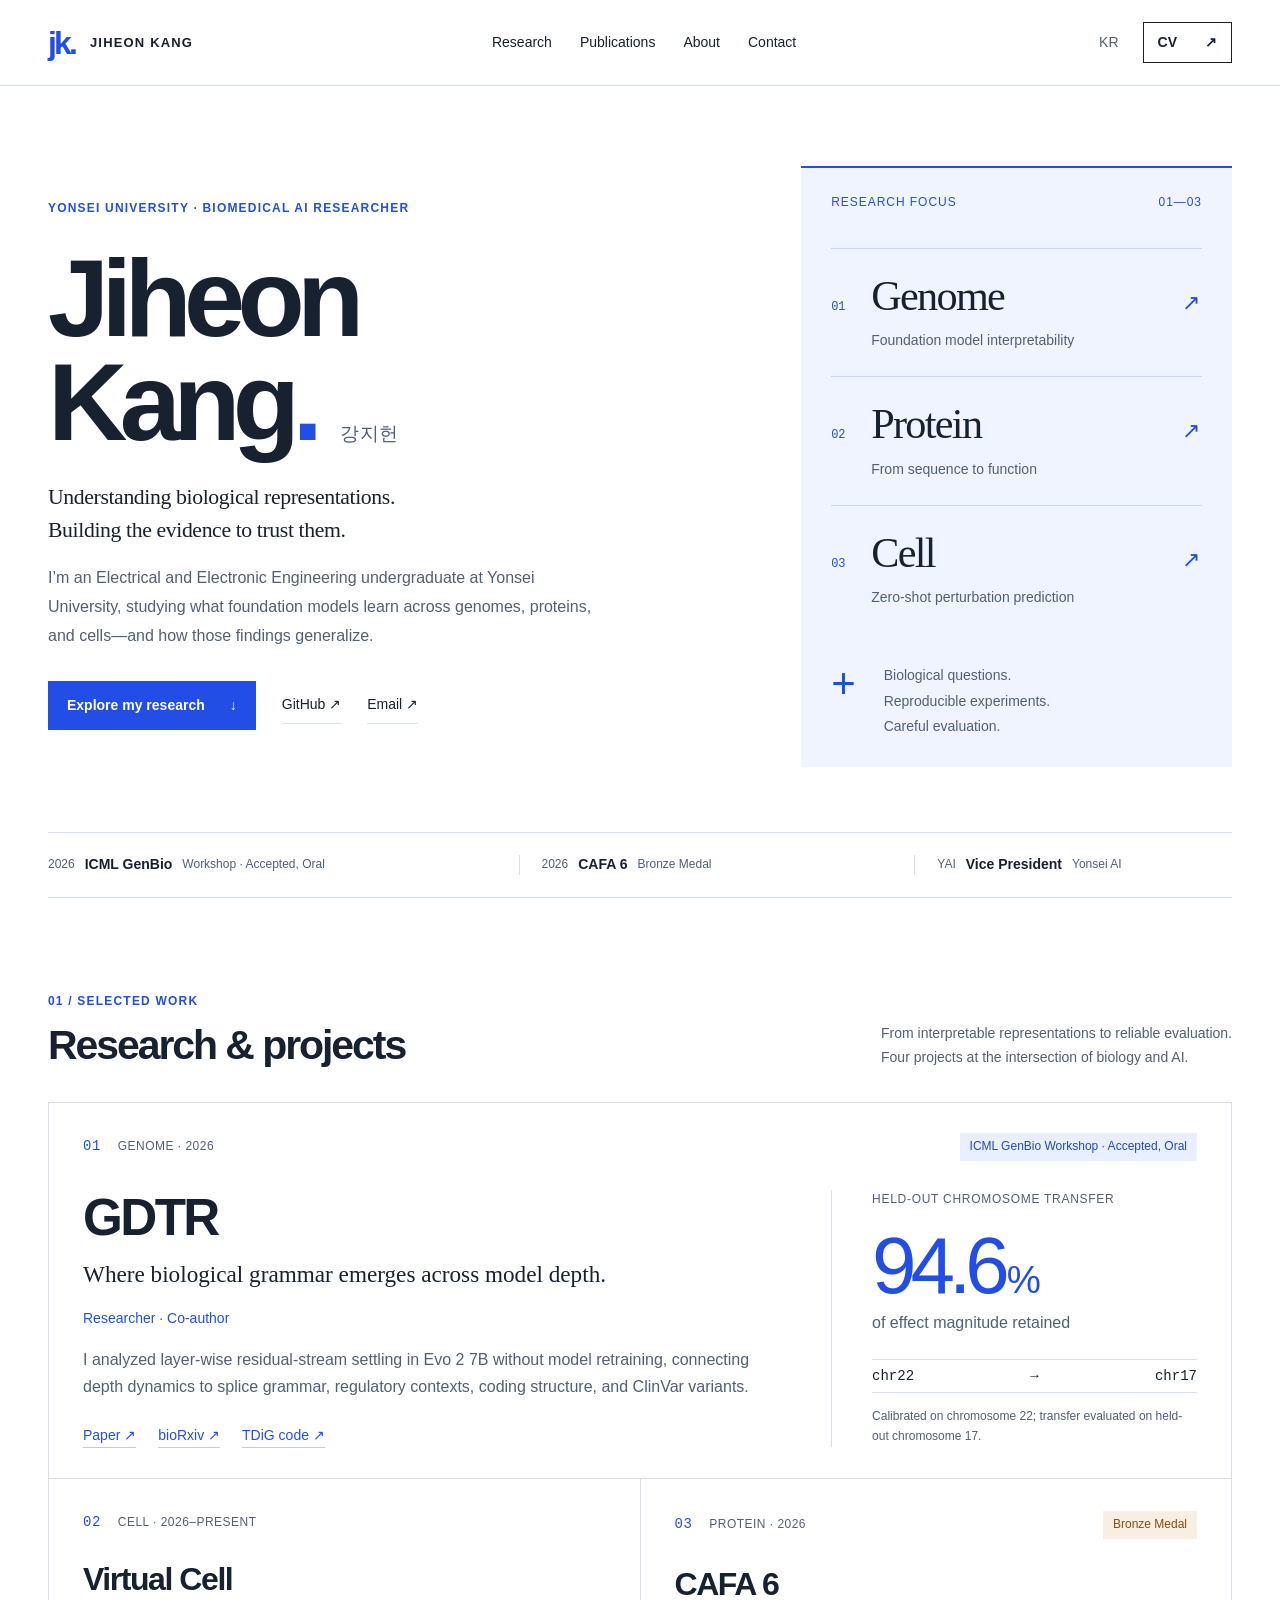
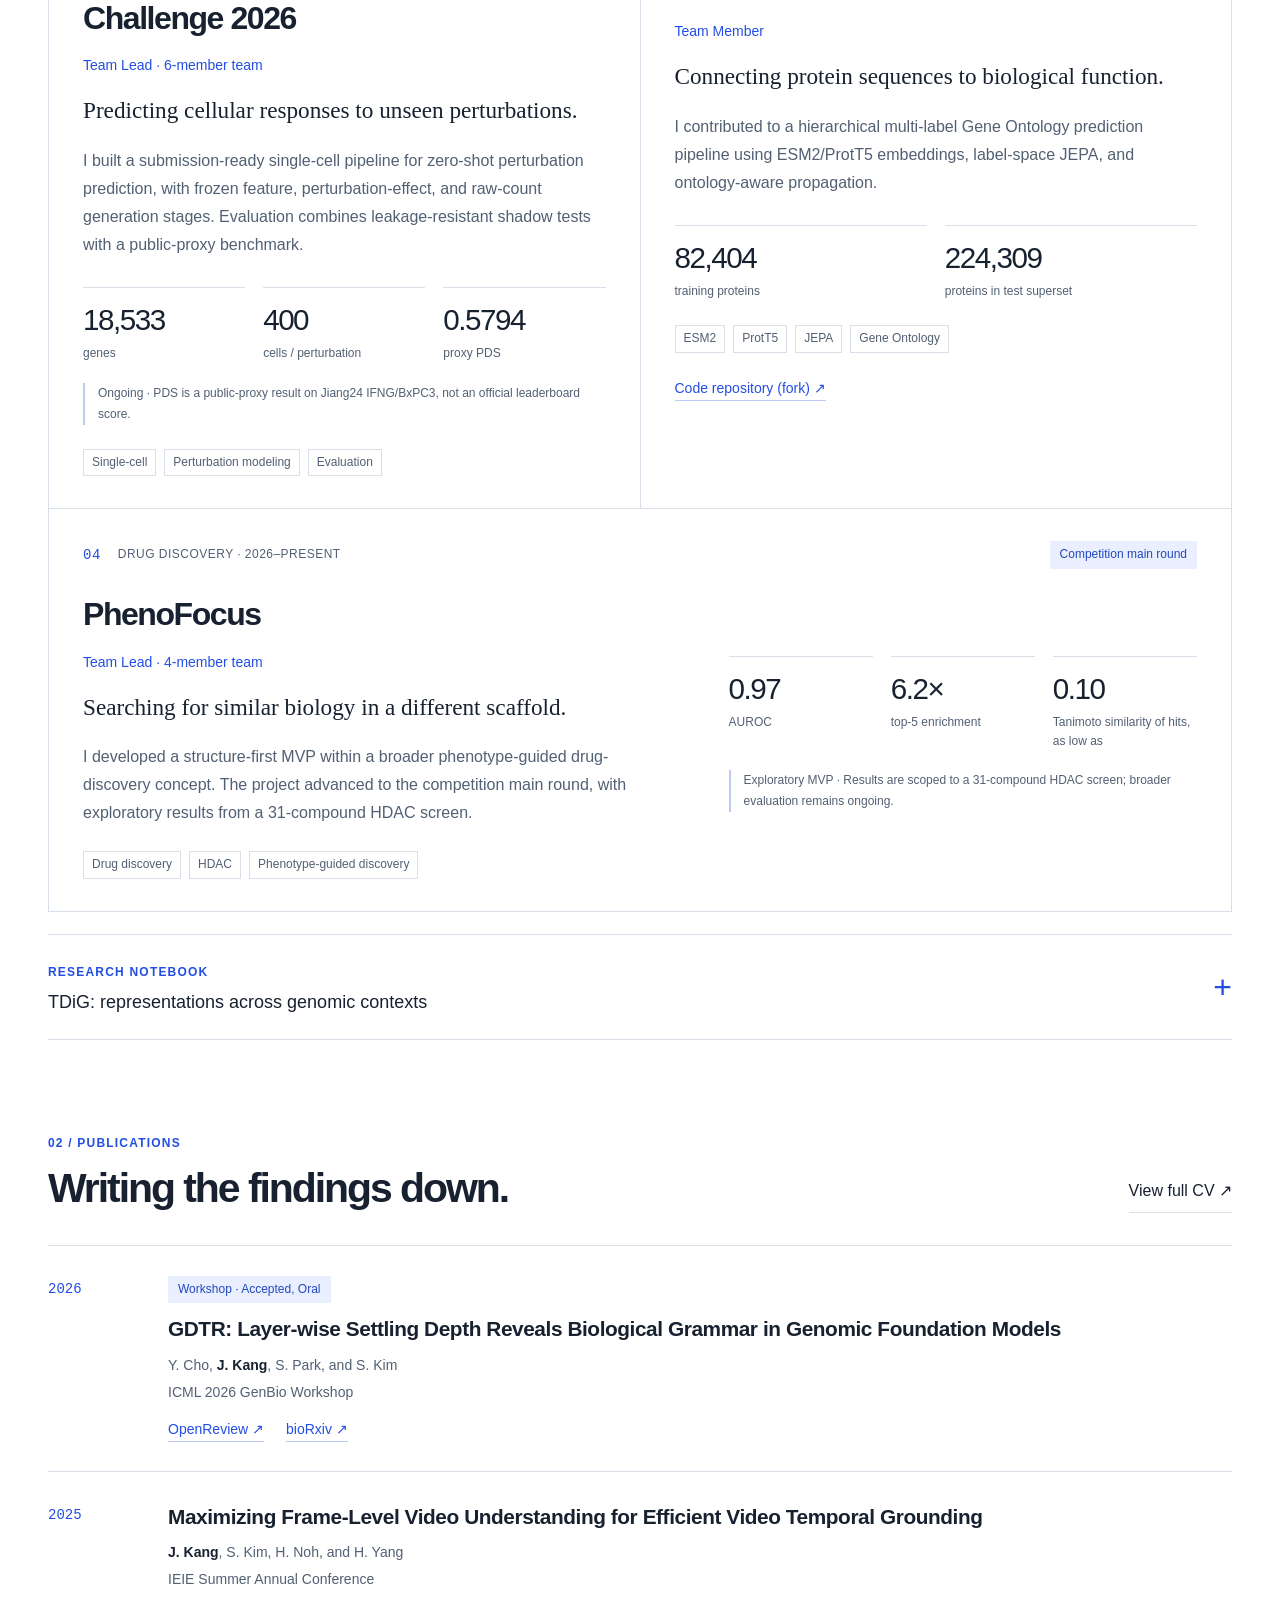
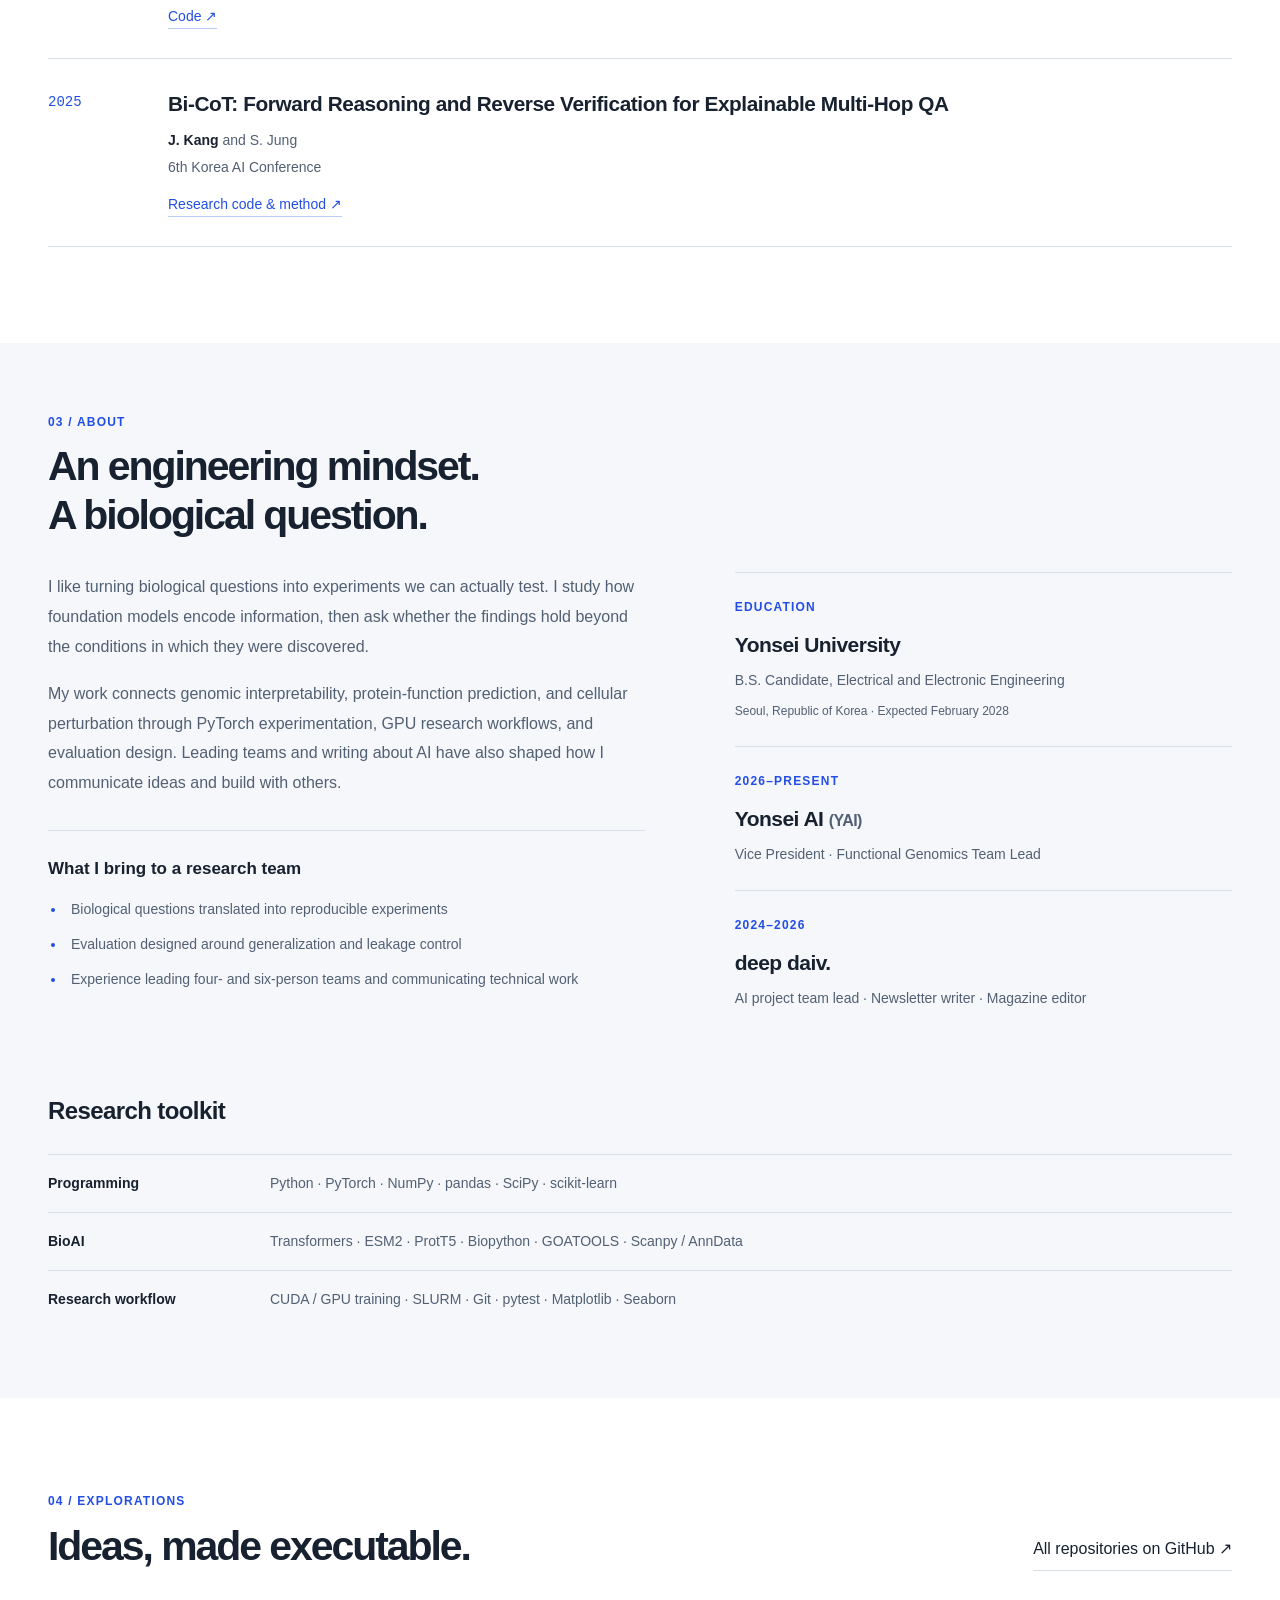
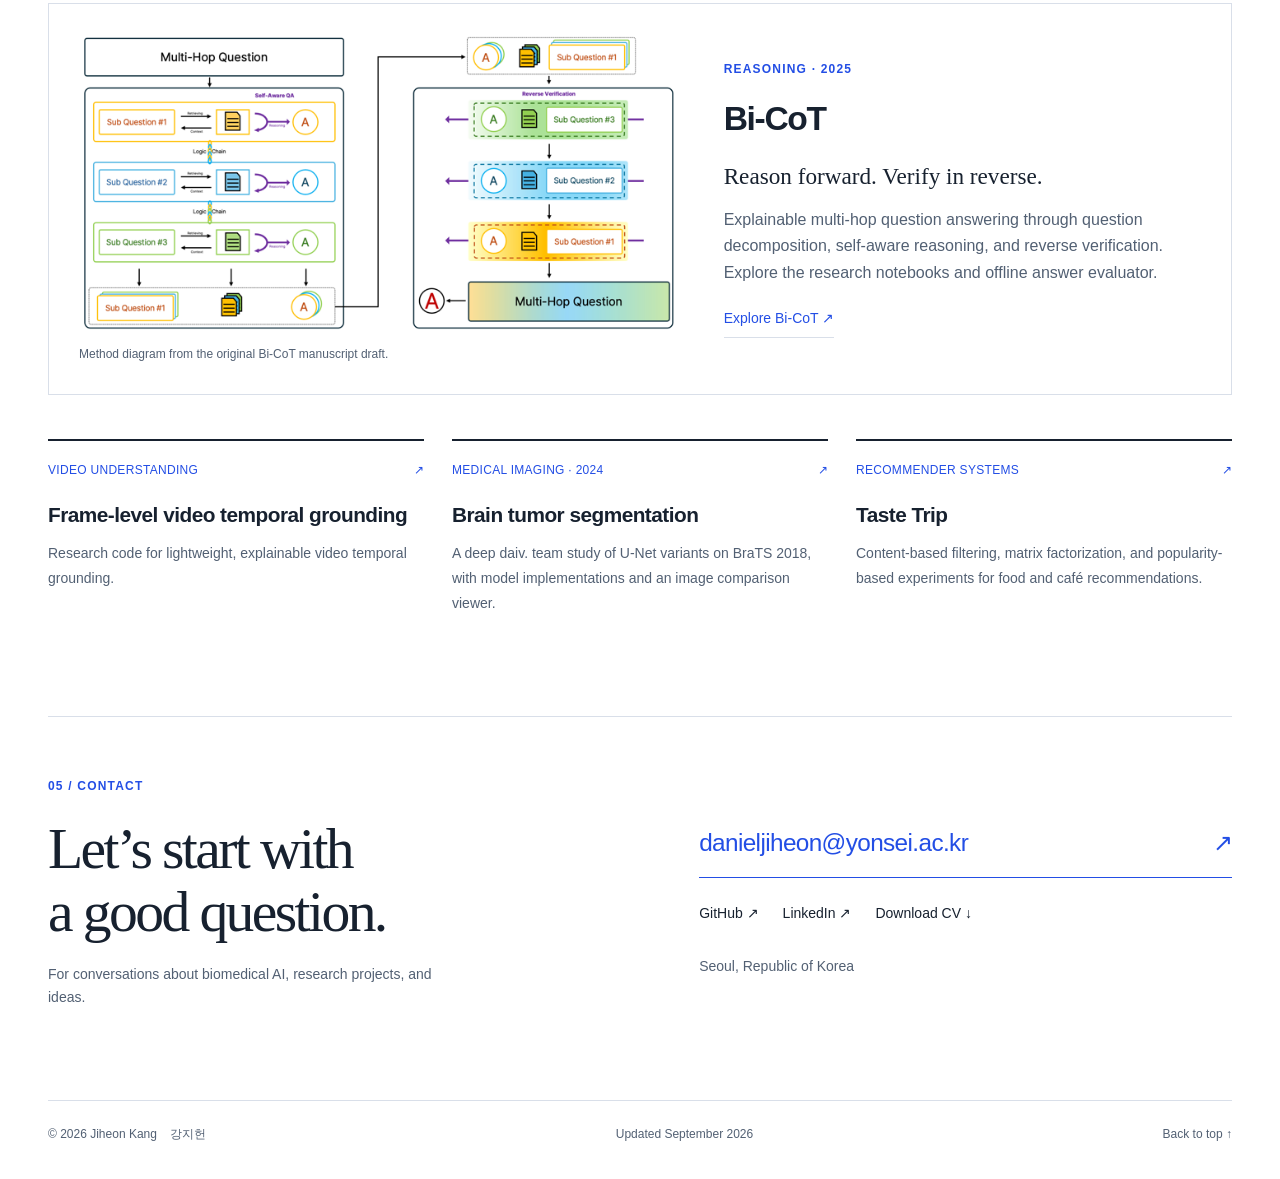
==== index.html @ 19ddbb09 "Publish bilingual biomedical AI research portfolio" ====
<!doctype html>
<html lang="en">
<head>
  <meta charset="utf-8">
  <meta name="viewport" content="width=device-width,initial-scale=1">
  <meta name="theme-color" content="#234ee5">
  <title>Jiheon Kang · Biomedical AI Researcher</title>
  <meta name="description" content="Jiheon Kang (강지헌), Yonsei University. Research in genomic foundation models, protein function prediction, single-cell perturbation, and biomedical AI.">
  <link rel="canonical" href="https://heoneyzi.github.io/">
  <meta property="og:type" content="website">
  <meta property="og:title" content="Jiheon Kang · Biomedical AI Researcher">
  <meta property="og:description" content="Understanding biological representations. Building the evidence to trust them. Research, publications, and projects by Jiheon Kang.">
  <meta property="og:url" content="https://heoneyzi.github.io/">
  <link rel="icon" type="image/svg+xml" href="favicon.svg">
  <link rel="stylesheet" href="styles.css">
  <script src="script.js" defer></script>
</head>
<body>
  <a class="skip-link" href="#main">Skip to content</a>
  <header class="site-header">
    <a class="brand" href="#top" aria-label="Jiheon Kang, back to top"><span class="brand-mark">jk.</span><span>JIHEON KANG</span></a>
    <nav aria-label="Main navigation"><a href="#research" data-ko="연구">Research</a><a href="#publications" data-ko="논문">Publications</a><a href="#about" data-ko="소개">About</a><a href="#contact" data-ko="연락">Contact</a></nav>
    <div class="header-actions"><button class="language-button" id="language-toggle" type="button" aria-label="한국어로 보기" hidden>KR</button><a class="cv-button" href="Jiheon_Kang_CV.pdf" target="_blank" rel="noopener" aria-label="Open curriculum vitae PDF">CV <span aria-hidden="true">↗</span></a></div>
  </header>
  <main id="main">
    <section class="hero wrap" id="top" aria-labelledby="hero-title">
      <div class="hero-copy">
        <p class="eyebrow" data-ko="연세대학교 · BIOMEDICAL AI 연구자">YONSEI UNIVERSITY · BIOMEDICAL AI RESEARCHER</p>
        <h1 id="hero-title">Jiheon<br><span>Kang<span class="blue-period">.</span></span><small lang="ko">강지헌</small></h1>
        <p class="hero-statement" data-ko="생물학적 표현을 이해하고,<br>평가로 근거를 쌓습니다.">Understanding biological representations.<br>Building the evidence to trust them.</p>
        <p class="hero-description" data-ko="연세대학교 전기전자공학부 학부생으로, 유전체·단백질·세포 파운데이션 모델이 무엇을 학습하고 어떻게 일반화하는지 연구합니다.">I’m an Electrical and Electronic Engineering undergraduate at Yonsei University, studying what foundation models learn across genomes, proteins, and cells—and how those findings generalize.</p>
        <div class="hero-links"><a class="primary-button" href="#research"><span data-ko="연구 살펴보기">Explore my research</span> <span aria-hidden="true">↓</span></a><a class="plain-link" href="https://github.com/heoneyzi" target="_blank" rel="noopener">GitHub <span aria-hidden="true">↗</span></a><a class="plain-link" href="mailto:danieljiheon@yonsei.ac.kr" data-ko="이메일 ↗">Email ↗</a></div>
      </div>
      <aside class="research-index" aria-label="Research focus">
        <div class="index-top"><span data-ko="연구 관심 분야">RESEARCH FOCUS</span><span>01—03</span></div>
        <a href="#gdtr" class="index-row"><span class="index-number">01</span><div><h2>Genome</h2><p data-ko="파운데이션 모델 해석">Foundation model interpretability</p></div><span class="index-arrow" aria-hidden="true">↗</span></a>
        <a href="#cafa" class="index-row"><span class="index-number">02</span><div><h2>Protein</h2><p data-ko="서열에서 기능으로">From sequence to function</p></div><span class="index-arrow" aria-hidden="true">↗</span></a>
        <a href="#vcc" class="index-row"><span class="index-number">03</span><div><h2>Cell</h2><p data-ko="제로샷 세포 교란 예측">Zero-shot perturbation prediction</p></div><span class="index-arrow" aria-hidden="true">↗</span></a>
        <div class="index-bottom"><span class="crosshair" aria-hidden="true">+</span><p data-ko="생물학적 질문.<br>재현 가능한 실험.<br>신중한 평가.">Biological questions.<br>Reproducible experiments.<br>Careful evaluation.</p></div>
      </aside>
    </section>
    <div class="highlights wrap" aria-label="Selected distinctions"><p><span>2026</span> <strong>ICML GenBio</strong> <span data-ko="워크숍 · Oral 채택">Workshop · Accepted, Oral</span></p><p><span>2026</span> <strong>CAFA 6</strong> <span data-ko="동메달">Bronze Medal</span></p><p><span>YAI</span> <strong data-ko="부회장">Vice President</strong> <span>Yonsei AI</span></p></div>
    <section class="section wrap" id="research" aria-labelledby="research-title">
      <div class="section-heading"><div><p class="eyebrow">01 / SELECTED WORK</p><h2 id="research-title" data-ko="연구와 프로젝트">Research &amp; projects</h2></div><p data-ko="해석 가능한 표현에서 신뢰할 수 있는 평가까지.<br>생물학과 AI를 연결하는 네 가지 프로젝트.">From interpretable representations to reliable evaluation.<br>Four projects at the intersection of biology and AI.</p></div>
      <article class="featured-project" id="gdtr">
        <div class="project-meta"><span class="project-number">01</span><span data-ko="유전체 · 2026">GENOME · 2026</span><span class="badge" data-ko="ICML GenBio 워크숍 · Oral 채택">ICML GenBio Workshop · Accepted, Oral</span></div>
        <div class="featured-body"><div><h3>GDTR</h3><p class="project-subtitle" data-ko="모델의 깊이에 따라 드러나는 생물학적 문법">Where biological grammar emerges across model depth.</p><p class="role" data-ko="연구자 · 공동저자">Researcher · Co-author</p><p data-ko="Evo 2 7B를 재학습하지 않고 레이어별 residual stream이 안정화되는 과정을 분석했습니다. 모델의 깊이에 따른 변화를 스플라이싱 문법, 조절 맥락, 코딩 구조, ClinVar 변이와 연결했습니다.">I analyzed layer-wise residual-stream settling in Evo 2 7B without model retraining, connecting depth dynamics to splice grammar, regulatory contexts, coding structure, and ClinVar variants.</p><div class="project-links"><a href="https://openreview.net/forum?id=Z9h1jiPbus" target="_blank" rel="noopener">Paper ↗</a><a href="https://www.biorxiv.org/content/10.64898/2026.07.14.738370v1" target="_blank" rel="noopener">bioRxiv ↗</a><a href="https://github.com/YAICON-8th-Think-Deep-in-Genome/TDiG" target="_blank" rel="noopener">TDiG code ↗</a></div></div><div class="feature-result"><span class="result-label" data-ko="염색체 간 전이 평가">HELD-OUT CHROMOSOME TRANSFER</span><strong>94.6<span>%</span></strong><p data-ko="효과 크기 유지율">of effect magnitude retained</p><div class="chromosome-transfer"><span>chr22</span><span aria-hidden="true">→</span><span>chr17</span></div><small data-ko="염색체 22에서 보정하고, 별도로 분리한 염색체 17에서 전이를 평가했습니다.">Calibrated on chromosome 22; transfer evaluated on held-out chromosome 17.</small></div></div>
      </article>
      <div class="project-grid">
<article class="project" id="vcc">
  <div class="project-meta"><span class="project-number">02</span><span data-ko="세포 · 2026–현재">CELL · 2026–PRESENT</span></div>
  <h3>Virtual Cell<br>Challenge 2026</h3><p class="role" data-ko="팀장 · 6인 팀">Team Lead · 6-member team</p>
  <p class="project-subtitle" data-ko="관측하지 않은 세포 교란에 대한 예측">Predicting cellular responses to unseen perturbations.</p>
  <p class="project-description" data-ko="제로샷 세포 교란 예측을 위한 제출 가능한 단일세포 파이프라인을 구축했습니다. 특징 추출, 교란 효과 추정, 원시 카운트 생성 단계를 고정하고, 데이터 누출을 막는 shadow 평가와 공개 프록시 벤치마크를 설계했습니다.">I built a submission-ready single-cell pipeline for zero-shot perturbation prediction, with frozen feature, perturbation-effect, and raw-count generation stages. Evaluation combines leakage-resistant shadow tests with a public-proxy benchmark.</p>
  <dl class="metrics"><div><dt>18,533</dt><dd data-ko="유전자">genes</dd></div><div><dt>400</dt><dd data-ko="교란당 세포 수">cells / perturbation</dd></div><div><dt>0.5794</dt><dd>proxy PDS</dd></div></dl>
  <p class="result-note" data-ko="진행 중 · PDS는 Jiang24 IFNG/BxPC3 공개 프록시 결과이며, 공식 리더보드 점수가 아닙니다.">Ongoing · PDS is a public-proxy result on Jiang24 IFNG/BxPC3, not an official leaderboard score.</p>
  <div class="tags"><span>Single-cell</span><span>Perturbation modeling</span><span>Evaluation</span></div>
</article>
<article class="project" id="cafa">
  <div class="project-meta"><span class="project-number">03</span><span data-ko="단백질 · 2026">PROTEIN · 2026</span><span class="badge bronze" data-ko="동메달">Bronze Medal</span></div>
  <h3>CAFA 6</h3><p class="role" data-ko="팀원">Team Member</p>
  <p class="project-subtitle" data-ko="단백질 서열을 생물학적 기능과 연결하기">Connecting protein sequences to biological function.</p>
  <p class="project-description" data-ko="계층적 다중 레이블 Gene Ontology 예측 파이프라인에 기여했습니다. ESM2·ProtT5 임베딩, 레이블 공간 JEPA, 온톨로지 구조를 고려한 전파를 활용했습니다.">I contributed to a hierarchical multi-label Gene Ontology prediction pipeline using ESM2/ProtT5 embeddings, label-space JEPA, and ontology-aware propagation.</p>
  <dl class="metrics two"><div><dt>82,404</dt><dd data-ko="학습 단백질">training proteins</dd></div><div><dt>224,309</dt><dd data-ko="테스트 상위집합 단백질">proteins in test superset</dd></div></dl>
  <div class="tags"><span>ESM2</span><span>ProtT5</span><span>JEPA</span><span>Gene Ontology</span></div>
  <div class="project-links"><a href="https://github.com/heoneyzi/CAFA6" target="_blank" rel="noopener" data-ko="코드 저장소 (fork) ↗">Code repository (fork) ↗</a></div>
</article>
<article class="project wide-project" id="phenofocus">
  <div class="project-meta"><span class="project-number">04</span><span data-ko="신약 탐색 · 2026–현재">DRUG DISCOVERY · 2026–PRESENT</span><span class="badge" data-ko="대회 본선 진출">Competition main round</span></div>
  <div class="wide-project-body"><div><h3>PhenoFocus</h3><p class="role" data-ko="팀장 · 4인 팀">Team Lead · 4-member team</p><p class="project-subtitle" data-ko="다른 분자 구조에서 유사한 생물학적 작용을 찾기">Searching for similar biology in a different scaffold.</p><p class="project-description" data-ko="표현형 기반 신약 탐색이라는 큰 목표 아래, 분자 구조를 먼저 활용하는 MVP를 개발했습니다. 31개 화합물의 HDAC 스크린에서 초기 탐색 성능을 평가하고 대회 본선에 진출했습니다.">I developed a structure-first MVP within a broader phenotype-guided drug-discovery concept. The project advanced to the competition main round, with exploratory results from a 31-compound HDAC screen.</p><div class="tags"><span>Drug discovery</span><span>HDAC</span><span>Phenotype-guided discovery</span></div></div><div><dl class="metrics"><div><dt>0.97</dt><dd>AUROC</dd></div><div><dt>6.2×</dt><dd data-ko="상위 5개 농축도">top-5 enrichment</dd></div><div><dt>0.10</dt><dd data-ko="히트의 최소 Tanimoto 유사도">Tanimoto similarity of hits, as low as</dd></div></dl><p class="result-note" data-ko="초기 MVP · 31개 화합물 HDAC 스크린 결과입니다. 더 큰 규모의 평가가 필요한 진행 중인 연구입니다.">Exploratory MVP · Results are scoped to a 31-compound HDAC screen; broader evaluation remains ongoing.</p></div></div>
</article>
</div>
<details class="research-note"><summary><span><span class="eyebrow">RESEARCH NOTEBOOK</span><strong data-ko="TDiG: 유전체 맥락을 구분하는 표현">TDiG: representations across genomic contexts</strong></span><span class="expand-label" aria-hidden="true">+</span></summary><div class="notebook-content"><figure><a href="gdtr-context-separation.png" target="_blank" rel="noopener" aria-label="Open full-size TDiG genomic context heatmap"><img lang="en" src="gdtr-context-separation.png" alt="TDiG chromosome 22 context-separation heatmap comparing splice donor, splice acceptor, coding exon, UTR, intron and intergenic contexts. Coding-exon versus intron Cohen’s d is −0.94." width="1350" height="1050" loading="lazy"></a><figcaption data-ko="TDiG 후속 분석 · chr22, 맥락별 10,000개 서브샘플. 17개 지표 셀에서 선택한 맥락 쌍별 Cohen’s d입니다.">TDiG follow-up analysis · chr22, 10,000 subsampled positions per context. Pairwise Cohen’s d selected across 17 metric cells.</figcaption></figure><div><h3 data-ko="하나의 지표에서 여러 관점으로">From one settling metric to multiple perspectives.</h3><p data-ko="GDTR 이후의 TDiG 연구는 residual stream 안정화를 여러 기하학적 관점에서 분석합니다. 그림은 유전체 맥락별 표현 차이를 보여주는 후속 탐색 결과입니다.">The TDiG follow-up extends GDTR’s settling-depth analysis to multiple geometric perspectives. This figure shows how genomic contexts differ across the resulting representations.</p><p class="result-note" data-ko="GDTR 논문의 94.6% 전이 결과와는 별도의 후속 분석입니다.">This follow-up figure is distinct from the GDTR paper’s 94.6% transfer result.</p><a class="plain-link" href="https://github.com/YAICON-8th-Think-Deep-in-Genome/TDiG" target="_blank" rel="noopener" data-ko="방법 및 코드 ↗">Methods &amp; code ↗</a></div></div></details>
    </section>
    <section class="section wrap" id="publications" aria-labelledby="publications-title">
<div class="section-heading"><div><p class="eyebrow">02 / PUBLICATIONS</p><h2 id="publications-title" data-ko="논문">Writing the findings down.</h2></div><a class="plain-link" href="Jiheon_Kang_CV.pdf" target="_blank" rel="noopener" data-ko="전체 CV 보기 ↗">View full CV ↗</a></div>
<ol class="publication-list">
<li><span class="publication-year">2026</span><div><span class="badge" data-ko="워크숍 · Oral 채택">Workshop · Accepted, Oral</span><h3 lang="en">GDTR: Layer-wise Settling Depth Reveals Biological Grammar in Genomic Foundation Models</h3><p class="authors">Y. Cho, <strong>J. Kang</strong>, S. Park, and S. Kim</p><p class="venue">ICML 2026 GenBio Workshop</p><div class="project-links"><a href="https://openreview.net/forum?id=Z9h1jiPbus" target="_blank" rel="noopener">OpenReview ↗</a><a href="https://www.biorxiv.org/content/10.64898/2026.07.14.738370v1" target="_blank" rel="noopener">bioRxiv ↗</a></div></div></li>
<li><span class="publication-year">2025</span><div><h3 lang="en">Maximizing Frame-Level Video Understanding for Efficient Video Temporal Grounding</h3><p class="authors"><strong>J. Kang</strong>, S. Kim, H. Noh, and H. Yang</p><p class="venue">IEIE Summer Annual Conference</p><div class="project-links"><a href="https://github.com/heoneyzi/Frame_based_Training_Free-Video_Temporal_Grounding" target="_blank" rel="noopener" data-ko="코드 ↗">Code ↗</a></div></div></li>
<li><span class="publication-year">2025</span><div><h3 lang="en">Bi-CoT: Forward Reasoning and Reverse Verification for Explainable Multi-Hop QA</h3><p class="authors"><strong>J. Kang</strong> and S. Jung</p><p class="venue">6th Korea AI Conference</p><div class="project-links"><a href="https://github.com/heoneyzi/Bi-CoT" target="_blank" rel="noopener" data-ko="연구 코드 및 방법 ↗">Research code &amp; method ↗</a></div></div></li>
</ol></section>
<section class="about-band" id="about" aria-labelledby="about-title"><div class="wrap">
<div class="section-heading"><div><p class="eyebrow">03 / ABOUT</p><h2 id="about-title" data-ko="질문에서 실험으로,<br>실험에서 근거로.">An engineering mindset.<br>A biological question.</h2></div></div>
<div class="about-grid"><div class="about-narrative"><p data-ko="저는 생물학적 질문을 실험 가능한 형태로 바꾸는 일에 관심이 있습니다. 모델이 잘 작동하는지뿐 아니라, 무엇을 표현하고 어떤 조건에서 결과가 유지되는지 살펴봅니다.">I like turning biological questions into experiments we can actually test. I study how foundation models encode information, then ask whether the findings hold beyond the conditions in which they were discovered.</p><p data-ko="유전체 모델 해석, 단백질 기능 예측, 세포 교란 모델링을 연결하며 PyTorch 실험과 GPU 연구 환경, 평가 설계를 함께 다룹니다. 연구팀을 이끌고 AI 콘텐츠를 쓰는 경험은 아이디어를 동료들과 명확하게 공유하는 힘이 되었습니다.">My work connects genomic interpretability, protein-function prediction, and cellular perturbation through PyTorch experimentation, GPU research workflows, and evaluation design. Leading teams and writing about AI have also shaped how I communicate ideas and build with others.</p><div class="personal-pr"><h3 data-ko="함께 연구할 때의 강점">What I bring to a research team</h3><ul><li data-ko="생물학적 질문을 재현 가능한 실험으로 구체화">Biological questions translated into reproducible experiments</li><li data-ko="일반화와 데이터 누출을 고려한 평가 설계">Evaluation designed around generalization and leakage control</li><li data-ko="4인·6인 프로젝트팀 리딩과 기술 커뮤니케이션 경험">Experience leading four- and six-person teams and communicating technical work</li></ul></div></div>
<div class="experience"><article><span class="eyebrow">EDUCATION</span><h3 data-ko="연세대학교">Yonsei University</h3><p data-ko="전기전자공학 학사과정">B.S. Candidate, Electrical and Electronic Engineering</p><p class="entry-meta" data-ko="서울, 대한민국 · 2028년 2월 졸업 예정">Seoul, Republic of Korea · Expected February 2028</p></article><article><span class="eyebrow">2026–PRESENT</span><h3>Yonsei AI <span>(YAI)</span></h3><p data-ko="부회장 · Functional Genomics 팀장">Vice President · Functional Genomics Team Lead</p></article><article><span class="eyebrow">2024–2026</span><h3>deep daiv.</h3><p data-ko="AI 프로젝트 팀장 · 뉴스레터 필진 · 매거진 에디터">AI project team lead · Newsletter writer · Magazine editor</p></article></div></div>
<div class="skills"><h3 data-ko="연구에 사용하는 도구">Research toolkit</h3><div class="skill-row"><h4>Programming</h4><p>Python · PyTorch · NumPy · pandas · SciPy · scikit-learn</p></div><div class="skill-row"><h4>BioAI</h4><p>Transformers · ESM2 · ProtT5 · Biopython · GOATOOLS · Scanpy / AnnData</p></div><div class="skill-row"><h4 data-ko="연구 워크플로">Research workflow</h4><p>CUDA / GPU training · SLURM · Git · pytest · Matplotlib · Seaborn</p></div></div>
</div></section>
<section class="section wrap" id="code" aria-labelledby="code-title"><div class="section-heading"><div><p class="eyebrow">04 / EXPLORATIONS</p><h2 id="code-title" data-ko="연구를 코드로 남깁니다.">Ideas, made executable.</h2></div><a class="plain-link" href="https://github.com/heoneyzi?tab=repositories" target="_blank" rel="noopener" data-ko="GitHub 저장소 전체 보기 ↗">All repositories on GitHub ↗</a></div><article class="reasoning-feature"><figure><img src="bi-cot-pipeline.png" width="725" height="362" loading="lazy" alt="Bi-CoT pipeline: a multi-hop question is decomposed into subquestions, processed with self-aware forward reasoning, then checked in reverse order to produce the final answer." lang="en"><figcaption data-ko="원본 Bi-CoT 논문 초안의 연구 흐름도">Method diagram from the original Bi-CoT manuscript draft.</figcaption></figure><div><p class="eyebrow">REASONING · 2025</p><h3>Bi-CoT</h3><p class="project-subtitle" data-ko="앞으로 추론하고, 거꾸로 검증하기.">Reason forward. Verify in reverse.</p><p data-ko="복잡한 질문을 나누고, 각 단계의 답과 근거를 다시 살피는 설명 가능한 다중 홉 질의응답 연구입니다. 실제 실험 노트북과 오프라인 답변 평가기를 제공합니다.">Explainable multi-hop question answering through question decomposition, self-aware reasoning, and reverse verification. Explore the research notebooks and offline answer evaluator.</p><a class="plain-link" href="https://github.com/heoneyzi/Bi-CoT" target="_blank" rel="noopener" data-ko="Bi-CoT 살펴보기 ↗">Explore Bi-CoT ↗</a></div></article><div class="code-grid"><a class="code-item" href="https://github.com/heoneyzi/Frame_based_Training_Free-Video_Temporal_Grounding" target="_blank" rel="noopener"><span>VIDEO UNDERSTANDING <span aria-hidden="true">↗</span></span><h3>Frame-level video temporal grounding</h3><p data-ko="가볍고 설명 가능한 비디오 구간 탐색을 위한 연구 코드.">Research code for lightweight, explainable video temporal grounding.</p></a><a class="code-item" href="https://github.com/heoneyzi/reinforcing_material" target="_blank" rel="noopener"><span>MEDICAL IMAGING · 2024 <span aria-hidden="true">↗</span></span><h3>Brain tumor segmentation</h3><p data-ko="deep daiv. 보강재 팀의 BraTS 2018 기반 U-Net 변형 비교 연구. 모델 구현과 이미지 비교 데모를 살펴볼 수 있습니다.">A deep daiv. team study of U-Net variants on BraTS 2018, with model implementations and an image comparison viewer.</p></a><a class="code-item" href="https://github.com/heoneyzi/Taste_Trip_Recommender-System" target="_blank" rel="noopener"><span>RECOMMENDER SYSTEMS <span aria-hidden="true">↗</span></span><h3>Taste Trip</h3><p data-ko="음식점과 카페 추천을 위한 콘텐츠 기반 필터링, 행렬 분해, 인기도 기반 추천 실험입니다.">Content-based filtering, matrix factorization, and popularity-based experiments for food and café recommendations.</p></a></div></section>
<section class="contact-section wrap" id="contact" aria-labelledby="contact-title"><div><p class="eyebrow">05 / CONTACT</p><h2 id="contact-title" data-ko="좋은 질문으로<br>연결되고 싶습니다.">Let’s start with<br>a good question.</h2><p data-ko="Biomedical AI 연구, 프로젝트, 아이디어에 관해 편하게 연락해 주세요.">For conversations about biomedical AI, research projects, and ideas.</p></div><div class="contact-details"><a class="contact-email" href="mailto:danieljiheon@yonsei.ac.kr">danieljiheon@yonsei.ac.kr <span aria-hidden="true">↗</span></a><div class="contact-socials"><a href="https://github.com/heoneyzi" target="_blank" rel="noopener">GitHub ↗</a><a href="https://www.linkedin.com/in/jiheonkang" target="_blank" rel="noopener">LinkedIn ↗</a><a href="Jiheon_Kang_CV.pdf" download data-ko="CV 다운로드 ↓">Download CV ↓</a></div><p data-ko="서울, 대한민국">Seoul, Republic of Korea</p></div></section>
    <footer class="wrap site-footer"><p>© 2026 Jiheon Kang <span lang="ko">강지헌</span></p><p data-ko="2026년 9월 업데이트">Updated September 2026</p><a href="#top" data-ko="맨 위로 ↑">Back to top ↑</a></footer>
  </main>
</body>
</html>
---- styles.css ----
:root{--ink:#17212f;--muted:#526073;--blue:#234ee5;--line:#d9dfe9;--wash:#f0f4ff;--paper:#fff;--serif:Georgia,'Times New Roman',serif;--sans:Inter,-apple-system,BlinkMacSystemFont,'Segoe UI','Apple SD Gothic Neo','Noto Sans KR',Arial,sans-serif}
*{box-sizing:border-box}html{scroll-behavior:smooth;scroll-padding-top:100px}body{margin:0;background:var(--paper);color:var(--ink);font-family:var(--sans);font-size:16px;line-height:1.65;-webkit-font-smoothing:antialiased}a{color:inherit;text-decoration:none}button{font:inherit}a,button{-webkit-tap-highlight-color:transparent}a:focus-visible,button:focus-visible,summary:focus-visible{outline:3px solid var(--blue);outline-offset:5px}a:hover{color:var(--blue)}p,h1,h2,h3,h4,figure{margin:0}button,a{touch-action:manipulation}.wrap{max-width:1240px;width:calc(100% - 96px);margin-inline:auto}.skip-link{position:fixed;top:-100px;left:20px;background:var(--ink);color:white;padding:12px 20px;z-index:100}.skip-link:focus{top:12px}.site-header{min-height:86px;padding:16px 48px;display:flex;align-items:center;justify-content:space-between;gap:28px;border-bottom:1px solid var(--line);background:rgba(255,255,255,.96);position:sticky;top:0;z-index:20}.brand{display:flex;gap:15px;align-items:center;font-size:13px;font-weight:750;letter-spacing:.09em}.brand-mark{font-size:32px;color:var(--blue);line-height:1;font-weight:800;letter-spacing:-.09em}.site-header nav{display:flex;gap:28px;font-size:14px}.header-actions{display:flex;gap:20px;align-items:center}.language-button{border:0;background:none;padding:10px 4px;color:var(--muted);font-size:14px;cursor:pointer}.cv-button{display:flex;gap:28px;align-items:center;border:1px solid var(--ink);padding:8px 14px;font-size:14px;font-weight:600}.cv-button:hover{background:var(--blue);border-color:var(--blue);color:white}.hero{display:grid;grid-template-columns:1.25fr .8fr;gap:80px;padding-block:76px 65px;align-items:center}.eyebrow{font-size:12px;letter-spacing:.1em;font-weight:700;color:var(--blue);line-height:1.6}.hero h1{font-size:clamp(5rem,8.6vw,8rem);line-height:.94;letter-spacing:-.07em;font-weight:650;margin-block:28px;position:relative;max-width:600px}.hero h1>span{display:inline-block}.hero h1 small{font-size:19px;font-weight:450;letter-spacing:.03em;margin-left:25px;display:inline-block;color:var(--muted)}.blue-period{color:var(--blue)}.hero-statement{font-family:var(--serif);font-size:clamp(1.2rem,1.7vw,1.5rem);line-height:1.5;letter-spacing:-.018em}.hero-description{color:var(--muted);margin-top:18px;max-width:560px;line-height:1.8}.hero-links{display:flex;align-items:center;gap:26px;margin-top:30px;flex-wrap:wrap;font-size:14px}.primary-button{display:inline-flex;align-items:center;gap:25px;background:var(--blue);color:white;padding:13px 19px;font-weight:550}.primary-button:hover{background:#163aba;color:white}.plain-link{border-bottom:1px solid var(--line);padding-block:7px}.research-index{background:var(--wash);padding:25px 30px 28px;align-self:stretch;display:flex;flex-direction:column;margin-top:4px;border-top:2px solid var(--blue)}.index-top{display:flex;justify-content:space-between;font-size:12px;letter-spacing:.08em;color:var(--blue);padding-bottom:35px}.index-row{display:grid;grid-template-columns:25px 1fr 20px;gap:15px;align-items:baseline;border-top:1px solid #cdd7f3;padding-block:24px}.index-number{font-size:12px;color:var(--blue);font-family:monospace}.index-row h2{font-family:var(--serif);font-weight:400;font-size:clamp(2.2rem,3.3vw,3rem);line-height:1.1;letter-spacing:-.04em}.index-row p{font-size:14px;color:var(--muted);margin-top:10px}.index-arrow{color:var(--blue);font-size:22px}.index-bottom{display:flex;gap:28px;align-items:flex-start;margin-top:auto;padding-top:30px;color:var(--muted);font-size:14px;line-height:1.8}.crosshair{color:var(--blue);font-weight:300;font-size:42px;line-height:1}.highlights{display:grid;grid-template-columns:1.2fr 1fr .85fr;border-block:1px solid var(--line);padding-block:22px;gap:22px}.highlights p{font-size:12px;display:flex;gap:10px;align-items:center;flex-wrap:wrap;line-height:1.4}.highlights strong{font-size:14px;font-weight:650}.highlights span{color:var(--muted)}.highlights p+ p{border-left:1px solid var(--line);padding-left:22px}.section{padding-top:94px;scroll-margin-top:5px}.section-heading{display:flex;justify-content:space-between;align-items:end;gap:30px;margin-bottom:32px}.section-heading h2{font-size:clamp(2rem,3.2vw,2.7rem);font-weight:550;letter-spacing:-.05em;line-height:1.2;margin-top:10px}.section-heading>p{max-width:460px;color:var(--muted);font-size:14px;line-height:1.7}.featured-project{border:1px solid var(--line);padding:30px 34px}.project-meta{display:flex;align-items:center;gap:17px;color:var(--muted);font-size:12px;letter-spacing:.04em;flex-wrap:wrap}.project-number{color:var(--blue);font-family:monospace;font-size:14px}.badge{display:inline-block;background:#e9efff;color:#2349bb;padding:4px 10px;font-size:12px;letter-spacing:0}.project-meta .badge{margin-left:auto}.featured-body{display:grid;grid-template-columns:1.4fr .75fr;gap:65px;margin-top:28px}.featured-body h3{font-size:3.2rem;font-weight:550;letter-spacing:-.05em;line-height:1.15}.project-subtitle{font-family:var(--serif);font-size:1.45rem;line-height:1.4;margin-top:10px}.role{font-size:14px!important;color:var(--blue)!important;margin-block:17px!important}.featured-body p:not(.project-subtitle):not(.role){color:var(--muted)}.project-links{display:flex;flex-wrap:wrap;gap:22px;font-size:14px;margin-top:24px;color:var(--blue)}.project-links a{border-bottom:1px solid #bbcaf6}.feature-result{border-left:1px solid var(--line);padding-left:40px;align-self:center}.result-label{font-size:12px;letter-spacing:.06em;color:var(--muted);display:block}.feature-result>strong{display:block;font-size:5rem;color:var(--blue);font-weight:450;letter-spacing:-.075em;line-height:1.1;margin-top:12px}.feature-result>strong span{font-size:.48em;padding-left:3px}.chromosome-transfer{display:flex;justify-content:space-between;border-block:1px solid var(--line);margin-block:23px 13px;padding-block:8px;font:14px monospace}.feature-result small{display:block;font-size:12px;color:var(--muted);line-height:1.7}.site-footer{margin-top:90px;border-top:1px solid var(--line);padding-block:24px 35px;display:flex;justify-content:space-between;gap:20px;font-size:12px;color:var(--muted)}.site-footer span{padding-left:10px}
@media(min-width:1500px){.hero{padding-block:90px 80px}}@media(max-width:1100px){.hero{gap:40px}.wrap{width:calc(100% - 64px)}.site-header{padding-inline:32px}.highlights{grid-template-columns:1fr 1fr 1fr}.featured-body{gap:35px}.feature-result{padding-left:25px}}@media(max-width:800px){.hero{grid-template-columns:1fr;gap:40px;padding-top:48px}.hero h1{font-size:6rem}.research-index{margin-top:0}.index-top{padding-bottom:18px}.index-row{padding-block:20px}.index-bottom{padding-top:20px}.site-header{flex-wrap:wrap;gap:14px;padding-block:12px}.site-header nav{order:3;width:100%;justify-content:space-between;gap:10px}.site-header .brand{margin-right:auto}.header-actions{gap:15px}.highlights{grid-template-columns:1fr}.highlights p+p{border-left:0;padding-left:0}.section{padding-top:64px}.section-heading{display:block}.section-heading>p{margin-top:16px}.featured-body{grid-template-columns:1fr}.feature-result{border-left:0;padding-left:0;border-top:1px solid var(--line);padding-top:26px}.feature-result>strong{font-size:4.5rem}.project-meta .badge{margin-left:0}.site-footer{flex-wrap:wrap}.hero-description{max-width:100%}}@media(max-width:480px){.wrap{width:calc(100% - 40px)}.site-header{padding-inline:20px}.brand{font-size:12px;gap:12px}.cv-button{gap:14px}.hero h1{font-size:5.6rem}.hero h1 small{font-size:17px;margin-left:18px}.hero-links{gap:20px}.research-index{padding-inline:22px}.index-row{gap:10px}.index-row h2{font-size:2.6rem}.featured-project{padding:24px 22px}.project-meta{gap:10px}.site-footer{margin-top:65px}.hero .eyebrow{font-size:12px;letter-spacing:.04em}.hero-statement{font-size:1.25rem}.section-heading h2{font-size:2rem}}
@media(prefers-reduced-motion:reduce){html{scroll-behavior:auto}*,*::before,*::after{transition:none!important;animation:none!important}}
.project-grid{display:grid;grid-template-columns:1fr 1fr;border-left:1px solid var(--line)}.project{border-right:1px solid var(--line);border-bottom:1px solid var(--line);padding:32px 34px;min-width:0}.project h3{font-size:2rem;line-height:1.2;font-weight:550;letter-spacing:-.045em;margin-top:26px}.project-description{color:var(--muted);margin-top:20px;line-height:1.75}.metrics{display:grid;grid-template-columns:repeat(3,minmax(0,1fr));gap:18px;margin:28px 0 0}.metrics.two{grid-template-columns:1fr 1fr}.metrics>div{border-top:1px solid var(--line);padding-top:14px}.metrics dt{font-size:1.85rem;line-height:1.2;letter-spacing:-.05em;color:var(--ink)}.metrics dd{margin:7px 0 0;font-size:12px;line-height:1.55;color:var(--muted)}.result-note{font-size:12px;line-height:1.75;color:var(--muted);margin-top:20px;padding-left:13px;border-left:2px solid #bfcbec}.tags{display:flex;flex-wrap:wrap;gap:8px;margin-top:24px}.tags span{font-size:12px;color:var(--muted);padding:3px 8px;border:1px solid var(--line)}.bronze{background:#f8eee1;color:#815011}.wide-project{grid-column:1/-1}.wide-project-body{display:grid;grid-template-columns:1.25fr 1fr;gap:60px;align-items:center}.wide-project-body .metrics{margin-top:20px}.research-note{margin-top:22px;border-block:1px solid var(--line)}.research-note summary{display:flex;align-items:center;justify-content:space-between;gap:24px;padding:23px 0;cursor:pointer;list-style:none}.research-note summary::-webkit-details-marker{display:none}.research-note summary strong{display:block;font-size:18px;line-height:1.5;font-weight:500;margin-top:5px}.expand-label{font-size:32px;color:var(--blue);font-weight:300}.research-note[open] .expand-label{transform:rotate(45deg)}.notebook-content{display:grid;grid-template-columns:1.35fr 1fr;align-items:center;gap:45px;padding:16px 0 34px}.notebook-content img{width:100%;height:auto;display:block}.notebook-content h3{font-size:1.65rem;line-height:1.4;font-weight:500;letter-spacing:-.035em;margin-bottom:20px}.notebook-content p{color:var(--muted);margin-bottom:20px}.notebook-content figcaption{font-size:12px;color:var(--muted);line-height:1.65;margin-top:14px}.publication-list{list-style:none;padding:0;margin:0}.publication-list li{display:grid;grid-template-columns:90px 1fr;gap:30px;border-top:1px solid var(--line);padding:29px 0}.publication-list li:last-child{border-bottom:1px solid var(--line)}.publication-year{color:var(--blue);font-family:monospace;font-size:14px;padding-top:3px}.publication-list h3{font-size:1.3rem;font-weight:550;line-height:1.5;letter-spacing:-.02em;max-width:950px}.publication-list .badge{margin-bottom:10px}.authors{font-size:14px;margin-top:9px;color:var(--muted)}.authors strong{color:var(--ink);font-weight:650}.venue{font-size:14px;color:var(--muted);margin-top:4px}.publication-list .project-links{margin-top:14px}.about-band{background:#f5f7fb;margin-top:96px;padding:70px 0}.about-grid{display:grid;grid-template-columns:1.2fr 1fr;gap:90px}.about-narrative>p{color:var(--muted);line-height:1.85}.about-narrative>p+p{margin-top:18px}.personal-pr{margin-top:32px;padding-top:24px;border-top:1px solid var(--line)}.personal-pr h3{font-size:17px;font-weight:600}.personal-pr ul{padding-left:18px;margin:15px 0 0}.personal-pr li{padding-left:5px;margin-bottom:12px;color:var(--muted);font-size:14px}.personal-pr li::marker{color:var(--blue)}.experience article{border-top:1px solid var(--line);padding:20px 0 24px}.experience h3{font-size:21px;font-weight:550;letter-spacing:-.025em;margin-top:8px}.experience h3 span{font-size:16px;color:var(--muted)}.experience article>p{font-size:14px;color:var(--muted);margin-top:7px}.experience article .entry-meta{font-size:12px;margin-top:10px}.skills{margin-top:56px}.skills>h3{font-size:24px;font-weight:550;letter-spacing:-.025em;margin-bottom:24px}.skill-row{display:grid;grid-template-columns:200px 1fr;gap:22px;padding:17px 0;border-top:1px solid var(--line)}.skill-row h4{font-size:14px;font-weight:600}.skill-row p{font-size:14px;color:var(--muted)}.code-grid{display:grid;grid-template-columns:repeat(3,minmax(0,1fr));gap:28px}.code-item{border-top:2px solid var(--ink);padding-top:20px}.code-item>span{display:flex;justify-content:space-between;color:var(--blue);font-size:12px;letter-spacing:.025em}.code-item h3{font-size:1.3rem;font-weight:550;letter-spacing:-.025em;line-height:1.4;margin-top:19px}.code-item p{font-size:14px;color:var(--muted);line-height:1.8;margin-top:12px}.code-item:hover{border-color:var(--blue)}.contact-section{display:grid;grid-template-columns:1.1fr 1fr;gap:65px;align-items:center;margin-top:100px;padding:60px 0 0;border-top:1px solid var(--line)}.contact-section h2{font-family:var(--serif);font-size:clamp(2.5rem,4.5vw,4rem);font-weight:400;line-height:1.1;letter-spacing:-.045em;margin:20px 0}.contact-section>div>p:not(.eyebrow){font-size:14px;max-width:400px;color:var(--muted)}.contact-email{display:flex;align-items:baseline;justify-content:space-between;gap:10px;color:var(--blue);font-size:clamp(1rem,1.9vw,1.55rem);letter-spacing:-.025em;border-bottom:1px solid var(--blue);padding-block:14px;overflow-wrap:anywhere}.contact-socials{display:flex;flex-wrap:wrap;gap:24px;font-size:14px;padding-block:24px 30px}.phone{font-size:14px;color:var(--muted)}html[lang=ko] .hero-statement,html[lang=ko] .contact-section h2,html[lang=ko] .project-subtitle{font-family:var(--sans);word-break:keep-all}html[lang=ko] h2,html[lang=ko] h3{word-break:keep-all}html[lang=ko] .hero-statement{line-height:1.6}html[lang=ko] .hero-description,html[lang=ko] .project-description{word-break:keep-all}
@media(max-width:1100px){.wide-project-body{gap:30px}.about-grid{gap:50px}.contact-section{gap:40px}.metrics{gap:12px}.metrics dt{font-size:1.65rem}}
@media(max-width:800px){.project-grid{grid-template-columns:1fr}.wide-project-body,.notebook-content,.about-grid,.contact-section{grid-template-columns:1fr;gap:30px}.wide-project-body .metrics{margin-top:0}.code-grid{grid-template-columns:1fr;gap:28px}.about-band{margin-top:64px;padding-block:50px}.skill-row{grid-template-columns:1fr;gap:6px}.publication-list li{grid-template-columns:50px 1fr;gap:15px}.contact-section{margin-top:64px;padding-top:44px}.contact-email{font-size:1.4rem}.project h3{margin-top:22px}.notebook-content{padding-top:0}.experience{margin-top:10px}.code-item h3{margin-top:12px}}
@media(max-width:480px){.project{padding:25px 22px}.metrics{gap:12px}.metrics dt{font-size:1.45rem}.publication-list li{grid-template-columns:1fr;gap:10px}.publication-list h3{font-size:1.1rem}.contact-email{font-size:1.16rem}.research-note summary strong{font-size:16px}.project h3{font-size:1.85rem}.project-subtitle{font-size:1.3rem}.contact-socials{gap:18px}.result-note{font-size:12px}.skills{margin-top:35px}.highlights p{gap:8px}}
@media(max-width:350px){.wrap{width:calc(100% - 32px)}.hero h1{font-size:4.5rem}.hero h1 small{font-size:14px}.hero-links{gap:14px}.hero-links .primary-button{width:100%;justify-content:space-between}.metrics{grid-template-columns:1fr}.metrics>div{display:grid;grid-template-columns:90px 1fr;gap:10px}.metrics.two{grid-template-columns:1fr}.contact-email{font-size:1rem}.site-header nav{font-size:13px}}
@media print{.site-header,.hero-links,.language-button,.site-footer>a,.research-note{display:none}.wrap{width:100%;max-width:none}.hero{padding-block:0 25px;grid-template-columns:1.2fr .8fr;gap:30px}.hero h1{font-size:4rem}.section{padding-top:30px}.section-heading h2{font-size:1.8rem}.about-band{margin-top:30px;padding:25px 0}.contact-section{margin-top:30px;padding-top:25px}.site-footer{margin-top:30px}.project,.featured-project,.publication-list li,.experience article{break-inside:avoid}a{color:inherit}.hero-description,.project-description{font-size:14px}body{-webkit-print-color-adjust:exact;print-color-adjust:exact}.project-meta,.tags,.result-note{font-size:12px}}
.reasoning-feature{display:grid;grid-template-columns:1.25fr 1fr;gap:48px;align-items:center;margin:0 0 44px;padding:30px;border:1px solid var(--line)}.reasoning-feature img{display:block;width:100%;height:auto}.reasoning-feature figcaption{font-size:12px;color:var(--muted);margin-top:14px;line-height:1.6}.reasoning-feature h3{font-size:2.1rem;font-weight:550;letter-spacing:-.04em;margin-top:12px}.reasoning-feature p:not(.eyebrow){margin-block:14px;color:var(--muted)}.reasoning-feature .project-subtitle{color:var(--ink)!important}.reasoning-feature .plain-link{display:inline-block;font-size:14px;color:var(--blue)}@media(max-width:800px){.reasoning-feature{grid-template-columns:1fr;gap:25px;padding:24px 20px}}
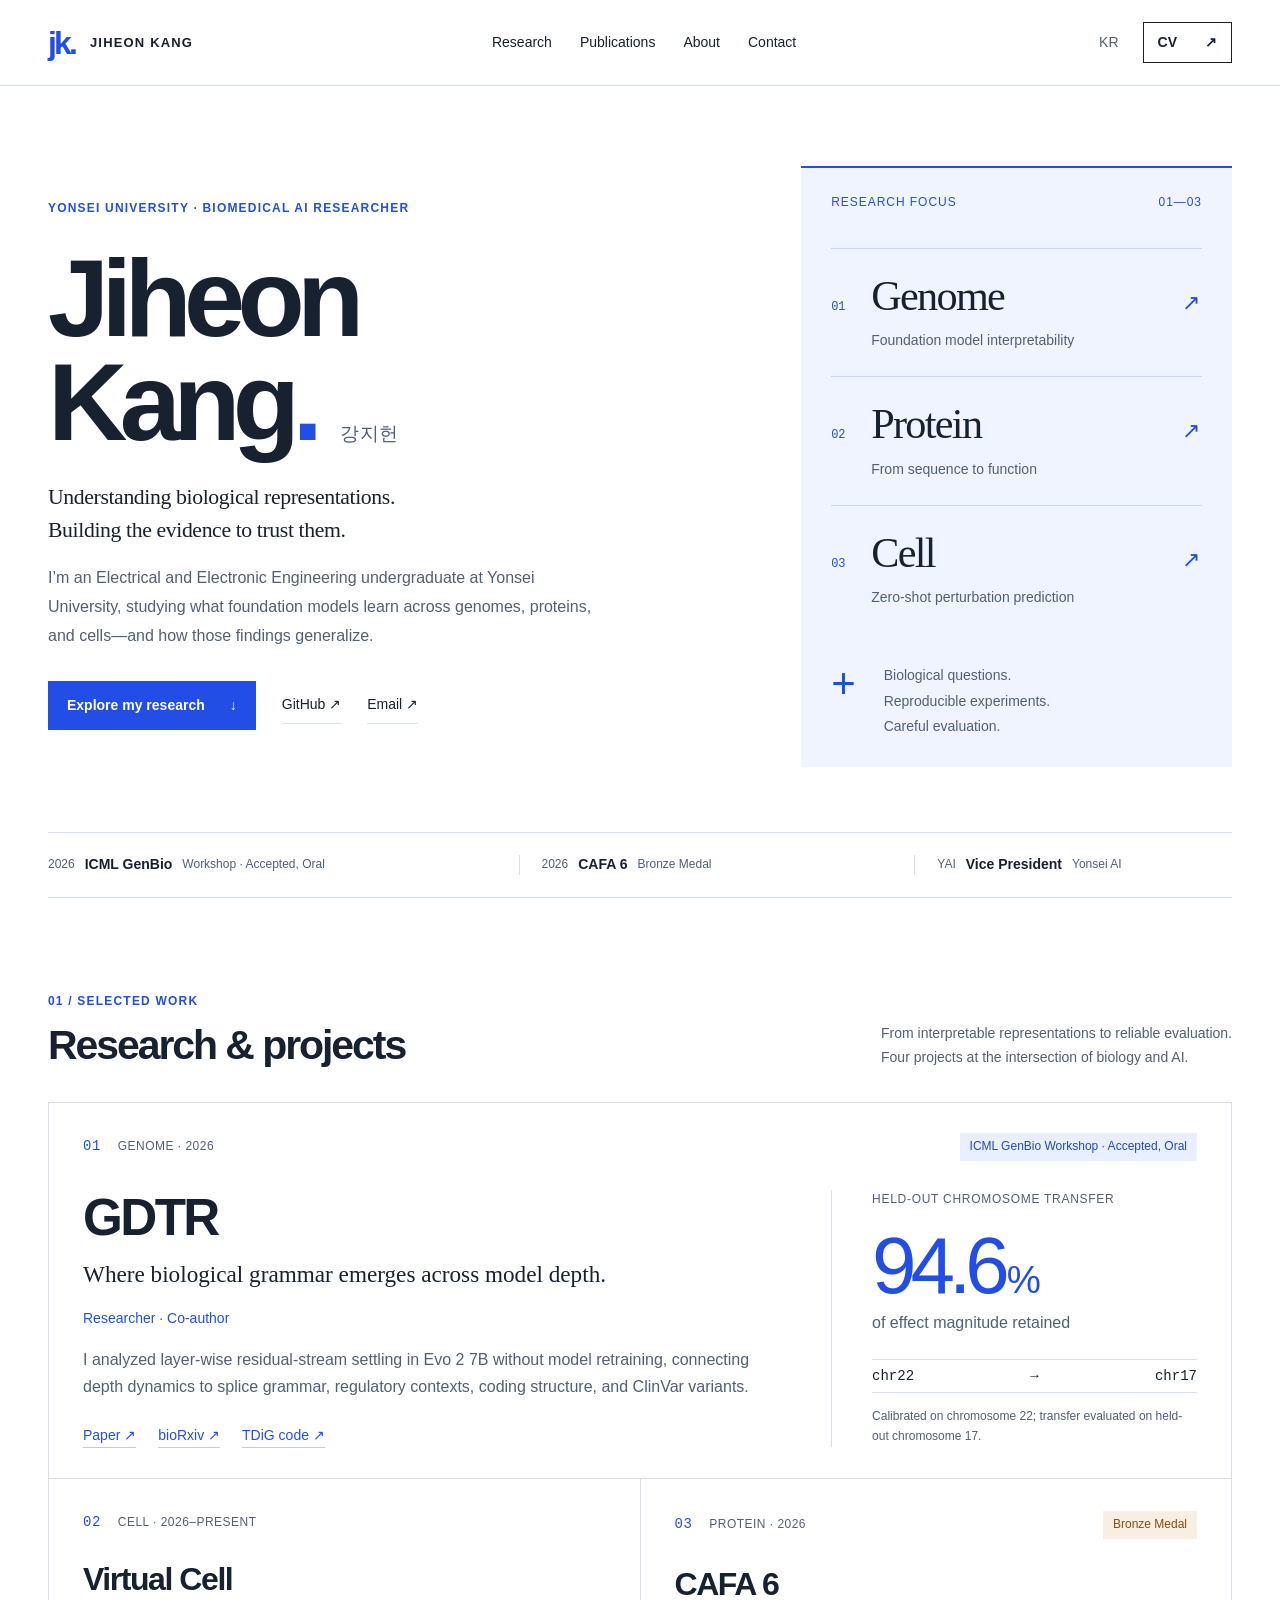
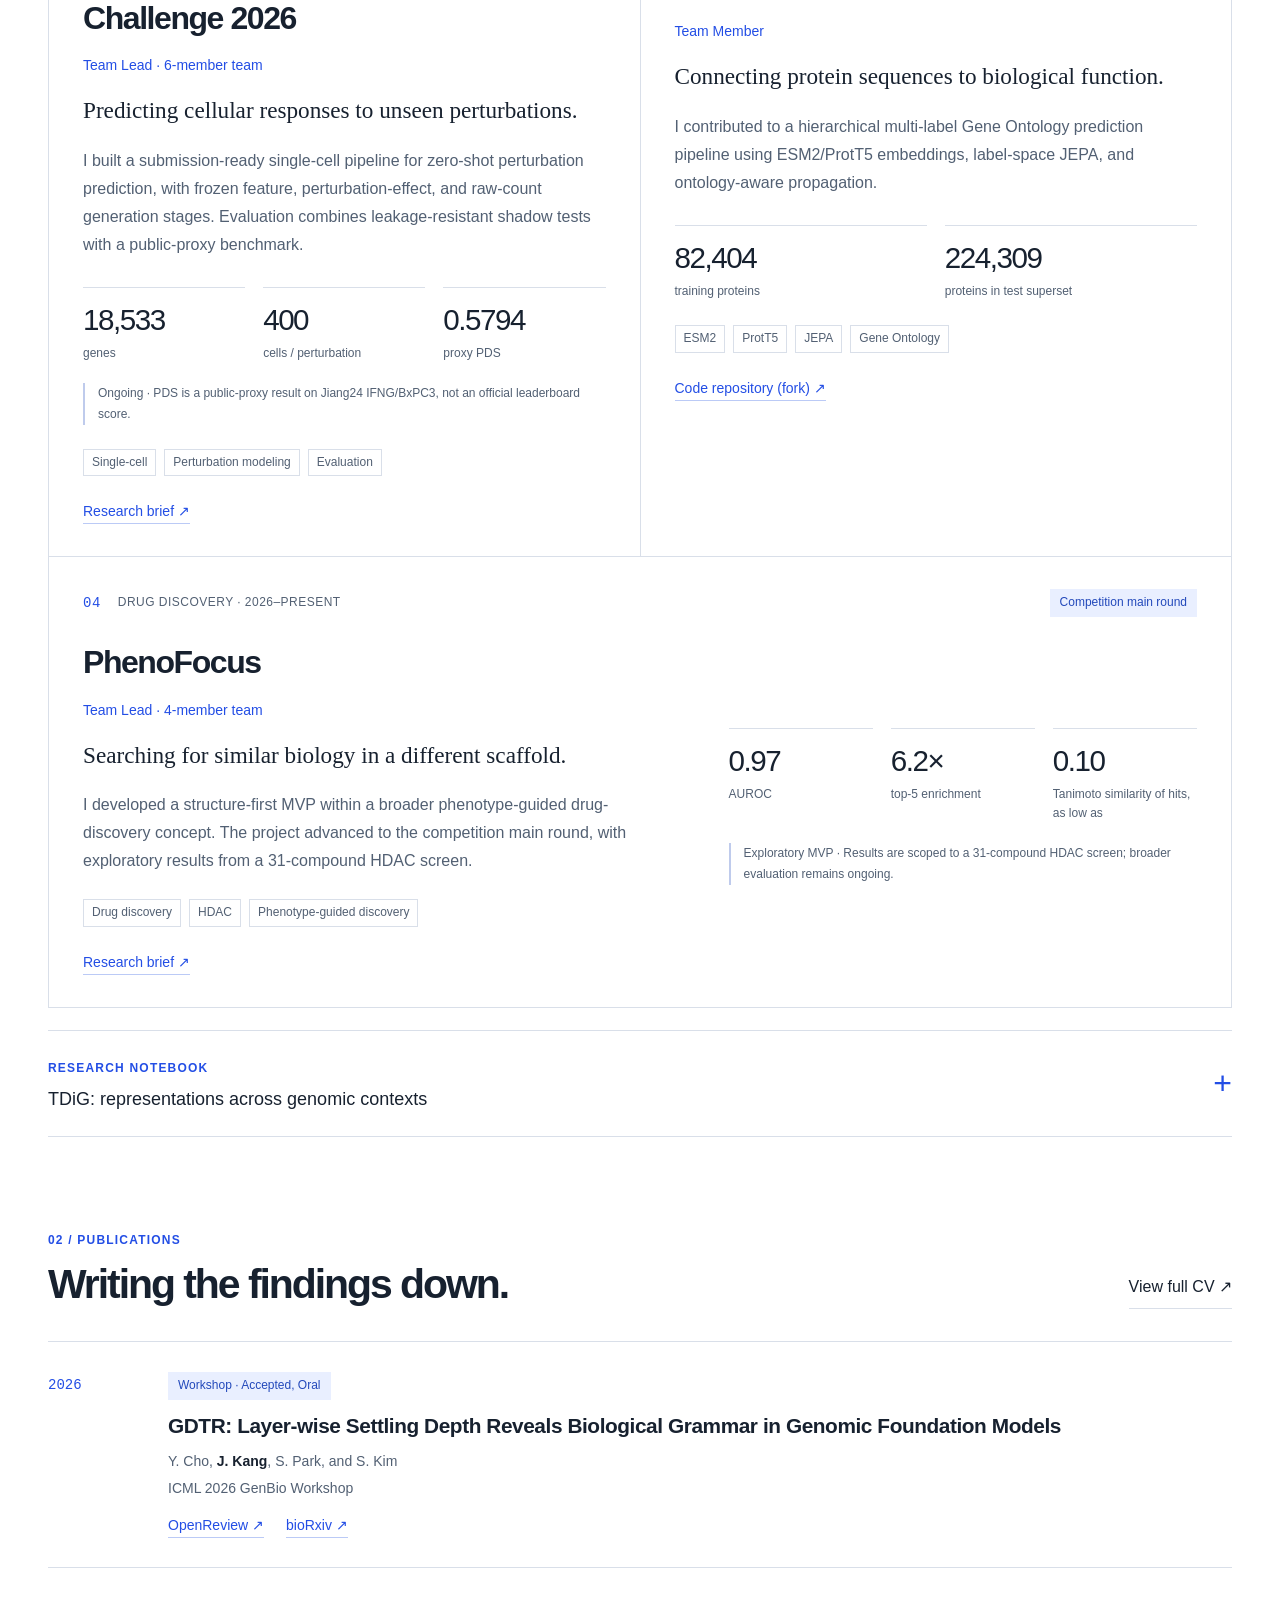
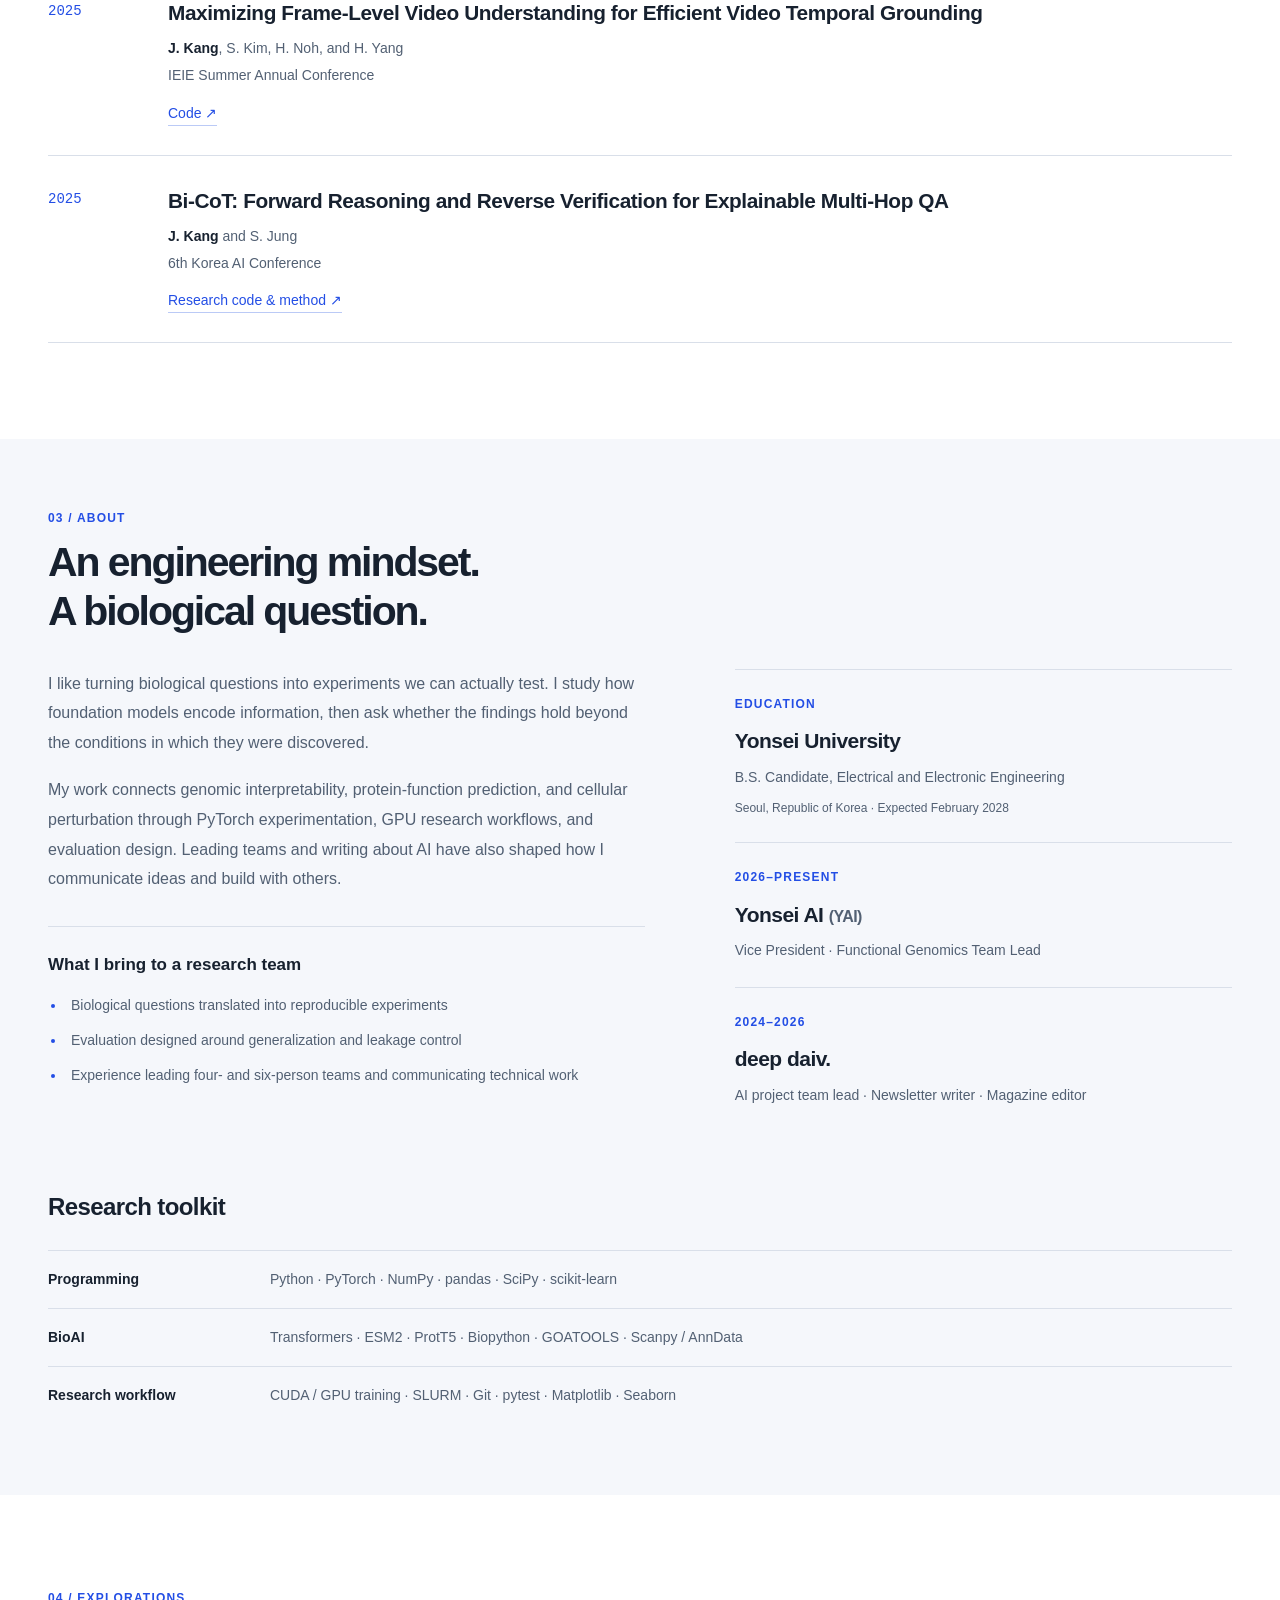
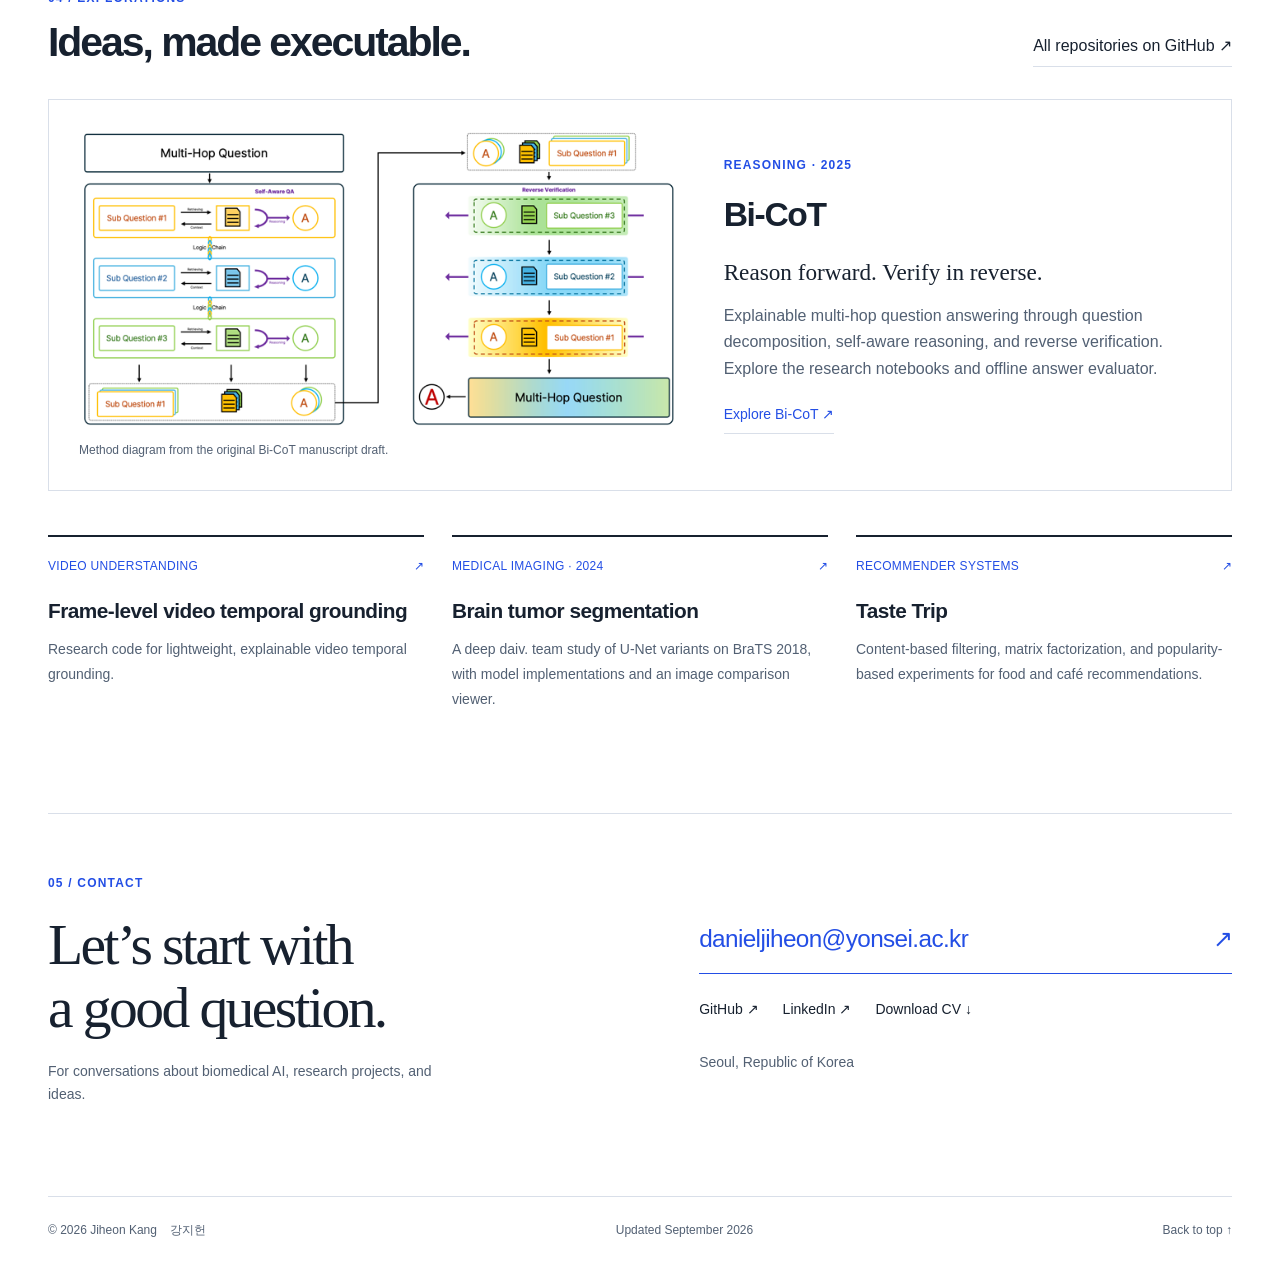
==== commit fb66dd59: "Connect completed project repositories and research briefs" ====
--- a/index.html
+++ b/index.html
@@ -55,6 +55,7 @@
   <dl class="metrics"><div><dt>18,533</dt><dd data-ko="유전자">genes</dd></div><div><dt>400</dt><dd data-ko="교란당 세포 수">cells / perturbation</dd></div><div><dt>0.5794</dt><dd>proxy PDS</dd></div></dl>
   <p class="result-note" data-ko="진행 중 · PDS는 Jiang24 IFNG/BxPC3 공개 프록시 결과이며, 공식 리더보드 점수가 아닙니다.">Ongoing · PDS is a public-proxy result on Jiang24 IFNG/BxPC3, not an official leaderboard score.</p>
   <div class="tags"><span>Single-cell</span><span>Perturbation modeling</span><span>Evaluation</span></div>
+  <div class="project-links"><a href="https://github.com/heoneyzi/Virtual-Cell-Challenge-2026" target="_blank" rel="noopener" data-ko="연구 개요 ↗">Research brief ↗</a></div>
 </article>
 <article class="project" id="cafa">
   <div class="project-meta"><span class="project-number">03</span><span data-ko="단백질 · 2026">PROTEIN · 2026</span><span class="badge bronze" data-ko="동메달">Bronze Medal</span></div>
@@ -67,7 +68,7 @@
 </article>
 <article class="project wide-project" id="phenofocus">
   <div class="project-meta"><span class="project-number">04</span><span data-ko="신약 탐색 · 2026–현재">DRUG DISCOVERY · 2026–PRESENT</span><span class="badge" data-ko="대회 본선 진출">Competition main round</span></div>
-  <div class="wide-project-body"><div><h3>PhenoFocus</h3><p class="role" data-ko="팀장 · 4인 팀">Team Lead · 4-member team</p><p class="project-subtitle" data-ko="다른 분자 구조에서 유사한 생물학적 작용을 찾기">Searching for similar biology in a different scaffold.</p><p class="project-description" data-ko="표현형 기반 신약 탐색이라는 큰 목표 아래, 분자 구조를 먼저 활용하는 MVP를 개발했습니다. 31개 화합물의 HDAC 스크린에서 초기 탐색 성능을 평가하고 대회 본선에 진출했습니다.">I developed a structure-first MVP within a broader phenotype-guided drug-discovery concept. The project advanced to the competition main round, with exploratory results from a 31-compound HDAC screen.</p><div class="tags"><span>Drug discovery</span><span>HDAC</span><span>Phenotype-guided discovery</span></div></div><div><dl class="metrics"><div><dt>0.97</dt><dd>AUROC</dd></div><div><dt>6.2×</dt><dd data-ko="상위 5개 농축도">top-5 enrichment</dd></div><div><dt>0.10</dt><dd data-ko="히트의 최소 Tanimoto 유사도">Tanimoto similarity of hits, as low as</dd></div></dl><p class="result-note" data-ko="초기 MVP · 31개 화합물 HDAC 스크린 결과입니다. 더 큰 규모의 평가가 필요한 진행 중인 연구입니다.">Exploratory MVP · Results are scoped to a 31-compound HDAC screen; broader evaluation remains ongoing.</p></div></div>
+  <div class="wide-project-body"><div><h3>PhenoFocus</h3><p class="role" data-ko="팀장 · 4인 팀">Team Lead · 4-member team</p><p class="project-subtitle" data-ko="다른 분자 구조에서 유사한 생물학적 작용을 찾기">Searching for similar biology in a different scaffold.</p><p class="project-description" data-ko="표현형 기반 신약 탐색이라는 큰 목표 아래, 분자 구조를 먼저 활용하는 MVP를 개발했습니다. 31개 화합물의 HDAC 스크린에서 초기 탐색 성능을 평가하고 대회 본선에 진출했습니다.">I developed a structure-first MVP within a broader phenotype-guided drug-discovery concept. The project advanced to the competition main round, with exploratory results from a 31-compound HDAC screen.</p><div class="tags"><span>Drug discovery</span><span>HDAC</span><span>Phenotype-guided discovery</span></div><div class="project-links"><a href="https://github.com/heoneyzi/PhenoFocus" target="_blank" rel="noopener" data-ko="연구 개요 ↗">Research brief ↗</a></div></div><div><dl class="metrics"><div><dt>0.97</dt><dd>AUROC</dd></div><div><dt>6.2×</dt><dd data-ko="상위 5개 농축도">top-5 enrichment</dd></div><div><dt>0.10</dt><dd data-ko="히트의 최소 Tanimoto 유사도">Tanimoto similarity of hits, as low as</dd></div></dl><p class="result-note" data-ko="초기 MVP · 31개 화합물 HDAC 스크린 결과입니다. 더 큰 규모의 평가가 필요한 진행 중인 연구입니다.">Exploratory MVP · Results are scoped to a 31-compound HDAC screen; broader evaluation remains ongoing.</p></div></div>
 </article>
 </div>
 <details class="research-note"><summary><span><span class="eyebrow">RESEARCH NOTEBOOK</span><strong data-ko="TDiG: 유전체 맥락을 구분하는 표현">TDiG: representations across genomic contexts</strong></span><span class="expand-label" aria-hidden="true">+</span></summary><div class="notebook-content"><figure><a href="gdtr-context-separation.png" target="_blank" rel="noopener" aria-label="Open full-size TDiG genomic context heatmap"><img lang="en" src="gdtr-context-separation.png" alt="TDiG chromosome 22 context-separation heatmap comparing splice donor, splice acceptor, coding exon, UTR, intron and intergenic contexts. Coding-exon versus intron Cohen’s d is −0.94." width="1350" height="1050" loading="lazy"></a><figcaption data-ko="TDiG 후속 분석 · chr22, 맥락별 10,000개 서브샘플. 17개 지표 셀에서 선택한 맥락 쌍별 Cohen’s d입니다.">TDiG follow-up analysis · chr22, 10,000 subsampled positions per context. Pairwise Cohen’s d selected across 17 metric cells.</figcaption></figure><div><h3 data-ko="하나의 지표에서 여러 관점으로">From one settling metric to multiple perspectives.</h3><p data-ko="GDTR 이후의 TDiG 연구는 residual stream 안정화를 여러 기하학적 관점에서 분석합니다. 그림은 유전체 맥락별 표현 차이를 보여주는 후속 탐색 결과입니다.">The TDiG follow-up extends GDTR’s settling-depth analysis to multiple geometric perspectives. This figure shows how genomic contexts differ across the resulting representations.</p><p class="result-note" data-ko="GDTR 논문의 94.6% 전이 결과와는 별도의 후속 분석입니다.">This follow-up figure is distinct from the GDTR paper’s 94.6% transfer result.</p><a class="plain-link" href="https://github.com/YAICON-8th-Think-Deep-in-Genome/TDiG" target="_blank" rel="noopener" data-ko="방법 및 코드 ↗">Methods &amp; code ↗</a></div></div></details>
@@ -85,7 +86,7 @@
 <div class="experience"><article><span class="eyebrow">EDUCATION</span><h3 data-ko="연세대학교">Yonsei University</h3><p data-ko="전기전자공학 학사과정">B.S. Candidate, Electrical and Electronic Engineering</p><p class="entry-meta" data-ko="서울, 대한민국 · 2028년 2월 졸업 예정">Seoul, Republic of Korea · Expected February 2028</p></article><article><span class="eyebrow">2026–PRESENT</span><h3>Yonsei AI <span>(YAI)</span></h3><p data-ko="부회장 · Functional Genomics 팀장">Vice President · Functional Genomics Team Lead</p></article><article><span class="eyebrow">2024–2026</span><h3>deep daiv.</h3><p data-ko="AI 프로젝트 팀장 · 뉴스레터 필진 · 매거진 에디터">AI project team lead · Newsletter writer · Magazine editor</p></article></div></div>
 <div class="skills"><h3 data-ko="연구에 사용하는 도구">Research toolkit</h3><div class="skill-row"><h4>Programming</h4><p>Python · PyTorch · NumPy · pandas · SciPy · scikit-learn</p></div><div class="skill-row"><h4>BioAI</h4><p>Transformers · ESM2 · ProtT5 · Biopython · GOATOOLS · Scanpy / AnnData</p></div><div class="skill-row"><h4 data-ko="연구 워크플로">Research workflow</h4><p>CUDA / GPU training · SLURM · Git · pytest · Matplotlib · Seaborn</p></div></div>
 </div></section>
-<section class="section wrap" id="code" aria-labelledby="code-title"><div class="section-heading"><div><p class="eyebrow">04 / EXPLORATIONS</p><h2 id="code-title" data-ko="연구를 코드로 남깁니다.">Ideas, made executable.</h2></div><a class="plain-link" href="https://github.com/heoneyzi?tab=repositories" target="_blank" rel="noopener" data-ko="GitHub 저장소 전체 보기 ↗">All repositories on GitHub ↗</a></div><article class="reasoning-feature"><figure><img src="bi-cot-pipeline.png" width="725" height="362" loading="lazy" alt="Bi-CoT pipeline: a multi-hop question is decomposed into subquestions, processed with self-aware forward reasoning, then checked in reverse order to produce the final answer." lang="en"><figcaption data-ko="원본 Bi-CoT 논문 초안의 연구 흐름도">Method diagram from the original Bi-CoT manuscript draft.</figcaption></figure><div><p class="eyebrow">REASONING · 2025</p><h3>Bi-CoT</h3><p class="project-subtitle" data-ko="앞으로 추론하고, 거꾸로 검증하기.">Reason forward. Verify in reverse.</p><p data-ko="복잡한 질문을 나누고, 각 단계의 답과 근거를 다시 살피는 설명 가능한 다중 홉 질의응답 연구입니다. 실제 실험 노트북과 오프라인 답변 평가기를 제공합니다.">Explainable multi-hop question answering through question decomposition, self-aware reasoning, and reverse verification. Explore the research notebooks and offline answer evaluator.</p><a class="plain-link" href="https://github.com/heoneyzi/Bi-CoT" target="_blank" rel="noopener" data-ko="Bi-CoT 살펴보기 ↗">Explore Bi-CoT ↗</a></div></article><div class="code-grid"><a class="code-item" href="https://github.com/heoneyzi/Frame_based_Training_Free-Video_Temporal_Grounding" target="_blank" rel="noopener"><span>VIDEO UNDERSTANDING <span aria-hidden="true">↗</span></span><h3>Frame-level video temporal grounding</h3><p data-ko="가볍고 설명 가능한 비디오 구간 탐색을 위한 연구 코드.">Research code for lightweight, explainable video temporal grounding.</p></a><a class="code-item" href="https://github.com/heoneyzi/reinforcing_material" target="_blank" rel="noopener"><span>MEDICAL IMAGING · 2024 <span aria-hidden="true">↗</span></span><h3>Brain tumor segmentation</h3><p data-ko="deep daiv. 보강재 팀의 BraTS 2018 기반 U-Net 변형 비교 연구. 모델 구현과 이미지 비교 데모를 살펴볼 수 있습니다.">A deep daiv. team study of U-Net variants on BraTS 2018, with model implementations and an image comparison viewer.</p></a><a class="code-item" href="https://github.com/heoneyzi/Taste_Trip_Recommender-System" target="_blank" rel="noopener"><span>RECOMMENDER SYSTEMS <span aria-hidden="true">↗</span></span><h3>Taste Trip</h3><p data-ko="음식점과 카페 추천을 위한 콘텐츠 기반 필터링, 행렬 분해, 인기도 기반 추천 실험입니다.">Content-based filtering, matrix factorization, and popularity-based experiments for food and café recommendations.</p></a></div></section>
+<section class="section wrap" id="code" aria-labelledby="code-title"><div class="section-heading"><div><p class="eyebrow">04 / EXPLORATIONS</p><h2 id="code-title" data-ko="연구를 코드로 남깁니다.">Ideas, made executable.</h2></div><a class="plain-link" href="https://github.com/heoneyzi?tab=repositories" target="_blank" rel="noopener" data-ko="GitHub 저장소 전체 보기 ↗">All repositories on GitHub ↗</a></div><article class="reasoning-feature"><figure><img src="bi-cot-pipeline.png" width="725" height="361" loading="lazy" alt="Bi-CoT pipeline: a multi-hop question is decomposed into subquestions, processed with self-aware forward reasoning, then checked in reverse order to produce the final answer." lang="en"><figcaption data-ko="원본 Bi-CoT 논문 초안의 연구 흐름도">Method diagram from the original Bi-CoT manuscript draft.</figcaption></figure><div><p class="eyebrow">REASONING · 2025</p><h3>Bi-CoT</h3><p class="project-subtitle" data-ko="앞으로 추론하고, 거꾸로 검증하기.">Reason forward. Verify in reverse.</p><p data-ko="복잡한 질문을 나누고, 각 단계의 답과 근거를 다시 살피는 설명 가능한 다중 홉 질의응답 연구입니다. 실제 실험 노트북과 오프라인 답변 평가기를 제공합니다.">Explainable multi-hop question answering through question decomposition, self-aware reasoning, and reverse verification. Explore the research notebooks and offline answer evaluator.</p><a class="plain-link" href="https://github.com/heoneyzi/Bi-CoT" target="_blank" rel="noopener" data-ko="Bi-CoT 살펴보기 ↗">Explore Bi-CoT ↗</a></div></article><div class="code-grid"><a class="code-item" href="https://github.com/heoneyzi/Frame_based_Training_Free-Video_Temporal_Grounding" target="_blank" rel="noopener"><span>VIDEO UNDERSTANDING <span aria-hidden="true">↗</span></span><h3>Frame-level video temporal grounding</h3><p data-ko="가볍고 설명 가능한 비디오 구간 탐색을 위한 연구 코드.">Research code for lightweight, explainable video temporal grounding.</p></a><a class="code-item" href="https://github.com/heoneyzi/reinforcing_material" target="_blank" rel="noopener"><span>MEDICAL IMAGING · 2024 <span aria-hidden="true">↗</span></span><h3>Brain tumor segmentation</h3><p data-ko="deep daiv. 보강재 팀의 BraTS 2018 기반 U-Net 변형 비교 연구. 모델 구현과 이미지 비교 데모를 살펴볼 수 있습니다.">A deep daiv. team study of U-Net variants on BraTS 2018, with model implementations and an image comparison viewer.</p></a><a class="code-item" href="https://github.com/heoneyzi/Taste_Trip_Recommender-System" target="_blank" rel="noopener"><span>RECOMMENDER SYSTEMS <span aria-hidden="true">↗</span></span><h3>Taste Trip</h3><p data-ko="음식점과 카페 추천을 위한 콘텐츠 기반 필터링, 행렬 분해, 인기도 기반 추천 실험입니다.">Content-based filtering, matrix factorization, and popularity-based experiments for food and café recommendations.</p></a></div></section>
 <section class="contact-section wrap" id="contact" aria-labelledby="contact-title"><div><p class="eyebrow">05 / CONTACT</p><h2 id="contact-title" data-ko="좋은 질문으로<br>연결되고 싶습니다.">Let’s start with<br>a good question.</h2><p data-ko="Biomedical AI 연구, 프로젝트, 아이디어에 관해 편하게 연락해 주세요.">For conversations about biomedical AI, research projects, and ideas.</p></div><div class="contact-details"><a class="contact-email" href="mailto:danieljiheon@yonsei.ac.kr">danieljiheon@yonsei.ac.kr <span aria-hidden="true">↗</span></a><div class="contact-socials"><a href="https://github.com/heoneyzi" target="_blank" rel="noopener">GitHub ↗</a><a href="https://www.linkedin.com/in/jiheonkang" target="_blank" rel="noopener">LinkedIn ↗</a><a href="Jiheon_Kang_CV.pdf" download data-ko="CV 다운로드 ↓">Download CV ↓</a></div><p data-ko="서울, 대한민국">Seoul, Republic of Korea</p></div></section>
     <footer class="wrap site-footer"><p>© 2026 Jiheon Kang <span lang="ko">강지헌</span></p><p data-ko="2026년 9월 업데이트">Updated September 2026</p><a href="#top" data-ko="맨 위로 ↑">Back to top ↑</a></footer>
   </main>
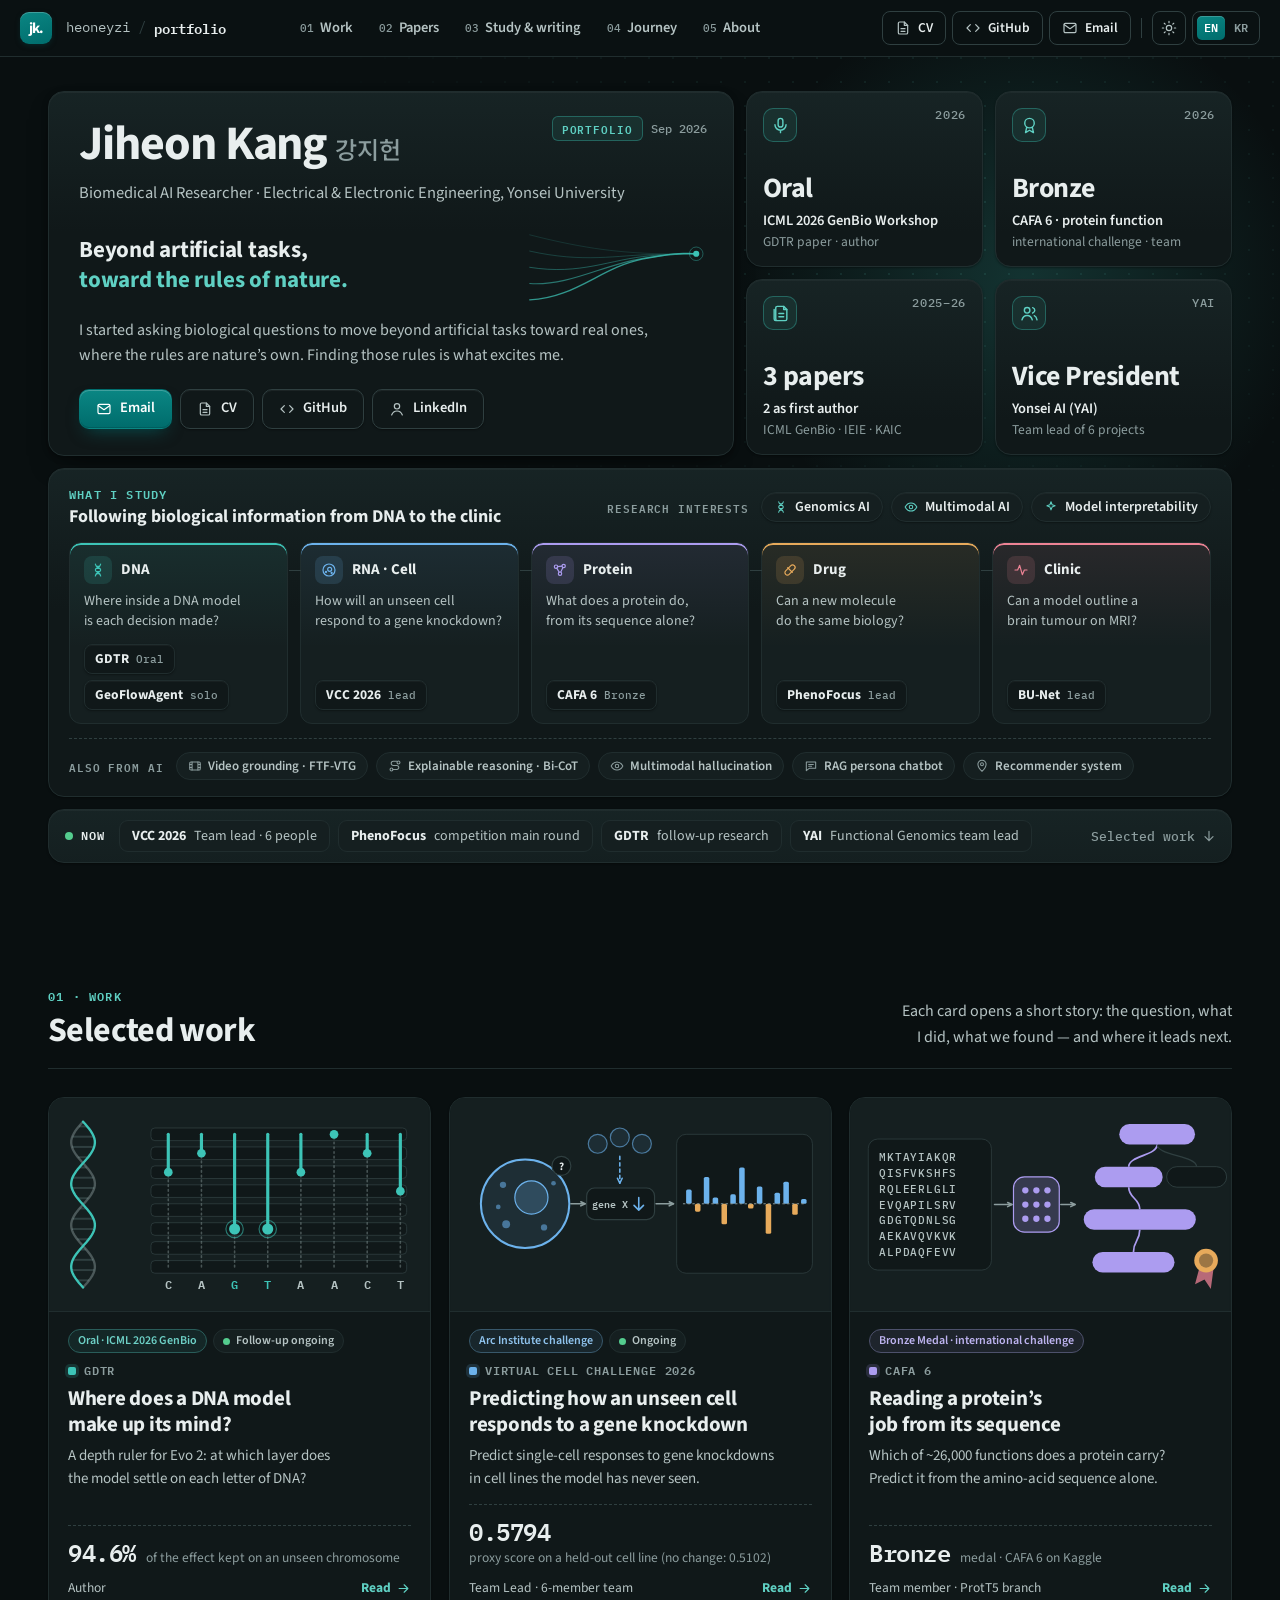
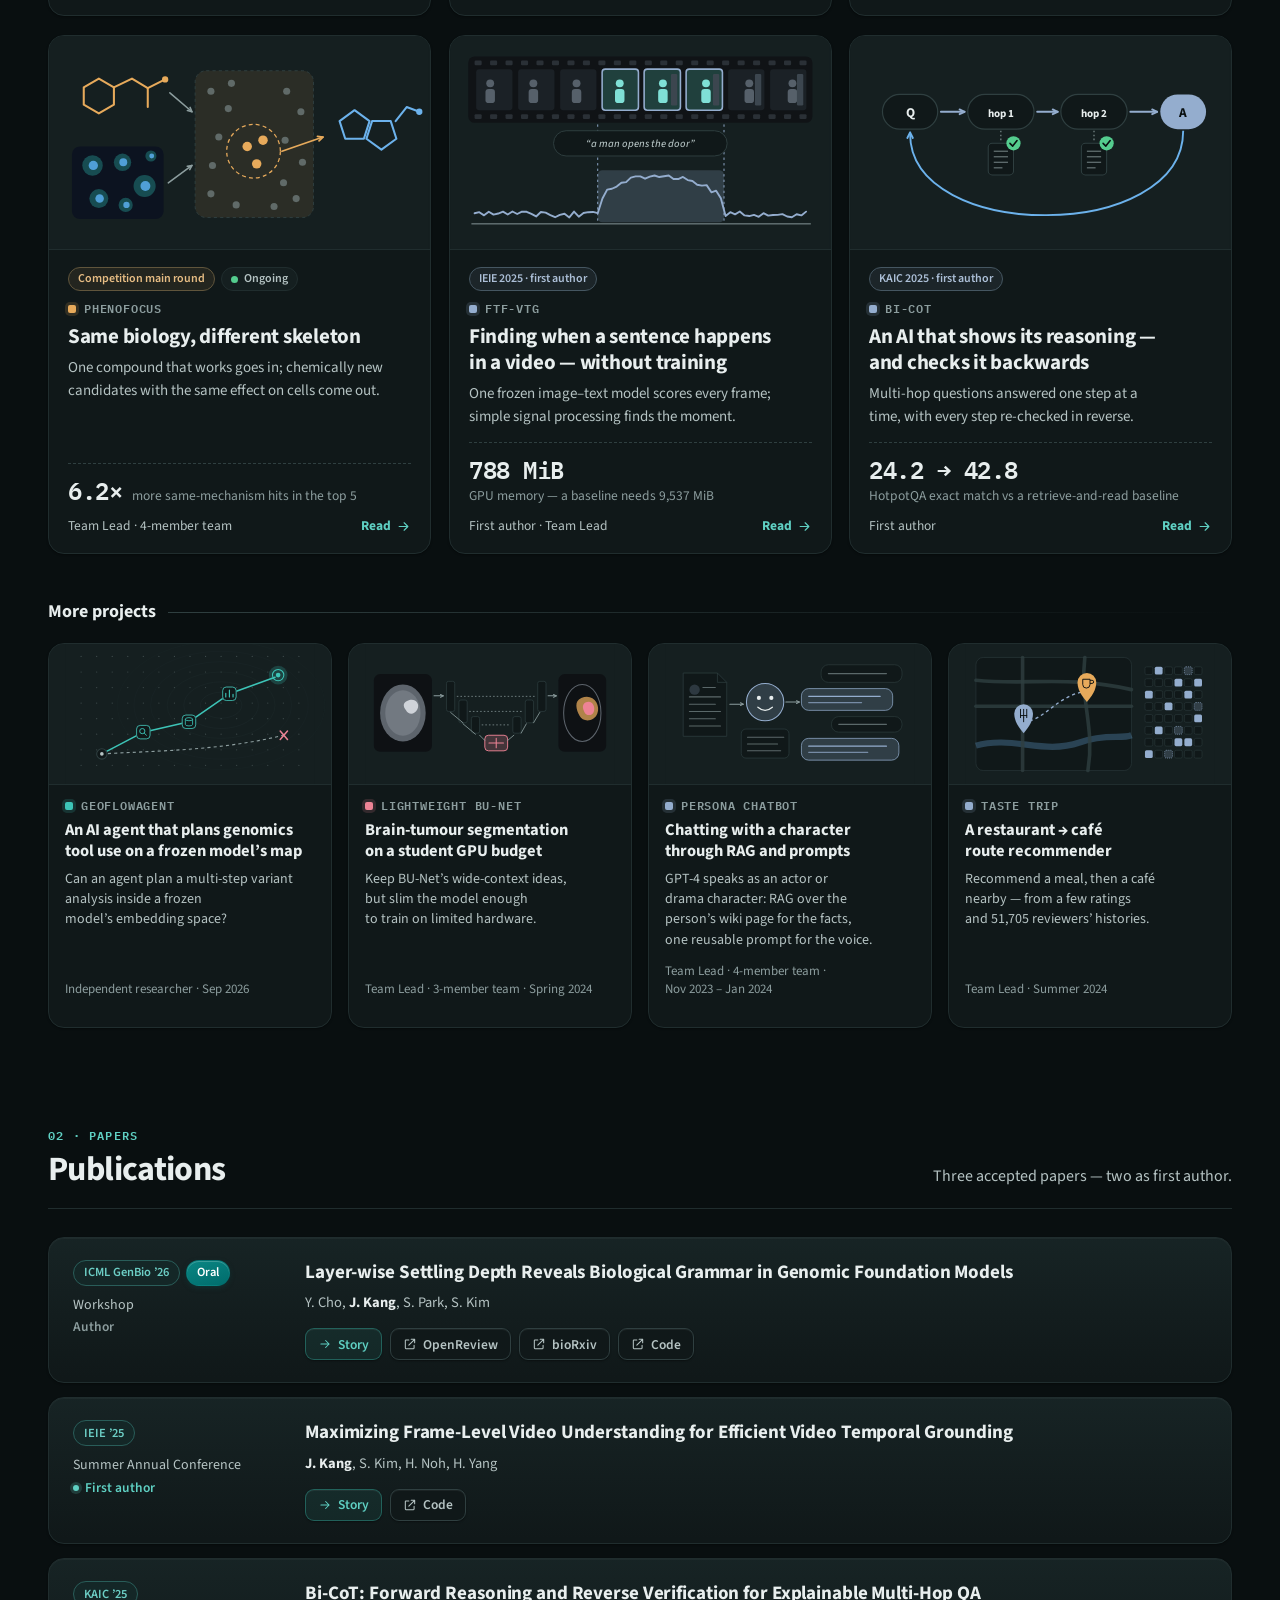
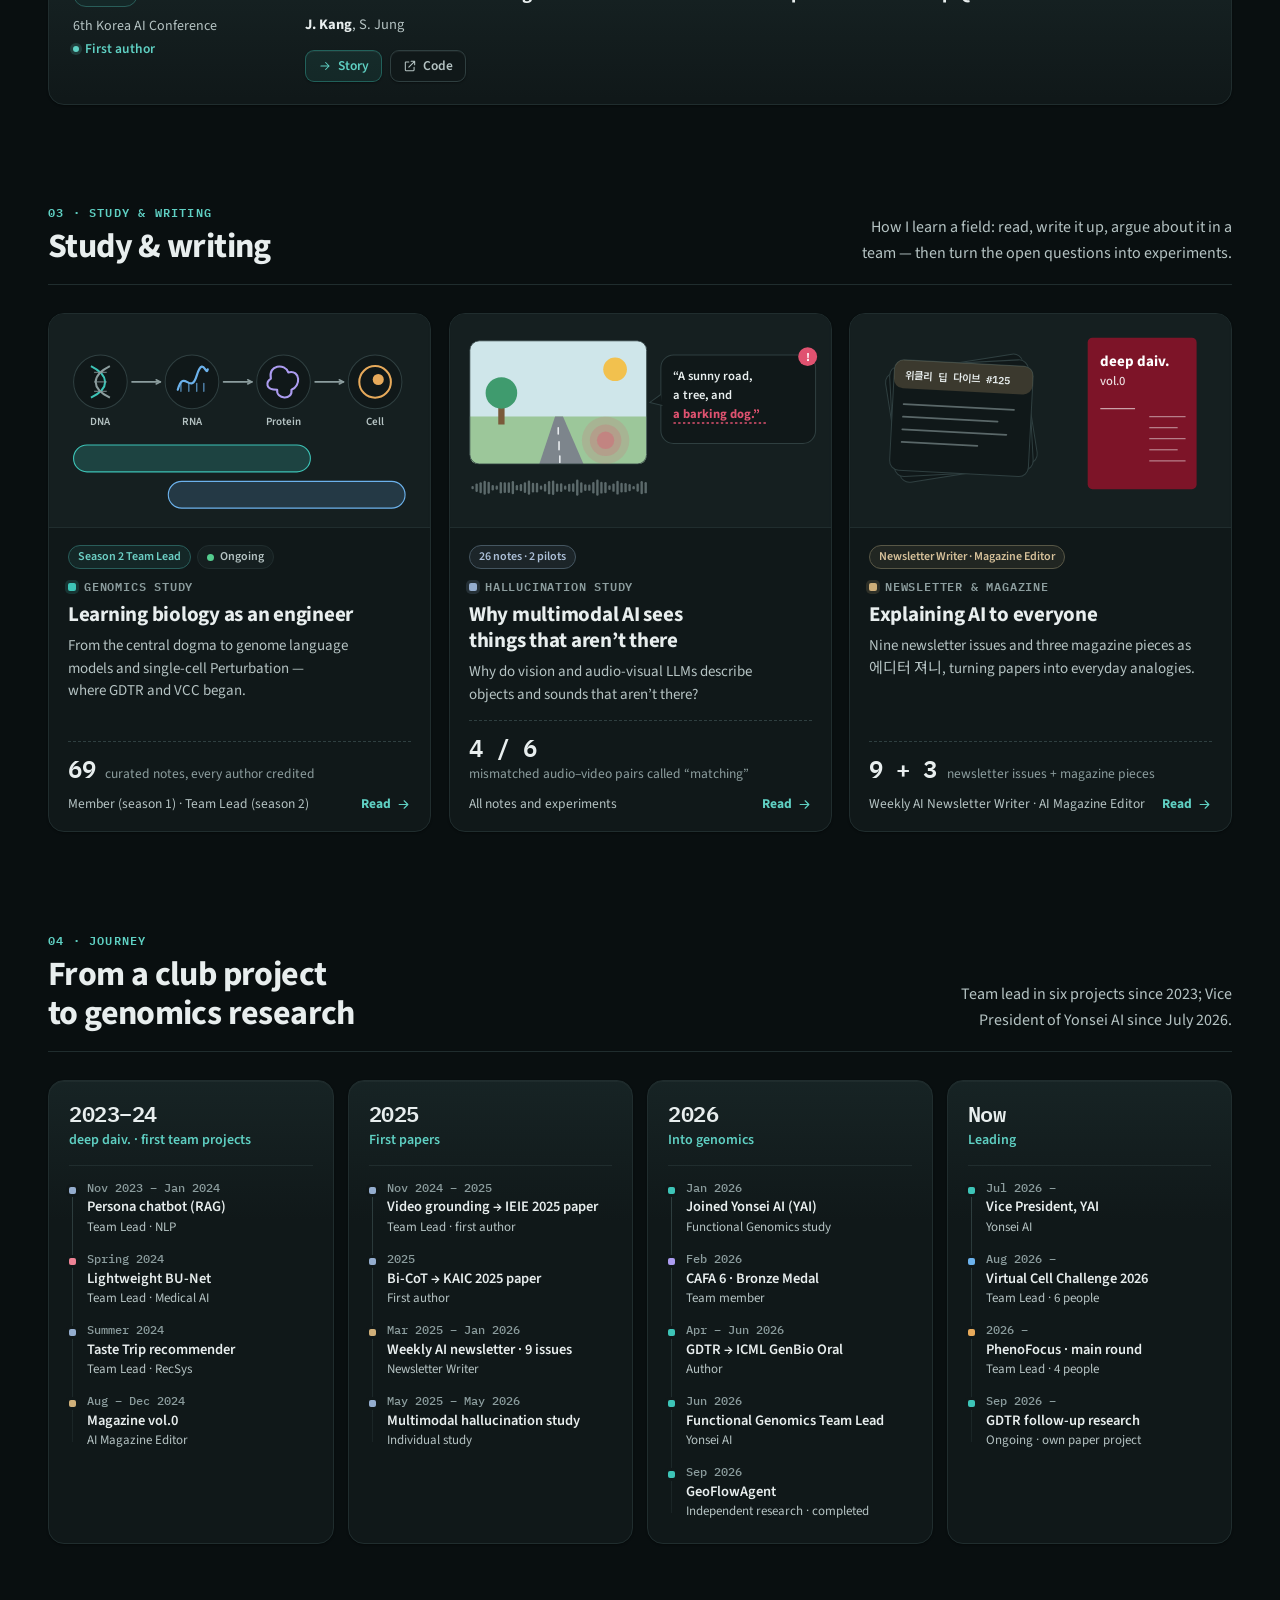
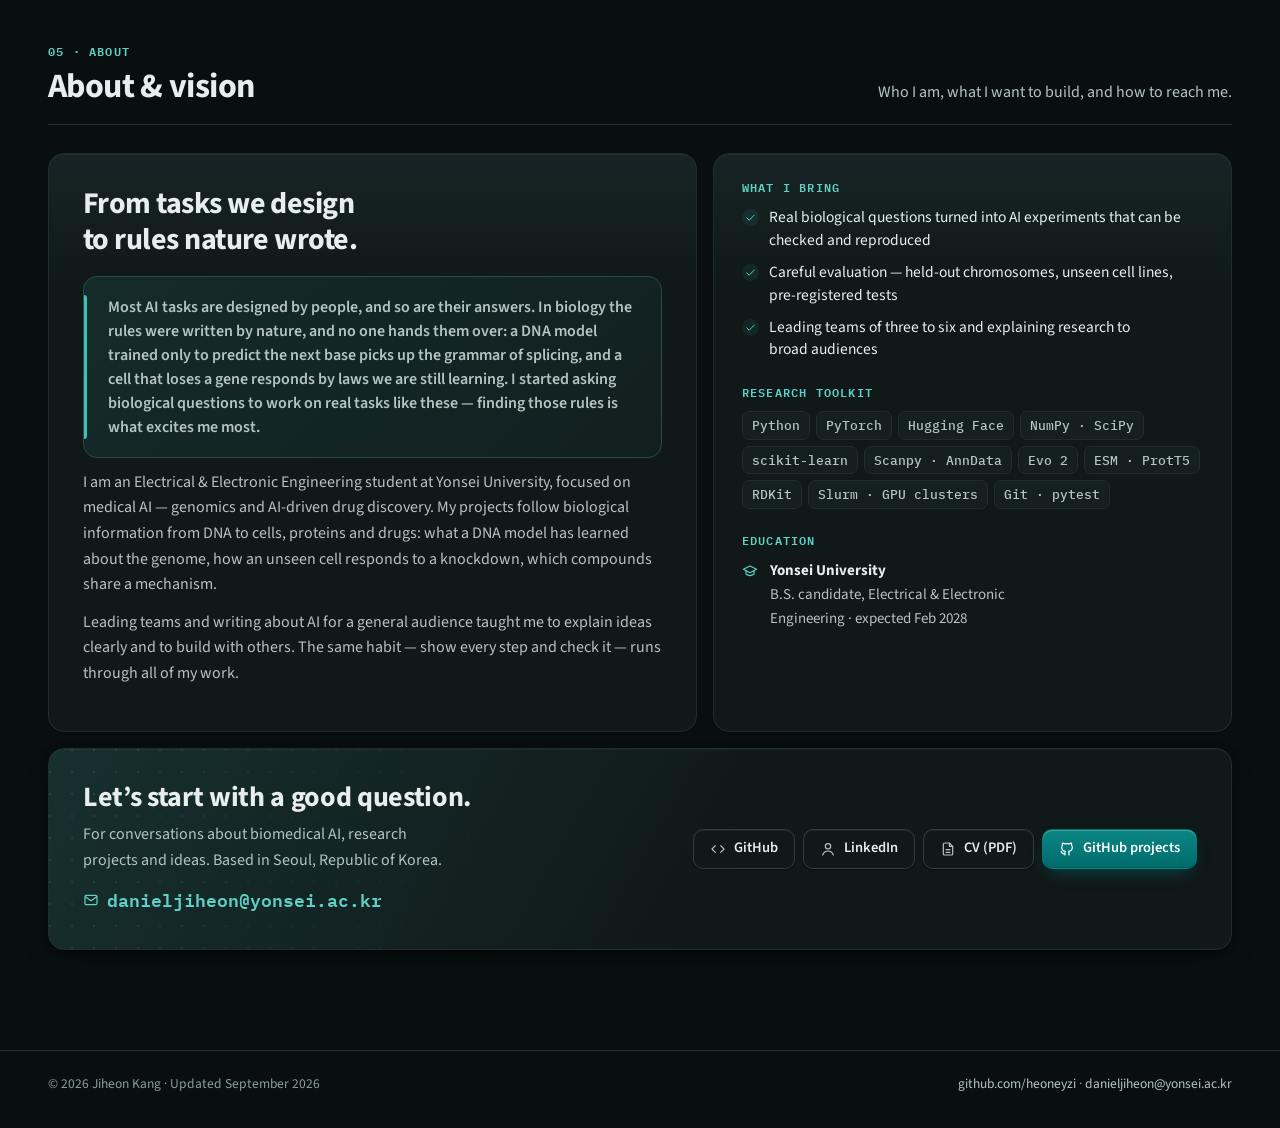
==== commit 535c7f1a: "Publish reviewed source files and experiment documentation" ====
--- a/index.html
+++ b/index.html
@@ -1,94 +1,347 @@
 <!doctype html>
-<html lang="en">
+<html lang="en" data-theme="dark">
 <head>
-  <meta charset="utf-8">
-  <meta name="viewport" content="width=device-width,initial-scale=1">
-  <meta name="theme-color" content="#234ee5">
-  <title>Jiheon Kang · Biomedical AI Researcher</title>
-  <meta name="description" content="Jiheon Kang (강지헌), Yonsei University. Research in genomic foundation models, protein function prediction, single-cell perturbation, and biomedical AI.">
-  <link rel="canonical" href="https://heoneyzi.github.io/">
-  <meta property="og:type" content="website">
-  <meta property="og:title" content="Jiheon Kang · Biomedical AI Researcher">
-  <meta property="og:description" content="Understanding biological representations. Building the evidence to trust them. Research, publications, and projects by Jiheon Kang.">
-  <meta property="og:url" content="https://heoneyzi.github.io/">
-  <link rel="icon" type="image/svg+xml" href="favicon.svg">
-  <link rel="stylesheet" href="styles.css">
-  <script src="script.js" defer></script>
+<meta charset="utf-8">
+<meta name="viewport" content="width=device-width,initial-scale=1">
+<title>Jiheon Kang · Biomedical AI Researcher</title>
+<meta name="title-ko" content="강지헌 · Biomedical AI 연구자">
+<meta name="description" content="Jiheon Kang (강지헌), Yonsei University — moving beyond artificial AI tasks toward real ones: finding nature’s rules in DNA, cells and proteins. Papers, projects and study notes.">
+<meta name="theme-color" content="#0b1011">
+<meta name="color-scheme" content="dark light">
+<link rel="canonical" href="https://heoneyzi.github.io/">
+<meta property="og:type" content="website">
+<meta property="og:title" content="Jiheon Kang · Biomedical AI Researcher">
+<meta property="og:description" content="Jiheon Kang (강지헌), Yonsei University — moving beyond artificial AI tasks toward real ones: finding nature’s rules in DNA, cells and proteins. Papers, projects and study notes.">
+<meta property="og:url" content="https://heoneyzi.github.io/">
+<meta property="og:image" content="https://heoneyzi.github.io/assets/og.png">
+<meta name="twitter:card" content="summary_large_image">
+<link rel="icon" type="image/svg+xml" href="favicon.svg">
+<link rel="preconnect" href="https://fonts.googleapis.com">
+<link rel="preconnect" href="https://fonts.gstatic.com" crossorigin>
+<link rel="stylesheet" href="https://fonts.googleapis.com/css2?family=Source+Sans+3:ital,wght@0,400;0,500;0,600;0,700;1,400&family=IBM+Plex+Mono:wght@400;500;600&family=Noto+Sans+KR:wght@400;500;700&display=swap">
+<link rel="stylesheet" href="assets/site.css">
+<script>(function(){try{var t=localStorage.getItem('hz-theme');if(t==='light'){document.documentElement.setAttribute('data-theme','light');}}catch(e){}})();</script>
+<script src="assets/site.js" defer></script>
 </head>
 <body>
-  <a class="skip-link" href="#main">Skip to content</a>
-  <header class="site-header">
-    <a class="brand" href="#top" aria-label="Jiheon Kang, back to top"><span class="brand-mark">jk.</span><span>JIHEON KANG</span></a>
-    <nav aria-label="Main navigation"><a href="#research" data-ko="연구">Research</a><a href="#publications" data-ko="논문">Publications</a><a href="#about" data-ko="소개">About</a><a href="#contact" data-ko="연락">Contact</a></nav>
-    <div class="header-actions"><button class="language-button" id="language-toggle" type="button" aria-label="한국어로 보기" hidden>KR</button><a class="cv-button" href="Jiheon_Kang_CV.pdf" target="_blank" rel="noopener" aria-label="Open curriculum vitae PDF">CV <span aria-hidden="true">↗</span></a></div>
-  </header>
-  <main id="main">
-    <section class="hero wrap" id="top" aria-labelledby="hero-title">
-      <div class="hero-copy">
-        <p class="eyebrow" data-ko="연세대학교 · BIOMEDICAL AI 연구자">YONSEI UNIVERSITY · BIOMEDICAL AI RESEARCHER</p>
-        <h1 id="hero-title">Jiheon<br><span>Kang<span class="blue-period">.</span></span><small lang="ko">강지헌</small></h1>
-        <p class="hero-statement" data-ko="생물학적 표현을 이해하고,<br>평가로 근거를 쌓습니다.">Understanding biological representations.<br>Building the evidence to trust them.</p>
-        <p class="hero-description" data-ko="연세대학교 전기전자공학부 학부생으로, 유전체·단백질·세포 파운데이션 모델이 무엇을 학습하고 어떻게 일반화하는지 연구합니다.">I’m an Electrical and Electronic Engineering undergraduate at Yonsei University, studying what foundation models learn across genomes, proteins, and cells—and how those findings generalize.</p>
-        <div class="hero-links"><a class="primary-button" href="#research"><span data-ko="연구 살펴보기">Explore my research</span> <span aria-hidden="true">↓</span></a><a class="plain-link" href="https://github.com/heoneyzi" target="_blank" rel="noopener">GitHub <span aria-hidden="true">↗</span></a><a class="plain-link" href="mailto:danieljiheon@yonsei.ac.kr" data-ko="이메일 ↗">Email ↗</a></div>
-      </div>
-      <aside class="research-index" aria-label="Research focus">
-        <div class="index-top"><span data-ko="연구 관심 분야">RESEARCH FOCUS</span><span>01—03</span></div>
-        <a href="#gdtr" class="index-row"><span class="index-number">01</span><div><h2>Genome</h2><p data-ko="파운데이션 모델 해석">Foundation model interpretability</p></div><span class="index-arrow" aria-hidden="true">↗</span></a>
-        <a href="#cafa" class="index-row"><span class="index-number">02</span><div><h2>Protein</h2><p data-ko="서열에서 기능으로">From sequence to function</p></div><span class="index-arrow" aria-hidden="true">↗</span></a>
-        <a href="#vcc" class="index-row"><span class="index-number">03</span><div><h2>Cell</h2><p data-ko="제로샷 세포 교란 예측">Zero-shot perturbation prediction</p></div><span class="index-arrow" aria-hidden="true">↗</span></a>
-        <div class="index-bottom"><span class="crosshair" aria-hidden="true">+</span><p data-ko="생물학적 질문.<br>재현 가능한 실험.<br>신중한 평가.">Biological questions.<br>Reproducible experiments.<br>Careful evaluation.</p></div>
-      </aside>
-    </section>
-    <div class="highlights wrap" aria-label="Selected distinctions"><p><span>2026</span> <strong>ICML GenBio</strong> <span data-ko="워크숍 · Oral 채택">Workshop · Accepted, Oral</span></p><p><span>2026</span> <strong>CAFA 6</strong> <span data-ko="동메달">Bronze Medal</span></p><p><span>YAI</span> <strong data-ko="부회장">Vice President</strong> <span>Yonsei AI</span></p></div>
-    <section class="section wrap" id="research" aria-labelledby="research-title">
-      <div class="section-heading"><div><p class="eyebrow">01 / SELECTED WORK</p><h2 id="research-title" data-ko="연구와 프로젝트">Research &amp; projects</h2></div><p data-ko="해석 가능한 표현에서 신뢰할 수 있는 평가까지.<br>생물학과 AI를 연결하는 네 가지 프로젝트.">From interpretable representations to reliable evaluation.<br>Four projects at the intersection of biology and AI.</p></div>
-      <article class="featured-project" id="gdtr">
-        <div class="project-meta"><span class="project-number">01</span><span data-ko="유전체 · 2026">GENOME · 2026</span><span class="badge" data-ko="ICML GenBio 워크숍 · Oral 채택">ICML GenBio Workshop · Accepted, Oral</span></div>
-        <div class="featured-body"><div><h3>GDTR</h3><p class="project-subtitle" data-ko="모델의 깊이에 따라 드러나는 생물학적 문법">Where biological grammar emerges across model depth.</p><p class="role" data-ko="연구자 · 공동저자">Researcher · Co-author</p><p data-ko="Evo 2 7B를 재학습하지 않고 레이어별 residual stream이 안정화되는 과정을 분석했습니다. 모델의 깊이에 따른 변화를 스플라이싱 문법, 조절 맥락, 코딩 구조, ClinVar 변이와 연결했습니다.">I analyzed layer-wise residual-stream settling in Evo 2 7B without model retraining, connecting depth dynamics to splice grammar, regulatory contexts, coding structure, and ClinVar variants.</p><div class="project-links"><a href="https://openreview.net/forum?id=Z9h1jiPbus" target="_blank" rel="noopener">Paper ↗</a><a href="https://www.biorxiv.org/content/10.64898/2026.07.14.738370v1" target="_blank" rel="noopener">bioRxiv ↗</a><a href="https://github.com/YAICON-8th-Think-Deep-in-Genome/TDiG" target="_blank" rel="noopener">TDiG code ↗</a></div></div><div class="feature-result"><span class="result-label" data-ko="염색체 간 전이 평가">HELD-OUT CHROMOSOME TRANSFER</span><strong>94.6<span>%</span></strong><p data-ko="효과 크기 유지율">of effect magnitude retained</p><div class="chromosome-transfer"><span>chr22</span><span aria-hidden="true">→</span><span>chr17</span></div><small data-ko="염색체 22에서 보정하고, 별도로 분리한 염색체 17에서 전이를 평가했습니다.">Calibrated on chromosome 22; transfer evaluated on held-out chromosome 17.</small></div></div>
-      </article>
-      <div class="project-grid">
-<article class="project" id="vcc">
-  <div class="project-meta"><span class="project-number">02</span><span data-ko="세포 · 2026–현재">CELL · 2026–PRESENT</span></div>
-  <h3>Virtual Cell<br>Challenge 2026</h3><p class="role" data-ko="팀장 · 6인 팀">Team Lead · 6-member team</p>
-  <p class="project-subtitle" data-ko="관측하지 않은 세포 교란에 대한 예측">Predicting cellular responses to unseen perturbations.</p>
-  <p class="project-description" data-ko="제로샷 세포 교란 예측을 위한 제출 가능한 단일세포 파이프라인을 구축했습니다. 특징 추출, 교란 효과 추정, 원시 카운트 생성 단계를 고정하고, 데이터 누출을 막는 shadow 평가와 공개 프록시 벤치마크를 설계했습니다.">I built a submission-ready single-cell pipeline for zero-shot perturbation prediction, with frozen feature, perturbation-effect, and raw-count generation stages. Evaluation combines leakage-resistant shadow tests with a public-proxy benchmark.</p>
-  <dl class="metrics"><div><dt>18,533</dt><dd data-ko="유전자">genes</dd></div><div><dt>400</dt><dd data-ko="교란당 세포 수">cells / perturbation</dd></div><div><dt>0.5794</dt><dd>proxy PDS</dd></div></dl>
-  <p class="result-note" data-ko="진행 중 · PDS는 Jiang24 IFNG/BxPC3 공개 프록시 결과이며, 공식 리더보드 점수가 아닙니다.">Ongoing · PDS is a public-proxy result on Jiang24 IFNG/BxPC3, not an official leaderboard score.</p>
-  <div class="tags"><span>Single-cell</span><span>Perturbation modeling</span><span>Evaluation</span></div>
-  <div class="project-links"><a href="https://github.com/heoneyzi/Virtual-Cell-Challenge-2026" target="_blank" rel="noopener" data-ko="연구 개요 ↗">Research brief ↗</a></div>
-</article>
-<article class="project" id="cafa">
-  <div class="project-meta"><span class="project-number">03</span><span data-ko="단백질 · 2026">PROTEIN · 2026</span><span class="badge bronze" data-ko="동메달">Bronze Medal</span></div>
-  <h3>CAFA 6</h3><p class="role" data-ko="팀원">Team Member</p>
-  <p class="project-subtitle" data-ko="단백질 서열을 생물학적 기능과 연결하기">Connecting protein sequences to biological function.</p>
-  <p class="project-description" data-ko="계층적 다중 레이블 Gene Ontology 예측 파이프라인에 기여했습니다. ESM2·ProtT5 임베딩, 레이블 공간 JEPA, 온톨로지 구조를 고려한 전파를 활용했습니다.">I contributed to a hierarchical multi-label Gene Ontology prediction pipeline using ESM2/ProtT5 embeddings, label-space JEPA, and ontology-aware propagation.</p>
-  <dl class="metrics two"><div><dt>82,404</dt><dd data-ko="학습 단백질">training proteins</dd></div><div><dt>224,309</dt><dd data-ko="테스트 상위집합 단백질">proteins in test superset</dd></div></dl>
-  <div class="tags"><span>ESM2</span><span>ProtT5</span><span>JEPA</span><span>Gene Ontology</span></div>
-  <div class="project-links"><a href="https://github.com/heoneyzi/CAFA6" target="_blank" rel="noopener" data-ko="코드 저장소 (fork) ↗">Code repository (fork) ↗</a></div>
-</article>
-<article class="project wide-project" id="phenofocus">
-  <div class="project-meta"><span class="project-number">04</span><span data-ko="신약 탐색 · 2026–현재">DRUG DISCOVERY · 2026–PRESENT</span><span class="badge" data-ko="대회 본선 진출">Competition main round</span></div>
-  <div class="wide-project-body"><div><h3>PhenoFocus</h3><p class="role" data-ko="팀장 · 4인 팀">Team Lead · 4-member team</p><p class="project-subtitle" data-ko="다른 분자 구조에서 유사한 생물학적 작용을 찾기">Searching for similar biology in a different scaffold.</p><p class="project-description" data-ko="표현형 기반 신약 탐색이라는 큰 목표 아래, 분자 구조를 먼저 활용하는 MVP를 개발했습니다. 31개 화합물의 HDAC 스크린에서 초기 탐색 성능을 평가하고 대회 본선에 진출했습니다.">I developed a structure-first MVP within a broader phenotype-guided drug-discovery concept. The project advanced to the competition main round, with exploratory results from a 31-compound HDAC screen.</p><div class="tags"><span>Drug discovery</span><span>HDAC</span><span>Phenotype-guided discovery</span></div><div class="project-links"><a href="https://github.com/heoneyzi/PhenoFocus" target="_blank" rel="noopener" data-ko="연구 개요 ↗">Research brief ↗</a></div></div><div><dl class="metrics"><div><dt>0.97</dt><dd>AUROC</dd></div><div><dt>6.2×</dt><dd data-ko="상위 5개 농축도">top-5 enrichment</dd></div><div><dt>0.10</dt><dd data-ko="히트의 최소 Tanimoto 유사도">Tanimoto similarity of hits, as low as</dd></div></dl><p class="result-note" data-ko="초기 MVP · 31개 화합물 HDAC 스크린 결과입니다. 더 큰 규모의 평가가 필요한 진행 중인 연구입니다.">Exploratory MVP · Results are scoped to a 31-compound HDAC screen; broader evaluation remains ongoing.</p></div></div>
-</article>
-</div>
-<details class="research-note"><summary><span><span class="eyebrow">RESEARCH NOTEBOOK</span><strong data-ko="TDiG: 유전체 맥락을 구분하는 표현">TDiG: representations across genomic contexts</strong></span><span class="expand-label" aria-hidden="true">+</span></summary><div class="notebook-content"><figure><a href="gdtr-context-separation.png" target="_blank" rel="noopener" aria-label="Open full-size TDiG genomic context heatmap"><img lang="en" src="gdtr-context-separation.png" alt="TDiG chromosome 22 context-separation heatmap comparing splice donor, splice acceptor, coding exon, UTR, intron and intergenic contexts. Coding-exon versus intron Cohen’s d is −0.94." width="1350" height="1050" loading="lazy"></a><figcaption data-ko="TDiG 후속 분석 · chr22, 맥락별 10,000개 서브샘플. 17개 지표 셀에서 선택한 맥락 쌍별 Cohen’s d입니다.">TDiG follow-up analysis · chr22, 10,000 subsampled positions per context. Pairwise Cohen’s d selected across 17 metric cells.</figcaption></figure><div><h3 data-ko="하나의 지표에서 여러 관점으로">From one settling metric to multiple perspectives.</h3><p data-ko="GDTR 이후의 TDiG 연구는 residual stream 안정화를 여러 기하학적 관점에서 분석합니다. 그림은 유전체 맥락별 표현 차이를 보여주는 후속 탐색 결과입니다.">The TDiG follow-up extends GDTR’s settling-depth analysis to multiple geometric perspectives. This figure shows how genomic contexts differ across the resulting representations.</p><p class="result-note" data-ko="GDTR 논문의 94.6% 전이 결과와는 별도의 후속 분석입니다.">This follow-up figure is distinct from the GDTR paper’s 94.6% transfer result.</p><a class="plain-link" href="https://github.com/YAICON-8th-Think-Deep-in-Genome/TDiG" target="_blank" rel="noopener" data-ko="방법 및 코드 ↗">Methods &amp; code ↗</a></div></div></details>
-    </section>
-    <section class="section wrap" id="publications" aria-labelledby="publications-title">
-<div class="section-heading"><div><p class="eyebrow">02 / PUBLICATIONS</p><h2 id="publications-title" data-ko="논문">Writing the findings down.</h2></div><a class="plain-link" href="Jiheon_Kang_CV.pdf" target="_blank" rel="noopener" data-ko="전체 CV 보기 ↗">View full CV ↗</a></div>
-<ol class="publication-list">
-<li><span class="publication-year">2026</span><div><span class="badge" data-ko="워크숍 · Oral 채택">Workshop · Accepted, Oral</span><h3 lang="en">GDTR: Layer-wise Settling Depth Reveals Biological Grammar in Genomic Foundation Models</h3><p class="authors">Y. Cho, <strong>J. Kang</strong>, S. Park, and S. Kim</p><p class="venue">ICML 2026 GenBio Workshop</p><div class="project-links"><a href="https://openreview.net/forum?id=Z9h1jiPbus" target="_blank" rel="noopener">OpenReview ↗</a><a href="https://www.biorxiv.org/content/10.64898/2026.07.14.738370v1" target="_blank" rel="noopener">bioRxiv ↗</a></div></div></li>
-<li><span class="publication-year">2025</span><div><h3 lang="en">Maximizing Frame-Level Video Understanding for Efficient Video Temporal Grounding</h3><p class="authors"><strong>J. Kang</strong>, S. Kim, H. Noh, and H. Yang</p><p class="venue">IEIE Summer Annual Conference</p><div class="project-links"><a href="https://github.com/heoneyzi/Frame_based_Training_Free-Video_Temporal_Grounding" target="_blank" rel="noopener" data-ko="코드 ↗">Code ↗</a></div></div></li>
-<li><span class="publication-year">2025</span><div><h3 lang="en">Bi-CoT: Forward Reasoning and Reverse Verification for Explainable Multi-Hop QA</h3><p class="authors"><strong>J. Kang</strong> and S. Jung</p><p class="venue">6th Korea AI Conference</p><div class="project-links"><a href="https://github.com/heoneyzi/Bi-CoT" target="_blank" rel="noopener" data-ko="연구 코드 및 방법 ↗">Research code &amp; method ↗</a></div></div></li>
-</ol></section>
-<section class="about-band" id="about" aria-labelledby="about-title"><div class="wrap">
-<div class="section-heading"><div><p class="eyebrow">03 / ABOUT</p><h2 id="about-title" data-ko="질문에서 실험으로,<br>실험에서 근거로.">An engineering mindset.<br>A biological question.</h2></div></div>
-<div class="about-grid"><div class="about-narrative"><p data-ko="저는 생물학적 질문을 실험 가능한 형태로 바꾸는 일에 관심이 있습니다. 모델이 잘 작동하는지뿐 아니라, 무엇을 표현하고 어떤 조건에서 결과가 유지되는지 살펴봅니다.">I like turning biological questions into experiments we can actually test. I study how foundation models encode information, then ask whether the findings hold beyond the conditions in which they were discovered.</p><p data-ko="유전체 모델 해석, 단백질 기능 예측, 세포 교란 모델링을 연결하며 PyTorch 실험과 GPU 연구 환경, 평가 설계를 함께 다룹니다. 연구팀을 이끌고 AI 콘텐츠를 쓰는 경험은 아이디어를 동료들과 명확하게 공유하는 힘이 되었습니다.">My work connects genomic interpretability, protein-function prediction, and cellular perturbation through PyTorch experimentation, GPU research workflows, and evaluation design. Leading teams and writing about AI have also shaped how I communicate ideas and build with others.</p><div class="personal-pr"><h3 data-ko="함께 연구할 때의 강점">What I bring to a research team</h3><ul><li data-ko="생물학적 질문을 재현 가능한 실험으로 구체화">Biological questions translated into reproducible experiments</li><li data-ko="일반화와 데이터 누출을 고려한 평가 설계">Evaluation designed around generalization and leakage control</li><li data-ko="4인·6인 프로젝트팀 리딩과 기술 커뮤니케이션 경험">Experience leading four- and six-person teams and communicating technical work</li></ul></div></div>
-<div class="experience"><article><span class="eyebrow">EDUCATION</span><h3 data-ko="연세대학교">Yonsei University</h3><p data-ko="전기전자공학 학사과정">B.S. Candidate, Electrical and Electronic Engineering</p><p class="entry-meta" data-ko="서울, 대한민국 · 2028년 2월 졸업 예정">Seoul, Republic of Korea · Expected February 2028</p></article><article><span class="eyebrow">2026–PRESENT</span><h3>Yonsei AI <span>(YAI)</span></h3><p data-ko="부회장 · Functional Genomics 팀장">Vice President · Functional Genomics Team Lead</p></article><article><span class="eyebrow">2024–2026</span><h3>deep daiv.</h3><p data-ko="AI 프로젝트 팀장 · 뉴스레터 필진 · 매거진 에디터">AI project team lead · Newsletter writer · Magazine editor</p></article></div></div>
-<div class="skills"><h3 data-ko="연구에 사용하는 도구">Research toolkit</h3><div class="skill-row"><h4>Programming</h4><p>Python · PyTorch · NumPy · pandas · SciPy · scikit-learn</p></div><div class="skill-row"><h4>BioAI</h4><p>Transformers · ESM2 · ProtT5 · Biopython · GOATOOLS · Scanpy / AnnData</p></div><div class="skill-row"><h4 data-ko="연구 워크플로">Research workflow</h4><p>CUDA / GPU training · SLURM · Git · pytest · Matplotlib · Seaborn</p></div></div>
-</div></section>
-<section class="section wrap" id="code" aria-labelledby="code-title"><div class="section-heading"><div><p class="eyebrow">04 / EXPLORATIONS</p><h2 id="code-title" data-ko="연구를 코드로 남깁니다.">Ideas, made executable.</h2></div><a class="plain-link" href="https://github.com/heoneyzi?tab=repositories" target="_blank" rel="noopener" data-ko="GitHub 저장소 전체 보기 ↗">All repositories on GitHub ↗</a></div><article class="reasoning-feature"><figure><img src="bi-cot-pipeline.png" width="725" height="361" loading="lazy" alt="Bi-CoT pipeline: a multi-hop question is decomposed into subquestions, processed with self-aware forward reasoning, then checked in reverse order to produce the final answer." lang="en"><figcaption data-ko="원본 Bi-CoT 논문 초안의 연구 흐름도">Method diagram from the original Bi-CoT manuscript draft.</figcaption></figure><div><p class="eyebrow">REASONING · 2025</p><h3>Bi-CoT</h3><p class="project-subtitle" data-ko="앞으로 추론하고, 거꾸로 검증하기.">Reason forward. Verify in reverse.</p><p data-ko="복잡한 질문을 나누고, 각 단계의 답과 근거를 다시 살피는 설명 가능한 다중 홉 질의응답 연구입니다. 실제 실험 노트북과 오프라인 답변 평가기를 제공합니다.">Explainable multi-hop question answering through question decomposition, self-aware reasoning, and reverse verification. Explore the research notebooks and offline answer evaluator.</p><a class="plain-link" href="https://github.com/heoneyzi/Bi-CoT" target="_blank" rel="noopener" data-ko="Bi-CoT 살펴보기 ↗">Explore Bi-CoT ↗</a></div></article><div class="code-grid"><a class="code-item" href="https://github.com/heoneyzi/Frame_based_Training_Free-Video_Temporal_Grounding" target="_blank" rel="noopener"><span>VIDEO UNDERSTANDING <span aria-hidden="true">↗</span></span><h3>Frame-level video temporal grounding</h3><p data-ko="가볍고 설명 가능한 비디오 구간 탐색을 위한 연구 코드.">Research code for lightweight, explainable video temporal grounding.</p></a><a class="code-item" href="https://github.com/heoneyzi/reinforcing_material" target="_blank" rel="noopener"><span>MEDICAL IMAGING · 2024 <span aria-hidden="true">↗</span></span><h3>Brain tumor segmentation</h3><p data-ko="deep daiv. 보강재 팀의 BraTS 2018 기반 U-Net 변형 비교 연구. 모델 구현과 이미지 비교 데모를 살펴볼 수 있습니다.">A deep daiv. team study of U-Net variants on BraTS 2018, with model implementations and an image comparison viewer.</p></a><a class="code-item" href="https://github.com/heoneyzi/Taste_Trip_Recommender-System" target="_blank" rel="noopener"><span>RECOMMENDER SYSTEMS <span aria-hidden="true">↗</span></span><h3>Taste Trip</h3><p data-ko="음식점과 카페 추천을 위한 콘텐츠 기반 필터링, 행렬 분해, 인기도 기반 추천 실험입니다.">Content-based filtering, matrix factorization, and popularity-based experiments for food and café recommendations.</p></a></div></section>
-<section class="contact-section wrap" id="contact" aria-labelledby="contact-title"><div><p class="eyebrow">05 / CONTACT</p><h2 id="contact-title" data-ko="좋은 질문으로<br>연결되고 싶습니다.">Let’s start with<br>a good question.</h2><p data-ko="Biomedical AI 연구, 프로젝트, 아이디어에 관해 편하게 연락해 주세요.">For conversations about biomedical AI, research projects, and ideas.</p></div><div class="contact-details"><a class="contact-email" href="mailto:danieljiheon@yonsei.ac.kr">danieljiheon@yonsei.ac.kr <span aria-hidden="true">↗</span></a><div class="contact-socials"><a href="https://github.com/heoneyzi" target="_blank" rel="noopener">GitHub ↗</a><a href="https://www.linkedin.com/in/jiheonkang" target="_blank" rel="noopener">LinkedIn ↗</a><a href="Jiheon_Kang_CV.pdf" download data-ko="CV 다운로드 ↓">Download CV ↓</a></div><p data-ko="서울, 대한민국">Seoul, Republic of Korea</p></div></section>
-    <footer class="wrap site-footer"><p>© 2026 Jiheon Kang <span lang="ko">강지헌</span></p><p data-ko="2026년 9월 업데이트">Updated September 2026</p><a href="#top" data-ko="맨 위로 ↑">Back to top ↑</a></footer>
-  </main>
+<a class="skip" href="#main" data-ko="본문으로 건너뛰기">Skip to content</a>
+<svg class="sprite" aria-hidden="true" focusable="false" xmlns="http://www.w3.org/2000/svg"><symbol id="i-mail" viewBox="0 0 24 24" fill="none" stroke="currentColor" stroke-width="1.8" stroke-linecap="round" stroke-linejoin="round"><rect x="3" y="5" width="18" height="14" rx="2"/><path d="m3.5 7 8.5 6 8.5-6"/></symbol><symbol id="i-file" viewBox="0 0 24 24" fill="none" stroke="currentColor" stroke-width="1.8" stroke-linecap="round" stroke-linejoin="round"><path d="M14 3H7a2 2 0 0 0-2 2v14a2 2 0 0 0 2 2h10a2 2 0 0 0 2-2V8z"/><path d="M14 3v5h5M9 13h6M9 17h6"/></symbol><symbol id="i-code" viewBox="0 0 24 24" fill="none" stroke="currentColor" stroke-width="1.8" stroke-linecap="round" stroke-linejoin="round"><path d="m8 7-5 5 5 5M16 7l5 5-5 5"/></symbol><symbol id="i-user" viewBox="0 0 24 24" fill="none" stroke="currentColor" stroke-width="1.8" stroke-linecap="round" stroke-linejoin="round"><circle cx="12" cy="8" r="4"/><path d="M4 21c1.5-4 4.5-6 8-6s6.5 2 8 6"/></symbol><symbol id="i-sun" viewBox="0 0 24 24" fill="none" stroke="currentColor" stroke-width="1.8" stroke-linecap="round" stroke-linejoin="round"><circle cx="12" cy="12" r="4"/><path d="M12 2v2M12 20v2M4.9 4.9l1.4 1.4M17.7 17.7l1.4 1.4M2 12h2M20 12h2M4.9 19.1l1.4-1.4M17.7 6.3l1.4-1.4"/></symbol><symbol id="i-moon" viewBox="0 0 24 24" fill="none" stroke="currentColor" stroke-width="1.8" stroke-linecap="round" stroke-linejoin="round"><path d="M20 14.5A8 8 0 1 1 9.5 4a6.5 6.5 0 0 0 10.5 10.5z"/></symbol><symbol id="i-arrow" viewBox="0 0 24 24" fill="none" stroke="currentColor" stroke-width="1.8" stroke-linecap="round" stroke-linejoin="round"><path d="M5 12h14M13 6l6 6-6 6"/></symbol><symbol id="i-ext" viewBox="0 0 24 24" fill="none" stroke="currentColor" stroke-width="1.8" stroke-linecap="round" stroke-linejoin="round"><path d="M14 4h6v6M10 14 20 4M19 14v5a1 1 0 0 1-1 1H5a1 1 0 0 1-1-1V6a1 1 0 0 1 1-1h5"/></symbol><symbol id="i-mic" viewBox="0 0 24 24" fill="none" stroke="currentColor" stroke-width="1.8" stroke-linecap="round" stroke-linejoin="round"><rect x="9" y="3" width="6" height="11" rx="3"/><path d="M5 11a7 7 0 0 0 14 0M12 18v3"/></symbol><symbol id="i-medal" viewBox="0 0 24 24" fill="none" stroke="currentColor" stroke-width="1.8" stroke-linecap="round" stroke-linejoin="round"><circle cx="12" cy="9" r="6"/><path d="m8.5 14-1.5 7 5-3 5 3-1.5-7"/></symbol><symbol id="i-papers" viewBox="0 0 24 24" fill="none" stroke="currentColor" stroke-width="1.8" stroke-linecap="round" stroke-linejoin="round"><path d="M8 3h8l4 4v12a2 2 0 0 1-2 2H8a2 2 0 0 1-2-2V5a2 2 0 0 1 2-2z"/><path d="M16 3v4h4M4 7v12a2 2 0 0 0 2 2M10 12h6M10 16h6"/></symbol><symbol id="i-users" viewBox="0 0 24 24" fill="none" stroke="currentColor" stroke-width="1.8" stroke-linecap="round" stroke-linejoin="round"><circle cx="9" cy="8" r="3.5"/><path d="M2.5 20c.9-3.4 3.3-5.5 6.5-5.5s5.6 2.1 6.5 5.5M16 4.6a3.5 3.5 0 0 1 0 6.8M18 14.8c1.8.8 3 2.6 3.5 5.2"/></symbol><symbol id="i-dna" viewBox="0 0 24 24" fill="none" stroke="currentColor" stroke-width="1.8" stroke-linecap="round" stroke-linejoin="round"><path d="M8 3c0 5 8 5 8 9s-8 4-8 9M16 3c0 5-8 5-8 9s8 4 8 9M9.5 6.5h5M10 9.5h4M10 14.5h4M9.5 17.5h5"/></symbol><symbol id="i-cell" viewBox="0 0 24 24" fill="none" stroke="currentColor" stroke-width="1.8" stroke-linecap="round" stroke-linejoin="round"><circle cx="12" cy="12" r="9"/><circle cx="13" cy="11" r="3"/><circle cx="7.5" cy="15" r=".8"/><circle cx="16" cy="16.5" r=".8"/></symbol><symbol id="i-protein" viewBox="0 0 24 24" fill="none" stroke="currentColor" stroke-width="1.8" stroke-linecap="round" stroke-linejoin="round"><circle cx="6" cy="7" r="2.5"/><circle cx="17.5" cy="6" r="2.5"/><circle cx="12" cy="17.5" r="2.5"/><path d="M8.4 6.8 15 6.2M7.1 9.2l3.7 6M16.4 8.3 13.2 15"/></symbol><symbol id="i-pill" viewBox="0 0 24 24" fill="none" stroke="currentColor" stroke-width="1.8" stroke-linecap="round" stroke-linejoin="round"><rect x="2.8" y="8.3" width="18.4" height="7.4" rx="3.7" transform="rotate(-45 12 12)"/><path d="m8.6 8.6 6.8 6.8"/></symbol><symbol id="i-pulse" viewBox="0 0 24 24" fill="none" stroke="currentColor" stroke-width="1.8" stroke-linecap="round" stroke-linejoin="round"><path d="M3 12h4l3-7 4 14 3-7h4"/></symbol><symbol id="i-film" viewBox="0 0 24 24" fill="none" stroke="currentColor" stroke-width="1.8" stroke-linecap="round" stroke-linejoin="round"><rect x="3" y="5" width="18" height="14" rx="2"/><path d="M7 5v14M17 5v14M3 9.5h4M3 14.5h4M17 9.5h4M17 14.5h4"/></symbol><symbol id="i-route" viewBox="0 0 24 24" fill="none" stroke="currentColor" stroke-width="1.8" stroke-linecap="round" stroke-linejoin="round"><circle cx="6" cy="18" r="2.5"/><circle cx="18" cy="6" r="2.5"/><path d="M8.5 18H15a3.5 3.5 0 0 0 0-7H9a3.5 3.5 0 0 1 0-7h6.5"/></symbol><symbol id="i-compass" viewBox="0 0 24 24" fill="none" stroke="currentColor" stroke-width="1.8" stroke-linecap="round" stroke-linejoin="round"><circle cx="12" cy="12" r="9"/><path d="m15.5 8.5-2 5-5 2 2-5z"/></symbol><symbol id="i-chat" viewBox="0 0 24 24" fill="none" stroke="currentColor" stroke-width="1.8" stroke-linecap="round" stroke-linejoin="round"><path d="M4 5h16v11H9l-5 4z"/><path d="M8 9.5h8M8 12.5h5"/></symbol><symbol id="i-pin" viewBox="0 0 24 24" fill="none" stroke="currentColor" stroke-width="1.8" stroke-linecap="round" stroke-linejoin="round"><path d="M12 21s7-6.2 7-12a7 7 0 1 0-14 0c0 5.8 7 12 7 12z"/><circle cx="12" cy="9" r="2.5"/></symbol><symbol id="i-book" viewBox="0 0 24 24" fill="none" stroke="currentColor" stroke-width="1.8" stroke-linecap="round" stroke-linejoin="round"><path d="M3 5h6a3 3 0 0 1 3 3v12a2 2 0 0 0-2-2H3zM21 5h-6a3 3 0 0 0-3 3v12a2 2 0 0 1 2-2h7z"/></symbol><symbol id="i-eye" viewBox="0 0 24 24" fill="none" stroke="currentColor" stroke-width="1.8" stroke-linecap="round" stroke-linejoin="round"><path d="M2 12s3.5-7 10-7 10 7 10 7-3.5 7-10 7S2 12 2 12z"/><circle cx="12" cy="12" r="3"/></symbol><symbol id="i-pen" viewBox="0 0 24 24" fill="none" stroke="currentColor" stroke-width="1.8" stroke-linecap="round" stroke-linejoin="round"><path d="M4 20h4L19 9a2.8 2.8 0 0 0-4-4L4 16z"/><path d="m13.5 6.5 4 4"/></symbol><symbol id="i-check" viewBox="0 0 24 24" fill="none" stroke="currentColor" stroke-width="1.8" stroke-linecap="round" stroke-linejoin="round"><path d="m5 12.5 4.5 4.5L19 7.5"/></symbol><symbol id="i-cap" viewBox="0 0 24 24" fill="none" stroke="currentColor" stroke-width="1.8" stroke-linecap="round" stroke-linejoin="round"><path d="M2 9.5 12 4.5l10 5-10 5z"/><path d="M6 11.5v5c3.5 2.7 8.5 2.7 12 0v-5"/></symbol><symbol id="i-info" viewBox="0 0 24 24" fill="none" stroke="currentColor" stroke-width="1.8" stroke-linecap="round" stroke-linejoin="round"><circle cx="12" cy="12" r="9"/><path d="M12 11v6M12 7.5v.5"/></symbol><symbol id="i-down" viewBox="0 0 24 24" fill="none" stroke="currentColor" stroke-width="1.8" stroke-linecap="round" stroke-linejoin="round"><path d="M12 5v14M6 13l6 6 6-6"/></symbol><symbol id="i-spark" viewBox="0 0 24 24" fill="none" stroke="currentColor" stroke-width="1.8" stroke-linecap="round" stroke-linejoin="round"><path d="M12 3l1.9 5.1L19 10l-5.1 1.9L12 17l-1.9-5.1L5 10l5.1-1.9z"/></symbol><symbol id="i-github" viewBox="0 0 24 24" fill="none" stroke="currentColor" stroke-width="1.8" stroke-linecap="round" stroke-linejoin="round"><path d="M9 19c-4.3 1.4-4.3-2.5-6-3m12 5v-3.5c0-1 .1-1.4-.5-2 2.8-.3 5.5-1.4 5.5-6a4.6 4.6 0 0 0-1.3-3.2 4.2 4.2 0 0 0-.1-3.2s-1.1-.3-3.5 1.3a12.3 12.3 0 0 0-6.2 0C6.5 2.8 5.4 3.1 5.4 3.1a4.2 4.2 0 0 0-.1 3.2A4.6 4.6 0 0 0 4 9.5c0 4.6 2.7 5.7 5.5 6-.6.6-.6 1.2-.5 2V21"/></symbol></svg>
+<header class="topbar">
+  <div class="tb-row">
+    <a class="brand" href="index.html" aria-label="Jiheon Kang — home" data-ko-aria="강지헌 — 홈"><span class="brand-mark">jk.</span></a>
+    <div class="crumbs"><a href="index.html">heoneyzi</a><span class="sep">/</span><span aria-current="page" data-ko="포트폴리오">portfolio</span></div>
+    <nav class="nav" aria-label="Sections" data-ko-aria="섹션"><a href="#work"><span class="n">01</span><span data-ko="연구·프로젝트">Work</span></a><a href="#papers"><span class="n">02</span><span data-ko="논문">Papers</span></a><a href="#study"><span class="n">03</span><span data-ko="공부·글">Study & writing</span></a><a href="#journey"><span class="n">04</span><span data-ko="걸어온 길">Journey</span></a><a href="#about"><span class="n">05</span><span data-ko="소개">About</span></a></nav>
+    <div class="tb-right">
+      <a class="tb-btn" href="Jiheon_Kang_CV.pdf" target="_blank" rel="noopener" aria-label="CV (PDF)"><svg class="ic" aria-hidden="true"><use href="#i-file"/></svg><span class="t">CV</span></a>
+      <a class="tb-btn" href="https://github.com/heoneyzi" target="_blank" rel="noopener" aria-label="GitHub"><svg class="ic" aria-hidden="true"><use href="#i-code"/></svg><span class="t">GitHub</span></a>
+      <a class="tb-btn" href="mailto:danieljiheon@yonsei.ac.kr" aria-label="Email" data-ko-aria="이메일"><svg class="ic" aria-hidden="true"><use href="#i-mail"/></svg><span class="t" data-ko="이메일">Email</span></a>
+      <span class="tb-sep" aria-hidden="true"></span>
+      <button class="ib theme-btn" type="button" data-theme-toggle data-l-light="Switch to light theme" data-l-dark="Switch to dark theme" aria-label="Switch to light theme"><svg class="ic i-sun" aria-hidden="true"><use href="#i-sun"/></svg><svg class="ic i-moon" aria-hidden="true"><use href="#i-moon"/></svg></button>
+      <button class="lang-btn" type="button" data-lang-toggle aria-label="한국어로 보기" aria-pressed="false"><span class="l-en">EN</span><span class="l-ko">KR</span></button>
+    </div>
+  </div>
+  <nav class="nav-strip" aria-label="Sections" data-ko-aria="섹션"><a href="#work"><span class="n">01</span><span data-ko="연구·프로젝트">Work</span></a><a href="#papers"><span class="n">02</span><span data-ko="논문">Papers</span></a><a href="#study"><span class="n">03</span><span data-ko="공부·글">Study & writing</span></a><a href="#journey"><span class="n">04</span><span data-ko="걸어온 길">Journey</span></a><a href="#about"><span class="n">05</span><span data-ko="소개">About</span></a></nav>
+</header>
+<main id="main">
+<section class="cover" id="top" aria-labelledby="hero-name">
+<div class="wrap cover-grid">
+  <div class="card id-card">
+    <p class="id-stamp"><span class="pill" data-ko="포트폴리오">Portfolio</span><span data-ko="2026.09">Sep 2026</span></p>
+    <h1 id="hero-name">Jiheon Kang<span class="h1-ko" lang="ko">강지헌</span></h1>
+    <p class="id-role" data-ko="Biomedical AI 연구자 · 연세대학교 전기전자공학부">Biomedical AI Researcher · Electrical &amp; Electronic Engineering, Yonsei University</p>
+    <div class="id-tagrow">
+      <p class="id-tag" data-ko="인공적인 과제를 넘어,&lt;br&gt;&lt;em&gt;자연의 규칙을 찾아서.&lt;/em&gt;">Beyond artificial tasks,<br><em>toward the rules of nature.</em></p>
+      <svg class="id-deco" viewBox="0 0 260 120" aria-hidden="true" focusable="false">
+<g fill="none" stroke-linecap="round">
+<path d="M4 112 C 70 110 110 64 170 52 S 230 44 250 44" stroke="var(--accent)" stroke-width="2" opacity=".75"/>
+<path d="M4 88 C 64 92 116 58 176 50 S 232 44 250 44" stroke="var(--accent)" stroke-width="1.6" opacity=".55"/>
+<path d="M4 64 C 80 76 122 52 182 47 S 236 44 250 44" stroke="var(--accent)" stroke-width="1.4" opacity=".42"/>
+<path d="M4 40 C 84 58 132 46 188 45 S 238 44 250 44" stroke="var(--accent)" stroke-width="1.2" opacity=".3"/>
+<path d="M4 16 C 90 38 140 42 194 44 S 240 44 250 44" stroke="var(--accent)" stroke-width="1.1" opacity=".22"/>
+</g>
+<circle class="halo" cx="250" cy="44" r="10" fill="none" stroke="var(--accent)" stroke-width="1.3" opacity=".45"/>
+<circle cx="250" cy="44" r="4.5" fill="var(--accent)"/>
+</svg>
+    </div>
+    <p class="id-intro" data-ko="인공적인 과제에서 벗어나 자연의 규칙을 찾는 진짜 과제로 나아가고 싶어 생물학의 질문을 시작했습니다. 그 규칙을 찾아가는 일에 가장 큰 흥미를 느낍니다.">I started asking biological questions to move beyond artificial tasks toward real ones, where the rules are nature’s own. Finding those rules is what excites me.</p>
+    <div class="id-links">
+      <a class="btn btn-primary" href="mailto:danieljiheon@yonsei.ac.kr"><svg class="ic" aria-hidden="true"><use href="#i-mail"/></svg><span data-ko="이메일">Email</span></a>
+      <a class="btn" href="Jiheon_Kang_CV.pdf" target="_blank" rel="noopener"><svg class="ic" aria-hidden="true"><use href="#i-file"/></svg><span>CV</span></a>
+      <a class="btn" href="https://github.com/heoneyzi" target="_blank" rel="noopener"><svg class="ic" aria-hidden="true"><use href="#i-code"/></svg><span>GitHub</span></a>
+      <a class="btn" href="https://www.linkedin.com/in/jiheonkang" target="_blank" rel="noopener"><svg class="ic" aria-hidden="true"><use href="#i-user"/></svg><span>LinkedIn</span></a>
+    </div>
+  </div>
+  <div class="hl-grid"><a class="card hl tilt" data-tilt href="projects/gdtr.html">
+  <div class="hl-top"><span class="hl-ic"><svg class="ic" aria-hidden="true"><use href="#i-mic"/></svg></span><span class="hl-ctx">2026</span></div>
+  <p class="hl-v" data-ko="Oral">Oral</p>
+  <div class="hl-foot"><p class="hl-l" data-ko="ICML 2026 GenBio 워크숍">ICML 2026 GenBio Workshop</p><p class="hl-s" data-ko="GDTR 논문 · 저자">GDTR paper · author</p></div>
+  <svg class="ic hl-go" aria-hidden="true"><use href="#i-arrow"/></svg>
+</a><a class="card hl tilt" data-tilt href="projects/cafa6.html">
+  <div class="hl-top"><span class="hl-ic"><svg class="ic" aria-hidden="true"><use href="#i-medal"/></svg></span><span class="hl-ctx">2026</span></div>
+  <p class="hl-v" data-ko="동메달">Bronze</p>
+  <div class="hl-foot"><p class="hl-l" data-ko="CAFA 6 · 단백질 기능 예측">CAFA 6 · protein function</p><p class="hl-s" data-ko="국제 대회 · 팀">international challenge · team</p></div>
+  <svg class="ic hl-go" aria-hidden="true"><use href="#i-arrow"/></svg>
+</a><a class="card hl tilt" data-tilt href="#papers">
+  <div class="hl-top"><span class="hl-ic"><svg class="ic" aria-hidden="true"><use href="#i-papers"/></svg></span><span class="hl-ctx">2025–26</span></div>
+  <p class="hl-v" data-ko="논문 3편">3 papers</p>
+  <div class="hl-foot"><p class="hl-l" data-ko="제1저자 2편">2 as first author</p><p class="hl-s" data-ko="ICML GenBio · IEIE · KAIC">ICML GenBio · IEIE · KAIC</p></div>
+  <svg class="ic hl-go" aria-hidden="true"><use href="#i-arrow"/></svg>
+</a><a class="card hl tilt" data-tilt href="#journey">
+  <div class="hl-top"><span class="hl-ic"><svg class="ic" aria-hidden="true"><use href="#i-users"/></svg></span><span class="hl-ctx">YAI</span></div>
+  <p class="hl-v" data-ko="부회장">Vice President</p>
+  <div class="hl-foot"><p class="hl-l" data-ko="Yonsei AI (YAI)">Yonsei AI (YAI)</p><p class="hl-s" data-ko="프로젝트 팀장 6회">Team lead of 6 projects</p></div>
+  <svg class="ic hl-go" aria-hidden="true"><use href="#i-arrow"/></svg>
+</a></div>
+  <div class="card map-card">
+    <div class="map-head">
+      <div><p class="eyebrow" data-ko="연구 지도">What I study</p><h2 data-ko="DNA에서 임상까지, 생물학 정보의 흐름을 따라갑니다">Following biological information from DNA to the clinic</h2></div>
+      <div class="interests"><span class="lbl" data-ko="연구 관심사">Research interests</span><div class="chips"><span class="chip"><svg class="ic" aria-hidden="true"><use href="#i-dna"/></svg><span data-ko="유전체 AI">Genomics AI</span></span><span class="chip"><svg class="ic" aria-hidden="true"><use href="#i-eye"/></svg><span data-ko="멀티모달 AI">Multimodal AI</span></span><span class="chip"><svg class="ic" aria-hidden="true"><use href="#i-spark"/></svg><span data-ko="모델 해석">Model interpretability</span></span></div></div>
+    </div>
+    <ol class="stages"><li class="stage lift dom-dna">
+  <div class="st-top"><span class="st-ic"><svg class="ic" aria-hidden="true"><use href="#i-dna"/></svg></span><span class="st-name" data-ko="DNA">DNA</span></div>
+  <p class="st-q" data-ko="DNA 모델 안 어디에서 판단이 이뤄질까?">Where inside a DNA model is each decision made?</p>
+  <div class="st-links"><a class="st-link" href="projects/gdtr.html"><span>GDTR</span><small data-ko="Oral">Oral</small></a><a class="st-link" href="projects/geoflowagent.html"><span>GeoFlowAgent</span><small data-ko="개인">solo</small></a></div>
+</li><li class="stage lift dom-cell">
+  <div class="st-top"><span class="st-ic"><svg class="ic" aria-hidden="true"><use href="#i-cell"/></svg></span><span class="st-name" data-ko="RNA · 세포">RNA · Cell</span></div>
+  <p class="st-q" data-ko="처음 보는 세포는 유전자 억제에 어떻게 반응할까?">How will an unseen cell respond to a gene knockdown?</p>
+  <div class="st-links"><a class="st-link" href="projects/vcc2026.html"><span>VCC 2026</span><small data-ko="팀장">lead</small></a></div>
+</li><li class="stage lift dom-protein">
+  <div class="st-top"><span class="st-ic"><svg class="ic" aria-hidden="true"><use href="#i-protein"/></svg></span><span class="st-name" data-ko="단백질">Protein</span></div>
+  <p class="st-q" data-ko="서열만 보고 단백질의 기능을 알 수 있을까?">What does a protein do, from its sequence alone?</p>
+  <div class="st-links"><a class="st-link" href="projects/cafa6.html"><span>CAFA 6</span><small data-ko="동메달">Bronze</small></a></div>
+</li><li class="stage lift dom-drug">
+  <div class="st-top"><span class="st-ic"><svg class="ic" aria-hidden="true"><use href="#i-pill"/></svg></span><span class="st-name" data-ko="약물">Drug</span></div>
+  <p class="st-q" data-ko="구조가 다른 분자로 같은 효과를 낼 수 있을까?">Can a new molecule do the same biology?</p>
+  <div class="st-links"><a class="st-link" href="projects/phenofocus.html"><span>PhenoFocus</span><small data-ko="팀장">lead</small></a></div>
+</li><li class="stage lift dom-clinic">
+  <div class="st-top"><span class="st-ic"><svg class="ic" aria-hidden="true"><use href="#i-pulse"/></svg></span><span class="st-name" data-ko="임상">Clinic</span></div>
+  <p class="st-q" data-ko="MRI에서 뇌종양을 자동으로 그려 낼 수 있을까?">Can a model outline a brain tumour on MRI?</p>
+  <div class="st-links"><a class="st-link" href="projects/bu-net.html"><span>BU-Net</span><small data-ko="팀장">lead</small></a></div>
+</li></ol>
+    <div class="also"><span class="lbl" data-ko="AI 쪽 경험">Also from AI</span><div class="chips"><a href="projects/ftf-vtg.html"><svg class="ic" aria-hidden="true"><use href="#i-film"/></svg><span data-ko="비디오 그라운딩 · &lt;span class=&quot;nw&quot;&gt;FTF-VTG&lt;/span&gt;">Video grounding · <span class="nw">FTF-VTG</span></span></a><a href="projects/bi-cot.html"><svg class="ic" aria-hidden="true"><use href="#i-route"/></svg><span data-ko="설명 가능한 추론 · &lt;span class=&quot;nw&quot;&gt;Bi-CoT&lt;/span&gt;">Explainable reasoning · <span class="nw">Bi-CoT</span></span></a><a href="projects/hallucination.html"><svg class="ic" aria-hidden="true"><use href="#i-eye"/></svg><span data-ko="멀티모달 환각">Multimodal hallucination</span></a><a href="projects/persona-chatbot.html"><svg class="ic" aria-hidden="true"><use href="#i-chat"/></svg><span data-ko="RAG 페르소나 챗봇">RAG persona chatbot</span></a><a href="projects/taste-trip.html"><svg class="ic" aria-hidden="true"><use href="#i-pin"/></svg><span data-ko="추천 시스템">Recommender system</span></a></div></div>
+  </div>
+  <div class="card now-bar">
+    <span class="now-h" data-ko="지금">Now</span>
+    <ul class="now-items"><li><a href="projects/vcc2026.html"><b>VCC 2026</b><span data-ko="팀장 · 6인 팀">Team lead · 6 people</span></a></li><li><a href="projects/phenofocus.html"><b>PhenoFocus</b><span data-ko="대회 본선 진행 중">competition main round</span></a></li><li><a href="projects/gdtr.html"><b>GDTR</b><span data-ko="후속 연구 중"><span class="nw">follow-up</span> research</span></a></li><li><a href="projects/genomics-study.html"><b>YAI</b><span data-ko="Functional Genomics 팀장">Functional Genomics team lead</span></a></li></ul>
+    <a class="scroll-cue" href="#work"><span data-ko="대표 작업">Selected work</span><svg class="ic" aria-hidden="true"><use href="#i-down"/></svg></a>
+  </div>
+</div>
+</section>
+<section class="section" id="work" aria-labelledby="work-h">
+<div class="wrap">
+<header class="sec-head">
+  <div><p class="eyebrow">01 · <span data-ko="연구·프로젝트">Work</span></p><h2 data-ko="대표 작업" id="work-h">Selected work</h2></div>
+  <p data-ko="카드를 누르면 짧은 이야기가 열립니다. 질문, 한 일, 결과, 그리고 다음 방향까지.">Each card opens a short story: the question, what I did, what we found — and where it leads next.</p>
+</header>
+<div class="work-grid"><a class="card wcard tilt dom-dna" data-tilt href="projects/gdtr.html">
+  <div class="thumb"><svg class="ill" viewBox="0 0 480 270" role="img" aria-label="Layer stack of a DNA model: each DNA letter settles at a different depth; splice-site letters settle earlier." data-ko-aria="DNA 모델의 층: 글자마다 정착하는 깊이가 다르고, 스플라이스 자리는 더 일찍 정착합니다." preserveAspectRatio="xMidYMid meet" xmlns="http://www.w3.org/2000/svg"><rect class="i-bg" x="0" y="0" width="480" height="270"/><line x1="47.3" y1="36" x2="36.7" y2="36" class="i-ln" stroke-width="2.5"/><line x1="55.6" y1="49" x2="28.4" y2="49" class="i-ln" stroke-width="2.5"/><line x1="56.1" y1="62" x2="27.9" y2="62" class="i-ln" stroke-width="2.5"/><line x1="48.5" y1="75" x2="35.5" y2="75" class="i-ln" stroke-width="2.5"/><line x1="37.2" y1="88" x2="46.8" y2="88" class="i-ln" stroke-width="2.5"/><line x1="28.6" y1="101" x2="55.4" y2="101" class="i-ln" stroke-width="2.5"/><line x1="27.7" y1="114" x2="56.3" y2="114" class="i-ln" stroke-width="2.5"/><line x1="35.1" y1="127" x2="48.9" y2="127" class="i-ln" stroke-width="2.5"/><line x1="46.4" y1="140" x2="37.6" y2="140" class="i-ln" stroke-width="2.5"/><line x1="55.2" y1="153" x2="28.8" y2="153" class="i-ln" stroke-width="2.5"/><line x1="56.4" y1="166" x2="27.6" y2="166" class="i-ln" stroke-width="2.5"/><line x1="49.3" y1="179" x2="34.7" y2="179" class="i-ln" stroke-width="2.5"/><line x1="38.0" y1="192" x2="46.0" y2="192" class="i-ln" stroke-width="2.5"/><line x1="29.0" y1="205" x2="55.0" y2="205" class="i-ln" stroke-width="2.5"/><line x1="27.5" y1="218" x2="56.5" y2="218" class="i-ln" stroke-width="2.5"/><line x1="34.3" y1="231" x2="49.7" y2="231" class="i-ln" stroke-width="2.5"/><polyline points="42.0,30 39.3,33 36.7,36 34.3,39 32.1,42 30.3,45 28.8,48 27.7,51 27.1,54 27.0,57 27.4,60 28.2,63 29.5,66 31.2,69 33.2,72 35.5,75 38.0,78 40.7,81 43.3,84 46.0,87 48.5,90 50.8,93 52.8,96 54.5,99 55.8,102 56.6,105 57.0,108 56.9,111 56.3,114 55.2,117 53.7,120 51.9,123 49.7,126 47.3,129 44.7,132 42.0,135 39.3,138 36.7,141 34.3,144 32.1,147 30.3,150 28.8,153 27.7,156 27.1,159 27.0,162 27.4,165 28.2,168 29.5,171 31.2,174 33.2,177 35.5,180 38.0,183 40.7,186 43.3,189 46.0,192 48.5,195 50.8,198 52.8,201 54.5,204 55.8,207 56.6,210 57.0,213 56.9,216 56.3,219 55.2,222 53.7,225 51.9,228 49.7,231 47.3,234 44.7,237 42.0,240" class="i-ln2 i-dim" stroke-width="3" stroke-linecap="round"/><polyline points="42.0,30 44.7,33 47.3,36 49.7,39 51.9,42 53.7,45 55.2,48 56.3,51 56.9,54 57.0,57 56.6,60 55.8,63 54.5,66 52.8,69 50.8,72 48.5,75 46.0,78 43.3,81 40.7,84 38.0,87 35.5,90 33.2,93 31.2,96 29.5,99 28.2,102 27.4,105 27.0,108 27.1,111 27.7,114 28.8,117 30.3,120 32.1,123 34.3,126 36.7,129 39.3,132 42.0,135 44.7,138 47.3,141 49.7,144 51.9,147 53.7,150 55.2,153 56.3,156 56.9,159 57.0,162 56.6,165 55.8,168 54.5,171 52.8,174 50.8,177 48.5,180 46.0,183 43.3,186 40.7,189 38.0,192 35.5,195 33.2,198 31.2,201 29.5,204 28.2,207 27.4,210 27.0,213 27.1,216 27.7,219 28.8,222 30.3,225 32.1,228 34.3,231 36.7,234 39.3,237 42.0,240" class="i-accs" stroke-width="3" stroke-linecap="round"/><rect x="128" y="206" width="324" height="16" rx="5" class="i-box" stroke-width="1"/><rect x="128" y="182" width="324" height="16" rx="5" class="i-box" stroke-width="1"/><rect x="128" y="158" width="324" height="16" rx="5" class="i-box" stroke-width="1"/><rect x="128" y="134" width="324" height="16" rx="5" class="i-box" stroke-width="1"/><rect x="128" y="110" width="324" height="16" rx="5" class="i-box" stroke-width="1"/><rect x="128" y="86" width="324" height="16" rx="5" class="i-box" stroke-width="1"/><rect x="128" y="62" width="324" height="16" rx="5" class="i-box" stroke-width="1"/><rect x="128" y="38" width="324" height="16" rx="5" class="i-box" stroke-width="1"/><text x="120" y="50" class="t-s lbl" text-anchor="end" data-ko="32층">layer 32</text><text x="120" y="218" class="t-s lbl" text-anchor="end" data-ko="1층">layer 1</text><line x1="150" y1="214" x2="150" y2="94" class="i-ln2 i-dim" stroke-width="2" stroke-dasharray="2 4" stroke-linecap="round"/><line x1="150" y1="94" x2="150" y2="46" class="i-accs" stroke-width="4" stroke-linecap="round"/><circle cx="150" cy="94" r="5.5" class="i-acc"/><text x="150" y="242" class="t-m" text-anchor="middle" style="font-size:15px;font-weight:600">C</text><line x1="192" y1="214" x2="192" y2="70" class="i-ln2 i-dim" stroke-width="2" stroke-dasharray="2 4" stroke-linecap="round"/><line x1="192" y1="70" x2="192" y2="46" class="i-accs" stroke-width="4" stroke-linecap="round"/><circle cx="192" cy="70" r="5.5" class="i-acc"/><text x="192" y="242" class="t-m" text-anchor="middle" style="font-size:15px;font-weight:600">A</text><line x1="234" y1="214" x2="234" y2="166" class="i-ln2 i-dim" stroke-width="2" stroke-dasharray="2 4" stroke-linecap="round"/><line x1="234" y1="166" x2="234" y2="46" class="i-accs" stroke-width="4" stroke-linecap="round"/><circle cx="234" cy="166" r="7" class="i-acc"/><circle cx="234" cy="166" r="11" class="i-accs" stroke-width="1.5" opacity=".55"/><text x="234" y="242" class="t-m t-acc" text-anchor="middle" style="font-size:15px;font-weight:600">G</text><line x1="276" y1="214" x2="276" y2="166" class="i-ln2 i-dim" stroke-width="2" stroke-dasharray="2 4" stroke-linecap="round"/><line x1="276" y1="166" x2="276" y2="46" class="i-accs" stroke-width="4" stroke-linecap="round"/><circle cx="276" cy="166" r="7" class="i-acc"/><circle cx="276" cy="166" r="11" class="i-accs" stroke-width="1.5" opacity=".55"/><text x="276" y="242" class="t-m t-acc" text-anchor="middle" style="font-size:15px;font-weight:600">T</text><line x1="318" y1="214" x2="318" y2="94" class="i-ln2 i-dim" stroke-width="2" stroke-dasharray="2 4" stroke-linecap="round"/><line x1="318" y1="94" x2="318" y2="46" class="i-accs" stroke-width="4" stroke-linecap="round"/><circle cx="318" cy="94" r="5.5" class="i-acc"/><text x="318" y="242" class="t-m" text-anchor="middle" style="font-size:15px;font-weight:600">A</text><line x1="360" y1="214" x2="360" y2="46" class="i-ln2 i-dim" stroke-width="2" stroke-dasharray="2 4" stroke-linecap="round"/><line x1="360" y1="46" x2="360" y2="46" class="i-accs" stroke-width="4" stroke-linecap="round"/><circle cx="360" cy="46" r="5.5" class="i-acc"/><text x="360" y="242" class="t-m" text-anchor="middle" style="font-size:15px;font-weight:600">A</text><line x1="402" y1="214" x2="402" y2="70" class="i-ln2 i-dim" stroke-width="2" stroke-dasharray="2 4" stroke-linecap="round"/><line x1="402" y1="70" x2="402" y2="46" class="i-accs" stroke-width="4" stroke-linecap="round"/><circle cx="402" cy="70" r="5.5" class="i-acc"/><text x="402" y="242" class="t-m" text-anchor="middle" style="font-size:15px;font-weight:600">C</text><line x1="444" y1="214" x2="444" y2="118" class="i-ln2 i-dim" stroke-width="2" stroke-dasharray="2 4" stroke-linecap="round"/><line x1="444" y1="118" x2="444" y2="46" class="i-accs" stroke-width="4" stroke-linecap="round"/><circle cx="444" cy="118" r="5.5" class="i-acc"/><text x="444" y="242" class="t-m" text-anchor="middle" style="font-size:15px;font-weight:600">T</text><path d="M226 249 L226 255 L284 255 L284 249" class="i-accs lbl" stroke-width="1.5" fill="none"/><text x="292" y="264" class="t-s t-acc lbl" text-anchor="start" data-ko="스플라이스 자리는 일찍 정착">splice site settles early</text></svg></div>
+  <div class="w-body">
+    <div class="w-meta"><span class="badge b-acc" data-ko="ICML 2026 GenBio · Oral">Oral · ICML 2026 GenBio</span><span class="badge b-live" data-ko="후속 연구 중"><span class="nw">Follow-up</span> ongoing</span></div>
+    <p class="w-kicker"><span class="dot"></span>GDTR</p>
+    <h3 data-ko="DNA 모델은 어디서 판단을 내릴까?">Where does a DNA model make up its mind?</h3>
+    <p class="w-q" data-ko="Evo 2가 DNA 글자마다 몇 번째 층에서 판단을 끝내는지 재는 “깊이 자”.">A depth ruler for Evo 2: at which layer does the model settle on each letter of DNA?</p>
+    <div class="w-res"><div class="w-res-inner"><span class="w-v">94.6%</span><span class="w-l" data-ko="처음 보는 염색체에서도 유지된 효과">of the effect kept on an unseen chromosome</span></div></div>
+    <div class="w-foot"><span data-ko="저자">Author</span><span class="go"><span data-ko="자세히">Read</span><svg class="ic" aria-hidden="true"><use href="#i-arrow"/></svg></span></div>
+  </div>
+</a><a class="card wcard tilt dom-cell" data-tilt href="projects/vcc2026.html">
+  <div class="thumb"><svg class="ill" viewBox="0 0 480 270" role="img" aria-label="An unseen cell line, a gene knock-down, effects borrowed from other cell lines, and the predicted expression response." data-ko-aria="처음 보는 세포주, 유전자 억제, 다른 세포주에서 빌려 온 효과, 그리고 예측한 발현 반응." preserveAspectRatio="xMidYMid meet" xmlns="http://www.w3.org/2000/svg"><rect class="i-bg" x="0" y="0" width="480" height="270"/><circle cx="186" cy="58" r="12" class="i-soft2"/><circle cx="186" cy="58" r="12" class="i-accs" stroke-width="1.5" opacity=".6"/><circle cx="214" cy="50" r="12" class="i-soft2"/><circle cx="214" cy="50" r="12" class="i-accs" stroke-width="1.5" opacity=".6"/><circle cx="242" cy="58" r="12" class="i-soft2"/><circle cx="242" cy="58" r="12" class="i-accs" stroke-width="1.5" opacity=".6"/><text x="214" y="28" class="t-s lbl" text-anchor="middle" data-ko="다른 세포주에서 측정된 효과">measured in other cell lines</text><line x1="214" y1="74" x2="214.0" y2="108.0" class="i-accs" stroke-width="2" stroke-linecap="round" stroke-dasharray="4 4"/><path d="M211.0 101.7 L214.0 108.0 L217.0 101.7" class="i-accs" stroke-width="2" stroke-linecap="round" stroke-linejoin="round" fill="none"/><circle cx="94" cy="134" r="56" class="i-soft2"/><circle cx="94" cy="134" r="56" class="i-accs" stroke-width="2.5"/><circle cx="102" cy="126" r="21" class="i-soft"/><circle cx="102" cy="126" r="21" class="i-accs" stroke-width="1.5"/><circle cx="66" cy="110" r="4" class="i-acc" opacity=".55"/><circle cx="70" cy="160" r="5" class="i-acc" opacity=".55"/><circle cx="118" cy="164" r="4" class="i-acc" opacity=".55"/><circle cx="60" cy="138" r="3" class="i-acc" opacity=".55"/><circle cx="130" cy="108" r="3" class="i-acc" opacity=".55"/><circle cx="140" cy="86" r="12" class="i-box" stroke-width="1.5"/><text x="140" y="91" class="t-b" text-anchor="middle" style="font-size:14px">?</text><text x="94" y="214" class="t-s lbl" text-anchor="middle" data-ko="처음 보는 세포주">unseen cell line</text><line x1="152" y1="134" x2="170.0" y2="134.0" class="i-ln2" stroke-width="2" stroke-linecap="round"/><path d="M164.6 136.6 L170.0 134.0 L164.6 131.4" class="i-ln2" stroke-width="2" stroke-linecap="round" stroke-linejoin="round" fill="none"/><rect x="172" y="114" width="86" height="40" rx="10" class="i-box" stroke-width="1.5"/><text x="201" y="139" class="t-m" text-anchor="middle" style="font-size:13px;font-weight:600">gene X</text><path d="M238 126 L238 142 M232 136 L238 142 L244 136" class="i-accs" stroke-width="2" fill="none" stroke-linecap="round" stroke-linejoin="round"/><text x="215" y="172" class="t-s lbl" text-anchor="middle" data-ko="유전자 억제">knock down</text><line x1="260" y1="134" x2="282.0" y2="134.0" class="i-ln2" stroke-width="2" stroke-linecap="round"/><path d="M276.6 136.6 L282.0 134.0 L276.6 131.4" class="i-ln2" stroke-width="2" stroke-linecap="round" stroke-linejoin="round" fill="none"/><rect x="286" y="46" width="172" height="176" rx="12" class="i-box" stroke-width="1"/><rect x="298.0" y="116" width="7" height="18" rx="2" class="i-acc"/><rect x="309.2" y="134" width="7" height="10" rx="2" class="i-c3"/><rect x="320.4" y="100" width="7" height="34" rx="2" class="i-acc"/><rect x="331.6" y="126" width="7" height="8" rx="2" class="i-acc"/><rect x="342.8" y="134" width="7" height="26" rx="2" class="i-c3"/><rect x="354.0" y="122" width="7" height="12" rx="2" class="i-acc"/><rect x="365.2" y="88" width="7" height="46" rx="2" class="i-acc"/><rect x="376.4" y="134" width="7" height="6" rx="2" class="i-c3"/><rect x="387.6" y="112" width="7" height="22" rx="2" class="i-acc"/><rect x="398.8" y="134" width="7" height="38" rx="2" class="i-c3"/><rect x="410.0" y="120" width="7" height="14" rx="2" class="i-acc"/><rect x="421.2" y="106" width="7" height="28" rx="2" class="i-acc"/><rect x="432.4" y="134" width="7" height="14" rx="2" class="i-c3"/><rect x="443.6" y="128" width="7" height="6" rx="2" class="i-acc"/><line x1="294" y1="134" x2="450" y2="134" class="i-ln2" stroke-width="1.2" stroke-dasharray="3 3"/><text x="298" y="68" class="t-s lbl" text-anchor="start" data-ko="예측한 반응">predicted response</text><text x="372" y="244" class="t-s lbl" text-anchor="middle" data-ko="세포 400개 × 유전자 18,533개">400 cells × 18,533 genes</text></svg></div>
+  <div class="w-body">
+    <div class="w-meta"><span class="badge b-acc" data-ko="Arc Institute 챌린지">Arc Institute challenge</span><span class="badge b-live" data-ko="진행 중">Ongoing</span></div>
+    <p class="w-kicker"><span class="dot"></span>Virtual Cell Challenge 2026</p>
+    <h3 data-ko="처음 보는 세포가 유전자 억제에 어떻게 반응할지 예측하기">Predicting how an unseen cell responds to a gene knockdown</h3>
+    <p class="w-q" data-ko="한 번도 보지 못한 세포주에서 유전자를 억제했을 때 세포 하나하나의 반응을 예측합니다.">Predict <span class="nw">single-cell</span> responses to gene knockdowns in cell lines the model has never seen.</p>
+    <div class="w-res"><div class="w-res-inner"><span class="w-v">0.5794</span><span class="w-l" data-ko="보지 않은 세포주의 대리 점수 (변화 없음: 0.5102)">proxy score on a <span class="nw">held-out</span> cell line (no change: 0.5102)</span></div></div>
+    <div class="w-foot"><span data-ko="팀장 · 6인 팀">Team Lead · <span class="nw">6-member</span> team</span><span class="go"><span data-ko="자세히">Read</span><svg class="ic" aria-hidden="true"><use href="#i-arrow"/></svg></span></div>
+  </div>
+</a><a class="card wcard tilt dom-protein" data-tilt href="projects/cafa6.html">
+  <div class="thumb"><svg class="ill" viewBox="0 0 480 270" role="img" aria-label="A protein sequence goes into a protein language model, which predicts Gene Ontology functions along the ontology tree." data-ko-aria="단백질 서열을 단백질 언어모델에 넣어, 온톨로지 트리를 따라 Gene Ontology 기능을 예측합니다." preserveAspectRatio="xMidYMid meet" xmlns="http://www.w3.org/2000/svg"><rect class="i-bg" x="0" y="0" width="480" height="270"/><rect x="22" y="52" width="156" height="166" rx="12" class="i-box" stroke-width="1"/><text x="36" y="80" class="t-m" style="font-size:14px;letter-spacing:1px">MKTAYIAKQR</text><text x="36" y="100" class="t-m" style="font-size:14px;letter-spacing:1px">QISFVKSHFS</text><text x="36" y="120" class="t-m" style="font-size:14px;letter-spacing:1px">RQLEERLGLI</text><text x="36" y="140" class="t-m" style="font-size:14px;letter-spacing:1px">EVQAPILSRV</text><text x="36" y="160" class="t-m" style="font-size:14px;letter-spacing:1px">GDGTQDNLSG</text><text x="36" y="180" class="t-m" style="font-size:14px;letter-spacing:1px">AEKAVQVKVK</text><text x="36" y="200" class="t-m" style="font-size:14px;letter-spacing:1px">ALPDAQFEVV</text><text x="100" y="240" class="t-s lbl" text-anchor="middle" data-ko="아미노산 서열">amino-acid sequence</text><line x1="182" y1="135" x2="204.0" y2="135.0" class="i-ln2" stroke-width="2" stroke-linecap="round"/><path d="M198.6 137.6 L204.0 135.0 L198.6 132.4" class="i-ln2" stroke-width="2" stroke-linecap="round" stroke-linejoin="round" fill="none"/><rect x="206" y="100" width="58" height="70" rx="14" class="i-soft"/><rect x="206" y="100" width="58" height="70" rx="14" class="i-accs" stroke-width="1.5"/><circle cx="221" cy="117" r="4" class="i-acc"/><circle cx="235" cy="117" r="4" class="i-acc"/><circle cx="249" cy="117" r="4" class="i-acc"/><circle cx="221" cy="135" r="4" class="i-acc"/><circle cx="235" cy="135" r="4" class="i-acc"/><circle cx="249" cy="135" r="4" class="i-acc"/><circle cx="221" cy="153" r="4" class="i-acc"/><circle cx="235" cy="153" r="4" class="i-acc"/><circle cx="249" cy="153" r="4" class="i-acc"/><text x="235" y="190" class="t-s lbl" text-anchor="middle" data-ko="단백질 LM">protein LM</text><line x1="266" y1="135" x2="284.0" y2="135.0" class="i-ln2" stroke-width="2" stroke-linecap="round"/><path d="M278.6 137.6 L284.0 135.0 L278.6 132.4" class="i-ln2" stroke-width="2" stroke-linecap="round" stroke-linejoin="round" fill="none"/><path d="M388 59 C388 73.0 352 73.0 352 87" class="i-accs" stroke-width="2.2" fill="none"/><path d="M388 59 C388 73.0 438 73.0 438 87" class="i-ln" stroke-width="1.5" fill="none"/><path d="M352 113 C352 127.0 366 127.0 366 141" class="i-accs" stroke-width="2.2" fill="none"/><path d="M366 167 C366 181.0 358 181.0 358 195" class="i-accs" stroke-width="2.2" fill="none"/><rect x="340.0" y="33" width="96" height="26" rx="13" class="i-acc"/><text x="388" y="50.5" class="t-s lbl" text-anchor="middle" style="font-weight:700;fill:var(--bg)" data-ko="기능">function</text><rect x="309.0" y="87" width="86" height="26" rx="13" class="i-acc"/><text x="352" y="104.5" class="t-s lbl" text-anchor="middle" style="font-weight:700;fill:var(--bg)" data-ko="결합">binding</text><rect x="400.0" y="87" width="76" height="26" rx="13" class="i-box" stroke-width="1.2"/><text x="438" y="104.5" class="t-s lbl" text-anchor="middle" data-ko="촉매">catalysis</text><rect x="295.0" y="141" width="142" height="26" rx="13" class="i-acc"/><text x="366" y="158.5" class="t-s lbl" text-anchor="middle" style="font-weight:700;fill:var(--bg)" data-ko="핵산 결합">nucleic acid binding</text><rect x="306.0" y="195" width="104" height="26" rx="13" class="i-acc"/><text x="358" y="212.5" class="t-s lbl" text-anchor="middle" style="font-weight:700;fill:var(--bg)" data-ko="DNA 결합">DNA binding</text><path d="M444 206 L436 236 L448 230 L456 242 L460 212 Z" class="i-c4" opacity=".75"/><circle cx="450" cy="206" r="15" class="i-c3"/><circle cx="450" cy="206" r="9" class="i-box" stroke-width="0" opacity=".35"/></svg></div>
+  <div class="w-body">
+    <div class="w-meta"><span class="badge b-acc" data-ko="동메달 · 국제 대회">Bronze Medal · international challenge</span></div>
+    <p class="w-kicker"><span class="dot"></span>CAFA 6</p>
+    <h3 data-ko="서열만 보고 단백질이 하는 일 알아맞히기">Reading a protein’s job from its sequence</h3>
+    <p class="w-q" data-ko="단백질이 약 26,000개 기능 중 무엇을 가졌는지, 아미노산 서열만으로 예측합니다.">Which of ~26,000 functions does a protein carry? Predict it from the <span class="nw">amino-acid</span> sequence alone.</p>
+    <div class="w-res"><div class="w-res-inner"><span class="w-v" data-ko="동메달">Bronze</span><span class="w-l" data-ko="Kaggle CAFA 6">medal · CAFA 6 on Kaggle</span></div></div>
+    <div class="w-foot"><span data-ko="팀원 · ProtT5 담당">Team member · ProtT5 branch</span><span class="go"><span data-ko="자세히">Read</span><svg class="ic" aria-hidden="true"><use href="#i-arrow"/></svg></span></div>
+  </div>
+</a><a class="card wcard tilt dom-drug" data-tilt href="projects/phenofocus.html">
+  <div class="thumb"><svg class="ill" viewBox="0 0 480 270" role="img" aria-label="One active compound and cell images map into a learned biology space; a neighbour with a different chemical skeleton is retrieved." data-ko-aria="효과가 확인된 화합물과 세포 이미지를 학습된 생물학 공간에 놓고, 골격이 다른 이웃 화합물을 찾아냅니다." preserveAspectRatio="xMidYMid meet" xmlns="http://www.w3.org/2000/svg"><rect class="i-bg" x="0" y="0" width="480" height="270"/><polygon points="81.1,87.0 62.0,98.0 42.9,87.0 42.9,65.0 62.0,54.0 81.1,65.0" class="i-accs" stroke-width="2.6" fill="none" stroke-linejoin="round"/><polyline points="81,65 104,54 124,66 146,55" class="i-accs" stroke-width="2.6" fill="none" stroke-linecap="round" stroke-linejoin="round"/><line x1="124" y1="66" x2="124" y2="90" class="i-accs" stroke-width="2.6" stroke-linecap="round"/><circle cx="146" cy="55" r="4" class="i-acc"/><text x="86" y="122" class="t-s lbl" text-anchor="middle" data-ko="효과가 확인된 화합물">one hit</text><rect x="28" y="140" width="116" height="92" rx="10" style="fill:#0c1320"/><circle cx="54" cy="164" r="13" style="fill:#2eb8ae" opacity=".35"/><circle cx="55" cy="164" r="5.9" style="fill:#57a9e6" opacity=".9"/><circle cx="92" cy="160" r="11" style="fill:#2eb8ae" opacity=".35"/><circle cx="93" cy="160" r="5.0" style="fill:#57a9e6" opacity=".9"/><circle cx="120" cy="190" r="14" style="fill:#2eb8ae" opacity=".35"/><circle cx="121" cy="190" r="6.3" style="fill:#57a9e6" opacity=".9"/><circle cx="62" cy="206" r="12" style="fill:#2eb8ae" opacity=".35"/><circle cx="63" cy="206" r="5.4" style="fill:#57a9e6" opacity=".9"/><circle cx="96" cy="214" r="9" style="fill:#2eb8ae" opacity=".35"/><circle cx="97" cy="214" r="4.0" style="fill:#57a9e6" opacity=".9"/><circle cx="128" cy="152" r="7" style="fill:#2eb8ae" opacity=".35"/><circle cx="129" cy="152" r="3.1" style="fill:#57a9e6" opacity=".9"/><text x="86" y="252" class="t-s lbl" text-anchor="middle" data-ko="세포 이미지">cell images</text><line x1="152" y1="72" x2="180.0" y2="96.0" class="i-ln2" stroke-width="2" stroke-linecap="round"/><path d="M174.2 94.5 L180.0 96.0 L177.6 90.5" class="i-ln2" stroke-width="2" stroke-linecap="round" stroke-linejoin="round" fill="none"/><line x1="150" y1="186" x2="180.0" y2="164.0" class="i-ln2" stroke-width="2" stroke-linecap="round"/><path d="M177.2 169.3 L180.0 164.0 L174.1 165.1" class="i-ln2" stroke-width="2" stroke-linecap="round" stroke-linejoin="round" fill="none"/><rect x="184" y="44" width="150" height="186" rx="14" class="i-soft2"/><rect x="184" y="44" width="150" height="186" rx="14" class="i-ln" stroke-width="1.2" stroke-dasharray="4 4"/><circle cx="204" cy="70" r="4.5" class="i-ink" opacity=".55"/><circle cx="226" cy="92" r="4.5" class="i-ink" opacity=".55"/><circle cx="300" cy="70" r="4.5" class="i-ink" opacity=".55"/><circle cx="318" cy="96" r="4.5" class="i-ink" opacity=".55"/><circle cx="214" cy="128" r="4.5" class="i-ink" opacity=".55"/><circle cx="298" cy="132" r="4.5" class="i-ink" opacity=".55"/><circle cx="204" cy="200" r="4.5" class="i-ink" opacity=".55"/><circle cx="236" cy="214" r="4.5" class="i-ink" opacity=".55"/><circle cx="312" cy="206" r="4.5" class="i-ink" opacity=".55"/><circle cx="284" cy="216" r="4.5" class="i-ink" opacity=".55"/><circle cx="320" cy="160" r="4.5" class="i-ink" opacity=".55"/><circle cx="206" cy="164" r="4.5" class="i-ink" opacity=".55"/><circle cx="296" cy="186" r="4.5" class="i-ink" opacity=".55"/><circle cx="230" cy="60" r="4.5" class="i-ink" opacity=".55"/><circle cx="258" cy="146" r="34" class="i-accs" stroke-width="1.6" stroke-dasharray="5 4"/><circle cx="250" cy="140" r="6" class="i-acc"/><circle cx="270" cy="132" r="6" class="i-acc"/><circle cx="262" cy="162" r="6" class="i-acc"/><text x="259" y="36" class="t-s lbl" text-anchor="middle" data-ko="학습된 생물학 공간">learned biology space</text><line x1="294" y1="146" x2="346.0" y2="128.0" class="i-accs" stroke-width="2.2" stroke-linecap="round"/><path d="M341.0 132.9 L346.0 128.0 L339.0 127.2" class="i-accs" stroke-width="2.2" stroke-linecap="round" stroke-linejoin="round" fill="none"/><polygon points="386.0,94.0 405.0,107.8 397.8,130.2 374.2,130.2 367.0,107.8" class="i-c2s" stroke-width="2.6" fill="none" stroke-linejoin="round"/><polygon points="431.8,107.8 439.0,130.2 420.0,144.0 401.0,130.2 408.2,107.8" class="i-c2s" stroke-width="2.6" fill="none" stroke-linejoin="round"/><polyline points="438,108 452,90 468,96" class="i-c2s" stroke-width="2.6" fill="none" stroke-linecap="round" stroke-linejoin="round"/><circle cx="468" cy="96" r="4" class="i-c2"/><text x="412" y="170" class="t-s lbl" text-anchor="middle" data-ko="다른 골격,">new skeleton,</text><text x="412" y="187" class="t-s t-acc lbl" text-anchor="middle" data-ko="같은 작용">same biology</text></svg></div>
+  <div class="w-body">
+    <div class="w-meta"><span class="badge b-acc" data-ko="대회 본선 진출">Competition main round</span><span class="badge b-live" data-ko="진행 중">Ongoing</span></div>
+    <p class="w-kicker"><span class="dot"></span>PhenoFocus</p>
+    <h3 data-ko="같은 작용, 다른 골격">Same biology, different skeleton</h3>
+    <p class="w-q" data-ko="효과가 확인된 화합물 하나를 넣으면, 세포에 같은 효과를 내지만 구조가 다른 후보를 찾아 줍니다.">One compound that works goes in; chemically new candidates with the same effect on cells come out.</p>
+    <div class="w-res"><div class="w-res-inner"><span class="w-v">6.2×</span><span class="w-l" data-ko="상위 5개 안의 같은 작용 후보 농축">more <span class="nw">same-mechanism</span> hits in the top 5</span></div></div>
+    <div class="w-foot"><span data-ko="팀장 · 4인 팀">Team Lead · <span class="nw">4-member</span> team</span><span class="go"><span data-ko="자세히">Read</span><svg class="ic" aria-hidden="true"><use href="#i-arrow"/></svg></span></div>
+  </div>
+</a><a class="card wcard tilt dom-ai" data-tilt href="projects/ftf-vtg.html">
+  <div class="thumb"><svg class="ill" viewBox="0 0 480 270" role="img" aria-label="Video frames scored against the sentence; the similarity curve rises and falls around the described moment." data-ko-aria="문장과 영상 프레임의 유사도 곡선이 설명된 장면 앞뒤로 오르내립니다." preserveAspectRatio="xMidYMid meet" xmlns="http://www.w3.org/2000/svg"><rect class="i-bg" x="0" y="0" width="480" height="270"/><rect x="22" y="26" width="436" height="84" rx="8" style="fill:#101316"/><rect x="30.0" y="31" width="9" height="6" rx="1.5" style="fill:#2a3036"/><rect x="30.0" y="99" width="9" height="6" rx="1.5" style="fill:#2a3036"/><rect x="49.6" y="31" width="9" height="6" rx="1.5" style="fill:#2a3036"/><rect x="49.6" y="99" width="9" height="6" rx="1.5" style="fill:#2a3036"/><rect x="69.2" y="31" width="9" height="6" rx="1.5" style="fill:#2a3036"/><rect x="69.2" y="99" width="9" height="6" rx="1.5" style="fill:#2a3036"/><rect x="88.8" y="31" width="9" height="6" rx="1.5" style="fill:#2a3036"/><rect x="88.8" y="99" width="9" height="6" rx="1.5" style="fill:#2a3036"/><rect x="108.4" y="31" width="9" height="6" rx="1.5" style="fill:#2a3036"/><rect x="108.4" y="99" width="9" height="6" rx="1.5" style="fill:#2a3036"/><rect x="128.0" y="31" width="9" height="6" rx="1.5" style="fill:#2a3036"/><rect x="128.0" y="99" width="9" height="6" rx="1.5" style="fill:#2a3036"/><rect x="147.6" y="31" width="9" height="6" rx="1.5" style="fill:#2a3036"/><rect x="147.6" y="99" width="9" height="6" rx="1.5" style="fill:#2a3036"/><rect x="167.2" y="31" width="9" height="6" rx="1.5" style="fill:#2a3036"/><rect x="167.2" y="99" width="9" height="6" rx="1.5" style="fill:#2a3036"/><rect x="186.8" y="31" width="9" height="6" rx="1.5" style="fill:#2a3036"/><rect x="186.8" y="99" width="9" height="6" rx="1.5" style="fill:#2a3036"/><rect x="206.4" y="31" width="9" height="6" rx="1.5" style="fill:#2a3036"/><rect x="206.4" y="99" width="9" height="6" rx="1.5" style="fill:#2a3036"/><rect x="226.0" y="31" width="9" height="6" rx="1.5" style="fill:#2a3036"/><rect x="226.0" y="99" width="9" height="6" rx="1.5" style="fill:#2a3036"/><rect x="245.6" y="31" width="9" height="6" rx="1.5" style="fill:#2a3036"/><rect x="245.6" y="99" width="9" height="6" rx="1.5" style="fill:#2a3036"/><rect x="265.2" y="31" width="9" height="6" rx="1.5" style="fill:#2a3036"/><rect x="265.2" y="99" width="9" height="6" rx="1.5" style="fill:#2a3036"/><rect x="284.8" y="31" width="9" height="6" rx="1.5" style="fill:#2a3036"/><rect x="284.8" y="99" width="9" height="6" rx="1.5" style="fill:#2a3036"/><rect x="304.4" y="31" width="9" height="6" rx="1.5" style="fill:#2a3036"/><rect x="304.4" y="99" width="9" height="6" rx="1.5" style="fill:#2a3036"/><rect x="324.0" y="31" width="9" height="6" rx="1.5" style="fill:#2a3036"/><rect x="324.0" y="99" width="9" height="6" rx="1.5" style="fill:#2a3036"/><rect x="343.6" y="31" width="9" height="6" rx="1.5" style="fill:#2a3036"/><rect x="343.6" y="99" width="9" height="6" rx="1.5" style="fill:#2a3036"/><rect x="363.2" y="31" width="9" height="6" rx="1.5" style="fill:#2a3036"/><rect x="363.2" y="99" width="9" height="6" rx="1.5" style="fill:#2a3036"/><rect x="382.8" y="31" width="9" height="6" rx="1.5" style="fill:#2a3036"/><rect x="382.8" y="99" width="9" height="6" rx="1.5" style="fill:#2a3036"/><rect x="402.4" y="31" width="9" height="6" rx="1.5" style="fill:#2a3036"/><rect x="402.4" y="99" width="9" height="6" rx="1.5" style="fill:#2a3036"/><rect x="422.0" y="31" width="9" height="6" rx="1.5" style="fill:#2a3036"/><rect x="422.0" y="99" width="9" height="6" rx="1.5" style="fill:#2a3036"/><rect x="441.6" y="31" width="9" height="6" rx="1.5" style="fill:#2a3036"/><rect x="441.6" y="99" width="9" height="6" rx="1.5" style="fill:#2a3036"/><rect x="32.0" y="42" width="46" height="52" rx="4" style="fill:#1b2126"/><circle cx="49.8" cy="60" r="5" style="fill:#56606a"/><rect x="43.8" y="67" width="12" height="18" rx="4" style="fill:#56606a"/><rect x="85.2" y="42" width="46" height="52" rx="4" style="fill:#1b2126"/><circle cx="104.5" cy="60" r="5" style="fill:#56606a"/><rect x="98.5" y="67" width="12" height="18" rx="4" style="fill:#56606a"/><rect x="138.4" y="42" width="46" height="52" rx="4" style="fill:#1b2126"/><circle cx="159.2" cy="60" r="5" style="fill:#56606a"/><rect x="153.2" y="67" width="12" height="18" rx="4" style="fill:#56606a"/><rect x="191.6" y="42" width="46" height="52" rx="4" style="fill:#20403d"/><circle cx="213.9" cy="60" r="5" style="fill:#7fe0d6"/><rect x="207.9" y="67" width="12" height="18" rx="4" style="fill:#7fe0d6"/><rect x="191.6" y="42" width="46" height="52" rx="4" class="i-accs" stroke-width="2"/><rect x="244.8" y="42" width="46" height="52" rx="4" style="fill:#20403d"/><circle cx="268.6" cy="60" r="5" style="fill:#7fe0d6"/><rect x="262.6" y="67" width="12" height="18" rx="4" style="fill:#7fe0d6"/><rect x="278.8" y="48" width="8" height="40" rx="1.5" style="fill:#3c464f"/><rect x="244.8" y="42" width="46" height="52" rx="4" class="i-accs" stroke-width="2"/><rect x="298.0" y="42" width="46" height="52" rx="4" style="fill:#20403d"/><circle cx="323.2" cy="60" r="5" style="fill:#7fe0d6"/><rect x="317.2" y="67" width="12" height="18" rx="4" style="fill:#7fe0d6"/><rect x="332.0" y="48" width="8" height="40" rx="1.5" style="fill:#3c464f"/><rect x="298.0" y="42" width="46" height="52" rx="4" class="i-accs" stroke-width="2"/><rect x="351.2" y="42" width="46" height="52" rx="4" style="fill:#1b2126"/><circle cx="378.0" cy="60" r="5" style="fill:#56606a"/><rect x="372.0" y="67" width="12" height="18" rx="4" style="fill:#56606a"/><rect x="385.2" y="48" width="8" height="40" rx="1.5" style="fill:#3c464f"/><rect x="404.4" y="42" width="46" height="52" rx="4" style="fill:#1b2126"/><circle cx="432.7" cy="60" r="5" style="fill:#56606a"/><rect x="426.7" y="67" width="12" height="18" rx="4" style="fill:#56606a"/><rect x="438.4" y="48" width="8" height="40" rx="1.5" style="fill:#3c464f"/><line x1="186" y1="112" x2="186" y2="238" class="i-accs" stroke-width="1.2" stroke-dasharray="3 4"/><line x1="346" y1="112" x2="346" y2="238" class="i-accs" stroke-width="1.2" stroke-dasharray="3 4"/><rect x="130" y="120" width="220" height="32" rx="16" class="i-box" stroke-width="1.2"/><text x="240" y="141" class="t-s" text-anchor="middle" data-ko="“남자가 문을 연다”" style="font-style:italic;font-size:13.5px;fill:var(--text-2)">“a man opens the door”</text><rect x="186" y="170" width="160" height="66" rx="6" class="i-soft"/><polyline points="30,224.6 36,223.2 42,227.2 48,222.6 54,226.3 60,224.9 66,222.5 72,226.1 78,222.3 84,225.5 90,222.6 96,222.7 102,225.4 108,228.6 114,223.0 120,223.8 126,227.0 132,229.6 138,226.6 144,225.2 150,229.8 156,222.4 162,228.9 168,224.3 174,223.2 180,222.9 186,224.5 192,205.8 198,194.6 204,193.5 210,190.7 216,185.9 222,185.1 228,179.4 234,177.9 240,177.9 246,180.8 252,178.1 258,176.7 264,178.7 270,177.7 276,176.7 282,181.2 288,181.2 294,178.6 300,182.5 306,183.7 312,188.4 318,189.6 324,188.9 330,198.0 336,195.9 342,205.6 348,228.1 354,223.2 360,225.9 366,222.3 372,227.3 378,228.1 384,226.6 390,229.0 396,224.5 402,227.6 408,226.8 414,226.6 420,225.6 426,228.7 432,229.6 438,225.8 444,227.3 450,222.5" class="i-accs" stroke-width="2.4" stroke-linejoin="round" stroke-linecap="round"/><line x1="26" y1="238" x2="456" y2="238" class="i-ln2" stroke-width="1.2"/><text x="266" y="218" class="t-s t-acc lbl" text-anchor="middle" data-ko="찾아낸 순간">predicted moment</text><text x="30" y="256" class="t-s lbl" text-anchor="start" data-ko="프레임별 유사도">frame-by-frame similarity</text><text x="456" y="256" class="t-s lbl" text-anchor="end" data-ko="시간 →">time →</text></svg></div>
+  <div class="w-body">
+    <div class="w-meta"><span class="badge b-acc" data-ko="IEIE 2025 · 제1저자">IEIE 2025 · first author</span></div>
+    <p class="w-kicker"><span class="dot"></span>FTF-VTG</p>
+    <h3 data-ko="학습 없이 영상 속 문장이 가리키는 순간 찾기">Finding when a sentence happens in a video — without training</h3>
+    <p class="w-q" data-ko="고정된 이미지-텍스트 모델 하나로 프레임마다 점수를 매기고, 간단한 신호 처리로 그 순간을 찾습니다.">One frozen image–text model scores every frame; simple signal processing finds the moment.</p>
+    <div class="w-res"><div class="w-res-inner"><span class="w-v">788 MiB</span><span class="w-l" data-ko="GPU 메모리 (비교 방법 9,537 MiB)">GPU memory — a baseline needs 9,537 MiB</span></div></div>
+    <div class="w-foot"><span data-ko="제1저자 · 팀장">First author · Team Lead</span><span class="go"><span data-ko="자세히">Read</span><svg class="ic" aria-hidden="true"><use href="#i-arrow"/></svg></span></div>
+  </div>
+</a><a class="card wcard tilt dom-ai" data-tilt href="projects/bi-cot.html">
+  <div class="thumb"><svg class="ill" viewBox="0 0 480 270" role="img" aria-label="A question is answered hop by hop with evidence checks, then the chain is verified backwards from the answer." data-ko-aria="질문을 단계별로 근거를 확인하며 풀고, 마지막에 답에서 질문 쪽으로 거꾸로 검증합니다." preserveAspectRatio="xMidYMid meet" xmlns="http://www.w3.org/2000/svg"><rect class="i-bg" x="0" y="0" width="480" height="270"/><rect x="40" y="74" width="70" height="44" rx="22" class="i-box" stroke-width="1.5"/><text x="75.0" y="102" class="t-b" text-anchor="middle" style="font-size:17px">Q</text><rect x="148" y="74" width="84" height="44" rx="22" class="i-box" stroke-width="1.5"/><text x="190.0" y="102" class="t-b" text-anchor="middle" style="font-size:14px">hop 1</text><rect x="266" y="74" width="84" height="44" rx="22" class="i-box" stroke-width="1.5"/><text x="308.0" y="102" class="t-b" text-anchor="middle" style="font-size:14px">hop 2</text><rect x="392" y="74" width="58" height="44" rx="22" class="i-acc"/><text x="421.0" y="102" class="t-b" text-anchor="middle" style="fill:var(--bg);font-size:17px">A</text><line x1="114" y1="96" x2="144.0" y2="96.0" class="i-accs" stroke-width="2.4" stroke-linecap="round"/><path d="M137.7 99.0 L144.0 96.0 L137.7 93.0" class="i-accs" stroke-width="2.4" stroke-linecap="round" stroke-linejoin="round" fill="none"/><line x1="236" y1="96" x2="262.0" y2="96.0" class="i-accs" stroke-width="2.4" stroke-linecap="round"/><path d="M255.7 99.0 L262.0 96.0 L255.7 93.0" class="i-accs" stroke-width="2.4" stroke-linecap="round" stroke-linejoin="round" fill="none"/><line x1="354" y1="96" x2="388.0" y2="96.0" class="i-accs" stroke-width="2.4" stroke-linecap="round"/><path d="M381.7 99.0 L388.0 96.0 L381.7 93.0" class="i-accs" stroke-width="2.4" stroke-linecap="round" stroke-linejoin="round" fill="none"/><text x="246" y="56" class="t-s t-acc lbl" text-anchor="middle" data-ko="한 단계씩 앞으로 추론">reason forwards, step by step</text><rect x="174" y="136" width="32" height="40" rx="5" class="i-box" stroke-width="1.3"/><line x1="181" y1="146" x2="199" y2="146" class="i-ln2" stroke-width="1.5" opacity=".7"/><line x1="181" y1="153" x2="199" y2="153" class="i-ln2" stroke-width="1.5" opacity=".7"/><line x1="181" y1="160" x2="199" y2="160" class="i-ln2" stroke-width="1.5" opacity=".7"/><line x1="181" y1="167" x2="192" y2="167" class="i-ln2" stroke-width="1.5" opacity=".7"/><circle cx="206" cy="136" r="9" style="fill:var(--good)"/><path d="M201.5 136 L205 139.5 L210.5 132.5" style="stroke:var(--bg);stroke-width:2;fill:none;stroke-linecap:round;stroke-linejoin:round"/><line x1="190" y1="120" x2="190" y2="134" class="i-ln2" stroke-width="1.3" stroke-dasharray="2 3"/><rect x="292" y="136" width="32" height="40" rx="5" class="i-box" stroke-width="1.3"/><line x1="299" y1="146" x2="317" y2="146" class="i-ln2" stroke-width="1.5" opacity=".7"/><line x1="299" y1="153" x2="317" y2="153" class="i-ln2" stroke-width="1.5" opacity=".7"/><line x1="299" y1="160" x2="317" y2="160" class="i-ln2" stroke-width="1.5" opacity=".7"/><line x1="299" y1="167" x2="310" y2="167" class="i-ln2" stroke-width="1.5" opacity=".7"/><circle cx="324" cy="136" r="9" style="fill:var(--good)"/><path d="M319.5 136 L323 139.5 L328.5 132.5" style="stroke:var(--bg);stroke-width:2;fill:none;stroke-linecap:round;stroke-linejoin:round"/><line x1="308" y1="120" x2="308" y2="134" class="i-ln2" stroke-width="1.3" stroke-dasharray="2 3"/><text x="249" y="196" class="t-s lbl" text-anchor="middle" data-ko="단계마다 근거 확인">evidence checked at every step</text><path d="M421 120 C 421 262, 75 262, 75 124" class="i-c2s" stroke-width="2.4" fill="none"/><path d="M78.5 129.2 L75 122 L71.5 129.2" class="i-c2s" stroke-width="2.4" stroke-linecap="round" stroke-linejoin="round" fill="none"/><text x="248" y="262" class="t-s lbl" text-anchor="middle" data-ko="거꾸로 검증" style="fill:var(--c-cell)">verify backwards</text></svg></div>
+  <div class="w-body">
+    <div class="w-meta"><span class="badge b-acc" data-ko="KAIC 2025 · 제1저자">KAIC 2025 · first author</span></div>
+    <p class="w-kicker"><span class="dot"></span>Bi-CoT</p>
+    <h3 data-ko="추론 과정을 보여 주고, 거꾸로 검증하는 AI">An AI that shows its reasoning — and checks it backwards</h3>
+    <p class="w-q" data-ko="여러 단계를 거쳐야 하는 질문을 한 단계씩 풀고, 각 단계를 거꾸로 다시 확인합니다."><span class="nw">Multi-hop</span> questions answered one step at a time, with every step <span class="nw">re-checked</span> in reverse.</p>
+    <div class="w-res"><div class="w-res-inner"><span class="w-v">24.2 → 42.8</span><span class="w-l" data-ko="HotpotQA 정답 일치율, 기본 방법 대비">HotpotQA exact match vs a <span class="nw">retrieve-and-read</span> baseline</span></div></div>
+    <div class="w-foot"><span data-ko="제1저자">First author</span><span class="go"><span data-ko="자세히">Read</span><svg class="ic" aria-hidden="true"><use href="#i-arrow"/></svg></span></div>
+  </div>
+</a></div>
+<h3 class="sub-h" data-ko="다른 프로젝트">More projects</h3>
+<div class="more-grid"><a class="card mcard tilt dom-dna" data-tilt href="projects/geoflowagent.html">
+  <div class="thumb"><svg class="ill" viewBox="0 0 480 270" role="img" aria-label="A planner in an embedding map: the one-shot plan misses the goal; acting, observing and replanning reaches it." data-ko-aria="임베딩 지도 위의 계획: 한 번에 세운 계획은 목표를 놓치고, 실행·관찰·재계획은 목표에 닿습니다." preserveAspectRatio="xMidYMid meet" xmlns="http://www.w3.org/2000/svg"><rect class="i-bg" x="0" y="0" width="480" height="270"/><ellipse cx="300" cy="118" rx="40" ry="25" class="i-grid" opacity="0.90"/><ellipse cx="300" cy="118" rx="72" ry="45" class="i-grid" opacity="0.80"/><ellipse cx="300" cy="118" rx="104" ry="64" class="i-grid" opacity="0.70"/><ellipse cx="300" cy="118" rx="136" ry="84" class="i-grid" opacity="0.60"/><ellipse cx="300" cy="118" rx="168" ry="104" class="i-grid" opacity="0.50"/><ellipse cx="300" cy="118" rx="200" ry="124" class="i-grid" opacity="0.40"/><circle cx="30" cy="24" r="1.2" class="i-ink" opacity=".35"/><circle cx="30" cy="54" r="1.2" class="i-ink" opacity=".35"/><circle cx="30" cy="84" r="1.2" class="i-ink" opacity=".35"/><circle cx="30" cy="114" r="1.2" class="i-ink" opacity=".35"/><circle cx="30" cy="144" r="1.2" class="i-ink" opacity=".35"/><circle cx="30" cy="174" r="1.2" class="i-ink" opacity=".35"/><circle cx="30" cy="204" r="1.2" class="i-ink" opacity=".35"/><circle cx="30" cy="234" r="1.2" class="i-ink" opacity=".35"/><circle cx="60" cy="24" r="1.2" class="i-ink" opacity=".35"/><circle cx="60" cy="54" r="1.2" class="i-ink" opacity=".35"/><circle cx="60" cy="84" r="1.2" class="i-ink" opacity=".35"/><circle cx="60" cy="114" r="1.2" class="i-ink" opacity=".35"/><circle cx="60" cy="144" r="1.2" class="i-ink" opacity=".35"/><circle cx="60" cy="174" r="1.2" class="i-ink" opacity=".35"/><circle cx="60" cy="204" r="1.2" class="i-ink" opacity=".35"/><circle cx="60" cy="234" r="1.2" class="i-ink" opacity=".35"/><circle cx="90" cy="24" r="1.2" class="i-ink" opacity=".35"/><circle cx="90" cy="54" r="1.2" class="i-ink" opacity=".35"/><circle cx="90" cy="84" r="1.2" class="i-ink" opacity=".35"/><circle cx="90" cy="114" r="1.2" class="i-ink" opacity=".35"/><circle cx="90" cy="144" r="1.2" class="i-ink" opacity=".35"/><circle cx="90" cy="174" r="1.2" class="i-ink" opacity=".35"/><circle cx="90" cy="204" r="1.2" class="i-ink" opacity=".35"/><circle cx="90" cy="234" r="1.2" class="i-ink" opacity=".35"/><circle cx="120" cy="24" r="1.2" class="i-ink" opacity=".35"/><circle cx="120" cy="54" r="1.2" class="i-ink" opacity=".35"/><circle cx="120" cy="84" r="1.2" class="i-ink" opacity=".35"/><circle cx="120" cy="114" r="1.2" class="i-ink" opacity=".35"/><circle cx="120" cy="144" r="1.2" class="i-ink" opacity=".35"/><circle cx="120" cy="174" r="1.2" class="i-ink" opacity=".35"/><circle cx="120" cy="204" r="1.2" class="i-ink" opacity=".35"/><circle cx="120" cy="234" r="1.2" class="i-ink" opacity=".35"/><circle cx="150" cy="24" r="1.2" class="i-ink" opacity=".35"/><circle cx="150" cy="54" r="1.2" class="i-ink" opacity=".35"/><circle cx="150" cy="84" r="1.2" class="i-ink" opacity=".35"/><circle cx="150" cy="114" r="1.2" class="i-ink" opacity=".35"/><circle cx="150" cy="144" r="1.2" class="i-ink" opacity=".35"/><circle cx="150" cy="174" r="1.2" class="i-ink" opacity=".35"/><circle cx="150" cy="204" r="1.2" class="i-ink" opacity=".35"/><circle cx="150" cy="234" r="1.2" class="i-ink" opacity=".35"/><circle cx="180" cy="24" r="1.2" class="i-ink" opacity=".35"/><circle cx="180" cy="54" r="1.2" class="i-ink" opacity=".35"/><circle cx="180" cy="84" r="1.2" class="i-ink" opacity=".35"/><circle cx="180" cy="114" r="1.2" class="i-ink" opacity=".35"/><circle cx="180" cy="144" r="1.2" class="i-ink" opacity=".35"/><circle cx="180" cy="174" r="1.2" class="i-ink" opacity=".35"/><circle cx="180" cy="204" r="1.2" class="i-ink" opacity=".35"/><circle cx="180" cy="234" r="1.2" class="i-ink" opacity=".35"/><circle cx="210" cy="24" r="1.2" class="i-ink" opacity=".35"/><circle cx="210" cy="54" r="1.2" class="i-ink" opacity=".35"/><circle cx="210" cy="84" r="1.2" class="i-ink" opacity=".35"/><circle cx="210" cy="114" r="1.2" class="i-ink" opacity=".35"/><circle cx="210" cy="144" r="1.2" class="i-ink" opacity=".35"/><circle cx="210" cy="174" r="1.2" class="i-ink" opacity=".35"/><circle cx="210" cy="204" r="1.2" class="i-ink" opacity=".35"/><circle cx="210" cy="234" r="1.2" class="i-ink" opacity=".35"/><circle cx="240" cy="24" r="1.2" class="i-ink" opacity=".35"/><circle cx="240" cy="54" r="1.2" class="i-ink" opacity=".35"/><circle cx="240" cy="84" r="1.2" class="i-ink" opacity=".35"/><circle cx="240" cy="114" r="1.2" class="i-ink" opacity=".35"/><circle cx="240" cy="144" r="1.2" class="i-ink" opacity=".35"/><circle cx="240" cy="174" r="1.2" class="i-ink" opacity=".35"/><circle cx="240" cy="204" r="1.2" class="i-ink" opacity=".35"/><circle cx="240" cy="234" r="1.2" class="i-ink" opacity=".35"/><circle cx="270" cy="24" r="1.2" class="i-ink" opacity=".35"/><circle cx="270" cy="54" r="1.2" class="i-ink" opacity=".35"/><circle cx="270" cy="84" r="1.2" class="i-ink" opacity=".35"/><circle cx="270" cy="114" r="1.2" class="i-ink" opacity=".35"/><circle cx="270" cy="144" r="1.2" class="i-ink" opacity=".35"/><circle cx="270" cy="174" r="1.2" class="i-ink" opacity=".35"/><circle cx="270" cy="204" r="1.2" class="i-ink" opacity=".35"/><circle cx="270" cy="234" r="1.2" class="i-ink" opacity=".35"/><circle cx="300" cy="24" r="1.2" class="i-ink" opacity=".35"/><circle cx="300" cy="54" r="1.2" class="i-ink" opacity=".35"/><circle cx="300" cy="84" r="1.2" class="i-ink" opacity=".35"/><circle cx="300" cy="114" r="1.2" class="i-ink" opacity=".35"/><circle cx="300" cy="144" r="1.2" class="i-ink" opacity=".35"/><circle cx="300" cy="174" r="1.2" class="i-ink" opacity=".35"/><circle cx="300" cy="204" r="1.2" class="i-ink" opacity=".35"/><circle cx="300" cy="234" r="1.2" class="i-ink" opacity=".35"/><circle cx="330" cy="24" r="1.2" class="i-ink" opacity=".35"/><circle cx="330" cy="54" r="1.2" class="i-ink" opacity=".35"/><circle cx="330" cy="84" r="1.2" class="i-ink" opacity=".35"/><circle cx="330" cy="114" r="1.2" class="i-ink" opacity=".35"/><circle cx="330" cy="144" r="1.2" class="i-ink" opacity=".35"/><circle cx="330" cy="174" r="1.2" class="i-ink" opacity=".35"/><circle cx="330" cy="204" r="1.2" class="i-ink" opacity=".35"/><circle cx="330" cy="234" r="1.2" class="i-ink" opacity=".35"/><circle cx="360" cy="24" r="1.2" class="i-ink" opacity=".35"/><circle cx="360" cy="54" r="1.2" class="i-ink" opacity=".35"/><circle cx="360" cy="84" r="1.2" class="i-ink" opacity=".35"/><circle cx="360" cy="114" r="1.2" class="i-ink" opacity=".35"/><circle cx="360" cy="144" r="1.2" class="i-ink" opacity=".35"/><circle cx="360" cy="174" r="1.2" class="i-ink" opacity=".35"/><circle cx="360" cy="204" r="1.2" class="i-ink" opacity=".35"/><circle cx="360" cy="234" r="1.2" class="i-ink" opacity=".35"/><circle cx="390" cy="24" r="1.2" class="i-ink" opacity=".35"/><circle cx="390" cy="54" r="1.2" class="i-ink" opacity=".35"/><circle cx="390" cy="84" r="1.2" class="i-ink" opacity=".35"/><circle cx="390" cy="114" r="1.2" class="i-ink" opacity=".35"/><circle cx="390" cy="144" r="1.2" class="i-ink" opacity=".35"/><circle cx="390" cy="174" r="1.2" class="i-ink" opacity=".35"/><circle cx="390" cy="204" r="1.2" class="i-ink" opacity=".35"/><circle cx="390" cy="234" r="1.2" class="i-ink" opacity=".35"/><circle cx="420" cy="24" r="1.2" class="i-ink" opacity=".35"/><circle cx="420" cy="54" r="1.2" class="i-ink" opacity=".35"/><circle cx="420" cy="84" r="1.2" class="i-ink" opacity=".35"/><circle cx="420" cy="114" r="1.2" class="i-ink" opacity=".35"/><circle cx="420" cy="144" r="1.2" class="i-ink" opacity=".35"/><circle cx="420" cy="174" r="1.2" class="i-ink" opacity=".35"/><circle cx="420" cy="204" r="1.2" class="i-ink" opacity=".35"/><circle cx="420" cy="234" r="1.2" class="i-ink" opacity=".35"/><circle cx="450" cy="24" r="1.2" class="i-ink" opacity=".35"/><circle cx="450" cy="54" r="1.2" class="i-ink" opacity=".35"/><circle cx="450" cy="84" r="1.2" class="i-ink" opacity=".35"/><circle cx="450" cy="114" r="1.2" class="i-ink" opacity=".35"/><circle cx="450" cy="144" r="1.2" class="i-ink" opacity=".35"/><circle cx="450" cy="174" r="1.2" class="i-ink" opacity=".35"/><circle cx="450" cy="204" r="1.2" class="i-ink" opacity=".35"/><circle cx="450" cy="234" r="1.2" class="i-ink" opacity=".35"/><path d="M70 212 C 170 206 300 206 420 176" class="i-ln2" stroke-width="2.2" fill="none" stroke-dasharray="6 6"/><path d="M414 168 L428 184 M428 168 L414 184" class="i-c4s" stroke-width="3" stroke-linecap="round"/><text x="360" y="232" class="t-s lbl" text-anchor="middle" data-ko="한 번에 세운 계획">one-shot plan</text><path d="M70 212 L150 170 L238 150 L316 96 L404 64" class="i-accs" stroke-width="3" fill="none" stroke-linejoin="round" stroke-linecap="round"/><rect x="137" y="157" width="26" height="26" rx="7" class="i-box" stroke-width="1.5"/><rect x="137" y="157" width="26" height="26" rx="7" class="i-accs" stroke-width="1.5"/><rect x="225" y="137" width="26" height="26" rx="7" class="i-box" stroke-width="1.5"/><rect x="225" y="137" width="26" height="26" rx="7" class="i-accs" stroke-width="1.5"/><rect x="303" y="83" width="26" height="26" rx="7" class="i-box" stroke-width="1.5"/><rect x="303" y="83" width="26" height="26" rx="7" class="i-accs" stroke-width="1.5"/><circle cx="148" cy="168" r="5" class="i-accs" stroke-width="1.8"/><line x1="152" y1="172" x2="156" y2="176" class="i-accs" stroke-width="1.8" stroke-linecap="round"/><ellipse cx="238" cy="145" rx="7" ry="3" class="i-accs" stroke-width="1.6"/><path d="M231 145 V155 A7 3 0 0 0 245 155 V145" class="i-accs" stroke-width="1.6" fill="none"/><path d="M309 102 V95 M316 102 V89 M323 102 V97" class="i-accs" stroke-width="2.2" stroke-linecap="round"/><circle cx="70" cy="212" r="10" class="i-box" stroke-width="2"/><circle cx="70" cy="212" r="3.5" class="i-ink2"/><text x="70" y="242" class="t-s lbl" text-anchor="middle" data-ko="시작">start</text><circle cx="410" cy="60" r="18" class="i-soft"/><circle cx="410" cy="60" r="11" class="i-accs" stroke-width="2"/><circle cx="410" cy="60" r="4.5" class="i-acc"/><text x="440" y="36" class="t-s lbl" text-anchor="middle" data-ko="목표">goal</text><text x="196" y="128" class="t-s t-acc lbl" text-anchor="middle" data-ko="실행 → 관찰 → 재계획">act → observe → replan</text></svg></div>
+  <div class="m-body">
+    <p class="w-kicker"><span class="dot"></span>GeoFlowAgent</p>
+    <h3 data-ko="고정된 모델의 지도 위에서 유전체 도구 사용을 계획하는 AI 에이전트">An AI agent that plans genomics tool use on a frozen model’s map</h3>
+    <p class="m-q" data-ko="고정된 모델의 임베딩 공간 안에서 에이전트가 여러 단계의 변이 분석을 계획할 수 있을까?">Can an agent plan a <span class="nw">multi-step</span> variant analysis inside a frozen model’s embedding space?</p>
+    <p class="m-foot"><span data-ko="개인 연구자">Independent researcher</span> · <span data-ko="2026.09">Sep 2026</span></p>
+  </div>
+</a><a class="card mcard tilt dom-clinic" data-tilt href="projects/bu-net.html">
+  <div class="thumb"><svg class="ill" viewBox="0 0 480 270" role="img" aria-label="An MRI slice goes through a U-shaped network with a wide-context bottleneck and comes out as a coloured tumour mask." data-ko-aria="MRI 슬라이스가 넓은 맥락 블록을 가진 U자형 네트워크를 거쳐 색칠된 종양 마스크가 됩니다." preserveAspectRatio="xMidYMid meet" xmlns="http://www.w3.org/2000/svg"><rect class="i-bg" x="0" y="0" width="480" height="270"/><rect x="16" y="58" width="112" height="150" rx="12" style="fill:#0e1114"/><ellipse cx="72" cy="133" rx="44" ry="55" style="fill:#5d646c"/><ellipse cx="72" cy="133" rx="34" ry="44" style="fill:#7b828b" opacity=".7"/><path d="M80 110 C94 102 106 114 100 126 C94 138 82 136 78 128 C72 120 72 114 80 110 Z" style="fill:#d9dde2" opacity=".9"/><text x="72" y="230" class="t-s lbl" text-anchor="middle" data-ko="MRI 슬라이스">MRI slice</text><rect x="156" y="72" width="16" height="58" rx="4" class="i-box" stroke-width="1.4"/><rect x="180" y="108" width="16" height="44" rx="4" class="i-box" stroke-width="1.4"/><rect x="204" y="140" width="16" height="32" rx="4" class="i-box" stroke-width="1.4"/><rect x="284" y="140" width="16" height="32" rx="4" class="i-box" stroke-width="1.4"/><rect x="308" y="108" width="16" height="44" rx="4" class="i-box" stroke-width="1.4"/><rect x="332" y="72" width="16" height="58" rx="4" class="i-box" stroke-width="1.4"/><rect x="230" y="176" width="44" height="30" rx="7" class="i-soft"/><rect x="230" y="176" width="44" height="30" rx="7" class="i-accs" stroke-width="1.8"/><path d="M238 191 H266 M252 182 V200" class="i-accs" stroke-width="2" stroke-linecap="round"/><line x1="176" y1="101.0" x2="328" y2="101.0" class="i-ln2" stroke-width="1.4" stroke-dasharray="3 4"/><line x1="200" y1="130.0" x2="304" y2="130.0" class="i-ln2" stroke-width="1.4" stroke-dasharray="3 4"/><line x1="224" y1="156.0" x2="280" y2="156.0" class="i-ln2" stroke-width="1.4" stroke-dasharray="3 4"/><path d="M164 132 L188 152 M188 154 L212 174 M220 176 L230 186 M274 186 L286 176 M300 172 L310 154 M324 152 L336 132" class="i-ln2" stroke-width="1.6" stroke-linecap="round"/><text x="252" y="232" class="t-s lbl" text-anchor="middle" data-ko="U-Net + 넓은 맥락">U-Net + wide context</text><line x1="132" y1="100" x2="150.0" y2="100.0" class="i-ln2" stroke-width="2" stroke-linecap="round"/><path d="M144.6 102.6 L150.0 100.0 L144.6 97.4" class="i-ln2" stroke-width="2" stroke-linecap="round" stroke-linejoin="round" fill="none"/><line x1="352" y1="100" x2="368.0" y2="100.0" class="i-ln2" stroke-width="2" stroke-linecap="round"/><path d="M362.6 102.6 L368.0 100.0 L362.6 97.4" class="i-ln2" stroke-width="2" stroke-linecap="round" stroke-linejoin="round" fill="none"/><rect x="372" y="58" width="92" height="150" rx="12" style="fill:#0e1114"/><ellipse cx="418" cy="133" rx="36" ry="55" style="fill:none;stroke:#5d646c;stroke-width:2"/><path d="M416 104 C438 94 454 116 447 134 C440 152 418 150 413 139 C406 126 402 110 416 104 Z" class="i-c3" opacity=".75"/><path d="M424 113 C437 107 444 121 440 131 C436 140 424 138 422 131 C418 123 418 117 424 113 Z" class="i-c4"/><circle cx="431" cy="123" r="5.5" class="i-acc"/><text x="418" y="230" class="t-s lbl" text-anchor="middle" data-ko="종양 마스크">tumour mask</text></svg></div>
+  <div class="m-body">
+    <p class="w-kicker"><span class="dot"></span>Lightweight BU-Net</p>
+    <h3 data-ko="학생 GPU로 하는 뇌종양 분할"><span class="nw">Brain-tumour</span> segmentation on a student GPU budget</h3>
+    <p class="m-q" data-ko="BU-Net의 넓은 맥락 아이디어는 살리고, 제한된 장비에서도 학습할 수 있게 모델을 줄입니다.">Keep <span class="nw">BU-Net</span>’s <span class="nw">wide-context</span> ideas, but slim the model enough to train on limited hardware.</p>
+    <p class="m-foot"><span data-ko="팀장 · 3인 팀">Team Lead · <span class="nw">3-member</span> team</span> · <span data-ko="2024 봄">Spring 2024</span></p>
+  </div>
+</a><a class="card mcard tilt dom-ai" data-tilt href="projects/persona-chatbot.html">
+  <div class="thumb"><svg class="ill" viewBox="0 0 480 270" role="img" aria-label="A profile document and one reusable prompt let a general chat model answer in a character’s voice." data-ko-aria="프로필 문서와 재사용 프롬프트 하나로 범용 채팅 모델이 캐릭터의 말투로 답합니다." preserveAspectRatio="xMidYMid meet" xmlns="http://www.w3.org/2000/svg"><rect class="i-bg" x="0" y="0" width="480" height="270"/><path d="M34 56 H100 L118 74 V178 H34 Z" class="i-box" stroke-width="1.4"/><path d="M100 56 V74 H118" class="i-ln" stroke-width="1.4" fill="none"/><circle cx="56" cy="88" r="10" class="i-soft"/><line x1="72" y1="84" x2="96" y2="84" class="i-ln2" stroke-width="2" opacity=".6" stroke-linecap="round"/><line x1="46" y1="102" x2="106" y2="102" class="i-ln2" stroke-width="2" opacity=".6" stroke-linecap="round"/><line x1="46" y1="116" x2="96" y2="116" class="i-ln2" stroke-width="2" opacity=".6" stroke-linecap="round"/><line x1="46" y1="130" x2="106" y2="130" class="i-ln2" stroke-width="2" opacity=".6" stroke-linecap="round"/><line x1="46" y1="144" x2="96" y2="144" class="i-ln2" stroke-width="2" opacity=".6" stroke-linecap="round"/><line x1="46" y1="158" x2="106" y2="158" class="i-ln2" stroke-width="2" opacity=".6" stroke-linecap="round"/><text x="76" y="200" class="t-s lbl" text-anchor="middle" data-ko="프로필 문서">profile page</text><line x1="124" y1="116" x2="150.0" y2="116.0" class="i-ln2" stroke-width="2" stroke-linecap="round"/><path d="M144.6 118.6 L150.0 116.0 L144.6 113.4" class="i-ln2" stroke-width="2" stroke-linecap="round" stroke-linejoin="round" fill="none"/><circle cx="192" cy="112" r="36" class="i-soft"/><circle cx="192" cy="112" r="36" class="i-accs" stroke-width="2"/><circle cx="180" cy="104" r="4" class="i-inkt"/><circle cx="204" cy="104" r="4" class="i-inkt"/><path d="M178 122 Q192 134 206 122" style="stroke:var(--text);stroke-width:2.4;fill:none;stroke-linecap:round"/><rect x="146" y="164" width="92" height="56" rx="9" class="i-box" stroke-width="1.3"/><line x1="158" y1="180" x2="228" y2="180" class="i-ln2" stroke-width="2" opacity=".6" stroke-linecap="round"/><line x1="158" y1="193" x2="216" y2="193" class="i-ln2" stroke-width="2" opacity=".6" stroke-linecap="round"/><line x1="158" y1="206" x2="222" y2="206" class="i-ln2" stroke-width="2" opacity=".6" stroke-linecap="round"/><text x="192" y="240" class="t-s lbl" text-anchor="middle" data-ko="재사용 프롬프트">one reusable prompt</text><line x1="232" y1="112" x2="258.0" y2="112.0" class="i-ln2" stroke-width="2" stroke-linecap="round"/><path d="M252.6 114.6 L258.0 112.0 L252.6 109.4" class="i-ln2" stroke-width="2" stroke-linecap="round" stroke-linejoin="round" fill="none"/><rect x="300" y="40" width="156" height="34" rx="14" class="i-box" stroke-width="1.2"/><line x1="314" y1="57.0" x2="426" y2="57.0" class="i-ln2" stroke-width="2.2" opacity=".6" stroke-linecap="round"/><rect x="262" y="86" width="176" height="42" rx="14" class="i-soft"/><rect x="262" y="86" width="176" height="42" rx="14" class="i-accs" stroke-width="1.4"/><line x1="276" y1="101" x2="414" y2="101" class="i-accs" stroke-width="2.2" stroke-linecap="round"/><line x1="276" y1="113" x2="378" y2="113" class="i-accs" stroke-width="2.2" stroke-linecap="round" opacity=".7"/><rect x="320" y="140" width="136" height="30" rx="14" class="i-box" stroke-width="1.2"/><line x1="334" y1="155.0" x2="426" y2="155.0" class="i-ln2" stroke-width="2.2" opacity=".6" stroke-linecap="round"/><rect x="262" y="182" width="188" height="42" rx="14" class="i-soft"/><rect x="262" y="182" width="188" height="42" rx="14" class="i-accs" stroke-width="1.4"/><line x1="276" y1="197" x2="426" y2="197" class="i-accs" stroke-width="2.2" stroke-linecap="round"/><line x1="276" y1="209" x2="390" y2="209" class="i-accs" stroke-width="2.2" stroke-linecap="round" opacity=".7"/></svg></div>
+  <div class="m-body">
+    <p class="w-kicker"><span class="dot"></span>Persona chatbot</p>
+    <h3 data-ko="RAG와 프롬프트로 캐릭터와 대화하기">Chatting with a character through RAG and prompts</h3>
+    <p class="m-q" data-ko="GPT-4가 배우나 드라마 캐릭터처럼 말합니다. 사실은 인물 위키 문서의 RAG 검색으로, 말투는 재사용 가능한 프롬프트 하나로."><span class="nw">GPT-4</span> speaks as an actor or drama character: RAG over the person’s wiki page for the facts, one reusable prompt for the voice.</p>
+    <p class="m-foot"><span data-ko="팀장 · 4인 팀">Team Lead · <span class="nw">4-member</span> team</span> · <span data-ko="2023.11 – 2024.01">Nov 2023 – Jan 2024</span></p>
+  </div>
+</a><a class="card mcard tilt dom-ai" data-tilt href="projects/taste-trip.html">
+  <div class="thumb"><svg class="ill" viewBox="0 0 480 270" role="img" aria-label="A map with a restaurant pin and a café pin joined by a route, next to a sparse user-by-place rating grid." data-ko-aria="식당과 카페 핀을 잇는 동선 지도와, 듬성듬성 채워진 사용자 × 장소 평점 행렬." preserveAspectRatio="xMidYMid meet" xmlns="http://www.w3.org/2000/svg"><rect class="i-bg" x="0" y="0" width="480" height="270"/><rect x="20" y="26" width="300" height="218" rx="14" class="i-box" stroke-width="1"/><path d="M20 196 C 90 176 150 214 220 190 C 270 172 300 184 320 176" class="i-c2s" stroke-width="12" opacity=".28" fill="none"/><path d="M20 120 H320" class="i-ln" stroke-width="7" fill="none" stroke-linecap="round" opacity=".8"/><path d="M110 26 V244" class="i-ln" stroke-width="7" fill="none" stroke-linecap="round" opacity=".8"/><path d="M20 70 C 120 80 200 60 320 88" class="i-ln" stroke-width="7" fill="none" stroke-linecap="round" opacity=".8"/><path d="M230 26 C 220 110 250 160 236 244" class="i-ln" stroke-width="7" fill="none" stroke-linecap="round" opacity=".8"/><path d="M112 150 C 150 150 180 96 232 92" class="i-accs" stroke-width="2.6" stroke-dasharray="6 6" fill="none"/><path d="M112 172 C96 154 94 142 94 134 A18 18 0 1 1 130 134 C130 142 128 154 112 172 Z" class="i-acc"/><path d="M106 126 V142 M112 126 V142 M118 126 V142 M106 138 H118 M112 142 V150" style="stroke:var(--bg);stroke-width:1.8;fill:none;stroke-linecap:round"/><path d="M234 112 C218 94 216 82 216 74 A18 18 0 1 1 252 74 C252 82 250 94 234 112 Z" class="i-c3"/><path d="M226 68 H240 V78 A7 7 0 0 1 226 78 Z M240 70 H244 A3 3 0 0 1 244 76 H240" style="stroke:var(--bg);stroke-width:1.8;fill:none;stroke-linejoin:round"/><text x="170" y="262" class="t-s lbl" text-anchor="middle" data-ko="식당 → 근처 카페">meal → café nearby</text><rect x="346" y="44" width="15" height="15" rx="3" class="i-box" stroke-width="1"/><rect x="365" y="44" width="15" height="15" rx="3" class="i-acc"/><rect x="384" y="44" width="15" height="15" rx="3" class="i-box" stroke-width="1"/><rect x="403" y="44" width="15" height="15" rx="3" class="i-box" stroke-width="1"/><rect x="422" y="44" width="15" height="15" rx="3" class="i-soft"/><rect x="422" y="44" width="15" height="15" rx="3" class="i-accs" stroke-width="1.2" stroke-dasharray="2 2"/><rect x="441" y="44" width="15" height="15" rx="3" class="i-box" stroke-width="1"/><rect x="346" y="67" width="15" height="15" rx="3" class="i-box" stroke-width="1"/><rect x="365" y="67" width="15" height="15" rx="3" class="i-box" stroke-width="1"/><rect x="384" y="67" width="15" height="15" rx="3" class="i-box" stroke-width="1"/><rect x="403" y="67" width="15" height="15" rx="3" class="i-acc"/><rect x="422" y="67" width="15" height="15" rx="3" class="i-box" stroke-width="1"/><rect x="441" y="67" width="15" height="15" rx="3" class="i-acc"/><rect x="346" y="90" width="15" height="15" rx="3" class="i-acc"/><rect x="365" y="90" width="15" height="15" rx="3" class="i-box" stroke-width="1"/><rect x="384" y="90" width="15" height="15" rx="3" class="i-box" stroke-width="1"/><rect x="403" y="90" width="15" height="15" rx="3" class="i-box" stroke-width="1"/><rect x="422" y="90" width="15" height="15" rx="3" class="i-acc"/><rect x="441" y="90" width="15" height="15" rx="3" class="i-box" stroke-width="1"/><rect x="346" y="113" width="15" height="15" rx="3" class="i-box" stroke-width="1"/><rect x="365" y="113" width="15" height="15" rx="3" class="i-box" stroke-width="1"/><rect x="384" y="113" width="15" height="15" rx="3" class="i-acc"/><rect x="403" y="113" width="15" height="15" rx="3" class="i-box" stroke-width="1"/><rect x="422" y="113" width="15" height="15" rx="3" class="i-box" stroke-width="1"/><rect x="441" y="113" width="15" height="15" rx="3" class="i-soft"/><rect x="441" y="113" width="15" height="15" rx="3" class="i-accs" stroke-width="1.2" stroke-dasharray="2 2"/><rect x="346" y="136" width="15" height="15" rx="3" class="i-box" stroke-width="1"/><rect x="365" y="136" width="15" height="15" rx="3" class="i-box" stroke-width="1"/><rect x="384" y="136" width="15" height="15" rx="3" class="i-box" stroke-width="1"/><rect x="403" y="136" width="15" height="15" rx="3" class="i-box" stroke-width="1"/><rect x="422" y="136" width="15" height="15" rx="3" class="i-box" stroke-width="1"/><rect x="441" y="136" width="15" height="15" rx="3" class="i-acc"/><rect x="346" y="159" width="15" height="15" rx="3" class="i-box" stroke-width="1"/><rect x="365" y="159" width="15" height="15" rx="3" class="i-acc"/><rect x="384" y="159" width="15" height="15" rx="3" class="i-box" stroke-width="1"/><rect x="403" y="159" width="15" height="15" rx="3" class="i-soft"/><rect x="403" y="159" width="15" height="15" rx="3" class="i-accs" stroke-width="1.2" stroke-dasharray="2 2"/><rect x="422" y="159" width="15" height="15" rx="3" class="i-box" stroke-width="1"/><rect x="441" y="159" width="15" height="15" rx="3" class="i-box" stroke-width="1"/><rect x="346" y="182" width="15" height="15" rx="3" class="i-box" stroke-width="1"/><rect x="365" y="182" width="15" height="15" rx="3" class="i-box" stroke-width="1"/><rect x="384" y="182" width="15" height="15" rx="3" class="i-box" stroke-width="1"/><rect x="403" y="182" width="15" height="15" rx="3" class="i-acc"/><rect x="422" y="182" width="15" height="15" rx="3" class="i-acc"/><rect x="441" y="182" width="15" height="15" rx="3" class="i-box" stroke-width="1"/><rect x="346" y="205" width="15" height="15" rx="3" class="i-acc"/><rect x="365" y="205" width="15" height="15" rx="3" class="i-box" stroke-width="1"/><rect x="384" y="205" width="15" height="15" rx="3" class="i-soft"/><rect x="384" y="205" width="15" height="15" rx="3" class="i-accs" stroke-width="1.2" stroke-dasharray="2 2"/><rect x="403" y="205" width="15" height="15" rx="3" class="i-box" stroke-width="1"/><rect x="422" y="205" width="15" height="15" rx="3" class="i-box" stroke-width="1"/><rect x="441" y="205" width="15" height="15" rx="3" class="i-box" stroke-width="1"/><text x="398" y="240" class="t-s lbl" text-anchor="middle" data-ko="사용자 × 장소">users × places</text></svg></div>
+  <div class="m-body">
+    <p class="w-kicker"><span class="dot"></span>Taste Trip</p>
+    <h3 data-ko="맛집에서 카페까지, 동선 추천">A restaurant → café route recommender</h3>
+    <p class="m-q" data-ko="평점 몇 개와 리뷰어 51,705명의 이력으로, 식당과 근처 카페를 이어서 추천합니다.">Recommend a meal, then a café nearby — from a few ratings and 51,705 reviewers’ histories.</p>
+    <p class="m-foot"><span data-ko="팀장">Team Lead</span> · <span data-ko="2024 여름">Summer 2024</span></p>
+  </div>
+</a></div>
+</div>
+</section>
+<section class="section" id="papers" aria-labelledby="papers-h">
+<div class="wrap">
+<header class="sec-head">
+  <div><p class="eyebrow">02 · <span data-ko="논문">Papers</span></p><h2 data-ko="논문" id="papers-h">Publications</h2></div>
+  <p data-ko="채택 논문 3편, 그중 2편은 제1저자입니다.">Three accepted papers — two as first author.</p>
+</header>
+<ol class="papers"><li class="card paper lift">
+  <div class="venue"><div class="v-badges"><span class="badge b-acc" data-ko="ICML GenBio ’26">ICML GenBio ’26</span><span class="badge b-solid" data-ko="Oral">Oral</span></div><span class="v-name" data-ko="워크숍">Workshop</span><span class="v-role" data-ko="저자">Author</span></div>
+  <div class="p-main"><h3><a href="projects/gdtr.html"><span class="nw">Layer-wise</span> Settling Depth Reveals Biological Grammar in Genomic Foundation Models</a></h3><p class="authors">Y. Cho, <b>J. Kang</b>, S. Park, S. Kim</p>
+  <div class="p-links"><a class="is-story" href="projects/gdtr.html"><svg class="ic" aria-hidden="true"><use href="#i-arrow"/></svg><span data-ko="소개">Story</span></a><a href="https://openreview.net/forum?id=Z9h1jiPbus" target="_blank" rel="noopener"><svg class="ic" aria-hidden="true"><use href="#i-ext"/></svg><span>OpenReview</span></a><a href="https://www.biorxiv.org/content/10.64898/2026.07.14.738370v1" target="_blank" rel="noopener"><svg class="ic" aria-hidden="true"><use href="#i-ext"/></svg><span>bioRxiv</span></a><a href="https://github.com/YAICON-8th-Think-Deep-in-Genome/TDiG" target="_blank" rel="noopener"><svg class="ic" aria-hidden="true"><use href="#i-ext"/></svg><span>Code</span></a></div></div>
+</li><li class="card paper lift">
+  <div class="venue"><div class="v-badges"><span class="badge b-acc" data-ko="IEIE ’25">IEIE ’25</span></div><span class="v-name" data-ko="하계종합학술대회">Summer Annual Conference</span><span class="v-role is-first" data-ko="제1저자">First author</span></div>
+  <div class="p-main"><h3><a href="projects/ftf-vtg.html">Maximizing <span class="nw">Frame-Level</span> Video Understanding for Efficient Video Temporal Grounding</a></h3><p class="authors"><b>J. Kang</b>, S. Kim, H. Noh, H. Yang</p>
+  <div class="p-links"><a class="is-story" href="projects/ftf-vtg.html"><svg class="ic" aria-hidden="true"><use href="#i-arrow"/></svg><span data-ko="소개">Story</span></a><a href="https://github.com/heoneyzi/Paper/tree/main/FTFVTG/code" target="_blank" rel="noopener"><svg class="ic" aria-hidden="true"><use href="#i-ext"/></svg><span>Code</span></a></div></div>
+</li><li class="card paper lift">
+  <div class="venue"><div class="v-badges"><span class="badge b-acc" data-ko="KAIC ’25">KAIC ’25</span></div><span class="v-name" data-ko="제6회 한국인공지능학술대회">6th Korea AI Conference</span><span class="v-role is-first" data-ko="제1저자">First author</span></div>
+  <div class="p-main"><h3><a href="projects/bi-cot.html"><span class="nw">Bi-CoT</span>: Forward Reasoning and Reverse Verification for Explainable <span class="nw">Multi-Hop</span> QA</a></h3><p class="authors"><b>J. Kang</b>, S. Jung</p>
+  <div class="p-links"><a class="is-story" href="projects/bi-cot.html"><svg class="ic" aria-hidden="true"><use href="#i-arrow"/></svg><span data-ko="소개">Story</span></a><a href="https://github.com/heoneyzi/Paper/tree/main/Bi-CoT/code" target="_blank" rel="noopener"><svg class="ic" aria-hidden="true"><use href="#i-ext"/></svg><span>Code</span></a></div></div>
+</li></ol>
+</div>
+</section>
+<section class="section" id="study" aria-labelledby="study-h">
+<div class="wrap">
+<header class="sec-head">
+  <div><p class="eyebrow">03 · <span data-ko="공부·글">Study & writing</span></p><h2 data-ko="공부와 글" id="study-h">Study &amp; writing</h2></div>
+  <p data-ko="새 분야는 이렇게 익힙니다. 논문을 읽고, 정리하고, 팀에서 토론한 뒤, 남은 질문을 실험으로 옮깁니다.">How I learn a field: read, write it up, argue about it in a team — then turn the open questions into experiments.</p>
+</header>
+<div class="study-grid"><a class="card wcard tilt dom-dna" data-tilt href="projects/genomics-study.html">
+  <div class="thumb"><svg class="ill" viewBox="0 0 480 270" role="img" aria-label="The central dogma — DNA, RNA, protein, cell — with the two study seasons spanning it." data-ko-aria="센트럴 도그마(DNA, RNA, 단백질, 세포)와 이를 나눠 다룬 두 공부 시즌." preserveAspectRatio="xMidYMid meet" xmlns="http://www.w3.org/2000/svg"><rect class="i-bg" x="0" y="0" width="480" height="270"/><circle cx="64" cy="86" r="34" class="i-box" stroke-width="1.3"/><circle cx="180" cy="86" r="34" class="i-box" stroke-width="1.3"/><circle cx="296" cy="86" r="34" class="i-box" stroke-width="1.3"/><circle cx="412" cy="86" r="34" class="i-box" stroke-width="1.3"/><line x1="104" y1="86" x2="140.0" y2="86.0" class="i-ln2" stroke-width="2" stroke-linecap="round"/><path d="M134.6 88.6 L140.0 86.0 L134.6 83.4" class="i-ln2" stroke-width="2" stroke-linecap="round" stroke-linejoin="round" fill="none"/><line x1="220" y1="86" x2="256.0" y2="86.0" class="i-ln2" stroke-width="2" stroke-linecap="round"/><path d="M250.6 88.6 L256.0 86.0 L250.6 83.4" class="i-ln2" stroke-width="2" stroke-linecap="round" stroke-linejoin="round" fill="none"/><line x1="336" y1="86" x2="372.0" y2="86.0" class="i-ln2" stroke-width="2" stroke-linecap="round"/><path d="M366.6 88.6 L372.0 86.0 L366.6 83.4" class="i-ln2" stroke-width="2" stroke-linecap="round" stroke-linejoin="round" fill="none"/><path d="M52 66 C76 78 76 94 52 106" class="i-accs" stroke-width="2.6" fill="none"/><path d="M76 66 C52 78 52 94 76 106" class="i-ln2" stroke-width="2.6" fill="none"/><line x1="56" y1="74" x2="72" y2="74" class="i-ln2" stroke-width="1.6" opacity=".7"/><line x1="56" y1="86" x2="72" y2="86" class="i-ln2" stroke-width="1.6" opacity=".7"/><line x1="56" y1="98" x2="72" y2="98" class="i-ln2" stroke-width="1.6" opacity=".7"/><path d="M162 96 C170 68 178 104 186 78 S198 80 200 70" class="i-c2s" stroke-width="2.8" fill="none" stroke-linecap="round"/><line x1="166" y1="88" x2="166" y2="98" class="i-c2s" stroke-width="1.8" stroke-linecap="round" opacity=".7"/><line x1="176" y1="88" x2="176" y2="98" class="i-c2s" stroke-width="1.8" stroke-linecap="round" opacity=".7"/><line x1="186" y1="88" x2="186" y2="98" class="i-c2s" stroke-width="1.8" stroke-linecap="round" opacity=".7"/><line x1="195" y1="88" x2="195" y2="98" class="i-c2s" stroke-width="1.8" stroke-linecap="round" opacity=".7"/><path d="M280 82 C276 64 298 62 302 74 C318 70 318 92 306 96 C308 110 286 108 288 96 C272 96 274 86 280 82 Z" class="i-c5s" stroke-width="2.6" fill="none" stroke-linejoin="round"/><circle cx="412" cy="86" r="20" class="i-c3s" stroke-width="2.6"/><circle cx="416" cy="83" r="7" class="i-c3"/><text x="64" y="140" class="t-l" text-anchor="middle" data-ko="DNA" style="font-size:14px">DNA</text><text x="180" y="140" class="t-l" text-anchor="middle" data-ko="RNA" style="font-size:14px">RNA</text><text x="296" y="140" class="t-l" text-anchor="middle" data-ko="단백질" style="font-size:14px">Protein</text><text x="412" y="140" class="t-l" text-anchor="middle" data-ko="세포" style="font-size:14px">Cell</text><rect x="30" y="166" width="300" height="34" rx="17" class="i-soft"/><rect x="30" y="166" width="300" height="34" rx="17" class="i-accs" stroke-width="1.4"/><text x="46" y="188" class="t-s lbl" text-anchor="start" data-ko="시즌 1 · CAFA 6 · 유전체 LM" style="fill:var(--text);font-weight:600">Season 1 · CAFA 6 · genome LMs</text><rect x="150" y="212" width="300" height="34" rx="17" style="fill:color-mix(in srgb,var(--c-cell) 18%,transparent)"/><rect x="150" y="212" width="300" height="34" rx="17" class="i-c2s" stroke-width="1.4"/><text x="166" y="234" class="t-s lbl" text-anchor="start" data-ko="시즌 2 · Perturbation · VCC 2026" style="fill:var(--text);font-weight:600">Season 2 · Perturbation · VCC 2026</text></svg></div>
+  <div class="w-body">
+    <div class="w-meta"><span class="badge b-acc" data-ko="시즌 2 팀장">Season 2 Team Lead</span><span class="badge b-live" data-ko="진행 중">Ongoing</span></div>
+    <p class="w-kicker"><span class="dot"></span>Genomics study</p>
+    <h3 data-ko="공학도의 생물학 공부">Learning biology as an engineer</h3>
+    <p class="w-q" data-ko="센트럴 도그마에서 유전체 언어모델과 단일세포 Perturbation까지 — GDTR과 VCC가 시작된 곳.">From the central dogma to genome language models and <span class="nw">single-cell</span> Perturbation — where GDTR and VCC began.</p>
+    <div class="w-res"><div class="w-res-inner"><span class="w-v">69</span><span class="w-l" data-ko="작성자를 모두 밝혀 정리한 노트">curated notes, every author credited</span></div></div>
+    <div class="w-foot"><span data-ko="시즌 1 팀원 · 시즌 2 팀장">Member (season 1) · Team Lead (season 2)</span><span class="go"><span data-ko="자세히">Read</span><svg class="ic" aria-hidden="true"><use href="#i-arrow"/></svg></span></div>
+  </div>
+</a><a class="card wcard tilt dom-ai" data-tilt href="projects/hallucination.html">
+  <div class="thumb"><svg class="ill" viewBox="0 0 480 270" role="img" aria-label="A picture of a sunny road with a tree; the model’s caption adds a barking dog that is neither in the image nor in the audio." data-ko-aria="맑은 날의 길과 나무 사진인데, 모델의 설명에는 이미지에도 소리에도 없는 짖는 강아지가 등장합니다." preserveAspectRatio="xMidYMid meet" xmlns="http://www.w3.org/2000/svg"><rect class="i-bg" x="0" y="0" width="480" height="270"/><rect x="24" y="34" width="224" height="156" rx="12" style="fill:#cfe6ea"/><path d="M24 130 H248 V178 Q248 190 236 190 H36 Q24 190 24 178 Z" style="fill:#9cc79a"/><path d="M112 190 L132 130 H142 L168 190 Z" style="fill:#7d858c"/><path d="M136 144 V152 M137 162 V172 M138 180 V188" style="stroke:#e9edf0;stroke-width:2;stroke-linecap:round"/><circle cx="208" cy="70" r="15" style="fill:#f2c14e"/><rect x="60" y="112" width="8" height="28" style="fill:#7a5a3a"/><circle cx="64" cy="100" r="20" style="fill:#3f9b6e"/><rect x="24" y="34" width="224" height="156" rx="12" class="i-ln" stroke-width="1" fill="none"/><circle cx="196" cy="160" r="30" style="fill:#e05270;opacity:0.16"/><circle cx="196" cy="160" r="20" style="fill:#e05270;opacity:0.22"/><circle cx="196" cy="160" r="11" style="fill:#e05270;opacity:0.35"/><rect x="26.0" y="218.0" width="3" height="4.0" rx="1.5" class="i-ink" opacity=".6"/><rect x="31.1" y="214.6" width="3" height="10.8" rx="1.5" class="i-ink" opacity=".6"/><rect x="36.2" y="213.0" width="3" height="14.0" rx="1.5" class="i-ink" opacity=".6"/><rect x="41.3" y="211.2" width="3" height="17.7" rx="1.5" class="i-ink" opacity=".6"/><rect x="46.4" y="212.4" width="3" height="15.3" rx="1.5" class="i-ink" opacity=".6"/><rect x="51.5" y="216.5" width="3" height="7.0" rx="1.5" class="i-ink" opacity=".6"/><rect x="56.6" y="217.4" width="3" height="5.2" rx="1.5" class="i-ink" opacity=".6"/><rect x="61.7" y="212.7" width="3" height="14.6" rx="1.5" class="i-ink" opacity=".6"/><rect x="66.8" y="213.2" width="3" height="13.5" rx="1.5" class="i-ink" opacity=".6"/><rect x="71.9" y="213.3" width="3" height="13.5" rx="1.5" class="i-ink" opacity=".6"/><rect x="77.0" y="211.7" width="3" height="16.7" rx="1.5" class="i-ink" opacity=".6"/><rect x="82.1" y="216.6" width="3" height="6.8" rx="1.5" class="i-ink" opacity=".6"/><rect x="87.2" y="215.5" width="3" height="9.1" rx="1.5" class="i-ink" opacity=".6"/><rect x="92.3" y="213.3" width="3" height="13.4" rx="1.5" class="i-ink" opacity=".6"/><rect x="97.4" y="211.0" width="3" height="17.9" rx="1.5" class="i-ink" opacity=".6"/><rect x="102.5" y="213.9" width="3" height="12.1" rx="1.5" class="i-ink" opacity=".6"/><rect x="107.6" y="213.9" width="3" height="12.2" rx="1.5" class="i-ink" opacity=".6"/><rect x="112.7" y="217.4" width="3" height="5.2" rx="1.5" class="i-ink" opacity=".6"/><rect x="117.8" y="215.1" width="3" height="9.9" rx="1.5" class="i-ink" opacity=".6"/><rect x="122.9" y="211.5" width="3" height="17.0" rx="1.5" class="i-ink" opacity=".6"/><rect x="128.0" y="210.8" width="3" height="18.5" rx="1.5" class="i-ink" opacity=".6"/><rect x="133.1" y="214.6" width="3" height="10.7" rx="1.5" class="i-ink" opacity=".6"/><rect x="138.2" y="214.5" width="3" height="10.9" rx="1.5" class="i-ink" opacity=".6"/><rect x="143.3" y="217.4" width="3" height="5.1" rx="1.5" class="i-ink" opacity=".6"/><rect x="148.4" y="214.9" width="3" height="10.2" rx="1.5" class="i-ink" opacity=".6"/><rect x="153.5" y="214.5" width="3" height="11.0" rx="1.5" class="i-ink" opacity=".6"/><rect x="158.6" y="209.8" width="3" height="20.3" rx="1.5" class="i-ink" opacity=".6"/><rect x="163.7" y="213.3" width="3" height="13.3" rx="1.5" class="i-ink" opacity=".6"/><rect x="168.8" y="215.7" width="3" height="8.5" rx="1.5" class="i-ink" opacity=".6"/><rect x="173.9" y="216.0" width="3" height="8.0" rx="1.5" class="i-ink" opacity=".6"/><rect x="179.0" y="212.7" width="3" height="14.6" rx="1.5" class="i-ink" opacity=".6"/><rect x="184.1" y="209.6" width="3" height="20.7" rx="1.5" class="i-ink" opacity=".6"/><rect x="189.2" y="212.6" width="3" height="14.9" rx="1.5" class="i-ink" opacity=".6"/><rect x="194.3" y="212.9" width="3" height="14.2" rx="1.5" class="i-ink" opacity=".6"/><rect x="199.4" y="217.1" width="3" height="5.8" rx="1.5" class="i-ink" opacity=".6"/><rect x="204.5" y="214.6" width="3" height="10.7" rx="1.5" class="i-ink" opacity=".6"/><rect x="209.6" y="211.2" width="3" height="17.6" rx="1.5" class="i-ink" opacity=".6"/><rect x="214.7" y="213.9" width="3" height="12.2" rx="1.5" class="i-ink" opacity=".6"/><rect x="219.8" y="214.2" width="3" height="11.7" rx="1.5" class="i-ink" opacity=".6"/><rect x="224.9" y="215.5" width="3" height="8.9" rx="1.5" class="i-ink" opacity=".6"/><rect x="230.0" y="217.9" width="3" height="4.2" rx="1.5" class="i-ink" opacity=".6"/><rect x="235.1" y="214.8" width="3" height="10.3" rx="1.5" class="i-ink" opacity=".6"/><rect x="240.2" y="211.7" width="3" height="16.5" rx="1.5" class="i-ink" opacity=".6"/><rect x="245.3" y="212.8" width="3" height="14.4" rx="1.5" class="i-ink" opacity=".6"/><text x="136" y="252" class="t-s lbl" text-anchor="middle" data-ko="이미지 + 오디오 입력">image + audio in</text><rect x="266" y="52" width="196" height="112" rx="16" class="i-box" stroke-width="1.3"/><path d="M266 102 L252 112 L268 116" class="i-box" stroke-width="1.3"/><text x="282" y="84" class="t-l" text-anchor="start" data-ko="“맑은 날의 길," style="font-size:16px;fill:var(--text)">“A sunny road,</text><text x="282" y="108" class="t-l" text-anchor="start" data-ko="나무 한 그루," style="font-size:16px;fill:var(--text)">a tree, and</text><text x="282" y="132" class="t-l" text-anchor="start" data-ko="짖는 강아지.”" style="font-size:16px;fill:#e05270;font-weight:700">a barking dog.”</text><path d="M282 138 H400" style="stroke:#e05270;stroke-width:2;stroke-dasharray:3 3"/><circle cx="452" cy="54" r="12" style="fill:#e05270"/><text x="452" y="59.5" text-anchor="middle" style="font:700 15px var(--font);fill:#fff">!</text><text x="364" y="190" class="t-s lbl" text-anchor="middle" data-ko="사진에도 소리에도">no dog in the picture —</text><text x="364" y="207" class="t-s lbl" text-anchor="middle" data-ko="강아지는 없습니다">and no barking in the audio</text></svg></div>
+  <div class="w-body">
+    <div class="w-meta"><span class="badge b-acc" data-ko="노트 26편 · 파일럿 2개">26 notes · 2 pilots</span></div>
+    <p class="w-kicker"><span class="dot"></span>Hallucination study</p>
+    <h3 data-ko="멀티모달 AI는 왜 없는 것을 봤다고 할까">Why multimodal AI sees things that aren’t there</h3>
+    <p class="w-q" data-ko="비전·오디오-비디오 LLM은 왜 없는 물체와 소리를 말할까?">Why do vision and <span class="nw">audio-visual</span> LLMs describe objects and sounds that aren’t there?</p>
+    <div class="w-res"><div class="w-res-inner"><span class="w-v">4 / 6</span><span class="w-l" data-ko="“일치”라고 답한 불일치 오디오-비디오 쌍">mismatched audio–video pairs called “matching”</span></div></div>
+    <div class="w-foot"><span data-ko="노트와 실험 전체 작성">All notes and experiments</span><span class="go"><span data-ko="자세히">Read</span><svg class="ic" aria-hidden="true"><use href="#i-arrow"/></svg></span></div>
+  </div>
+</a><a class="card wcard tilt dom-write" data-tilt href="projects/writing.html">
+  <div class="thumb"><svg class="ill" viewBox="0 0 480 270" role="img" aria-label="A stack of newsletter issues and the red cover of deep daiv. magazine vol.0." data-ko-aria="뉴스레터 호들과 deep daiv. 매거진 vol.0의 빨간 표지." preserveAspectRatio="xMidYMid meet" xmlns="http://www.w3.org/2000/svg"><rect class="i-bg" x="0" y="0" width="480" height="270"/><g transform="rotate(-9 140 132)"><rect x="52" y="62" width="176" height="140" rx="12" class="i-box" stroke-width="1.3"/></g><g transform="rotate(-3 140 132)"><rect x="52" y="62" width="176" height="140" rx="12" class="i-box" stroke-width="1.3"/></g><g transform="rotate(3 140 132)"><rect x="52" y="62" width="176" height="140" rx="12" class="i-box" stroke-width="1.3"/><rect x="52" y="62" width="176" height="36" rx="12" class="i-soft"/><text x="66" y="86" class="t-m" style="font-size:13px;font-weight:600;fill:var(--text)">위클리 딥 다이브 #125</text><line x1="66" y1="118" x2="206" y2="118" class="i-ln2" stroke-width="2.2" opacity=".6" stroke-linecap="round"/><line x1="66" y1="134" x2="186" y2="134" class="i-ln2" stroke-width="2.2" opacity=".6" stroke-linecap="round"/><line x1="66" y1="150" x2="198" y2="150" class="i-ln2" stroke-width="2.2" opacity=".6" stroke-linecap="round"/><line x1="66" y1="166" x2="162" y2="166" class="i-ln2" stroke-width="2.2" opacity=".6" stroke-linecap="round"/></g><text x="140" y="246" class="t-s lbl" text-anchor="middle" data-ko="뉴스레터 9편">9 newsletter issues</text><rect x="300" y="30" width="138" height="192" rx="6" style="fill:#7d1428"/><text x="316" y="66" style="font:700 19px var(--font);fill:#fff">deep daiv.</text><text x="316" y="90" style="font:500 16px var(--font);fill:#fff;opacity:.85">vol.0</text><line x1="378" y1="130" x2="424" y2="130" style="stroke:#fff;stroke-width:1.6;opacity:.45"/><line x1="378" y1="144" x2="414" y2="144" style="stroke:#fff;stroke-width:1.6;opacity:.45"/><line x1="378" y1="158" x2="424" y2="158" style="stroke:#fff;stroke-width:1.6;opacity:.45"/><line x1="378" y1="172" x2="414" y2="172" style="stroke:#fff;stroke-width:1.6;opacity:.45"/><line x1="378" y1="186" x2="424" y2="186" style="stroke:#fff;stroke-width:1.6;opacity:.45"/><line x1="316" y1="120" x2="360" y2="120" style="stroke:#fff;stroke-width:1.6;opacity:.6"/><text x="369" y="246" class="t-s lbl" text-anchor="middle" data-ko="매거진 vol.0">magazine vol.0</text></svg></div>
+  <div class="w-body">
+    <div class="w-meta"><span class="badge b-acc" data-ko="뉴스레터 필진 · 매거진 에디터">Newsletter Writer · Magazine Editor</span></div>
+    <p class="w-kicker"><span class="dot"></span>Newsletter &amp; Magazine</p>
+    <h3 data-ko="모두를 위한 AI 글쓰기">Explaining AI to everyone</h3>
+    <p class="w-q" data-ko="“에디터 져니”로 쓴 뉴스레터 9편과 매거진 글 3편. 논문을 일상의 비유로 풀었습니다.">Nine newsletter issues and three magazine pieces as 에디터 져니, turning papers into everyday analogies.</p>
+    <div class="w-res"><div class="w-res-inner"><span class="w-v">9 + 3</span><span class="w-l" data-ko="뉴스레터 + 매거진 글">newsletter issues + magazine pieces</span></div></div>
+    <div class="w-foot"><span data-ko="주간 AI 뉴스레터 필진 · AI 매거진 에디터">Weekly AI Newsletter Writer · AI Magazine Editor</span><span class="go"><span data-ko="자세히">Read</span><svg class="ic" aria-hidden="true"><use href="#i-arrow"/></svg></span></div>
+  </div>
+</a></div>
+</div>
+</section>
+<section class="section" id="journey" aria-labelledby="journey-h">
+<div class="wrap">
+<header class="sec-head">
+  <div><p class="eyebrow">04 · <span data-ko="걸어온 길">Journey</span></p><h2 data-ko="동아리 프로젝트에서 유전체 연구까지" id="journey-h">From a club project to genomics research</h2></div>
+  <p data-ko="2023년부터 여섯 개 프로젝트의 팀장을 맡았고, 2026년 7월부터 Yonsei AI 부회장입니다.">Team lead in six projects since 2023; Vice President of Yonsei AI since July 2026.</p>
+</header>
+<div class="journey"><div class="card j-col"><h3><b>2023–24</b><span data-ko="deep daiv. · 첫 팀 프로젝트">deep daiv. · first team projects</span></h3><ul class="j-list"><li class="dom-ai"><span class="j-when" data-ko="2023.11 – 2024.01">Nov 2023 – Jan 2024</span><span class="j-what"><a href="projects/persona-chatbot.html" data-ko="페르소나 챗봇 (RAG)">Persona chatbot (RAG)</a></span><span class="j-role" data-ko="팀장 · NLP">Team Lead · NLP</span></li><li class="dom-clinic"><span class="j-when" data-ko="2024 봄">Spring 2024</span><span class="j-what"><a href="projects/bu-net.html" data-ko="경량 BU-Net">Lightweight BU-Net</a></span><span class="j-role" data-ko="팀장 · 의료 AI">Team Lead · Medical AI</span></li><li class="dom-ai"><span class="j-when" data-ko="2024 여름">Summer 2024</span><span class="j-what"><a href="projects/taste-trip.html" data-ko="Taste Trip 추천 시스템">Taste Trip recommender</a></span><span class="j-role" data-ko="팀장 · 추천 시스템">Team Lead · RecSys</span></li><li class="dom-write"><span class="j-when" data-ko="2024.08 – 12">Aug – Dec 2024</span><span class="j-what"><a href="projects/writing.html" data-ko="매거진 vol.0">Magazine vol.0</a></span><span class="j-role" data-ko="AI 매거진 에디터">AI Magazine Editor</span></li></ul></div><div class="card j-col"><h3><b>2025</b><span data-ko="첫 논문">First papers</span></h3><ul class="j-list"><li class="dom-ai"><span class="j-when" data-ko="2024.11 – 2025">Nov 2024 – 2025</span><span class="j-what"><a href="projects/ftf-vtg.html" data-ko="비디오 그라운딩 → IEIE 2025 논문">Video grounding → IEIE 2025 paper</a></span><span class="j-role" data-ko="팀장 · 제1저자">Team Lead · first author</span></li><li class="dom-ai"><span class="j-when" data-ko="2025">2025</span><span class="j-what"><a href="projects/bi-cot.html" data-ko="Bi-CoT → KAIC 2025 논문">Bi-CoT → KAIC 2025 paper</a></span><span class="j-role" data-ko="제1저자">First author</span></li><li class="dom-write"><span class="j-when" data-ko="2025.03 – 2026.01">Mar 2025 – Jan 2026</span><span class="j-what"><a href="projects/writing.html" data-ko="주간 AI 뉴스레터 · 9편">Weekly AI newsletter · 9 issues</a></span><span class="j-role" data-ko="뉴스레터 필진">Newsletter Writer</span></li><li class="dom-ai"><span class="j-when" data-ko="2025.05 – 2026.05">May 2025 – May 2026</span><span class="j-what"><a href="projects/hallucination.html" data-ko="멀티모달 환각 공부">Multimodal hallucination study</a></span><span class="j-role" data-ko="개인 공부">Individual study</span></li></ul></div><div class="card j-col"><h3><b>2026</b><span data-ko="유전체로">Into genomics</span></h3><ul class="j-list"><li class="dom-dna"><span class="j-when" data-ko="2026.01">Jan 2026</span><span class="j-what"><a href="projects/genomics-study.html" data-ko="Yonsei AI(YAI) 합류">Joined Yonsei AI (YAI)</a></span><span class="j-role" data-ko="Functional Genomics 스터디">Functional Genomics study</span></li><li class="dom-protein"><span class="j-when" data-ko="2026.02">Feb 2026</span><span class="j-what"><a href="projects/cafa6.html" data-ko="CAFA 6 · 동메달">CAFA 6 · Bronze Medal</a></span><span class="j-role" data-ko="팀원">Team member</span></li><li class="dom-dna"><span class="j-when" data-ko="2026.04 – 06">Apr – Jun 2026</span><span class="j-what"><a href="projects/gdtr.html" data-ko="GDTR → ICML GenBio Oral">GDTR → ICML GenBio Oral</a></span><span class="j-role" data-ko="저자">Author</span></li><li class="dom-dna"><span class="j-when" data-ko="2026.06">Jun 2026</span><span class="j-what"><a href="projects/genomics-study.html" data-ko="Functional Genomics 팀장">Functional Genomics Team Lead</a></span><span class="j-role" data-ko="Yonsei AI">Yonsei AI</span></li><li class="dom-dna"><span class="j-when" data-ko="2026.09">Sep 2026</span><span class="j-what"><a href="projects/geoflowagent.html" data-ko="GeoFlowAgent">GeoFlowAgent</a></span><span class="j-role" data-ko="개인 연구 · 완료">Independent research · completed</span></li></ul></div><div class="card j-col"><h3><b data-ko="지금">Now</b><span data-ko="이끄는 중">Leading</span></h3><ul class="j-list"><li class="dom-dna"><span class="j-when" data-ko="2026.07 –">Jul 2026 –</span><span class="j-what"><span data-ko="YAI 부회장">Vice President, YAI</span></span><span class="j-role" data-ko="Yonsei AI">Yonsei AI</span></li><li class="dom-cell"><span class="j-when" data-ko="2026.08 –">Aug 2026 –</span><span class="j-what"><a href="projects/vcc2026.html" data-ko="Virtual Cell Challenge 2026">Virtual Cell Challenge 2026</a></span><span class="j-role" data-ko="팀장 · 6인">Team Lead · 6 people</span></li><li class="dom-drug"><span class="j-when" data-ko="2026 –">2026 –</span><span class="j-what"><a href="projects/phenofocus.html" data-ko="PhenoFocus · 본선 진출">PhenoFocus · main round</a></span><span class="j-role" data-ko="팀장 · 4인">Team Lead · 4 people</span></li><li class="dom-dna"><span class="j-when" data-ko="2026.09 –">Sep 2026 –</span><span class="j-what"><a href="projects/gdtr.html" data-ko="GDTR 후속 연구">GDTR follow-up research</a></span><span class="j-role" data-ko="진행 중 · 개인 논문 프로젝트">Ongoing · own paper project</span></li></ul></div></div>
+</div>
+</section>
+<section class="section" id="about" aria-labelledby="about-h">
+<div class="wrap">
+<header class="sec-head">
+  <div><p class="eyebrow">05 · <span data-ko="소개">About</span></p><h2 data-ko="소개와 비전" id="about-h">About &amp; vision</h2></div>
+  <p data-ko="제가 누구인지, 무엇을 만들고 싶은지, 그리고 연락처.">Who I am, what I want to build, and how to reach me.</p>
+</header>
+<div class="about">
+  <div class="card vision-card">
+    <h3 data-ko="사람이 만든 과제에서,&lt;br&gt;자연이 쓴 규칙으로.">From tasks we design<br>to rules nature wrote.</h3>
+    <p class="vq" data-ko="대부분의 AI 과제는 사람이 설계하고, 정답도 사람이 정합니다. 생물학에서는 규칙을 자연이 썼고, 아무도 그 규칙을 미리 알려 주지 않습니다. 다음 염기만 맞히도록 학습한 DNA 모델이 유전자가 이어 붙는 문법을 스스로 익히고, 유전자를 잃은 세포는 아직 우리가 다 알지 못하는 법칙에 따라 반응합니다. 저는 이런 진짜 과제를 풀고 싶어 생물학의 질문을 시작했고, 그 규칙을 찾아가는 일에 가장 큰 흥미를 느낍니다.">Most AI tasks are designed by people, and so are their answers. In biology the rules were written by nature, and no one hands them over: a DNA model trained only to predict the next base picks up the grammar of splicing, and a cell that loses a gene responds by laws we are still learning. I started asking biological questions to work on real tasks like these — finding those rules is what excites me most.</p>
+    <p data-ko="연세대학교 전기전자공학부에서 공부하며 의료 AI, 특히 유전체와 AI 신약 개발에 집중하고 있습니다. DNA 모델이 유전체에 대해 무엇을 배웠는지, 처음 보는 세포가 유전자 억제에 어떻게 반응하는지, 어떤 화합물이 같은 작용 기전을 공유하는지처럼, DNA에서 세포·단백질·약물로 이어지는 생물학 정보의 흐름을 따라 프로젝트를 이어 왔습니다.">I am an Electrical &amp; Electronic Engineering student at Yonsei University, focused on medical AI — genomics and <span class="nw">AI-driven</span> drug discovery. My projects follow biological information from DNA to cells, proteins and drugs: what a DNA model has learned about the genome, how an unseen cell responds to a knockdown, which compounds share a mechanism.</p>
+    <p data-ko="팀을 이끌고 일반 독자를 위한 AI 글을 쓰면서, 아이디어를 명확하게 설명하고 함께 만드는 법을 배웠습니다. 모든 단계를 보여 주고 확인하는 습관이 제 모든 작업에 이어져 있습니다.">Leading teams and writing about AI for a general audience taught me to explain ideas clearly and to build with others. The same habit — show every step and check it — runs through all of my work.</p>
+  </div>
+  <div class="card side-card">
+    <h3 data-ko="함께 연구할 때의 강점">What I bring</h3>
+    <ul class="bring"><li><svg class="ic" aria-hidden="true"><use href="#i-check"/></svg><span data-ko="자연의 규칙을 묻는 생물학 질문을 검증 · 재현 가능한 AI 실험으로 설계">Real biological questions turned into AI experiments that can be checked and reproduced</span></li><li><svg class="ic" aria-hidden="true"><use href="#i-check"/></svg><span data-ko="꼼꼼한 평가 설계 — 보지 않은 염색체, 처음 보는 세포주, 사전등록한 테스트">Careful evaluation — <span class="nw">held-out</span> chromosomes, unseen cell lines, <span class="nw">pre-registered</span> tests</span></li><li><svg class="ic" aria-hidden="true"><use href="#i-check"/></svg><span data-ko="3–6인 팀을 이끌고, 연구를 누구나 이해할 수 있게 전달">Leading teams of three to six and explaining research to broad audiences</span></li></ul>
+    <h3 data-ko="연구 도구">Research toolkit</h3>
+    <ul class="kit"><li>Python</li><li>PyTorch</li><li>Hugging Face</li><li>NumPy · SciPy</li><li>scikit-learn</li><li>Scanpy · AnnData</li><li>Evo 2</li><li>ESM · ProtT5</li><li>RDKit</li><li>Slurm · GPU clusters</li><li>Git · pytest</li></ul>
+    <h3 data-ko="학력">Education</h3>
+    <div class="edu"><svg class="ic" aria-hidden="true"><use href="#i-cap"/></svg><div><b data-ko="연세대학교">Yonsei University</b><span data-ko="전기전자공학부 학사과정 · 2028년 2월 졸업 예정">B.S. candidate, Electrical &amp; Electronic Engineering · expected Feb 2028</span></div></div>
+  </div>
+</div>
+<div class="card contact" id="contact">
+  <div>
+    <h3 data-ko="좋은 질문으로 연결되고 싶습니다.">Let’s start with a good question.</h3>
+    <p data-ko="Biomedical AI 연구, 프로젝트, 아이디어에 관해 편하게 연락해 주세요. 서울, 대한민국.">For conversations about biomedical AI, research projects and ideas. Based in Seoul, Republic of Korea.</p>
+    <a class="mail" href="mailto:danieljiheon@yonsei.ac.kr"><svg class="ic" aria-hidden="true"><use href="#i-mail"/></svg>danieljiheon@yonsei.ac.kr</a>
+  </div>
+  <div class="c-links">
+    <a class="btn" href="https://github.com/heoneyzi" target="_blank" rel="noopener"><svg class="ic" aria-hidden="true"><use href="#i-code"/></svg><span>GitHub</span></a>
+    <a class="btn" href="https://www.linkedin.com/in/jiheonkang" target="_blank" rel="noopener"><svg class="ic" aria-hidden="true"><use href="#i-user"/></svg><span>LinkedIn</span></a>
+    <a class="btn" href="Jiheon_Kang_CV.pdf" target="_blank" rel="noopener"><svg class="ic" aria-hidden="true"><use href="#i-file"/></svg><span>CV (PDF)</span></a>
+    <a class="btn btn-primary" href="https://github.com/heoneyzi" target="_blank" rel="noopener"><svg class="ic" aria-hidden="true"><use href="#i-github"/></svg><span data-ko="GitHub 프로젝트">GitHub projects</span></a>
+  </div>
+</div>
+</div>
+</section>
+</main>
+<footer class="foot">
+  <div class="wrap">
+    <span>© 2026 Jiheon Kang · <span data-ko="2026년 9월 업데이트">Updated September 2026</span></span>
+    <span><a href="https://github.com/heoneyzi" target="_blank" rel="noopener">github.com/heoneyzi</a> · <a href="mailto:danieljiheon@yonsei.ac.kr">danieljiheon@yonsei.ac.kr</a></span>
+  </div>
+</footer>
 </body>
 </html>
--- a/assets/site.css
+++ b/assets/site.css
@@ -0,0 +1,594 @@
+/* heoneyzi.github.io — research portfolio.
+   Dark "research report" look, built around the CV teal #008080.
+   Plain CSS, no build step. Colours are tokens on :root; [data-theme="light"] swaps them.
+   Depth system: every card rests on --e1, lifts to --e3 on hover; link cards tilt toward the pointer (site.js). */
+
+/* ------------------------------------------------------------------ tokens (dark is the default) */
+:root{
+  --font:"Source Sans 3","Noto Sans KR",system-ui,-apple-system,"Segoe UI",Roboto,sans-serif;
+  --mono:"IBM Plex Mono","Noto Sans KR",ui-monospace,SFMono-Regular,Menlo,Consolas,monospace;
+  --tb-h:56px;
+  --r:16px;
+  --r-sm:10px;
+  --ease:cubic-bezier(.2,.8,.2,1);
+  color-scheme:dark;
+  --brand:#008080;
+  /* surfaces: teal-tinted near-blacks */
+  --bg:#090f10;--bg-2:#0c1314;--panel:#101819;--panel-2:#151f20;--hover:#1a2627;
+  --line:#202d2e;--line-2:#2f3f40;
+  --text:#e8eeee;--text-2:#b5c3c3;--text-3:#8c9d9e;
+  /* accent */
+  --accent:#3cc2b5;--accent-text:#5fd0c3;--accent-ink:#ffffff;
+  --accent-soft:rgba(60,194,181,.09);--accent-line:rgba(60,194,181,.36);--accent-glow:rgba(60,194,181,.20);
+  --btn-hi:#0a8683;--btn-lo:#006c6c;
+  --good:#54cc8e;--warn:#eeb154;
+  /* domain colours: DNA · cell · protein · drug · clinic · AI · writing (one lightness, one chroma) */
+  --c-dna:#3dc4b7;--c-cell:#6cb2ec;--c-protein:#ac9cf0;--c-drug:#e7aa5b;--c-clinic:#ed8395;--c-ai:#94adce;--c-write:#cfaf79;
+  /* depth */
+  --e1:inset 0 1px 0 rgba(255,255,255,.035),0 1px 2px rgba(0,0,0,.35);
+  --e2:inset 0 1px 0 rgba(255,255,255,.045),0 2px 6px rgba(0,0,0,.32),0 14px 30px -14px rgba(0,0,0,.65);
+  --e3:inset 0 1px 0 rgba(255,255,255,.06),0 6px 14px rgba(0,0,0,.34),0 30px 60px -22px rgba(0,0,0,.8),0 22px 50px -26px var(--glow,rgba(60,194,181,.45));
+  --e-btn:inset 0 1px 0 rgba(255,255,255,.05),0 1px 2px rgba(0,0,0,.4);
+  --e-btn-up:inset 0 1px 0 rgba(255,255,255,.07),0 4px 10px -2px rgba(0,0,0,.5),0 10px 22px -12px rgba(0,0,0,.6);
+  --e-press:inset 0 2px 4px rgba(0,0,0,.45);
+  --sheen:rgba(130,235,222,.075);
+  --ring:rgba(95,208,195,.65);
+  --dots:rgba(95,208,195,.13);
+  --topbar:rgba(12,19,20,.78);
+  /* aliases kept for og.py */
+  --teal:var(--accent);--teal-text:var(--accent-text);--teal-fill:var(--accent);--teal-ink:#04201d;--teal-soft:var(--accent-soft);--teal-line:var(--accent-line);--teal-glow:var(--accent-glow);
+}
+:root[data-theme="light"]{
+  color-scheme:light;
+  --bg:#eff5f5;--bg-2:#ffffff;--panel:#ffffff;--panel-2:#f4f8f8;--hover:#e8f2f1;
+  --line:#d9e4e3;--line-2:#c3d2d1;
+  --text:#0f1c1d;--text-2:#415053;--text-3:#5b6b6e;
+  --accent:#008080;--accent-text:#006b6b;--accent-ink:#ffffff;
+  --accent-soft:rgba(0,128,128,.07);--accent-line:rgba(0,128,128,.30);--accent-glow:rgba(0,128,128,.16);
+  --btn-hi:#078381;--btn-lo:#006c6c;
+  --good:#1f8959;--warn:#ad721c;
+  --c-dna:#008080;--c-cell:#2b70ab;--c-protein:#6f5bb0;--c-drug:#a86b21;--c-clinic:#b44157;--c-ai:#566b86;--c-write:#8d6f3f;
+  --e1:0 1px 1px rgba(12,48,50,.04),0 1px 3px rgba(12,48,50,.06);
+  --e2:0 1px 2px rgba(12,48,50,.05),0 4px 10px -2px rgba(12,48,50,.07),0 16px 32px -16px rgba(12,48,50,.16);
+  --e3:0 2px 4px rgba(12,48,50,.05),0 14px 26px -10px rgba(12,48,50,.16),0 34px 64px -26px var(--glow,rgba(0,110,110,.34));
+  --e-btn:0 1px 1px rgba(12,48,50,.05),0 1px 2px rgba(12,48,50,.06);
+  --e-btn-up:0 2px 3px rgba(12,48,50,.06),0 8px 18px -8px rgba(12,48,50,.22);
+  --e-press:inset 0 1px 3px rgba(12,48,50,.16);
+  --sheen:rgba(0,128,128,.055);
+  --ring:rgba(0,128,128,.6);
+  --dots:rgba(0,128,128,.12);
+  --topbar:rgba(255,255,255,.8);
+  --teal-ink:#ffffff;
+}
+
+/* ------------------------------------------------------------------ base */
+*,*::before,*::after{box-sizing:border-box}
+[hidden]{display:none!important}
+html{-webkit-text-size-adjust:100%;scroll-padding-top:calc(var(--tb-h) + 20px);background:var(--bg);scroll-behavior:smooth}
+body{margin:0;background:var(--bg);color:var(--text);font-family:var(--font);font-size:16px;line-height:1.6;-webkit-font-smoothing:antialiased;text-rendering:optimizeLegibility}
+html[lang="ko"] body{word-break:keep-all;overflow-wrap:anywhere}
+h1,h2,h3,h4{text-wrap:balance}
+p,li,dd{text-wrap:pretty}
+.w-q,.m-q,.w-l,.st-q,.hl-l,.hl-s,.m-foot,.j-what,.j-role,.v-name,.kpi-l,.kpi-n,.contact p,.cta p,.g-card p,.p-lede,.scope{text-wrap:balance}
+img,svg{max-width:100%}
+a{color:inherit}
+button{font:inherit;color:inherit}
+::selection{background:color-mix(in srgb,var(--accent) 28%,transparent)}
+.sprite{position:absolute;width:0;height:0;overflow:hidden}
+.sr-only{position:absolute!important;width:1px;height:1px;padding:0;margin:-1px;overflow:hidden;clip:rect(0,0,0,0);white-space:nowrap;border:0}
+.skip{position:absolute;left:-999px;top:8px;z-index:200;background:var(--accent);color:var(--accent-ink);padding:8px 12px;border-radius:6px;font-weight:700;text-decoration:none}
+.skip:focus{left:12px}
+:focus-visible{outline:2px solid var(--accent);outline-offset:2px;border-radius:6px}
+.ic{width:16px;height:16px;fill:none;stroke:currentColor;stroke-width:1.8;stroke-linecap:round;stroke-linejoin:round;flex:none;display:block}
+.wrap{width:100%;max-width:1240px;margin:0 auto;padding:0 28px}
+.mono{font-family:var(--mono)}
+.nw{white-space:nowrap}
+.badge .nw,.pill .nw{display:contents}
+
+/* ------------------------------------------------------------------ top bar */
+.topbar{position:sticky;top:0;z-index:60;background:var(--topbar);-webkit-backdrop-filter:saturate(1.5) blur(14px);backdrop-filter:saturate(1.5) blur(14px);border-bottom:1px solid var(--line);transition:box-shadow .3s ease,border-color .3s ease}
+.topbar.is-scrolled{box-shadow:0 10px 30px -18px rgba(0,0,0,.45)}
+:root[data-theme="light"] .topbar.is-scrolled{box-shadow:0 10px 30px -20px rgba(12,48,50,.28)}
+.tb-row{height:var(--tb-h);display:flex;align-items:center;gap:14px;padding:0 20px;max-width:1440px;margin:0 auto}
+.brand{display:inline-flex;align-items:center;gap:10px;text-decoration:none;border-radius:9px;flex:none}
+.brand-mark{display:grid;place-items:center;width:32px;height:32px;border-radius:9px;background:linear-gradient(160deg,var(--btn-hi),var(--btn-lo));color:#fff;font:700 15px/1 var(--font);letter-spacing:-.05em;box-shadow:inset 0 1px 0 rgba(255,255,255,.22),0 2px 6px -2px rgba(0,80,80,.55);transition:transform .25s var(--ease),box-shadow .25s var(--ease)}
+.brand:hover .brand-mark{transform:translateY(-1px) rotate(-4deg);box-shadow:inset 0 1px 0 rgba(255,255,255,.25),0 6px 14px -4px rgba(0,110,110,.6)}
+.crumbs{display:flex;align-items:center;min-width:0;font:400 13.5px/1 var(--mono);color:var(--text-3);white-space:nowrap}
+.crumbs a{color:var(--text-2);text-decoration:none;transition:color .15s ease}
+.crumbs a:hover{color:var(--accent-text)}
+.crumbs .sep{margin:0 8px;color:var(--line-2)}
+.crumbs [aria-current]{color:var(--text);font-weight:600}
+.nav{margin:0 auto;display:flex;align-items:center;gap:2px}
+.nav a{position:relative;display:inline-flex;align-items:center;height:34px;padding:0 12px;border-radius:8px;color:var(--text-2);text-decoration:none;font-size:14.5px;font-weight:600;white-space:nowrap;transition:color .15s ease,background-color .15s ease}
+.nav a .n{font:500 11px var(--mono);color:var(--text-3);margin-right:6px;transition:color .15s ease}
+.nav a::after{content:"";position:absolute;left:12px;right:12px;bottom:3px;height:2px;border-radius:2px;background:var(--accent);transform:scaleX(0);transition:transform .3s var(--ease)}
+.nav a:hover{color:var(--text);background:var(--hover)}
+.nav a:hover .n,.nav a.is-active .n{color:var(--accent-text)}
+.nav a.is-active{color:var(--text)}
+.nav a.is-active::after{transform:scaleX(1)}
+.tb-right{display:flex;align-items:center;gap:6px;flex:none;margin-left:auto}
+.tb-btn{display:inline-flex;align-items:center;gap:7px;height:34px;padding:0 12px;border:1px solid var(--line-2);border-radius:8px;background:transparent;color:var(--text);font:600 13.5px/1 var(--font);text-decoration:none;cursor:pointer;white-space:nowrap;transition:background-color .15s ease,border-color .15s ease,transform .18s var(--ease),box-shadow .18s var(--ease)}
+.tb-btn:hover{background:var(--panel);border-color:var(--accent-line);transform:translateY(-1px);box-shadow:var(--e-btn-up)}
+.tb-btn .ic{color:var(--text-2)}
+.tb-btn:hover .ic{color:var(--accent-text)}
+.tb-sep{width:1px;height:20px;background:var(--line-2);margin:0 4px}
+.ib{display:inline-grid;place-items:center;width:34px;height:34px;padding:0;border-radius:8px;border:1px solid var(--line-2);background:transparent;color:var(--text-2);cursor:pointer;flex:none;transition:background-color .15s ease,color .15s ease,border-color .15s ease}
+.ib:hover{background:var(--panel);color:var(--accent-text);border-color:var(--accent-line)}
+.ib .ic{transition:transform .5s var(--ease)}
+.ib:hover .ic{transform:rotate(-20deg)}
+:root:not([data-theme="light"]) .theme-btn .i-moon,:root[data-theme="light"] .theme-btn .i-sun{display:none}
+.lang-btn{display:inline-flex;align-items:center;gap:2px;height:34px;padding:0 4px;border:1px solid var(--line-2);border-radius:8px;background:transparent;cursor:pointer;transition:border-color .15s ease}
+.lang-btn:hover{border-color:var(--accent-line)}
+.lang-btn span{display:inline-grid;place-items:center;min-width:28px;height:24px;padding:0 5px;border-radius:5px;font:600 11.5px/1 var(--mono);color:var(--text-3);transition:background-color .2s ease,color .2s ease}
+html:not([lang="ko"]) .lang-btn .l-en,html[lang="ko"] .lang-btn .l-ko{background:linear-gradient(160deg,var(--btn-hi),var(--btn-lo));color:#fff;box-shadow:inset 0 1px 0 rgba(255,255,255,.2)}
+.nav-strip{display:none}
+
+/* ------------------------------------------------------------------ Korean: letter-spaced mono labels read poorly in Hangul */
+html[lang="ko"] .eyebrow,html[lang="ko"] .lbl,html[lang="ko"] .now-h,html[lang="ko"] .g-card h2,html[lang="ko"] .st-row>h2 small,
+html[lang="ko"] .facts dt,html[lang="ko"] .side-card h3,html[lang="ko"] .hl-ctx,html[lang="ko"] .p-kicker,html[lang="ko"] .w-kicker,
+html[lang="ko"] .scroll-cue,html[lang="ko"] .pill,html[lang="ko"] .j-when,html[lang="ko"] .id-stamp{letter-spacing:.01em;font-family:var(--font)}
+
+/* ------------------------------------------------------------------ shared bits */
+.pill{display:inline-flex;align-items:center;gap:6px;font:600 11px/1 var(--mono);text-transform:uppercase;letter-spacing:.08em;padding:6px 9px;border-radius:6px;background:var(--accent-soft);color:var(--accent-text);border:1px solid var(--accent-line);white-space:nowrap}
+.eyebrow{margin:0 0 8px;font:600 12px/1.2 var(--mono);text-transform:uppercase;letter-spacing:.1em;color:var(--accent-text)}
+.badge{display:inline-flex;align-items:center;gap:6px;height:24px;padding:0 9px;border-radius:999px;font:600 12px/1 var(--font);white-space:nowrap;border:1px solid var(--line);color:var(--text-2);background:var(--panel-2)}
+.badge.b-acc{border-color:color-mix(in srgb,var(--dc,var(--accent)) 32%,var(--line));color:color-mix(in srgb,var(--dc,var(--accent)) 72%,var(--text));background:color-mix(in srgb,var(--dc,var(--accent)) 9%,var(--panel))}
+.badge.b-solid{border-color:transparent;color:#fff;background:linear-gradient(160deg,var(--btn-hi),var(--btn-lo));box-shadow:inset 0 1px 0 rgba(255,255,255,.2),0 2px 6px -2px rgba(0,90,90,.5)}
+.badge.b-live::before{content:"";width:7px;height:7px;border-radius:50%;background:var(--good);animation:pulse 2.4s ease-out infinite}
+@keyframes pulse{0%{box-shadow:0 0 0 0 color-mix(in srgb,var(--good) 55%,transparent)}70%{box-shadow:0 0 0 6px transparent}100%{box-shadow:0 0 0 0 transparent}}
+.btn{position:relative;display:inline-flex;align-items:center;justify-content:center;gap:8px;height:40px;padding:0 16px;border-radius:10px;border:1px solid var(--line-2);background:var(--panel);color:var(--text);font:600 14.5px/1 var(--font);text-decoration:none;white-space:nowrap;cursor:pointer;box-shadow:var(--e-btn);transition:transform .2s var(--ease),box-shadow .2s var(--ease),border-color .2s ease,background-color .2s ease,color .2s ease}
+.btn .ic{width:16px;height:16px;color:var(--text-2);transition:color .2s ease,transform .25s var(--ease)}
+.btn:hover{border-color:var(--accent-line);background:var(--panel);transform:translateY(-2px);box-shadow:var(--e-btn-up)}
+.btn:hover .ic{color:var(--accent-text)}
+.btn:active{transform:translateY(0) scale(.98);box-shadow:var(--e-press);transition-duration:.08s}
+.btn-primary{background:linear-gradient(180deg,var(--btn-hi),var(--btn-lo));color:#fff;border-color:transparent;box-shadow:inset 0 1px 0 rgba(255,255,255,.22),inset 0 -1px 0 rgba(0,0,0,.14),0 1px 2px rgba(0,50,50,.3),0 8px 18px -8px rgba(0,128,128,.6)}
+.btn-primary .ic{color:#fff}
+.btn-primary:hover{background:linear-gradient(180deg,color-mix(in srgb,var(--btn-hi) 88%,#fff),var(--btn-lo));border-color:transparent;box-shadow:inset 0 1px 0 rgba(255,255,255,.26),inset 0 -1px 0 rgba(0,0,0,.14),0 2px 4px rgba(0,50,50,.3),0 14px 26px -10px rgba(0,128,128,.75)}
+.btn-primary:hover .ic{color:#fff;transform:translateX(1px)}
+.btn-primary:active{box-shadow:inset 0 2px 5px rgba(0,40,40,.45)}
+.dom{--dc:var(--c-dna)}
+.dom-dna{--dc:var(--c-dna)}.dom-cell{--dc:var(--c-cell)}.dom-protein{--dc:var(--c-protein)}.dom-drug{--dc:var(--c-drug)}.dom-clinic{--dc:var(--c-clinic)}.dom-ai{--dc:var(--c-ai)}.dom-write{--dc:var(--c-write)}
+.dot{display:inline-block;width:8px;height:8px;border-radius:2px;background:var(--dc,var(--accent));flex:none;box-shadow:0 0 0 3px color-mix(in srgb,var(--dc,var(--accent)) 16%,transparent)}
+:is(.interests,.also)>.lbl{font:600 11px/1 var(--mono);letter-spacing:.08em;text-transform:uppercase;color:var(--text-3)}
+
+/* ------------------------------------------------------------------ cards + depth */
+.card{position:relative;background:var(--panel);border:1px solid var(--line);border-radius:var(--r);box-shadow:var(--e1)}
+:where(:root:not([data-theme="light"])) .card{background:linear-gradient(180deg,color-mix(in srgb,var(--panel) 95%,#9ff) 0,var(--panel) 140px)}
+a.card{text-decoration:none;color:inherit}
+/* lift: containers that hold several links */
+.lift{transition:transform .35s var(--ease),box-shadow .35s var(--ease),border-color .25s ease}
+@media (hover:hover){
+  .lift:hover{transform:translateY(-3px);box-shadow:var(--e2);border-color:color-mix(in srgb,var(--dc,var(--accent)) 30%,var(--line))}
+}
+/* tilt: whole-card links. site.js feeds --px/--py (-.5….5) and --gx/--gy (pointer %) */
+.tilt{--px:0;--py:0;--lift:0px;--glow:var(--accent-glow);transform:perspective(1100px) translate3d(0,var(--lift),0) rotateX(calc(var(--py) * -7deg)) rotateY(calc(var(--px) * 9deg));transition:transform .6s var(--ease),box-shadow .4s var(--ease),border-color .25s ease}
+.tilt.is-tilting{transition:transform .14s linear,box-shadow .4s var(--ease),border-color .25s ease;will-change:transform}
+.tilt::before{content:"";position:absolute;inset:-1px;border-radius:inherit;padding:1px;background:radial-gradient(300px circle at var(--gx,50%) var(--gy,0%),var(--ring),transparent 70%);-webkit-mask:linear-gradient(#000 0 0) content-box,linear-gradient(#000 0 0);-webkit-mask-composite:xor;mask:linear-gradient(#000 0 0) content-box exclude,linear-gradient(#000 0 0);opacity:0;transition:opacity .35s ease;pointer-events:none;z-index:3}
+.tilt::after{content:"";position:absolute;inset:0;border-radius:inherit;background:radial-gradient(520px circle at var(--gx,50%) var(--gy,-10%),var(--sheen),transparent 55%);opacity:0;transition:opacity .35s ease;pointer-events:none;z-index:2}
+@media (hover:hover){
+  .tilt:hover{--lift:-6px;z-index:2;box-shadow:var(--e3);border-color:var(--accent-line)}
+  .tilt:hover::before,.tilt:hover::after{opacity:1}
+}
+.tilt:focus-visible{--lift:-4px;box-shadow:var(--e3);outline-offset:3px}
+
+/* ------------------------------------------------------------------ cover */
+.cover{position:relative;display:flex;align-items:center;min-height:calc(100vh - var(--tb-h));min-height:calc(100svh - var(--tb-h));padding:24px 0 28px;overflow:hidden}
+.cover::before{content:"";position:absolute;inset:-22% -12% auto auto;width:820px;height:820px;border-radius:50%;background:radial-gradient(closest-side,var(--accent-glow),transparent 70%);pointer-events:none}
+.cover::after{content:"";position:absolute;inset:0;background-image:radial-gradient(circle at 1px 1px,var(--dots) 1px,transparent 1.6px);background-size:24px 24px;-webkit-mask-image:radial-gradient(ellipse 70% 60% at 72% 18%,#000 0,transparent 75%);mask-image:radial-gradient(ellipse 70% 60% at 72% 18%,#000 0,transparent 75%);pointer-events:none}
+.cover-grid{position:relative;z-index:1;display:grid;grid-template-columns:repeat(12,minmax(0,1fr));gap:12px}
+
+.id-card{grid-column:span 7;padding:28px 30px 26px;display:flex;flex-direction:column;container-type:inline-size;container-name:idcard;box-shadow:var(--e2)}
+.id-stamp{position:absolute;top:24px;right:26px;display:flex;align-items:center;gap:8px;margin:0;font:500 12px/1 var(--mono);color:var(--text-3)}
+.id-card h1{margin:0;padding-right:190px;font-size:48px;line-height:1.04;font-weight:700;letter-spacing:-.022em}
+.h1-ko{font-family:"Noto Sans KR",var(--font);font-weight:500;font-size:.5em;letter-spacing:0;color:var(--text-3);margin-left:8px;white-space:nowrap}
+.id-role{margin:10px 0 0;font-size:16.5px;color:var(--text-2)}
+.id-tagrow{display:grid;grid-template-columns:minmax(0,1fr) auto;align-items:center;gap:8px 20px;margin-top:18px}
+.id-tag{margin:0;font-size:23px;line-height:1.32;font-weight:700;letter-spacing:-.01em}
+.id-tag em{font-style:normal;color:var(--accent-text)}
+.id-deco{display:block;width:176px;height:auto;flex:none;overflow:visible}
+.id-deco .halo{transform-box:fill-box;transform-origin:center;animation:halo 2.8s ease-out 1.4s infinite}
+@keyframes halo{0%{transform:scale(.7);opacity:.6}80%,100%{transform:scale(1.7);opacity:0}}
+@container idcard (max-width:600px){.id-tagrow{grid-template-columns:minmax(0,1fr)}.id-deco{display:none}}
+.id-intro{margin:12px 0 0;max-width:600px;font-size:16px;line-height:1.6;color:var(--text-2)}
+.interests{display:grid;grid-template-columns:auto minmax(0,1fr);align-items:center;gap:8px 12px;margin:0}
+.interests .chips{display:flex;flex-wrap:wrap;gap:8px}
+.chip{display:inline-flex;align-items:center;gap:7px;height:30px;padding:0 12px;border-radius:999px;border:1px solid var(--line);background:var(--panel-2);font-size:14px;font-weight:600;color:var(--text);white-space:nowrap;box-shadow:var(--e1)}
+.chip .ic{width:14px;height:14px;color:var(--accent-text)}
+.id-links{display:flex;flex-wrap:wrap;gap:8px;margin-top:auto;padding-top:20px}
+
+.hl-grid{--hl-cols:2;--hl-gap:12px;grid-column:span 5;display:grid;grid-template-columns:repeat(var(--hl-cols),minmax(0,1fr));grid-template-rows:auto 1fr auto auto var(--hl-gap) auto 1fr auto auto;column-gap:var(--hl-gap);container-type:inline-size}
+.hl{display:grid;grid-template-rows:subgrid;grid-row:span 4;padding:16px 16px 15px;min-height:0}
+.hl:nth-child(-n+2){grid-row:1/span 4}.hl:nth-child(n+3){grid-row:6/span 4}
+.hl-top{grid-row:1}.hl-v{grid-row:3}.hl-foot{grid-row:4}
+.hl-top{display:flex;align-items:flex-start;justify-content:space-between;gap:8px}
+.hl-ic{display:grid;place-items:center;width:34px;height:34px;border-radius:10px;background:var(--accent-soft);color:var(--accent-text);border:1px solid var(--accent-line);transition:transform .45s var(--ease),background-color .3s ease,color .3s ease}
+.hl-ic .ic{width:19px;height:19px}
+.hl-ctx{font:500 11.5px/1.2 var(--mono);color:var(--text-3);text-transform:uppercase;letter-spacing:.06em}
+.hl-v{margin:12px 0 0;font-size:clamp(20px,calc((100cqi - (var(--hl-cols) - 1) * var(--hl-gap)) / var(--hl-cols) * .138 - 4.8px),28px);line-height:1.05;font-weight:700;letter-spacing:-.018em;white-space:nowrap}
+.hl-foot{padding-top:7px;padding-right:18px}
+.hl-l{margin:0;font-size:14.5px;line-height:1.35;font-weight:600;color:var(--text)}
+.hl-s{margin:3px 0 0;font-size:13.5px;line-height:1.35;color:var(--text-3)}
+.hl-go{position:absolute;right:14px;bottom:15px;color:var(--text-3);opacity:0;transform:translateX(-5px);transition:opacity .25s ease,transform .35s var(--ease),color .25s ease}
+@media (hover:hover){
+  .hl:hover .hl-go{opacity:1;transform:none;color:var(--accent-text)}
+  .hl:hover .hl-ic{transform:translateY(-2px) scale(1.06);background:linear-gradient(160deg,var(--btn-hi),var(--btn-lo));color:#fff;border-color:transparent}
+}
+
+.map-card{grid-column:1/-1;padding:18px 20px 16px}
+.map-head{display:flex;align-items:center;justify-content:space-between;gap:12px 24px;flex-wrap:wrap;margin-bottom:14px}
+.map-head h2{margin:0;font-size:18px;line-height:1.3;font-weight:700}
+.map-head .eyebrow{margin:0 0 4px}
+.stages{display:grid;grid-template-columns:repeat(5,minmax(0,1fr));gap:12px;list-style:none;margin:0;padding:0}
+.stage{position:relative;display:flex;flex-direction:column;padding:13px 14px 13px;border-radius:12px;background:var(--panel-2);border:1px solid var(--line);box-shadow:inset 0 2px 0 var(--dc)}
+.stage::after{content:"";position:absolute;inset:0;border-radius:inherit;background:linear-gradient(180deg,color-mix(in srgb,var(--dc) 9%,transparent),transparent 58%);pointer-events:none}
+.stage+.stage::before{content:"";position:absolute;left:-12px;top:27px;width:12px;height:1px;background:var(--line-2)}
+.st-top{position:relative;z-index:1;display:flex;align-items:center;gap:9px}
+.st-ic{display:grid;place-items:center;width:28px;height:28px;border-radius:8px;color:var(--dc);background:color-mix(in srgb,var(--dc) 15%,transparent);transition:transform .45s var(--ease)}
+.st-ic .ic{width:16px;height:16px}
+.st-name{font:700 15px/1.2 var(--font)}
+.st-q{position:relative;z-index:1;margin:8px 0 12px;font-size:14px;line-height:1.42;color:var(--text-2)}
+.st-links{position:relative;z-index:1;display:flex;flex-wrap:wrap;gap:6px;margin-top:auto}
+.st-link{display:inline-flex;align-items:center;gap:7px;height:30px;padding:0 10px;border-radius:8px;background:var(--panel);border:1px solid var(--line);text-decoration:none;font-size:13.5px;font-weight:700;color:var(--text);white-space:nowrap;box-shadow:var(--e1);transition:border-color .2s ease,transform .2s var(--ease),box-shadow .2s var(--ease)}
+.st-link small{font:500 11px/1.2 var(--mono);color:var(--text-3);white-space:nowrap}
+@media (hover:hover){
+  .stage:hover{box-shadow:inset 0 2px 0 var(--dc),var(--e2)}
+  .stage:hover .st-ic{transform:translateY(-2px) rotate(-6deg)}
+  .st-link:hover{border-color:color-mix(in srgb,var(--dc) 55%,transparent);transform:translateY(-1px);box-shadow:var(--e-btn-up)}
+}
+.also{display:grid;grid-template-columns:auto minmax(0,1fr);align-items:start;gap:8px 12px;margin:14px 0 0;padding-top:13px;border-top:1px dashed var(--line-2)}
+.also>.lbl{padding-top:9px}
+.also .chips{display:flex;flex-wrap:wrap;gap:6px 8px}
+.also a{display:inline-flex;align-items:center;gap:6px;height:28px;padding:0 11px;border-radius:999px;border:1px solid var(--line);background:var(--panel-2);font-size:13px;font-weight:600;color:var(--text-2);text-decoration:none;white-space:nowrap;transition:color .2s ease,border-color .2s ease,transform .2s var(--ease),box-shadow .2s var(--ease),background-color .2s ease}
+.also a .ic{width:14px;height:14px;color:var(--text-3);transition:color .2s ease}
+@media (hover:hover){
+  .also a:hover{color:var(--text);border-color:var(--accent-line);background:var(--panel);transform:translateY(-1px);box-shadow:var(--e-btn-up)}
+  .also a:hover .ic{color:var(--accent-text)}
+}
+
+.now-bar{grid-column:1/-1;display:grid;grid-template-columns:auto minmax(0,1fr) auto;align-items:center;gap:10px 14px;padding:10px 14px 10px 16px}
+.now-h{display:inline-flex;align-items:center;gap:8px;font:600 11.5px/1 var(--mono);letter-spacing:.1em;text-transform:uppercase;color:var(--text)}
+.now-h::before{content:"";width:8px;height:8px;border-radius:50%;background:var(--good);animation:pulse 2.4s ease-out infinite}
+.now-items{display:flex;flex-wrap:wrap;gap:8px;list-style:none;margin:0;padding:0}
+.now-items a{display:inline-flex;align-items:center;gap:8px;height:32px;padding:0 12px;border-radius:9px;border:1px solid var(--line);background:var(--panel-2);text-decoration:none;font-size:14px;color:var(--text-2);white-space:nowrap;transition:border-color .2s ease,color .2s ease,transform .2s var(--ease),box-shadow .2s var(--ease),background-color .2s ease}
+.now-items a b{color:var(--text);font-weight:700}
+@media (hover:hover){.now-items a:hover{border-color:var(--accent-line);color:var(--text);background:var(--panel);transform:translateY(-1px);box-shadow:var(--e-btn-up)}}
+.scroll-cue{display:inline-flex;align-items:center;gap:6px;font:500 12.5px var(--mono);color:var(--text-3);text-decoration:none;white-space:nowrap;transition:color .2s ease}
+.scroll-cue .ic{transition:transform .3s var(--ease)}
+.scroll-cue:hover{color:var(--accent-text)}
+.scroll-cue:hover .ic{transform:translateY(3px)}
+
+/* ------------------------------------------------------------------ sections */
+.section{padding:88px 0 12px}
+.sec-head{display:grid;grid-template-columns:minmax(0,1fr) minmax(0,1fr);align-items:end;gap:12px 40px;margin-bottom:28px;padding-bottom:18px;border-bottom:1px solid var(--line)}
+.sec-head h2{margin:0;font-size:34px;line-height:1.15;font-weight:700;letter-spacing:-.018em}
+.sec-head>p{margin:0;font-size:16px;color:var(--text-2);justify-self:end;max-width:520px;text-align:right;text-wrap:balance}
+.sec-head .eyebrow{margin:0 0 8px}
+
+/* work cards */
+.work-grid{display:grid;grid-template-columns:repeat(3,minmax(0,1fr));gap:18px}
+.wcard{display:flex;flex-direction:column;text-decoration:none;color:inherit}
+.thumb{position:relative;aspect-ratio:16/9;background:var(--panel-2);border-bottom:1px solid var(--line);overflow:hidden;border-radius:calc(var(--r) - 1px) calc(var(--r) - 1px) 0 0}
+.thumb .ill{display:block;width:100%;height:100%;transform:translate3d(calc(var(--px,0) * -12px),calc(var(--py,0) * -9px),0) scale(var(--ill-s,1));transition:transform .6s var(--ease)}
+.tilt.is-tilting .thumb .ill{transition:transform .16s linear}
+@media (hover:hover){.tilt:hover .thumb .ill{--ill-s:1.055}}
+.thumb .lbl{display:none}
+.w-body{display:flex;flex-direction:column;flex:1 1 auto;padding:17px 19px 18px}
+.w-meta{display:flex;flex-wrap:wrap;gap:6px;margin-bottom:11px}
+.w-kicker{display:flex;align-items:center;gap:8px;font:600 11.5px/1.2 var(--mono);text-transform:uppercase;letter-spacing:.07em;color:var(--text-3);margin:0 0 7px}
+.wcard h3{margin:0;font-size:21px;line-height:1.25;font-weight:700;letter-spacing:-.012em;transition:color .25s ease}
+.w-q{margin:8px 0 0;font-size:15px;line-height:1.5;color:var(--text-2)}
+.w-res{display:flex;align-items:baseline;flex-wrap:wrap;gap:4px 10px;margin-top:auto;padding-top:14px}
+.w-res-inner{display:flex;align-items:baseline;gap:4px 10px;flex-wrap:wrap;width:100%;padding-top:13px;border-top:1px dashed var(--line-2)}
+.w-v{font:600 24px/1.1 var(--mono);letter-spacing:-.02em;color:var(--text);white-space:nowrap}
+.w-l{font-size:13.5px;line-height:1.35;color:var(--text-3)}
+.w-foot{display:flex;align-items:flex-end;justify-content:space-between;gap:12px;margin-top:12px;font-size:13.5px;line-height:1.35;color:var(--text-2)}
+.w-foot>span:first-child{min-width:0;text-wrap:balance}
+.w-foot .go{display:inline-flex;align-items:center;gap:5px;flex:none;font-weight:700;color:var(--accent-text)}
+.w-foot .go .ic{width:15px;height:15px;transition:transform .3s var(--ease)}
+@media (hover:hover){
+  .wcard:hover h3,.mcard:hover h3{color:var(--accent-text)}
+  .wcard:hover .w-foot .go .ic{transform:translateX(4px)}
+}
+
+.sub-h{display:flex;align-items:center;gap:12px;margin:44px 0 16px;font-size:18px;font-weight:700}
+.sub-h::after{content:"";flex:1 1 auto;height:1px;background:linear-gradient(90deg,var(--line-2),transparent)}
+.more-grid{display:grid;grid-template-columns:repeat(4,minmax(0,1fr));gap:16px}
+.mcard{display:flex;flex-direction:column;text-decoration:none;color:inherit}
+.mcard .thumb{aspect-ratio:16/8}
+.m-body{padding:14px 16px 16px;display:flex;flex-direction:column;flex:1 1 auto}
+.mcard h3{margin:0;font-size:16.5px;line-height:1.3;font-weight:700;transition:color .25s ease}
+.mcard .m-q{margin:6px 0 0;font-size:14px;line-height:1.45;color:var(--text-2)}
+.mcard .m-foot{margin-top:auto;padding-top:12px;font-size:13px;line-height:1.4;color:var(--text-3)}
+
+/* papers */
+.papers{list-style:none;margin:0;padding:0;display:grid;gap:14px}
+.paper{display:grid;grid-template-columns:200px minmax(0,1fr);gap:12px 32px;align-items:start;padding:22px 26px 22px 24px}
+.venue{display:flex;flex-direction:column;align-items:flex-start;gap:0;min-width:0}
+.v-badges{display:flex;flex-wrap:wrap;gap:6px;margin-bottom:10px}
+.v-badges .badge{height:26px;padding:0 10px;font-size:12.5px}
+.v-name{display:block;font-size:14px;line-height:1.4;color:var(--text-2)}
+.v-role{display:inline-flex;align-items:center;gap:6px;margin-top:3px;font-size:13.5px;line-height:1.4;font-weight:600;color:var(--text-3)}
+.v-role.is-first{color:var(--accent-text)}
+.v-role.is-first::before{content:"";width:6px;height:6px;border-radius:50%;background:currentColor;box-shadow:0 0 0 3px color-mix(in srgb,currentColor 18%,transparent)}
+.p-main{min-width:0}
+.paper h3{margin:0;font-size:19px;line-height:1.35;font-weight:700;letter-spacing:-.006em;text-wrap:pretty}
+.paper h3 a{text-decoration:none;background:linear-gradient(currentColor,currentColor) 0 100%/0 1.5px no-repeat;transition:color .2s ease,background-size .35s var(--ease)}
+.paper h3 a:hover{color:var(--accent-text);background-size:100% 1.5px}
+.authors{margin:6px 0 0;font-size:14.5px;color:var(--text-2)}
+.authors b{color:var(--text)}
+.p-links{display:flex;flex-wrap:wrap;gap:8px;margin-top:14px}
+.p-links a{display:inline-flex;align-items:center;gap:6px;height:32px;padding:0 12px;border-radius:9px;border:1px solid var(--line-2);background:var(--panel);font-size:13.5px;font-weight:600;color:var(--text-2);text-decoration:none;white-space:nowrap;box-shadow:var(--e-btn);transition:color .2s ease,border-color .2s ease,transform .2s var(--ease),box-shadow .2s var(--ease),background-color .2s ease}
+.p-links a .ic{width:14px;height:14px;transition:transform .25s var(--ease)}
+.p-links a:hover{color:var(--text);border-color:var(--accent-line);transform:translateY(-1px);box-shadow:var(--e-btn-up)}
+.p-links a:hover .ic{transform:translate(1px,-1px)}
+.p-links a.is-story{border-color:var(--accent-line);background:var(--accent-soft);color:var(--accent-text)}
+.p-links a.is-story:hover{background:linear-gradient(180deg,var(--btn-hi),var(--btn-lo));border-color:transparent;color:#fff}
+.p-links a.is-story:hover .ic{transform:translateX(2px)}
+.p-links a:active{transform:translateY(0) scale(.98);box-shadow:var(--e-press)}
+
+/* study */
+.study-grid{display:grid;grid-template-columns:repeat(3,minmax(0,1fr));gap:18px}
+
+/* journey */
+.journey{display:grid;grid-template-columns:repeat(4,minmax(0,1fr));gap:14px}
+.j-col{padding:20px 20px 8px}
+.j-col h3{display:flex;flex-direction:column;gap:4px;margin:0 0 14px;padding-bottom:13px;border-bottom:1px solid var(--line)}
+.j-col h3 b{font:600 22px/1.1 var(--mono);letter-spacing:-.02em}
+.j-col h3 span{font-size:14px;font-weight:600;color:var(--accent-text)}
+.j-list{position:relative;list-style:none;margin:0;padding:0}
+.j-list::before{content:"";position:absolute;left:3px;top:10px;bottom:22px;width:1px;background:linear-gradient(180deg,var(--line-2),color-mix(in srgb,var(--line-2) 30%,transparent))}
+.j-list li{position:relative;padding:0 0 15px 18px}
+.j-list li::before{content:"";position:absolute;left:0;top:7px;width:7px;height:7px;border-radius:2px;background:var(--dc,var(--text-3));box-shadow:0 0 0 3px var(--panel)}
+.j-when{display:block;font:500 12px/1.3 var(--mono);color:var(--text-3)}
+.j-what{display:block;margin-top:2px;font-size:14.5px;line-height:1.4;color:var(--text);font-weight:600}
+.j-what a{text-decoration:none;background:linear-gradient(currentColor,currentColor) 0 100%/0 1px no-repeat;transition:color .2s ease,background-size .3s var(--ease)}
+.j-what a:hover{color:var(--accent-text);background-size:100% 1px}
+.j-role{display:block;font-size:13px;line-height:1.4;color:var(--text-2)}
+
+/* about */
+.about{display:grid;grid-template-columns:minmax(0,1.25fr) minmax(0,1fr);gap:16px}
+.vision-card{padding:32px 34px}
+.vision-card h3{margin:0 0 18px;font-size:30px;line-height:1.2;letter-spacing:-.018em}
+.vq{position:relative;margin:0 0 20px;padding:18px 22px 18px 24px;border-radius:14px;background:linear-gradient(135deg,color-mix(in srgb,var(--accent) 11%,var(--panel)),color-mix(in srgb,var(--accent) 4%,var(--panel)));border:1px solid color-mix(in srgb,var(--accent) 20%,var(--line));font-size:19px;line-height:1.5;font-weight:600;color:var(--text)}
+.vq::before{content:"";position:absolute;left:0;top:18px;bottom:18px;width:3px;border-radius:0 3px 3px 0;background:var(--accent)}
+.vision-card p{margin:0 0 12px;font-size:16px;color:var(--text-2)}
+.side-card{padding:26px 28px}
+.side-card h3{margin:0 0 12px;font:600 12px/1.2 var(--mono);text-transform:uppercase;letter-spacing:.1em;color:var(--accent-text)}
+.bring{list-style:none;margin:0 0 24px;padding:0;display:grid;gap:10px}
+.bring li{display:flex;gap:10px;font-size:15.5px;line-height:1.45;color:var(--text)}
+.bring li .ic{margin-top:3px;width:17px;height:17px;padding:2px;border-radius:50%;background:var(--accent-soft);color:var(--accent-text)}
+.kit{display:flex;flex-wrap:wrap;gap:6px;margin:0 0 24px;padding:0;list-style:none}
+.kit li{font:500 12.5px/1 var(--mono);padding:7px 9px;border-radius:7px;border:1px solid var(--line);background:var(--panel-2);color:var(--text-2);transition:border-color .2s ease,color .2s ease}
+.kit li:hover{border-color:var(--accent-line);color:var(--text)}
+.edu{display:flex;gap:12px;align-items:flex-start;font-size:15px;color:var(--text-2);text-wrap:balance}
+.edu b{display:block;color:var(--text)}
+.edu .ic{margin-top:4px;color:var(--accent-text)}
+
+/* contact */
+.contact{display:grid;grid-template-columns:minmax(0,1fr) auto;align-items:center;gap:22px 40px;margin-top:16px;padding:32px 34px;overflow:hidden;background:linear-gradient(120deg,color-mix(in srgb,var(--accent) 14%,var(--panel)) 0%,var(--panel) 58%);box-shadow:var(--e2)}
+.contact::after{content:"";position:absolute;inset:0;background-image:radial-gradient(circle at 1px 1px,var(--dots) 1px,transparent 1.6px);background-size:22px 22px;-webkit-mask-image:linear-gradient(100deg,#000,transparent 45%);mask-image:linear-gradient(100deg,#000,transparent 45%);pointer-events:none}
+.contact>*{position:relative;z-index:1}
+.contact h3{margin:0;font-size:28px;line-height:1.2;letter-spacing:-.012em}
+.contact p{margin:8px 0 0;color:var(--text-2);max-width:560px}
+.contact .mail{display:inline-flex;align-items:center;gap:8px;margin-top:16px;font:600 18px/1.2 var(--mono);color:var(--accent-text);text-decoration:none;background:linear-gradient(currentColor,currentColor) 0 100%/0 1.5px no-repeat;padding-bottom:3px;transition:background-size .35s var(--ease)}
+.contact .mail:hover{background-size:100% 1.5px}
+.c-links{display:flex;flex-wrap:wrap;gap:8px;justify-content:flex-end}
+
+.foot{margin-top:88px;border-top:1px solid var(--line);padding:22px 0 34px;font-size:13.5px;color:var(--text-3)}
+.foot .wrap{display:flex;justify-content:space-between;gap:10px 24px;flex-wrap:wrap}
+.foot a{color:var(--text-2);text-decoration:none;transition:color .15s ease}
+.foot a:hover{color:var(--accent-text)}
+
+/* ------------------------------------------------------------------ project page */
+.proj{padding:26px 0 0}
+.back{display:inline-flex;align-items:center;gap:6px;font:500 13px var(--mono);color:var(--text-3);text-decoration:none;transition:color .2s ease}
+.back:hover{color:var(--accent-text)}
+.back .ic{width:14px;height:14px;transform:rotate(180deg);transition:transform .3s var(--ease)}
+.back:hover .ic{transform:rotate(180deg) translateX(3px)}
+.p-head{display:grid;grid-template-columns:minmax(0,1.1fr) minmax(0,1fr);gap:22px 40px;align-items:center;margin-top:16px}
+.p-kicker{display:flex;align-items:center;gap:8px;margin:0 0 10px;font:600 12px/1.3 var(--mono);text-transform:uppercase;letter-spacing:.08em;color:var(--text-3)}
+.p-short{margin:0;font:600 15px/1.2 var(--mono);color:var(--dc)}
+.p-head h1{margin:8px 0 0;font-size:40px;line-height:1.14;font-weight:700;letter-spacing:-.022em}
+.p-badges{display:flex;flex-wrap:wrap;gap:6px;margin-top:16px}
+.p-lede{margin:16px 0 0;font-size:17.5px;line-height:1.55;color:var(--text-2)}
+.p-hero{overflow:hidden;background:var(--panel-2);box-shadow:var(--e2)}
+.p-hero .ill{display:block;width:100%;height:auto}
+.glance{display:grid;grid-template-columns:repeat(3,minmax(0,1fr));gap:14px;margin-top:28px}
+.g-card{padding:19px 21px}
+.g-card h2{display:flex;align-items:center;gap:8px;margin:0 0 9px;font:600 12px/1.2 var(--mono);text-transform:uppercase;letter-spacing:.1em;color:var(--accent-text)}
+.g-card h2 .k{display:grid;place-items:center;width:22px;height:22px;border-radius:6px;background:var(--accent-soft);border:1px solid var(--accent-line);font-size:11px}
+.g-card p{margin:0;font-size:15.5px;line-height:1.55;color:var(--text)}
+.p-story{margin-top:10px}
+.st-row{display:grid;grid-template-columns:230px minmax(0,1fr);gap:18px 36px;padding:34px 0;border-top:1px solid var(--line)}
+.st-row:first-child{border-top:0}
+.st-row>h2{margin:0;font-size:22px;line-height:1.25;font-weight:700;letter-spacing:-.01em}
+.st-row>h2 small{display:block;margin-bottom:6px;font:600 12px/1.2 var(--mono);text-transform:uppercase;letter-spacing:.1em;color:var(--accent-text)}
+.st-body>p:not([class]){margin:0 0 12px;font-size:17px;line-height:1.65;color:var(--text-2)}
+.st-body>p:not([class]):last-child{margin-bottom:0}
+.steps{list-style:none;margin:0;padding:0;display:grid;grid-template-columns:repeat(2,minmax(0,1fr));gap:12px;counter-reset:st}
+.steps li{counter-increment:st;position:relative;padding:15px 16px 15px 52px;background:var(--panel);border:1px solid var(--line);border-radius:12px;box-shadow:var(--e1)}
+.steps li::before{content:counter(st);position:absolute;left:15px;top:15px;display:grid;place-items:center;width:24px;height:24px;border-radius:7px;background:color-mix(in srgb,var(--dc) 16%,transparent);color:color-mix(in srgb,var(--dc) 70%,var(--text));font:600 12px/1 var(--mono)}
+.steps li>b{display:block;font-size:16px;margin-bottom:3px}
+.steps li>span{display:block;font-size:15px;line-height:1.5;color:var(--text-2)}
+.steps li>span b{color:var(--text);font-weight:600}
+.kpis{display:grid;grid-template-columns:repeat(auto-fit,minmax(210px,1fr));gap:12px}
+.kpi{display:flex;flex-direction:column;padding:16px 18px;background:var(--panel);border:1px solid var(--line);border-radius:12px;box-shadow:inset 0 2px 0 var(--dc),var(--e1)}
+.kpi-v{margin:0;font:600 32px/1.05 var(--mono);letter-spacing:-.03em;color:var(--text)}
+.kpi-l{margin:9px 0 0;font-size:15px;line-height:1.4;font-weight:600;color:var(--text)}
+.kpi-n{margin:5px 0 0;font-size:13.5px;line-height:1.45;color:var(--text-3)}
+.scope{display:flex;gap:10px;margin:14px 0 0;padding:12px 14px;border:1px dashed var(--line-2);border-radius:10px;font-size:14.5px;line-height:1.5;color:var(--text-2)}
+.scope .ic{margin-top:3px;color:var(--warn)}
+.vision{position:relative;margin:0;padding:20px 24px 20px 26px;border-radius:14px;background:linear-gradient(135deg,color-mix(in srgb,var(--dc) 12%,var(--panel)),color-mix(in srgb,var(--dc) 4%,var(--panel)));border:1px solid color-mix(in srgb,var(--dc) 22%,var(--line));font-size:19.5px;line-height:1.55;font-weight:600;color:var(--text)}
+.vision::before{content:"";position:absolute;left:0;top:20px;bottom:20px;width:3px;border-radius:0 3px 3px 0;background:var(--dc)}
+.vision-by{margin:10px 0 0;font:500 13px var(--mono);color:var(--text-3)}
+.facts{display:grid;grid-template-columns:repeat(2,minmax(0,1fr));gap:0;margin:0;border:1px solid var(--line);border-radius:12px;overflow:hidden;background:var(--panel);box-shadow:var(--e1)}
+.facts div{padding:13px 16px;border-top:1px solid var(--line)}
+.facts div:nth-child(-n+2){border-top:0}
+.facts div:nth-child(odd){border-right:1px solid var(--line)}
+.facts dt{font:600 11.5px/1.2 var(--mono);text-transform:uppercase;letter-spacing:.08em;color:var(--text-3)}
+.facts dd{margin:5px 0 0;font-size:15px;line-height:1.45;color:var(--text)}
+.facts .full{grid-column:1/-1;border-right:0!important}
+.cta{display:grid;grid-template-columns:minmax(0,1fr) auto;align-items:center;gap:18px 30px;margin-top:40px;padding:26px 28px;overflow:hidden;background:linear-gradient(120deg,color-mix(in srgb,var(--dc) 15%,var(--panel)) 0%,var(--panel) 62%);box-shadow:var(--e2)}
+.cta h2{margin:0;font-size:22px;line-height:1.3}
+.cta p{margin:6px 0 0;font-size:15px;color:var(--text-2)}
+.cta-links{display:flex;flex-wrap:wrap;gap:8px;justify-content:flex-end}
+.pn{display:grid;grid-template-columns:repeat(2,minmax(0,1fr));gap:14px;margin-top:40px}
+.pn a{display:flex;flex-direction:column;gap:4px;padding:16px 18px;text-decoration:none}
+.pn small{font:500 12px var(--mono);color:var(--text-3)}
+.pn b{font-size:16.5px;transition:color .25s ease}
+.pn a:hover b{color:var(--accent-text)}
+.pn .next{text-align:right}
+
+/* ------------------------------------------------------------------ illustrations (inline SVG, themed) */
+.ill{--ink:var(--text-3);font-family:var(--font)}
+.ill .i-bg{fill:var(--panel-2)}
+.ill .i-grid{stroke:var(--line);stroke-width:1;fill:none}
+.ill .i-ln{stroke:var(--line-2);fill:none}
+.ill .i-ln2{stroke:var(--text-3);fill:none}
+.ill .i-box{fill:var(--panel);stroke:var(--line-2)}
+.ill .i-ink{fill:var(--text-3)}
+.ill .i-ink2{fill:var(--text-2)}
+.ill .i-inkt{fill:var(--text)}
+.ill .i-acc{fill:var(--dc)}
+.ill .i-accs{stroke:var(--dc);fill:none}
+.ill .i-soft{fill:color-mix(in srgb,var(--dc) 22%,transparent)}
+.ill .i-soft2{fill:color-mix(in srgb,var(--dc) 10%,transparent)}
+.ill .i-c2{fill:var(--c-cell)}
+.ill .i-c2s{stroke:var(--c-cell);fill:none}
+.ill .i-c3{fill:var(--c-drug)}
+.ill .i-c3s{stroke:var(--c-drug);fill:none}
+.ill .i-c4{fill:var(--c-clinic)}
+.ill .i-c4s{stroke:var(--c-clinic);fill:none}
+.ill .i-c5{fill:var(--c-protein)}
+.ill .i-c5s{stroke:var(--c-protein);fill:none}
+.ill .i-dim{opacity:.45}
+.ill text{font-family:var(--font)}
+.ill .t-l{font-size:14px;font-weight:600;fill:var(--text-2)}
+.ill .t-s{font-size:12.5px;font-weight:500;fill:var(--text-3)}
+.ill .t-m{font-family:var(--mono);font-size:13px;font-weight:500;fill:var(--text-2)}
+.ill .t-b{font-size:15px;font-weight:700;fill:var(--text)}
+.ill .t-acc{fill:var(--dc)}
+
+/* ------------------------------------------------------------------ responsive */
+@media (max-width:1180px){
+  .crumbs{display:none}
+  .tb-btn .t{display:none}
+  .tb-btn{padding:0 9px}
+  .id-card h1{font-size:46px}
+  .more-grid{grid-template-columns:repeat(2,minmax(0,1fr))}
+  .now-bar{grid-template-columns:auto minmax(0,1fr)}
+  .scroll-cue{display:none}
+  .also .chips{gap:6px}
+  .also a{padding:0 9px;font-size:12.5px;gap:5px}
+  .contact,.cta{grid-template-columns:minmax(0,1fr)}
+  .c-links,.cta-links{justify-content:flex-start}
+}
+@media (max-width:1020px){
+  .cover{min-height:0}
+  .id-card,.hl-grid{grid-column:1/-1}
+  .hl-grid{--hl-cols:4;grid-template-rows:auto 1fr auto auto}
+  .hl:nth-child(n){grid-row:1/span 4}
+  .stages{grid-template-columns:repeat(3,minmax(0,1fr))}
+  .stage+.stage::before{display:none}
+  .now-items{display:grid;grid-template-columns:repeat(2,minmax(0,1fr))}
+  .now-items a{width:100%}
+  .work-grid,.study-grid{grid-template-columns:repeat(2,minmax(0,1fr))}
+  .study-grid>.wcard:last-child:nth-child(odd){grid-column:1/-1;flex-direction:row}
+  .study-grid>.wcard:last-child:nth-child(odd) .thumb{flex:0 0 46%;aspect-ratio:auto;border-bottom:0;border-right:1px solid var(--line);border-radius:calc(var(--r) - 1px) 0 0 calc(var(--r) - 1px)}
+  .journey{grid-template-columns:repeat(2,minmax(0,1fr))}
+  .about{grid-template-columns:1fr}
+  .p-head{grid-template-columns:1fr}
+  .glance{grid-template-columns:1fr}
+  .st-row{grid-template-columns:1fr;gap:14px}
+  .sec-head{grid-template-columns:1fr}
+  .sec-head>p{justify-self:start;text-align:left}
+  .paper{grid-template-columns:184px minmax(0,1fr);gap:12px 24px}
+}
+@media (max-width:860px){
+  .nav{display:none}
+  .nav-strip{display:flex;gap:6px;overflow-x:auto;scrollbar-width:none;padding:0 14px 9px;margin:0 auto;max-width:1440px;-webkit-mask-image:linear-gradient(90deg,transparent 0,#000 14px,#000 calc(100% - 14px),transparent 100%);mask-image:linear-gradient(90deg,transparent 0,#000 14px,#000 calc(100% - 14px),transparent 100%)}
+  .nav-strip::-webkit-scrollbar{display:none}
+  .nav-strip a{flex:none;display:inline-flex;align-items:center;height:32px;padding:0 12px;border-radius:999px;border:1px solid var(--line);background:var(--panel);color:var(--text-2);text-decoration:none;font-size:14px;font-weight:600;white-space:nowrap;transition:background-color .2s ease,border-color .2s ease,color .2s ease}
+  .nav-strip a .n{font:500 11px var(--mono);color:var(--text-3);margin-right:6px}
+  .nav-strip a.is-active{border-color:var(--accent-line);color:var(--text);background:var(--accent-soft)}
+  .nav-strip a.is-active .n{color:var(--accent-text)}
+  .tb-right .tb-btn{display:none}
+  .tb-right .tb-sep{display:none}
+  .hl-grid{--hl-cols:2;grid-template-rows:auto 1fr auto auto var(--hl-gap) auto 1fr auto auto}
+  .hl:nth-child(-n+2){grid-row:1/span 4}.hl:nth-child(n+3){grid-row:6/span 4}
+  .paper{grid-template-columns:1fr;gap:12px}
+  .venue{flex-direction:row;flex-wrap:wrap;align-items:center;gap:6px 12px}
+  .v-badges{margin-bottom:0}
+  .v-name,.v-role{margin-top:0}
+  .v-name+.v-role::before{content:"·";width:auto;height:auto;border-radius:0;background:none;box-shadow:none;margin-right:2px;color:var(--text-3)}
+}
+@media (max-width:720px){
+  :root{--tb-h:54px}
+  .wrap{padding:0 16px}
+  .tb-row{padding:0 12px;gap:10px}
+  .cover{padding:16px 0 24px}
+  .id-card{padding:22px 20px 20px}
+  .id-stamp{position:static;margin:0 0 14px}
+  .id-card h1{padding-right:0;font-size:38px}
+  .id-tag{font-size:21px}
+  .id-intro,.id-role{font-size:15.5px}
+  .id-links{display:grid;grid-template-columns:repeat(2,minmax(0,1fr))}
+  .hl-grid{--hl-gap:10px}
+  .hl{padding:14px 14px 13px}
+  .map-card{padding:16px 14px 14px}
+  .interests,.also{grid-template-columns:minmax(0,1fr)}
+  .also>.lbl{padding-top:0}
+  .stages{display:grid;grid-auto-flow:column;grid-template-columns:none;grid-auto-columns:78%;overflow-x:auto;scroll-snap-type:x mandatory;padding:2px 2px 8px;margin:0 -2px;scrollbar-width:thin}
+  .stage{scroll-snap-align:start}
+  .now-bar{grid-template-columns:minmax(0,1fr);padding:12px 14px}
+  .now-items{grid-template-columns:minmax(0,1fr)}
+  .now-items a{white-space:normal;height:auto;min-height:34px;padding:7px 12px}
+  .section{padding:62px 0 8px}
+  .sec-head h2{font-size:27px}
+  .work-grid,.study-grid,.more-grid,.journey{grid-template-columns:1fr}
+  .study-grid>.wcard:last-child:nth-child(odd){flex-direction:column}
+  .study-grid>.wcard:last-child:nth-child(odd) .thumb{flex:none;aspect-ratio:16/9;border-right:0;border-bottom:1px solid var(--line);border-radius:calc(var(--r) - 1px) calc(var(--r) - 1px) 0 0}
+  .paper{padding:18px 18px 18px}
+  .p-head h1{font-size:30px}
+  .p-lede{font-size:16.5px}
+  .steps{grid-template-columns:1fr}
+  .facts{grid-template-columns:1fr}
+  .facts div{border-right:0!important}
+  .facts div:nth-child(2){border-top:1px solid var(--line)}
+  .cta,.contact{grid-template-columns:1fr;padding:22px 20px}
+  .cta-links{justify-content:flex-start}
+  .c-links{display:grid;grid-template-columns:repeat(2,minmax(0,1fr))}
+  .pn{grid-template-columns:1fr}
+  .pn .next{text-align:left}
+  .vision-card,.side-card{padding:22px 20px}
+  .vision-card h3{font-size:25px}
+  .vq{font-size:17.5px}
+  .vision{font-size:17.5px;padding:16px 18px 16px 20px}
+  .kpi-v{font-size:28px}
+  .st-body>p:not([class]){font-size:16px}
+  .contact .mail{font-size:16px}
+}
+@media (max-width:430px){
+  .badge{white-space:normal;height:auto;min-height:24px;padding:4px 10px;line-height:1.3;border-radius:12px;text-wrap:balance}
+  .cta-links .btn{white-space:normal;height:auto;min-height:40px;padding:9px 14px;line-height:1.25;text-align:left}
+}
+@media (max-width:380px){
+  .hl-grid{--hl-cols:1;grid-template-rows:none;row-gap:10px}
+  .hl:nth-child(n){grid-row:auto;display:flex;flex-direction:column}
+  .id-card h1{font-size:34px}
+  .id-links,.c-links{grid-template-columns:1fr}
+}
+@media (hover:none){
+  .btn:hover,.tb-btn:hover,.p-links a:hover,.lift:hover{transform:none}
+}
+@media (prefers-reduced-motion:reduce){
+  html{scroll-behavior:auto}
+  *,*::before,*::after{animation:none!important;transition:none!important}
+  .tilt{transform:none!important}
+  .thumb .ill{transform:none!important}
+}
+@media print{
+  .topbar,.nav-strip,.scroll-cue,.cta,.pn{display:none!important}
+  body{background:#fff;color:#000}
+  .card{box-shadow:none!important}
+}
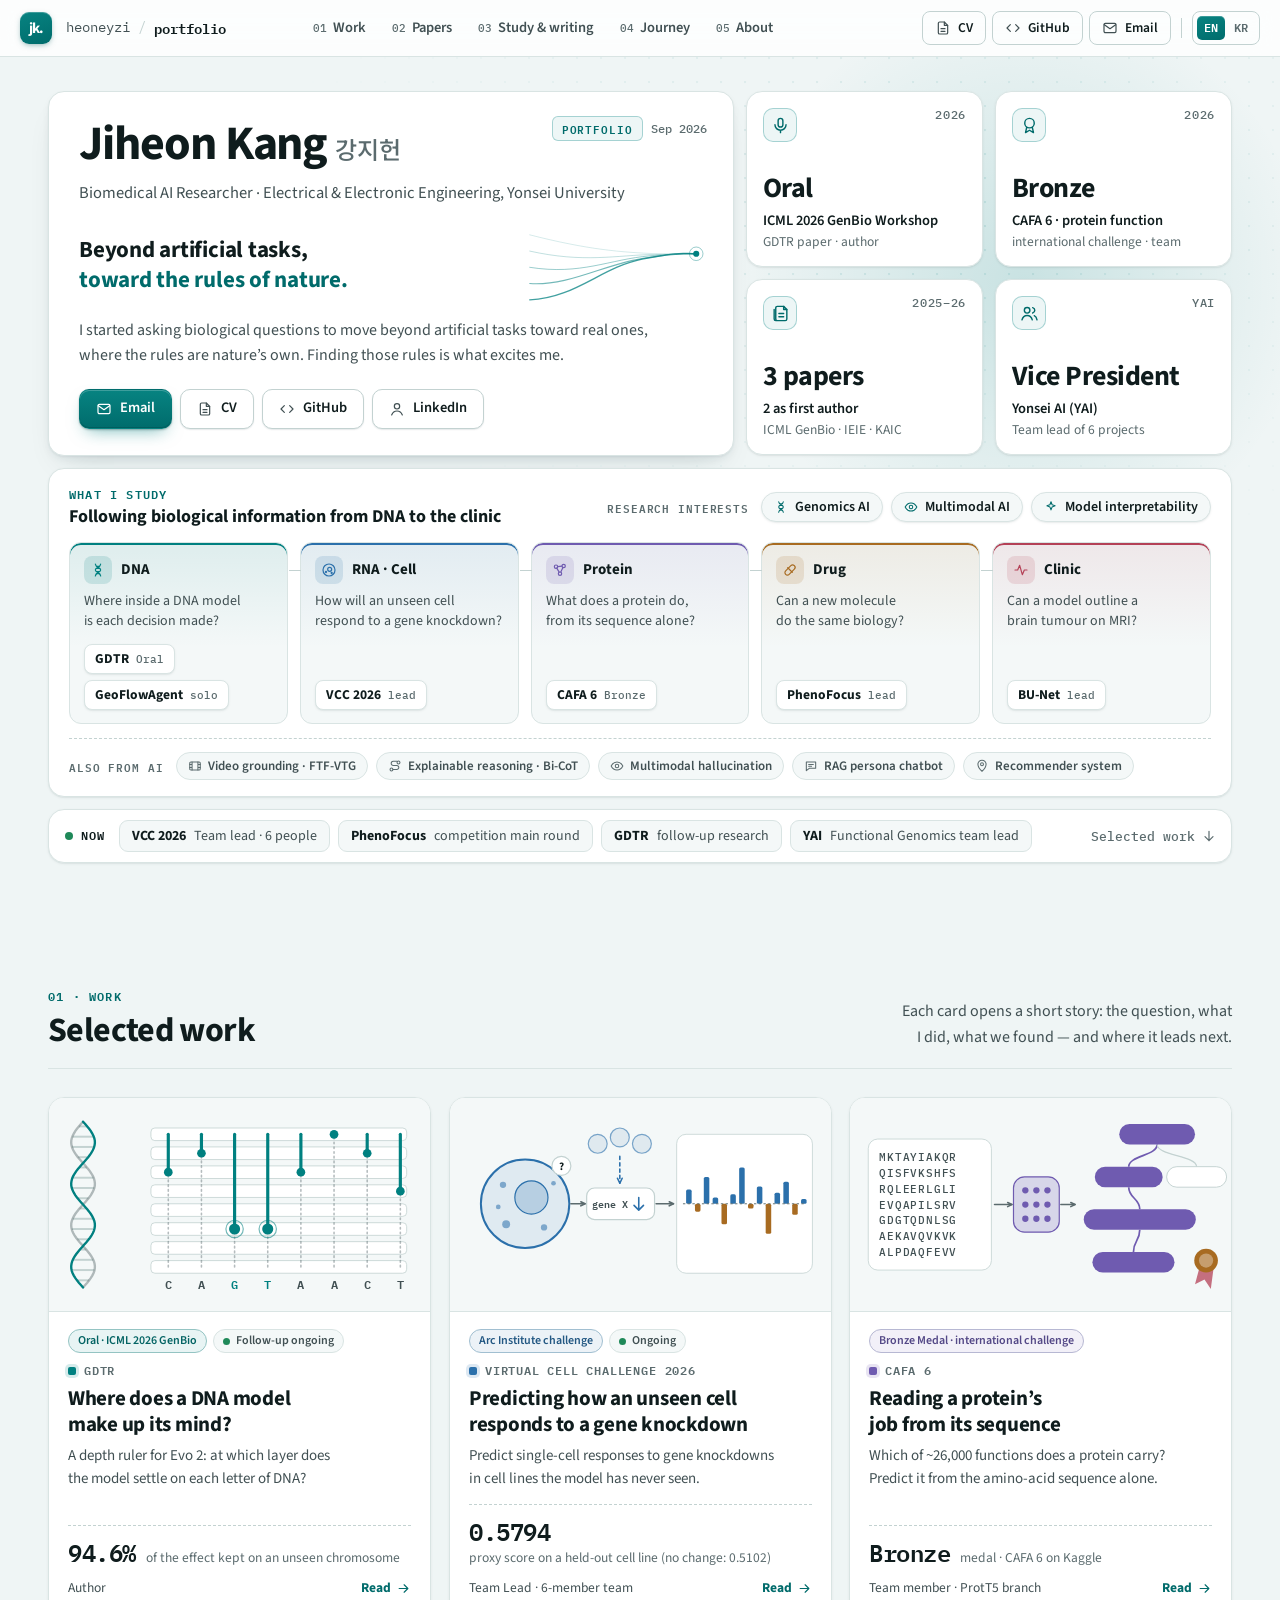
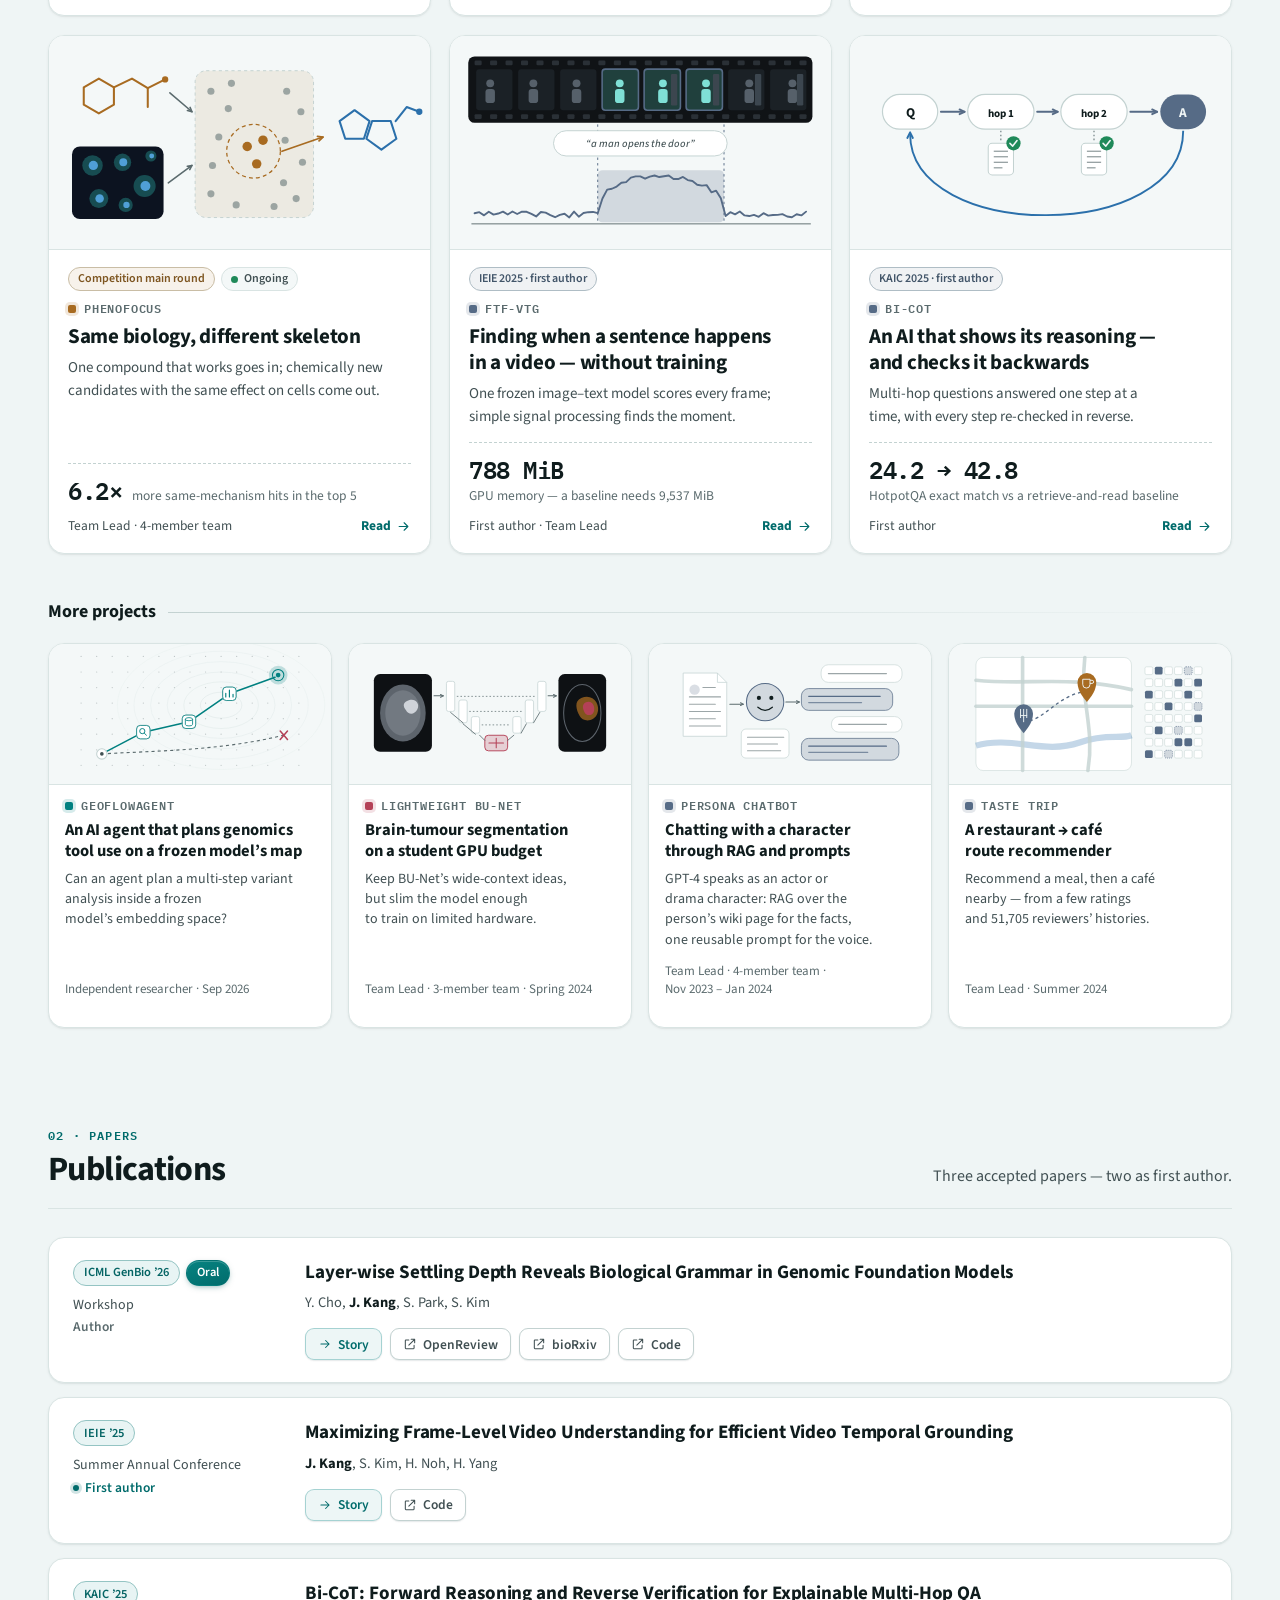
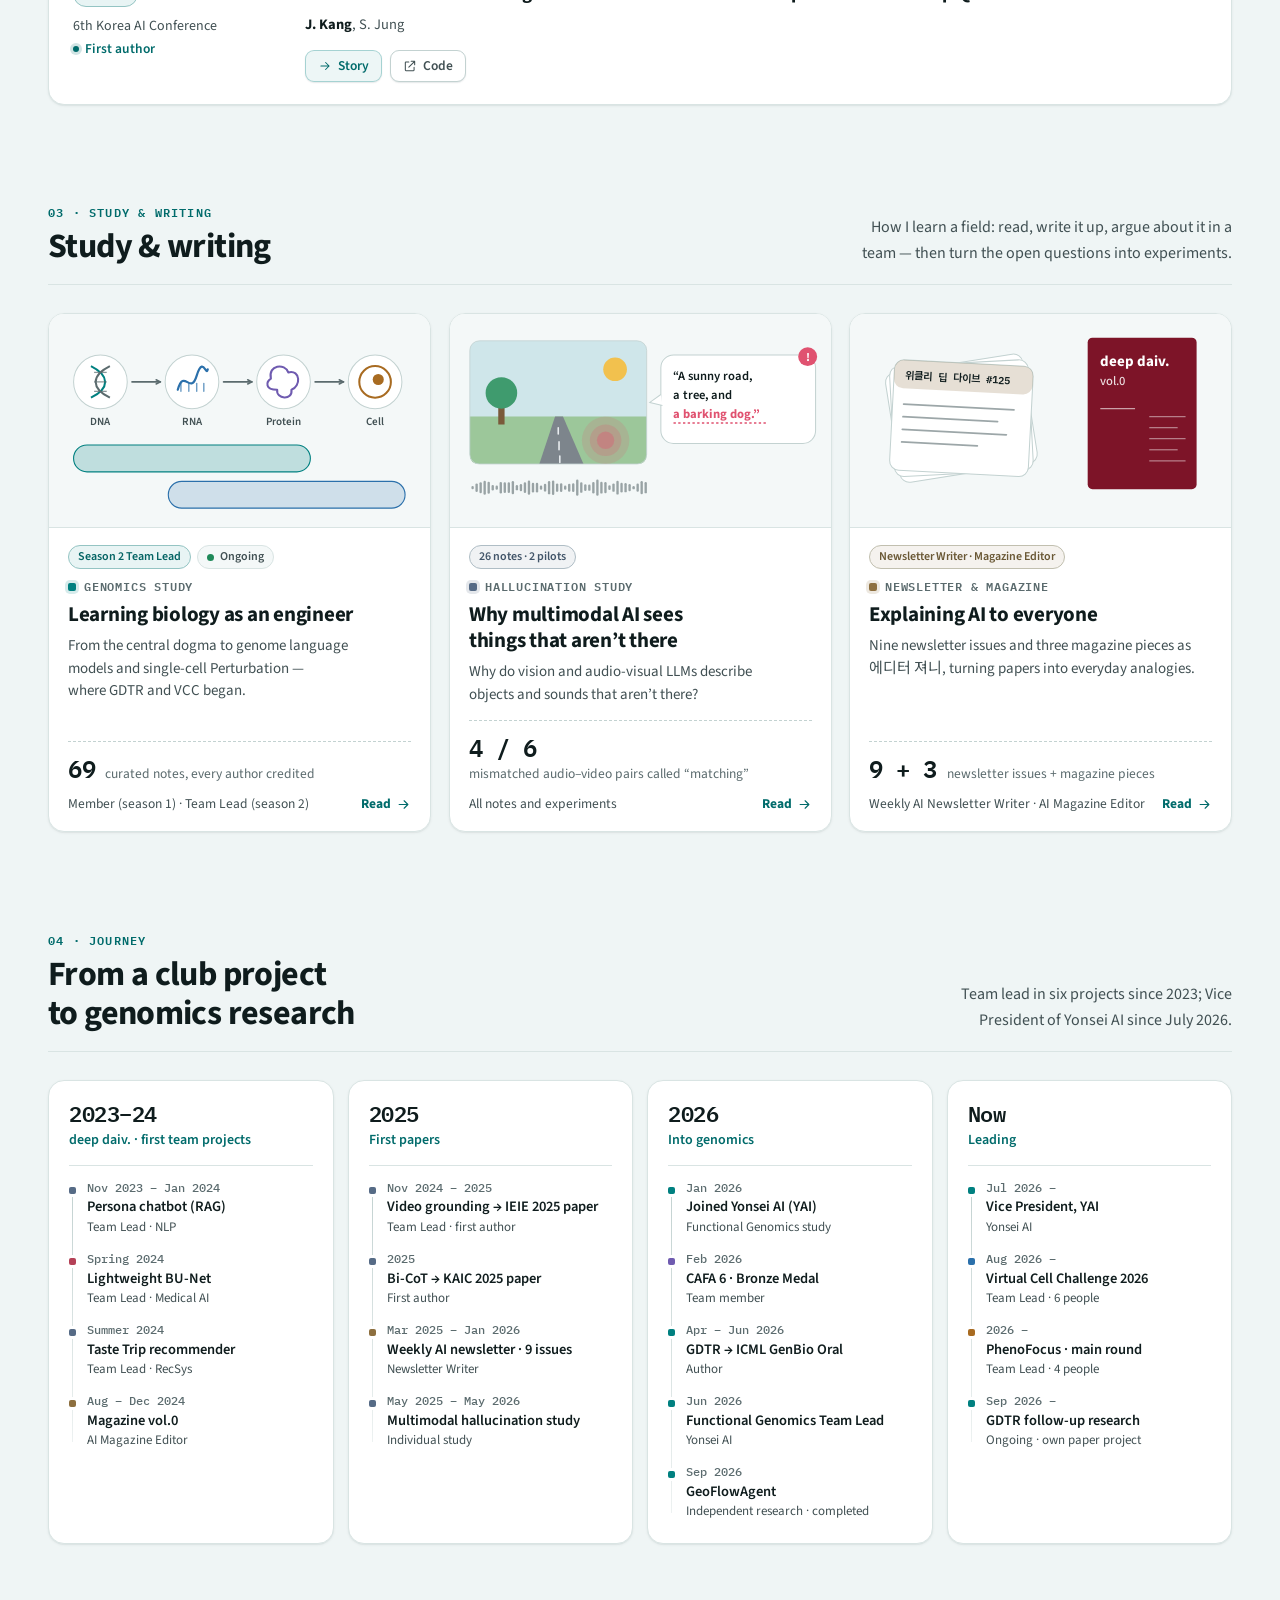
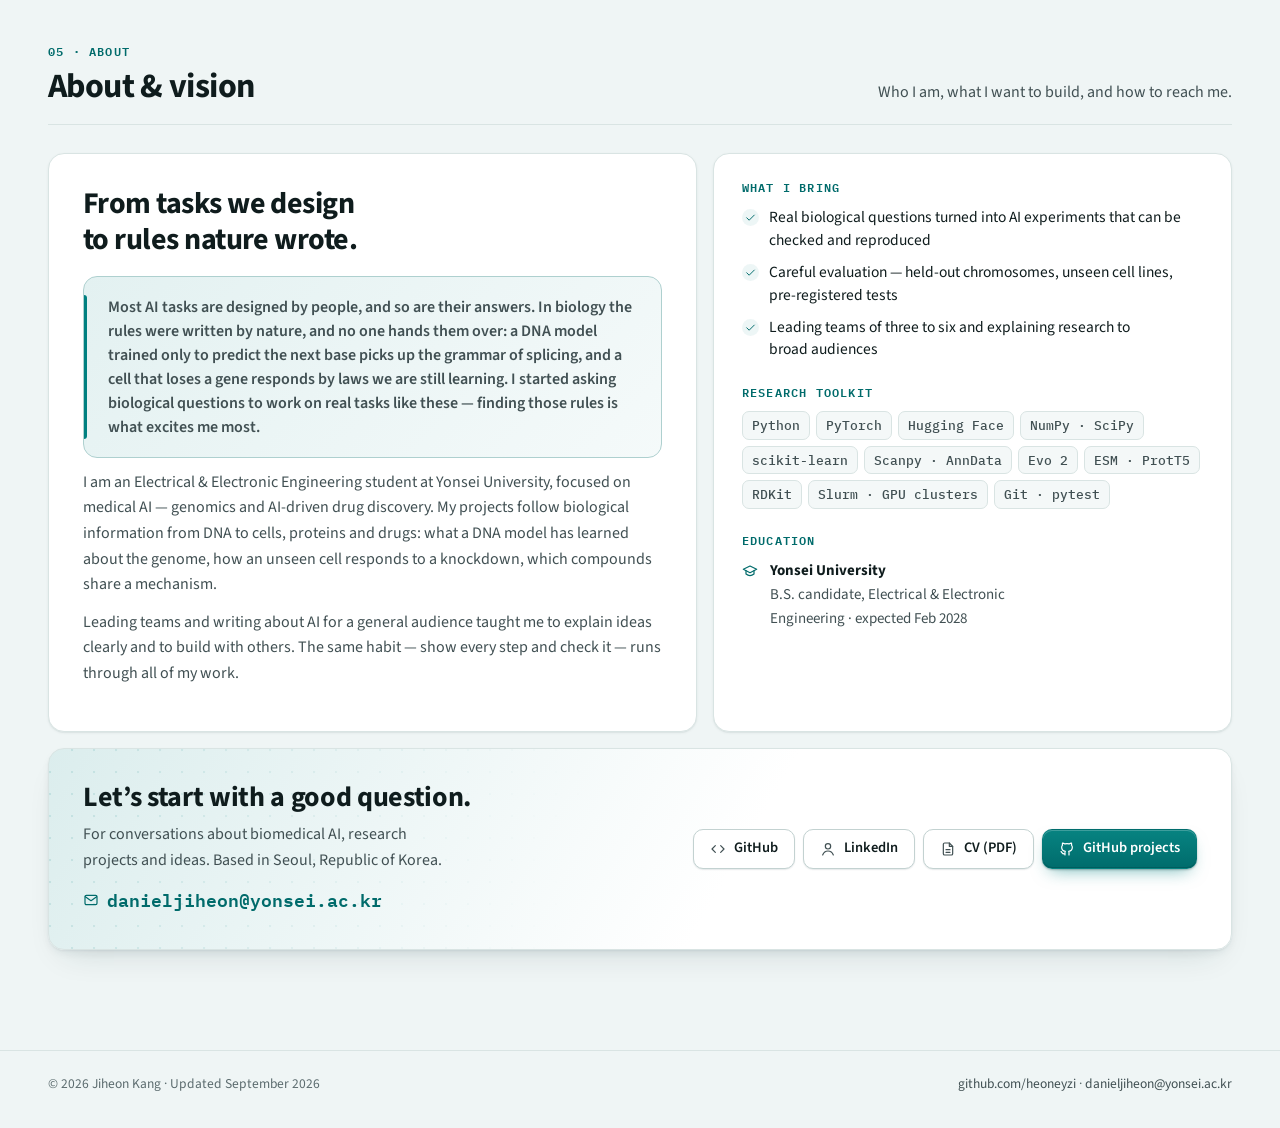
==== commit df13d6f6: "Remove the night-mode control from the homepage" ====
--- a/index.html
+++ b/index.html
@@ -1,13 +1,13 @@
 <!doctype html>
-<html lang="en" data-theme="dark">
+<html lang="en">
 <head>
 <meta charset="utf-8">
 <meta name="viewport" content="width=device-width,initial-scale=1">
 <title>Jiheon Kang · Biomedical AI Researcher</title>
 <meta name="title-ko" content="강지헌 · Biomedical AI 연구자">
 <meta name="description" content="Jiheon Kang (강지헌), Yonsei University — moving beyond artificial AI tasks toward real ones: finding nature’s rules in DNA, cells and proteins. Papers, projects and study notes.">
-<meta name="theme-color" content="#0b1011">
-<meta name="color-scheme" content="dark light">
+<meta name="theme-color" content="#f4f8f8">
+<meta name="color-scheme" content="light">
 <link rel="canonical" href="https://heoneyzi.github.io/">
 <meta property="og:type" content="website">
 <meta property="og:title" content="Jiheon Kang · Biomedical AI Researcher">
@@ -19,13 +19,12 @@
 <link rel="preconnect" href="https://fonts.googleapis.com">
 <link rel="preconnect" href="https://fonts.gstatic.com" crossorigin>
 <link rel="stylesheet" href="https://fonts.googleapis.com/css2?family=Source+Sans+3:ital,wght@0,400;0,500;0,600;0,700;1,400&family=IBM+Plex+Mono:wght@400;500;600&family=Noto+Sans+KR:wght@400;500;700&display=swap">
-<link rel="stylesheet" href="assets/site.css">
-<script>(function(){try{var t=localStorage.getItem('hz-theme');if(t==='light'){document.documentElement.setAttribute('data-theme','light');}}catch(e){}})();</script>
-<script src="assets/site.js" defer></script>
+<link rel="stylesheet" href="assets/site.css?v=light-only-20260928">
+<script src="assets/site.js?v=light-only-20260928" defer></script>
 </head>
 <body>
 <a class="skip" href="#main" data-ko="본문으로 건너뛰기">Skip to content</a>
-<svg class="sprite" aria-hidden="true" focusable="false" xmlns="http://www.w3.org/2000/svg"><symbol id="i-mail" viewBox="0 0 24 24" fill="none" stroke="currentColor" stroke-width="1.8" stroke-linecap="round" stroke-linejoin="round"><rect x="3" y="5" width="18" height="14" rx="2"/><path d="m3.5 7 8.5 6 8.5-6"/></symbol><symbol id="i-file" viewBox="0 0 24 24" fill="none" stroke="currentColor" stroke-width="1.8" stroke-linecap="round" stroke-linejoin="round"><path d="M14 3H7a2 2 0 0 0-2 2v14a2 2 0 0 0 2 2h10a2 2 0 0 0 2-2V8z"/><path d="M14 3v5h5M9 13h6M9 17h6"/></symbol><symbol id="i-code" viewBox="0 0 24 24" fill="none" stroke="currentColor" stroke-width="1.8" stroke-linecap="round" stroke-linejoin="round"><path d="m8 7-5 5 5 5M16 7l5 5-5 5"/></symbol><symbol id="i-user" viewBox="0 0 24 24" fill="none" stroke="currentColor" stroke-width="1.8" stroke-linecap="round" stroke-linejoin="round"><circle cx="12" cy="8" r="4"/><path d="M4 21c1.5-4 4.5-6 8-6s6.5 2 8 6"/></symbol><symbol id="i-sun" viewBox="0 0 24 24" fill="none" stroke="currentColor" stroke-width="1.8" stroke-linecap="round" stroke-linejoin="round"><circle cx="12" cy="12" r="4"/><path d="M12 2v2M12 20v2M4.9 4.9l1.4 1.4M17.7 17.7l1.4 1.4M2 12h2M20 12h2M4.9 19.1l1.4-1.4M17.7 6.3l1.4-1.4"/></symbol><symbol id="i-moon" viewBox="0 0 24 24" fill="none" stroke="currentColor" stroke-width="1.8" stroke-linecap="round" stroke-linejoin="round"><path d="M20 14.5A8 8 0 1 1 9.5 4a6.5 6.5 0 0 0 10.5 10.5z"/></symbol><symbol id="i-arrow" viewBox="0 0 24 24" fill="none" stroke="currentColor" stroke-width="1.8" stroke-linecap="round" stroke-linejoin="round"><path d="M5 12h14M13 6l6 6-6 6"/></symbol><symbol id="i-ext" viewBox="0 0 24 24" fill="none" stroke="currentColor" stroke-width="1.8" stroke-linecap="round" stroke-linejoin="round"><path d="M14 4h6v6M10 14 20 4M19 14v5a1 1 0 0 1-1 1H5a1 1 0 0 1-1-1V6a1 1 0 0 1 1-1h5"/></symbol><symbol id="i-mic" viewBox="0 0 24 24" fill="none" stroke="currentColor" stroke-width="1.8" stroke-linecap="round" stroke-linejoin="round"><rect x="9" y="3" width="6" height="11" rx="3"/><path d="M5 11a7 7 0 0 0 14 0M12 18v3"/></symbol><symbol id="i-medal" viewBox="0 0 24 24" fill="none" stroke="currentColor" stroke-width="1.8" stroke-linecap="round" stroke-linejoin="round"><circle cx="12" cy="9" r="6"/><path d="m8.5 14-1.5 7 5-3 5 3-1.5-7"/></symbol><symbol id="i-papers" viewBox="0 0 24 24" fill="none" stroke="currentColor" stroke-width="1.8" stroke-linecap="round" stroke-linejoin="round"><path d="M8 3h8l4 4v12a2 2 0 0 1-2 2H8a2 2 0 0 1-2-2V5a2 2 0 0 1 2-2z"/><path d="M16 3v4h4M4 7v12a2 2 0 0 0 2 2M10 12h6M10 16h6"/></symbol><symbol id="i-users" viewBox="0 0 24 24" fill="none" stroke="currentColor" stroke-width="1.8" stroke-linecap="round" stroke-linejoin="round"><circle cx="9" cy="8" r="3.5"/><path d="M2.5 20c.9-3.4 3.3-5.5 6.5-5.5s5.6 2.1 6.5 5.5M16 4.6a3.5 3.5 0 0 1 0 6.8M18 14.8c1.8.8 3 2.6 3.5 5.2"/></symbol><symbol id="i-dna" viewBox="0 0 24 24" fill="none" stroke="currentColor" stroke-width="1.8" stroke-linecap="round" stroke-linejoin="round"><path d="M8 3c0 5 8 5 8 9s-8 4-8 9M16 3c0 5-8 5-8 9s8 4 8 9M9.5 6.5h5M10 9.5h4M10 14.5h4M9.5 17.5h5"/></symbol><symbol id="i-cell" viewBox="0 0 24 24" fill="none" stroke="currentColor" stroke-width="1.8" stroke-linecap="round" stroke-linejoin="round"><circle cx="12" cy="12" r="9"/><circle cx="13" cy="11" r="3"/><circle cx="7.5" cy="15" r=".8"/><circle cx="16" cy="16.5" r=".8"/></symbol><symbol id="i-protein" viewBox="0 0 24 24" fill="none" stroke="currentColor" stroke-width="1.8" stroke-linecap="round" stroke-linejoin="round"><circle cx="6" cy="7" r="2.5"/><circle cx="17.5" cy="6" r="2.5"/><circle cx="12" cy="17.5" r="2.5"/><path d="M8.4 6.8 15 6.2M7.1 9.2l3.7 6M16.4 8.3 13.2 15"/></symbol><symbol id="i-pill" viewBox="0 0 24 24" fill="none" stroke="currentColor" stroke-width="1.8" stroke-linecap="round" stroke-linejoin="round"><rect x="2.8" y="8.3" width="18.4" height="7.4" rx="3.7" transform="rotate(-45 12 12)"/><path d="m8.6 8.6 6.8 6.8"/></symbol><symbol id="i-pulse" viewBox="0 0 24 24" fill="none" stroke="currentColor" stroke-width="1.8" stroke-linecap="round" stroke-linejoin="round"><path d="M3 12h4l3-7 4 14 3-7h4"/></symbol><symbol id="i-film" viewBox="0 0 24 24" fill="none" stroke="currentColor" stroke-width="1.8" stroke-linecap="round" stroke-linejoin="round"><rect x="3" y="5" width="18" height="14" rx="2"/><path d="M7 5v14M17 5v14M3 9.5h4M3 14.5h4M17 9.5h4M17 14.5h4"/></symbol><symbol id="i-route" viewBox="0 0 24 24" fill="none" stroke="currentColor" stroke-width="1.8" stroke-linecap="round" stroke-linejoin="round"><circle cx="6" cy="18" r="2.5"/><circle cx="18" cy="6" r="2.5"/><path d="M8.5 18H15a3.5 3.5 0 0 0 0-7H9a3.5 3.5 0 0 1 0-7h6.5"/></symbol><symbol id="i-compass" viewBox="0 0 24 24" fill="none" stroke="currentColor" stroke-width="1.8" stroke-linecap="round" stroke-linejoin="round"><circle cx="12" cy="12" r="9"/><path d="m15.5 8.5-2 5-5 2 2-5z"/></symbol><symbol id="i-chat" viewBox="0 0 24 24" fill="none" stroke="currentColor" stroke-width="1.8" stroke-linecap="round" stroke-linejoin="round"><path d="M4 5h16v11H9l-5 4z"/><path d="M8 9.5h8M8 12.5h5"/></symbol><symbol id="i-pin" viewBox="0 0 24 24" fill="none" stroke="currentColor" stroke-width="1.8" stroke-linecap="round" stroke-linejoin="round"><path d="M12 21s7-6.2 7-12a7 7 0 1 0-14 0c0 5.8 7 12 7 12z"/><circle cx="12" cy="9" r="2.5"/></symbol><symbol id="i-book" viewBox="0 0 24 24" fill="none" stroke="currentColor" stroke-width="1.8" stroke-linecap="round" stroke-linejoin="round"><path d="M3 5h6a3 3 0 0 1 3 3v12a2 2 0 0 0-2-2H3zM21 5h-6a3 3 0 0 0-3 3v12a2 2 0 0 1 2-2h7z"/></symbol><symbol id="i-eye" viewBox="0 0 24 24" fill="none" stroke="currentColor" stroke-width="1.8" stroke-linecap="round" stroke-linejoin="round"><path d="M2 12s3.5-7 10-7 10 7 10 7-3.5 7-10 7S2 12 2 12z"/><circle cx="12" cy="12" r="3"/></symbol><symbol id="i-pen" viewBox="0 0 24 24" fill="none" stroke="currentColor" stroke-width="1.8" stroke-linecap="round" stroke-linejoin="round"><path d="M4 20h4L19 9a2.8 2.8 0 0 0-4-4L4 16z"/><path d="m13.5 6.5 4 4"/></symbol><symbol id="i-check" viewBox="0 0 24 24" fill="none" stroke="currentColor" stroke-width="1.8" stroke-linecap="round" stroke-linejoin="round"><path d="m5 12.5 4.5 4.5L19 7.5"/></symbol><symbol id="i-cap" viewBox="0 0 24 24" fill="none" stroke="currentColor" stroke-width="1.8" stroke-linecap="round" stroke-linejoin="round"><path d="M2 9.5 12 4.5l10 5-10 5z"/><path d="M6 11.5v5c3.5 2.7 8.5 2.7 12 0v-5"/></symbol><symbol id="i-info" viewBox="0 0 24 24" fill="none" stroke="currentColor" stroke-width="1.8" stroke-linecap="round" stroke-linejoin="round"><circle cx="12" cy="12" r="9"/><path d="M12 11v6M12 7.5v.5"/></symbol><symbol id="i-down" viewBox="0 0 24 24" fill="none" stroke="currentColor" stroke-width="1.8" stroke-linecap="round" stroke-linejoin="round"><path d="M12 5v14M6 13l6 6 6-6"/></symbol><symbol id="i-spark" viewBox="0 0 24 24" fill="none" stroke="currentColor" stroke-width="1.8" stroke-linecap="round" stroke-linejoin="round"><path d="M12 3l1.9 5.1L19 10l-5.1 1.9L12 17l-1.9-5.1L5 10l5.1-1.9z"/></symbol><symbol id="i-github" viewBox="0 0 24 24" fill="none" stroke="currentColor" stroke-width="1.8" stroke-linecap="round" stroke-linejoin="round"><path d="M9 19c-4.3 1.4-4.3-2.5-6-3m12 5v-3.5c0-1 .1-1.4-.5-2 2.8-.3 5.5-1.4 5.5-6a4.6 4.6 0 0 0-1.3-3.2 4.2 4.2 0 0 0-.1-3.2s-1.1-.3-3.5 1.3a12.3 12.3 0 0 0-6.2 0C6.5 2.8 5.4 3.1 5.4 3.1a4.2 4.2 0 0 0-.1 3.2A4.6 4.6 0 0 0 4 9.5c0 4.6 2.7 5.7 5.5 6-.6.6-.6 1.2-.5 2V21"/></symbol></svg>
+<svg class="sprite" aria-hidden="true" focusable="false" xmlns="http://www.w3.org/2000/svg"><symbol id="i-mail" viewBox="0 0 24 24" fill="none" stroke="currentColor" stroke-width="1.8" stroke-linecap="round" stroke-linejoin="round"><rect x="3" y="5" width="18" height="14" rx="2"/><path d="m3.5 7 8.5 6 8.5-6"/></symbol><symbol id="i-file" viewBox="0 0 24 24" fill="none" stroke="currentColor" stroke-width="1.8" stroke-linecap="round" stroke-linejoin="round"><path d="M14 3H7a2 2 0 0 0-2 2v14a2 2 0 0 0 2 2h10a2 2 0 0 0 2-2V8z"/><path d="M14 3v5h5M9 13h6M9 17h6"/></symbol><symbol id="i-code" viewBox="0 0 24 24" fill="none" stroke="currentColor" stroke-width="1.8" stroke-linecap="round" stroke-linejoin="round"><path d="m8 7-5 5 5 5M16 7l5 5-5 5"/></symbol><symbol id="i-user" viewBox="0 0 24 24" fill="none" stroke="currentColor" stroke-width="1.8" stroke-linecap="round" stroke-linejoin="round"><circle cx="12" cy="8" r="4"/><path d="M4 21c1.5-4 4.5-6 8-6s6.5 2 8 6"/></symbol><symbol id="i-arrow" viewBox="0 0 24 24" fill="none" stroke="currentColor" stroke-width="1.8" stroke-linecap="round" stroke-linejoin="round"><path d="M5 12h14M13 6l6 6-6 6"/></symbol><symbol id="i-ext" viewBox="0 0 24 24" fill="none" stroke="currentColor" stroke-width="1.8" stroke-linecap="round" stroke-linejoin="round"><path d="M14 4h6v6M10 14 20 4M19 14v5a1 1 0 0 1-1 1H5a1 1 0 0 1-1-1V6a1 1 0 0 1 1-1h5"/></symbol><symbol id="i-mic" viewBox="0 0 24 24" fill="none" stroke="currentColor" stroke-width="1.8" stroke-linecap="round" stroke-linejoin="round"><rect x="9" y="3" width="6" height="11" rx="3"/><path d="M5 11a7 7 0 0 0 14 0M12 18v3"/></symbol><symbol id="i-medal" viewBox="0 0 24 24" fill="none" stroke="currentColor" stroke-width="1.8" stroke-linecap="round" stroke-linejoin="round"><circle cx="12" cy="9" r="6"/><path d="m8.5 14-1.5 7 5-3 5 3-1.5-7"/></symbol><symbol id="i-papers" viewBox="0 0 24 24" fill="none" stroke="currentColor" stroke-width="1.8" stroke-linecap="round" stroke-linejoin="round"><path d="M8 3h8l4 4v12a2 2 0 0 1-2 2H8a2 2 0 0 1-2-2V5a2 2 0 0 1 2-2z"/><path d="M16 3v4h4M4 7v12a2 2 0 0 0 2 2M10 12h6M10 16h6"/></symbol><symbol id="i-users" viewBox="0 0 24 24" fill="none" stroke="currentColor" stroke-width="1.8" stroke-linecap="round" stroke-linejoin="round"><circle cx="9" cy="8" r="3.5"/><path d="M2.5 20c.9-3.4 3.3-5.5 6.5-5.5s5.6 2.1 6.5 5.5M16 4.6a3.5 3.5 0 0 1 0 6.8M18 14.8c1.8.8 3 2.6 3.5 5.2"/></symbol><symbol id="i-dna" viewBox="0 0 24 24" fill="none" stroke="currentColor" stroke-width="1.8" stroke-linecap="round" stroke-linejoin="round"><path d="M8 3c0 5 8 5 8 9s-8 4-8 9M16 3c0 5-8 5-8 9s8 4 8 9M9.5 6.5h5M10 9.5h4M10 14.5h4M9.5 17.5h5"/></symbol><symbol id="i-cell" viewBox="0 0 24 24" fill="none" stroke="currentColor" stroke-width="1.8" stroke-linecap="round" stroke-linejoin="round"><circle cx="12" cy="12" r="9"/><circle cx="13" cy="11" r="3"/><circle cx="7.5" cy="15" r=".8"/><circle cx="16" cy="16.5" r=".8"/></symbol><symbol id="i-protein" viewBox="0 0 24 24" fill="none" stroke="currentColor" stroke-width="1.8" stroke-linecap="round" stroke-linejoin="round"><circle cx="6" cy="7" r="2.5"/><circle cx="17.5" cy="6" r="2.5"/><circle cx="12" cy="17.5" r="2.5"/><path d="M8.4 6.8 15 6.2M7.1 9.2l3.7 6M16.4 8.3 13.2 15"/></symbol><symbol id="i-pill" viewBox="0 0 24 24" fill="none" stroke="currentColor" stroke-width="1.8" stroke-linecap="round" stroke-linejoin="round"><rect x="2.8" y="8.3" width="18.4" height="7.4" rx="3.7" transform="rotate(-45 12 12)"/><path d="m8.6 8.6 6.8 6.8"/></symbol><symbol id="i-pulse" viewBox="0 0 24 24" fill="none" stroke="currentColor" stroke-width="1.8" stroke-linecap="round" stroke-linejoin="round"><path d="M3 12h4l3-7 4 14 3-7h4"/></symbol><symbol id="i-film" viewBox="0 0 24 24" fill="none" stroke="currentColor" stroke-width="1.8" stroke-linecap="round" stroke-linejoin="round"><rect x="3" y="5" width="18" height="14" rx="2"/><path d="M7 5v14M17 5v14M3 9.5h4M3 14.5h4M17 9.5h4M17 14.5h4"/></symbol><symbol id="i-route" viewBox="0 0 24 24" fill="none" stroke="currentColor" stroke-width="1.8" stroke-linecap="round" stroke-linejoin="round"><circle cx="6" cy="18" r="2.5"/><circle cx="18" cy="6" r="2.5"/><path d="M8.5 18H15a3.5 3.5 0 0 0 0-7H9a3.5 3.5 0 0 1 0-7h6.5"/></symbol><symbol id="i-compass" viewBox="0 0 24 24" fill="none" stroke="currentColor" stroke-width="1.8" stroke-linecap="round" stroke-linejoin="round"><circle cx="12" cy="12" r="9"/><path d="m15.5 8.5-2 5-5 2 2-5z"/></symbol><symbol id="i-chat" viewBox="0 0 24 24" fill="none" stroke="currentColor" stroke-width="1.8" stroke-linecap="round" stroke-linejoin="round"><path d="M4 5h16v11H9l-5 4z"/><path d="M8 9.5h8M8 12.5h5"/></symbol><symbol id="i-pin" viewBox="0 0 24 24" fill="none" stroke="currentColor" stroke-width="1.8" stroke-linecap="round" stroke-linejoin="round"><path d="M12 21s7-6.2 7-12a7 7 0 1 0-14 0c0 5.8 7 12 7 12z"/><circle cx="12" cy="9" r="2.5"/></symbol><symbol id="i-book" viewBox="0 0 24 24" fill="none" stroke="currentColor" stroke-width="1.8" stroke-linecap="round" stroke-linejoin="round"><path d="M3 5h6a3 3 0 0 1 3 3v12a2 2 0 0 0-2-2H3zM21 5h-6a3 3 0 0 0-3 3v12a2 2 0 0 1 2-2h7z"/></symbol><symbol id="i-eye" viewBox="0 0 24 24" fill="none" stroke="currentColor" stroke-width="1.8" stroke-linecap="round" stroke-linejoin="round"><path d="M2 12s3.5-7 10-7 10 7 10 7-3.5 7-10 7S2 12 2 12z"/><circle cx="12" cy="12" r="3"/></symbol><symbol id="i-pen" viewBox="0 0 24 24" fill="none" stroke="currentColor" stroke-width="1.8" stroke-linecap="round" stroke-linejoin="round"><path d="M4 20h4L19 9a2.8 2.8 0 0 0-4-4L4 16z"/><path d="m13.5 6.5 4 4"/></symbol><symbol id="i-check" viewBox="0 0 24 24" fill="none" stroke="currentColor" stroke-width="1.8" stroke-linecap="round" stroke-linejoin="round"><path d="m5 12.5 4.5 4.5L19 7.5"/></symbol><symbol id="i-cap" viewBox="0 0 24 24" fill="none" stroke="currentColor" stroke-width="1.8" stroke-linecap="round" stroke-linejoin="round"><path d="M2 9.5 12 4.5l10 5-10 5z"/><path d="M6 11.5v5c3.5 2.7 8.5 2.7 12 0v-5"/></symbol><symbol id="i-info" viewBox="0 0 24 24" fill="none" stroke="currentColor" stroke-width="1.8" stroke-linecap="round" stroke-linejoin="round"><circle cx="12" cy="12" r="9"/><path d="M12 11v6M12 7.5v.5"/></symbol><symbol id="i-down" viewBox="0 0 24 24" fill="none" stroke="currentColor" stroke-width="1.8" stroke-linecap="round" stroke-linejoin="round"><path d="M12 5v14M6 13l6 6 6-6"/></symbol><symbol id="i-spark" viewBox="0 0 24 24" fill="none" stroke="currentColor" stroke-width="1.8" stroke-linecap="round" stroke-linejoin="round"><path d="M12 3l1.9 5.1L19 10l-5.1 1.9L12 17l-1.9-5.1L5 10l5.1-1.9z"/></symbol><symbol id="i-github" viewBox="0 0 24 24" fill="none" stroke="currentColor" stroke-width="1.8" stroke-linecap="round" stroke-linejoin="round"><path d="M9 19c-4.3 1.4-4.3-2.5-6-3m12 5v-3.5c0-1 .1-1.4-.5-2 2.8-.3 5.5-1.4 5.5-6a4.6 4.6 0 0 0-1.3-3.2 4.2 4.2 0 0 0-.1-3.2s-1.1-.3-3.5 1.3a12.3 12.3 0 0 0-6.2 0C6.5 2.8 5.4 3.1 5.4 3.1a4.2 4.2 0 0 0-.1 3.2A4.6 4.6 0 0 0 4 9.5c0 4.6 2.7 5.7 5.5 6-.6.6-.6 1.2-.5 2V21"/></symbol></svg>
 <header class="topbar">
   <div class="tb-row">
     <a class="brand" href="index.html" aria-label="Jiheon Kang — home" data-ko-aria="강지헌 — 홈"><span class="brand-mark">jk.</span></a>
@@ -36,7 +35,6 @@
       <a class="tb-btn" href="https://github.com/heoneyzi" target="_blank" rel="noopener" aria-label="GitHub"><svg class="ic" aria-hidden="true"><use href="#i-code"/></svg><span class="t">GitHub</span></a>
       <a class="tb-btn" href="mailto:danieljiheon@yonsei.ac.kr" aria-label="Email" data-ko-aria="이메일"><svg class="ic" aria-hidden="true"><use href="#i-mail"/></svg><span class="t" data-ko="이메일">Email</span></a>
       <span class="tb-sep" aria-hidden="true"></span>
-      <button class="ib theme-btn" type="button" data-theme-toggle data-l-light="Switch to light theme" data-l-dark="Switch to dark theme" aria-label="Switch to light theme"><svg class="ic i-sun" aria-hidden="true"><use href="#i-sun"/></svg><svg class="ic i-moon" aria-hidden="true"><use href="#i-moon"/></svg></button>
       <button class="lang-btn" type="button" data-lang-toggle aria-label="한국어로 보기" aria-pressed="false"><span class="l-en">EN</span><span class="l-ko">KR</span></button>
     </div>
   </div>
--- a/assets/site.css
+++ b/assets/site.css
@@ -1,9 +1,9 @@
 /* heoneyzi.github.io — research portfolio.
-   Dark "research report" look, built around the CV teal #008080.
-   Plain CSS, no build step. Colours are tokens on :root; [data-theme="light"] swaps them.
+   Light "research report" look, built around the CV teal #008080.
+   Plain CSS, no build step. The light palette is defined on :root.
    Depth system: every card rests on --e1, lifts to --e3 on hover; link cards tilt toward the pointer (site.js). */
 
-/* ------------------------------------------------------------------ tokens (dark is the default) */
+/* ------------------------------------------------------------------ tokens (always light) */
 :root{
   --font:"Source Sans 3","Noto Sans KR",system-ui,-apple-system,"Segoe UI",Roboto,sans-serif;
   --mono:"IBM Plex Mono","Noto Sans KR",ui-monospace,SFMono-Regular,Menlo,Consolas,monospace;
@@ -11,34 +11,7 @@
   --r:16px;
   --r-sm:10px;
   --ease:cubic-bezier(.2,.8,.2,1);
-  color-scheme:dark;
   --brand:#008080;
-  /* surfaces: teal-tinted near-blacks */
-  --bg:#090f10;--bg-2:#0c1314;--panel:#101819;--panel-2:#151f20;--hover:#1a2627;
-  --line:#202d2e;--line-2:#2f3f40;
-  --text:#e8eeee;--text-2:#b5c3c3;--text-3:#8c9d9e;
-  /* accent */
-  --accent:#3cc2b5;--accent-text:#5fd0c3;--accent-ink:#ffffff;
-  --accent-soft:rgba(60,194,181,.09);--accent-line:rgba(60,194,181,.36);--accent-glow:rgba(60,194,181,.20);
-  --btn-hi:#0a8683;--btn-lo:#006c6c;
-  --good:#54cc8e;--warn:#eeb154;
-  /* domain colours: DNA · cell · protein · drug · clinic · AI · writing (one lightness, one chroma) */
-  --c-dna:#3dc4b7;--c-cell:#6cb2ec;--c-protein:#ac9cf0;--c-drug:#e7aa5b;--c-clinic:#ed8395;--c-ai:#94adce;--c-write:#cfaf79;
-  /* depth */
-  --e1:inset 0 1px 0 rgba(255,255,255,.035),0 1px 2px rgba(0,0,0,.35);
-  --e2:inset 0 1px 0 rgba(255,255,255,.045),0 2px 6px rgba(0,0,0,.32),0 14px 30px -14px rgba(0,0,0,.65);
-  --e3:inset 0 1px 0 rgba(255,255,255,.06),0 6px 14px rgba(0,0,0,.34),0 30px 60px -22px rgba(0,0,0,.8),0 22px 50px -26px var(--glow,rgba(60,194,181,.45));
-  --e-btn:inset 0 1px 0 rgba(255,255,255,.05),0 1px 2px rgba(0,0,0,.4);
-  --e-btn-up:inset 0 1px 0 rgba(255,255,255,.07),0 4px 10px -2px rgba(0,0,0,.5),0 10px 22px -12px rgba(0,0,0,.6);
-  --e-press:inset 0 2px 4px rgba(0,0,0,.45);
-  --sheen:rgba(130,235,222,.075);
-  --ring:rgba(95,208,195,.65);
-  --dots:rgba(95,208,195,.13);
-  --topbar:rgba(12,19,20,.78);
-  /* aliases kept for og.py */
-  --teal:var(--accent);--teal-text:var(--accent-text);--teal-fill:var(--accent);--teal-ink:#04201d;--teal-soft:var(--accent-soft);--teal-line:var(--accent-line);--teal-glow:var(--accent-glow);
-}
-:root[data-theme="light"]{
   color-scheme:light;
   --bg:#eff5f5;--bg-2:#ffffff;--panel:#ffffff;--panel-2:#f4f8f8;--hover:#e8f2f1;
   --line:#d9e4e3;--line-2:#c3d2d1;
@@ -59,6 +32,8 @@
   --dots:rgba(0,128,128,.12);
   --topbar:rgba(255,255,255,.8);
   --teal-ink:#ffffff;
+  /* aliases kept for og.py */
+  --teal:var(--accent);--teal-text:var(--accent-text);--teal-fill:var(--accent);--teal-soft:var(--accent-soft);--teal-line:var(--accent-line);--teal-glow:var(--accent-glow);
 }
 
 /* ------------------------------------------------------------------ base */
@@ -87,8 +62,7 @@
 
 /* ------------------------------------------------------------------ top bar */
 .topbar{position:sticky;top:0;z-index:60;background:var(--topbar);-webkit-backdrop-filter:saturate(1.5) blur(14px);backdrop-filter:saturate(1.5) blur(14px);border-bottom:1px solid var(--line);transition:box-shadow .3s ease,border-color .3s ease}
-.topbar.is-scrolled{box-shadow:0 10px 30px -18px rgba(0,0,0,.45)}
-:root[data-theme="light"] .topbar.is-scrolled{box-shadow:0 10px 30px -20px rgba(12,48,50,.28)}
+.topbar.is-scrolled{box-shadow:0 10px 30px -20px rgba(12,48,50,.28)}
 .tb-row{height:var(--tb-h);display:flex;align-items:center;gap:14px;padding:0 20px;max-width:1440px;margin:0 auto}
 .brand{display:inline-flex;align-items:center;gap:10px;text-decoration:none;border-radius:9px;flex:none}
 .brand-mark{display:grid;place-items:center;width:32px;height:32px;border-radius:9px;background:linear-gradient(160deg,var(--btn-hi),var(--btn-lo));color:#fff;font:700 15px/1 var(--font);letter-spacing:-.05em;box-shadow:inset 0 1px 0 rgba(255,255,255,.22),0 2px 6px -2px rgba(0,80,80,.55);transition:transform .25s var(--ease),box-shadow .25s var(--ease)}
@@ -112,11 +86,6 @@
 .tb-btn .ic{color:var(--text-2)}
 .tb-btn:hover .ic{color:var(--accent-text)}
 .tb-sep{width:1px;height:20px;background:var(--line-2);margin:0 4px}
-.ib{display:inline-grid;place-items:center;width:34px;height:34px;padding:0;border-radius:8px;border:1px solid var(--line-2);background:transparent;color:var(--text-2);cursor:pointer;flex:none;transition:background-color .15s ease,color .15s ease,border-color .15s ease}
-.ib:hover{background:var(--panel);color:var(--accent-text);border-color:var(--accent-line)}
-.ib .ic{transition:transform .5s var(--ease)}
-.ib:hover .ic{transform:rotate(-20deg)}
-:root:not([data-theme="light"]) .theme-btn .i-moon,:root[data-theme="light"] .theme-btn .i-sun{display:none}
 .lang-btn{display:inline-flex;align-items:center;gap:2px;height:34px;padding:0 4px;border:1px solid var(--line-2);border-radius:8px;background:transparent;cursor:pointer;transition:border-color .15s ease}
 .lang-btn:hover{border-color:var(--accent-line)}
 .lang-btn span{display:inline-grid;place-items:center;min-width:28px;height:24px;padding:0 5px;border-radius:5px;font:600 11.5px/1 var(--mono);color:var(--text-3);transition:background-color .2s ease,color .2s ease}
@@ -153,7 +122,6 @@
 
 /* ------------------------------------------------------------------ cards + depth */
 .card{position:relative;background:var(--panel);border:1px solid var(--line);border-radius:var(--r);box-shadow:var(--e1)}
-:where(:root:not([data-theme="light"])) .card{background:linear-gradient(180deg,color-mix(in srgb,var(--panel) 95%,#9ff) 0,var(--panel) 140px)}
 a.card{text-decoration:none;color:inherit}
 /* lift: containers that hold several links */
 .lift{transition:transform .35s var(--ease),box-shadow .35s var(--ease),border-color .25s ease}
@@ -439,7 +407,7 @@
 .pn a:hover b{color:var(--accent-text)}
 .pn .next{text-align:right}
 
-/* ------------------------------------------------------------------ illustrations (inline SVG, themed) */
+/* ------------------------------------------------------------------ illustrations (inline SVG) */
 .ill{--ink:var(--text-3);font-family:var(--font)}
 .ill .i-bg{fill:var(--panel-2)}
 .ill .i-grid{stroke:var(--line);stroke-width:1;fill:none}
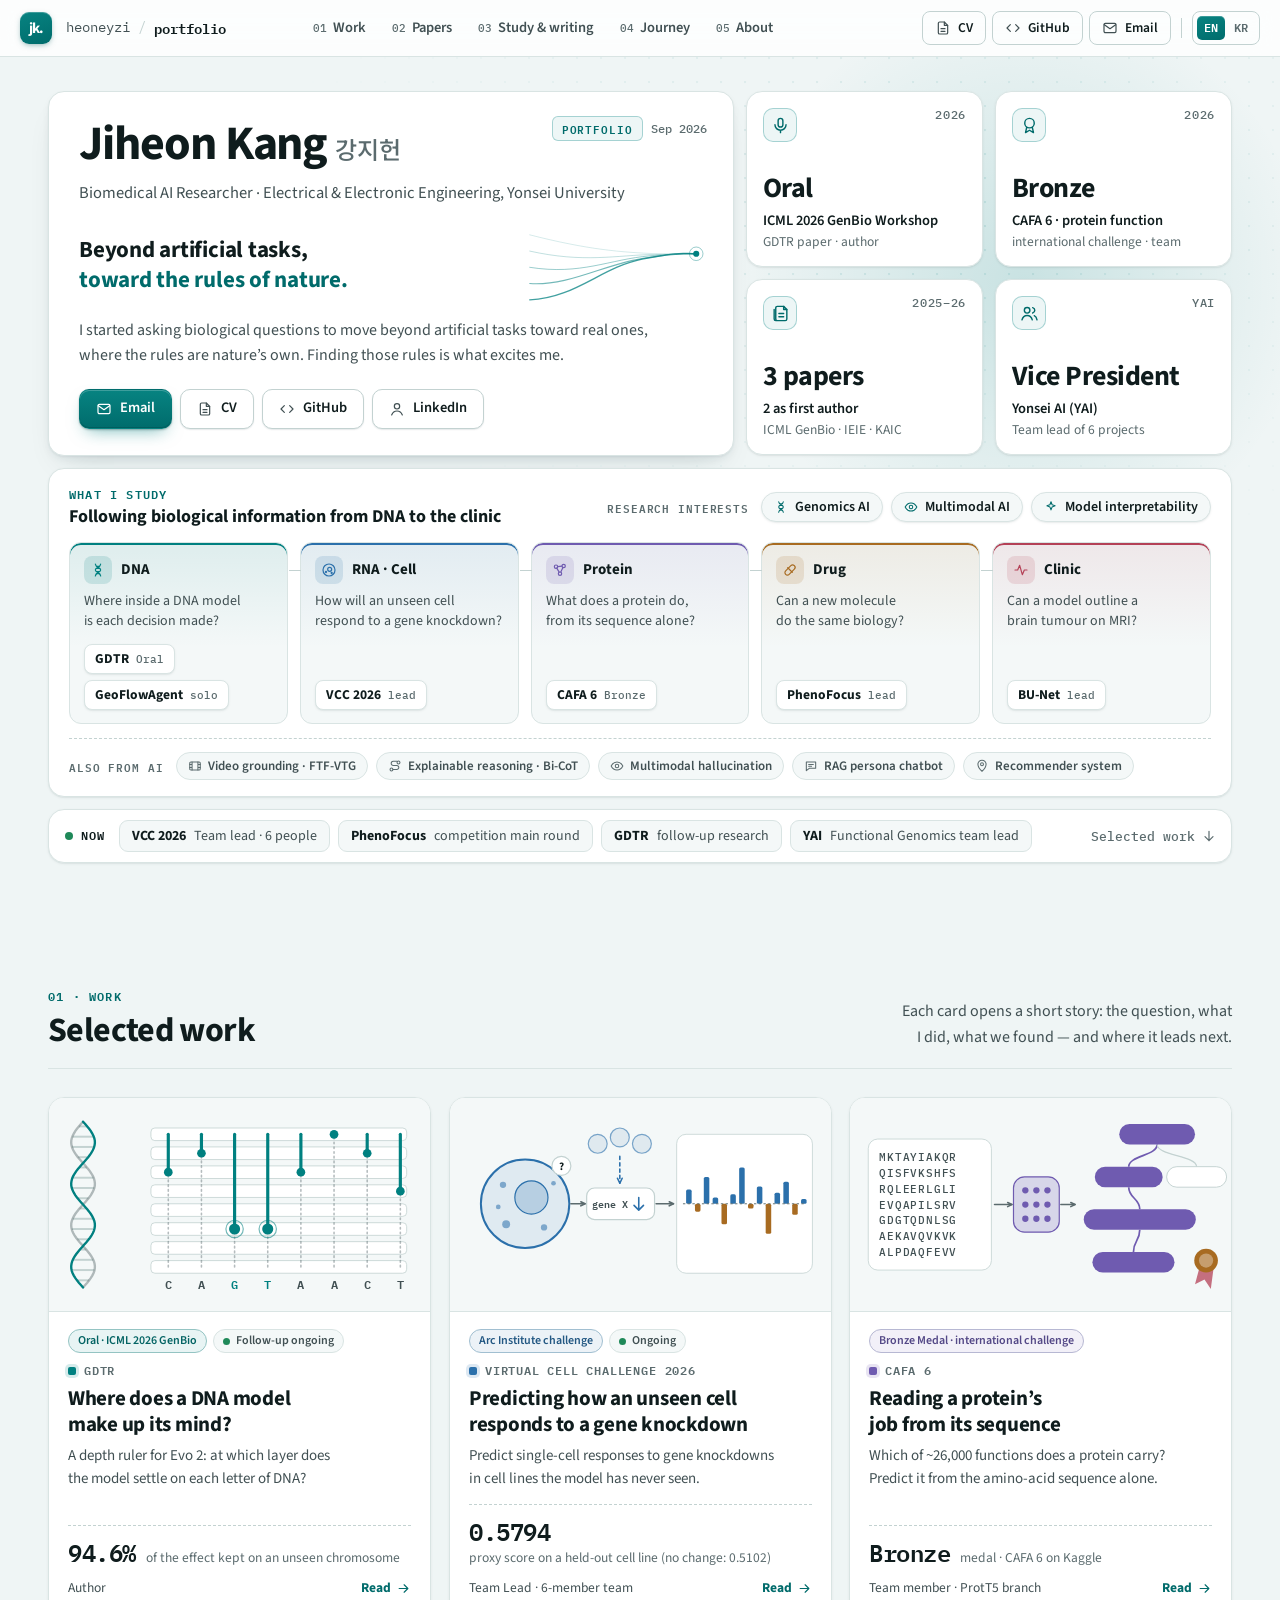
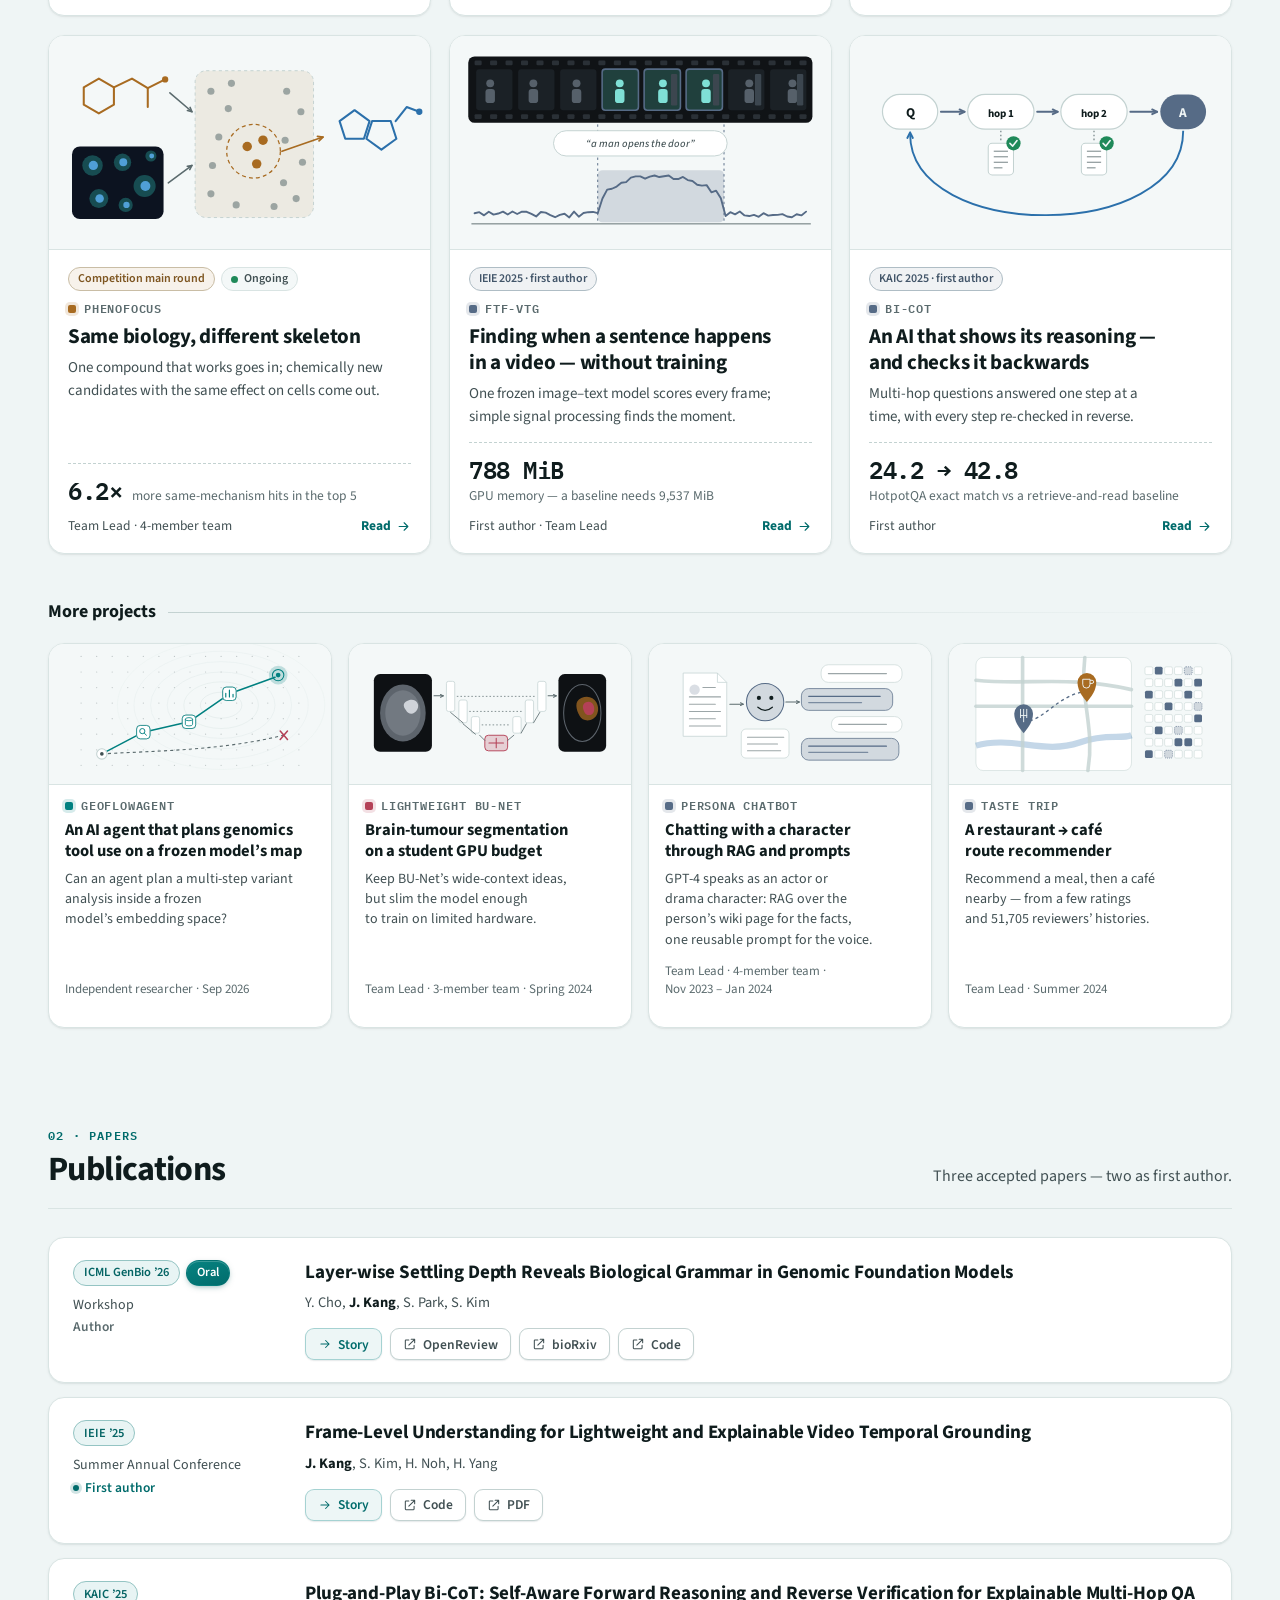
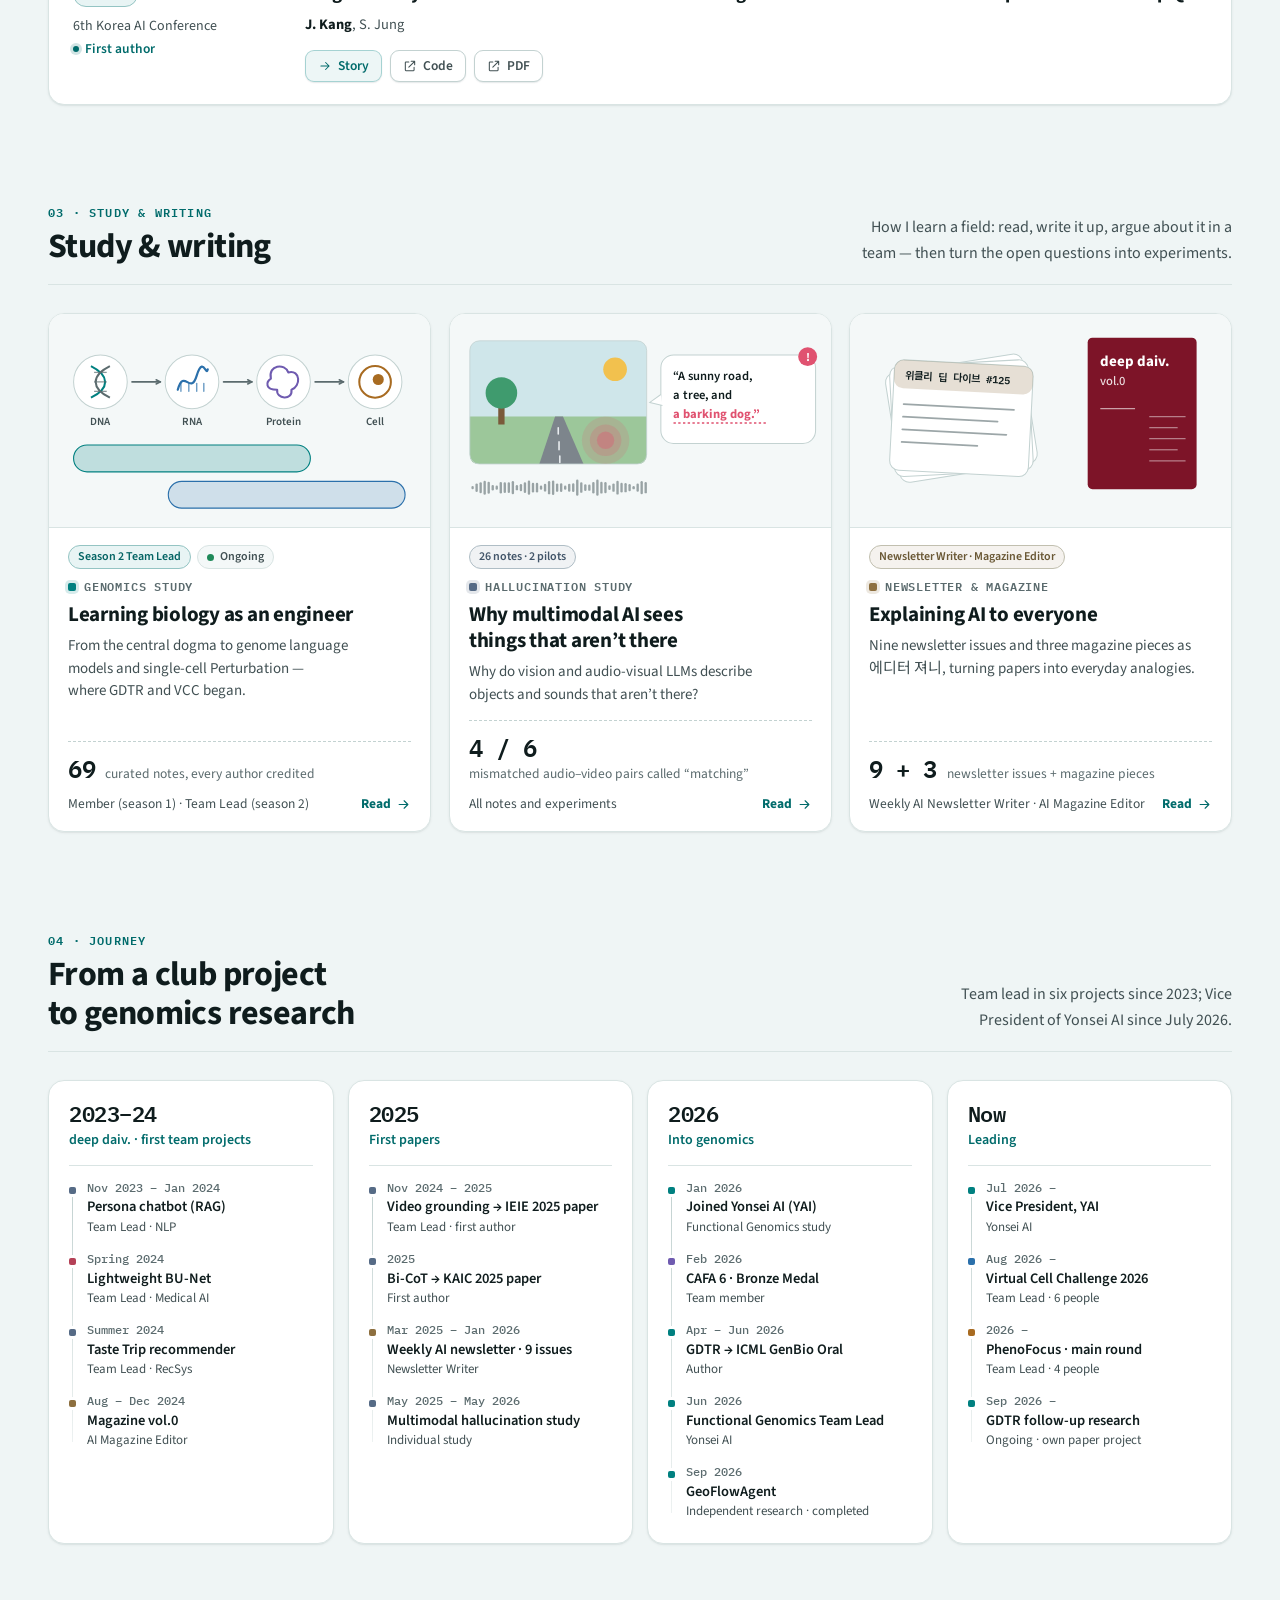
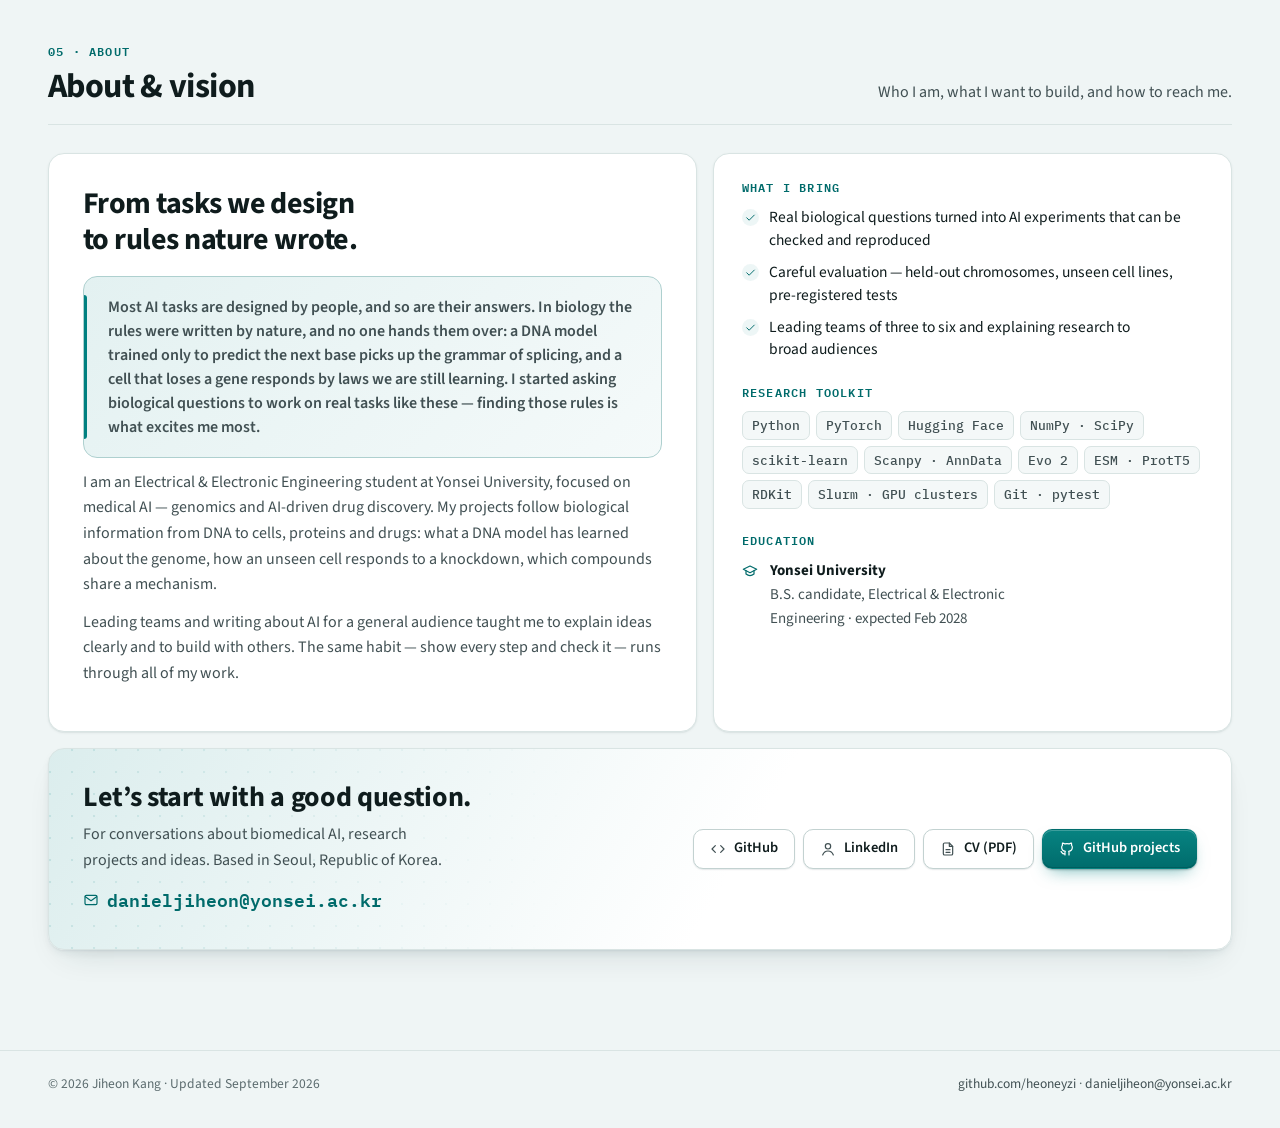
==== commit 11721df8: "Link published paper PDFs beside the Code buttons" ====
--- a/index.html
+++ b/index.html
@@ -240,12 +240,12 @@
   <div class="p-links"><a class="is-story" href="projects/gdtr.html"><svg class="ic" aria-hidden="true"><use href="#i-arrow"/></svg><span data-ko="소개">Story</span></a><a href="https://openreview.net/forum?id=Z9h1jiPbus" target="_blank" rel="noopener"><svg class="ic" aria-hidden="true"><use href="#i-ext"/></svg><span>OpenReview</span></a><a href="https://www.biorxiv.org/content/10.64898/2026.07.14.738370v1" target="_blank" rel="noopener"><svg class="ic" aria-hidden="true"><use href="#i-ext"/></svg><span>bioRxiv</span></a><a href="https://github.com/YAICON-8th-Think-Deep-in-Genome/TDiG" target="_blank" rel="noopener"><svg class="ic" aria-hidden="true"><use href="#i-ext"/></svg><span>Code</span></a></div></div>
 </li><li class="card paper lift">
   <div class="venue"><div class="v-badges"><span class="badge b-acc" data-ko="IEIE ’25">IEIE ’25</span></div><span class="v-name" data-ko="하계종합학술대회">Summer Annual Conference</span><span class="v-role is-first" data-ko="제1저자">First author</span></div>
-  <div class="p-main"><h3><a href="projects/ftf-vtg.html">Maximizing <span class="nw">Frame-Level</span> Video Understanding for Efficient Video Temporal Grounding</a></h3><p class="authors"><b>J. Kang</b>, S. Kim, H. Noh, H. Yang</p>
-  <div class="p-links"><a class="is-story" href="projects/ftf-vtg.html"><svg class="ic" aria-hidden="true"><use href="#i-arrow"/></svg><span data-ko="소개">Story</span></a><a href="https://github.com/heoneyzi/Paper/tree/main/FTFVTG/code" target="_blank" rel="noopener"><svg class="ic" aria-hidden="true"><use href="#i-ext"/></svg><span>Code</span></a></div></div>
+  <div class="p-main"><h3><a href="projects/ftf-vtg.html"><span class="nw">Frame-Level</span> Understanding for Lightweight and Explainable Video Temporal Grounding</a></h3><p class="authors"><b>J. Kang</b>, S. Kim, H. Noh, H. Yang</p>
+  <div class="p-links"><a class="is-story" href="projects/ftf-vtg.html"><svg class="ic" aria-hidden="true"><use href="#i-arrow"/></svg><span data-ko="소개">Story</span></a><a href="https://github.com/heoneyzi/Paper/tree/main/FTFVTG/code" target="_blank" rel="noopener"><svg class="ic" aria-hidden="true"><use href="#i-ext"/></svg><span>Code</span></a><a href="https://github.com/heoneyzi/Paper/blob/main/FTFVTG/Frame-Level%20Understanding%20for%20Lightweight%20and%20Explainable%20Video%20Temporal%20Grounding.pdf" target="_blank" rel="noopener"><svg class="ic" aria-hidden="true"><use href="#i-ext"/></svg><span>PDF</span></a></div></div>
 </li><li class="card paper lift">
   <div class="venue"><div class="v-badges"><span class="badge b-acc" data-ko="KAIC ’25">KAIC ’25</span></div><span class="v-name" data-ko="제6회 한국인공지능학술대회">6th Korea AI Conference</span><span class="v-role is-first" data-ko="제1저자">First author</span></div>
-  <div class="p-main"><h3><a href="projects/bi-cot.html"><span class="nw">Bi-CoT</span>: Forward Reasoning and Reverse Verification for Explainable <span class="nw">Multi-Hop</span> QA</a></h3><p class="authors"><b>J. Kang</b>, S. Jung</p>
-  <div class="p-links"><a class="is-story" href="projects/bi-cot.html"><svg class="ic" aria-hidden="true"><use href="#i-arrow"/></svg><span data-ko="소개">Story</span></a><a href="https://github.com/heoneyzi/Paper/tree/main/Bi-CoT/code" target="_blank" rel="noopener"><svg class="ic" aria-hidden="true"><use href="#i-ext"/></svg><span>Code</span></a></div></div>
+  <div class="p-main"><h3><a href="projects/bi-cot.html"><span class="nw">Plug-and-Play</span> <span class="nw">Bi-CoT</span>: <span class="nw">Self-Aware</span> Forward Reasoning and Reverse Verification for Explainable <span class="nw">Multi-Hop</span> QA</a></h3><p class="authors"><b>J. Kang</b>, S. Jung</p>
+  <div class="p-links"><a class="is-story" href="projects/bi-cot.html"><svg class="ic" aria-hidden="true"><use href="#i-arrow"/></svg><span data-ko="소개">Story</span></a><a href="https://github.com/heoneyzi/Paper/tree/main/Bi-CoT/code" target="_blank" rel="noopener"><svg class="ic" aria-hidden="true"><use href="#i-ext"/></svg><span>Code</span></a><a href="https://github.com/heoneyzi/Paper/blob/main/Bi-CoT/Plug-and-Play%20Bi-CoT%20-%20Self-Aware%20Forward%20Reasoning%20and%20Reverse%20Verification%20for%20Explainable%20Multi-Hop%20QA.pdf" target="_blank" rel="noopener"><svg class="ic" aria-hidden="true"><use href="#i-ext"/></svg><span>PDF</span></a></div></div>
 </li></ol>
 </div>
 </section>
